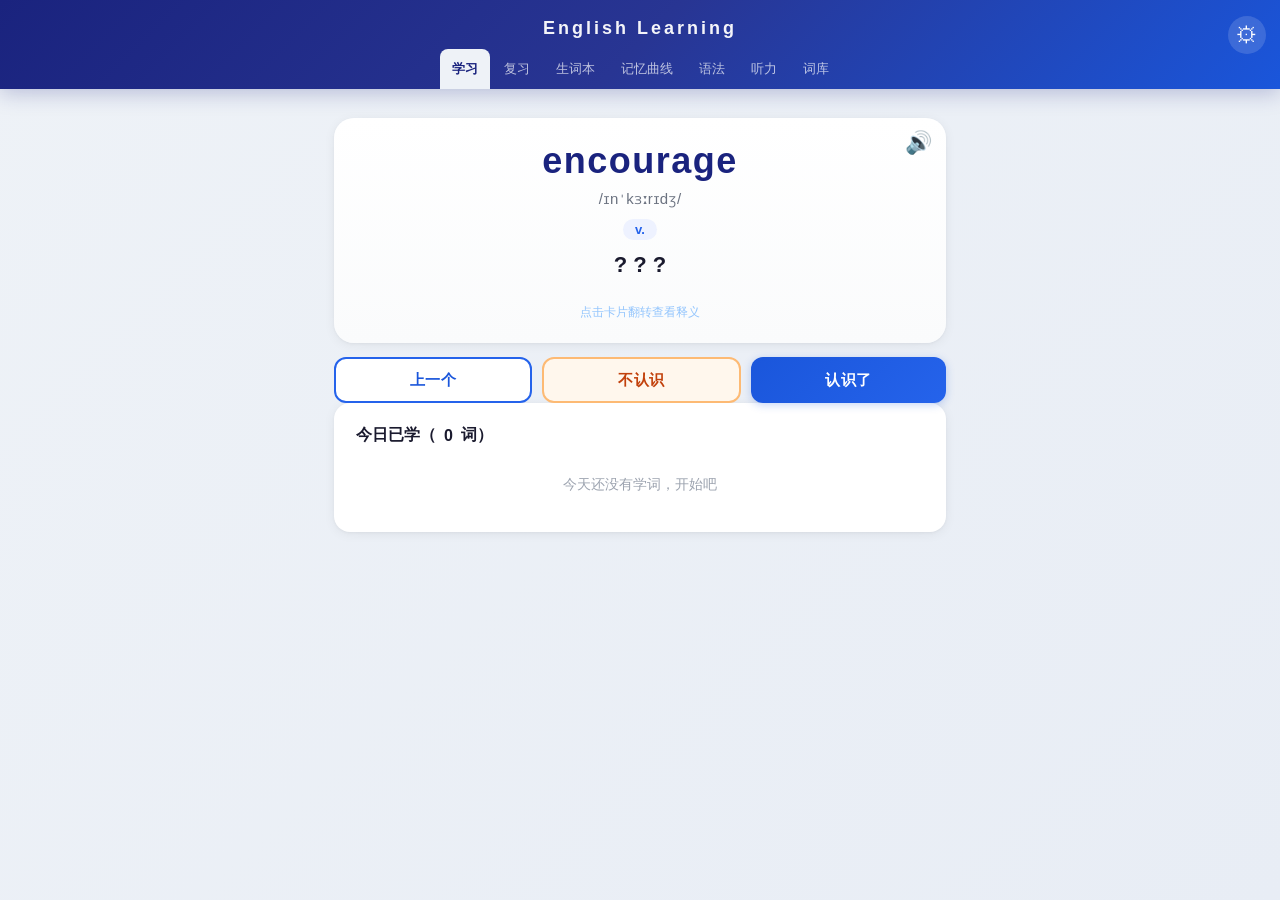
==== index.html @ 7f82bd82 "Fix mobile audio + listening bugs" ====
<!DOCTYPE html>
<html lang="zh-CN">
<head>
    <meta charset="UTF-8">
    <meta name="viewport" content="width=device-width, initial-scale=1.0, user-scalable=no, viewport-fit=cover">
    <meta name="apple-mobile-web-app-capable" content="yes">
    <meta name="apple-mobile-web-app-status-bar-style" content="black-translucent">
    <meta name="mobile-web-app-capable" content="yes">
    <meta name="theme-color" content="#1565C0">
    <link rel="manifest" href="manifest.json">
    <title>English Learning</title>
    <script>
    try {
        if ('serviceWorker' in navigator && location.protocol === 'https:') {
            navigator.serviceWorker.register('sw.js').catch(function(){});
        }
    } catch(e) {}
    </script>
    <style>
        /* ===== 基础重置 ===== */
        *, *::before, *::after { box-sizing: border-box; margin: 0; padding: 0; }
        body { font-family: "Microsoft YaHei", "PingFang SC", -apple-system, sans-serif; background: linear-gradient(135deg, #EEF2F7 0%, #E8EDF5 100%); color: #1a1a2e; min-height: 100vh; }

        /* ===== 导航栏 ===== */
        .navbar { background: linear-gradient(135deg, #1a237e 0%, #283593 50%, #1a56db 100%); color: #fff; position: fixed; top: 0; left: 0; right: 0; z-index: 100; box-shadow: 0 4px 20px rgba(26,35,126,0.25); }
        .nav-title { font-size: 18px; font-weight: 700; padding: 18px 20px 10px; text-align: center; letter-spacing: 3px; opacity: 0.95; }
        .nav-tabs { display: flex; justify-content: center; gap: 2px; padding: 0 12px 0; overflow-x: auto; -webkit-overflow-scrolling: touch; }
        .nav-tab { background: transparent; border: none; color: rgba(255,255,255,0.7); font-size: 13px; padding: 8px 12px; cursor: pointer; border-radius: 8px 8px 0 0; font-family: inherit; transition: all 0.25s; min-height: 40px; white-space: nowrap; }
        .nav-tab:hover { color: #fff; background: rgba(255,255,255,0.12); }
        .nav-tab.active { color: #1a237e; background: #EEF2F7; font-weight: 700; }

        /* ===== 主容器 ===== */
        .container { max-width: 640px; margin: 0 auto; padding: 118px 14px 40px; }

        /* ===== 面板 ===== */
        .panel { display: none; }
        .panel.active { display: block; animation: fadeIn 0.3s ease; }

        /* ===== 卡片 ===== */
        .card { background: #fff; border-radius: 16px; box-shadow: 0 2px 12px rgba(0,0,0,0.06), 0 1px 3px rgba(0,0,0,0.04); padding: 22px; margin-bottom: 14px; transition: box-shadow 0.2s; }
        .card-title { font-size: 16px; font-weight: 700; color: #1a1a2e; margin-bottom: 14px; display: flex; align-items: center; gap: 8px; }

        /* ===== 按钮 ===== */
        .btn { display: inline-flex; align-items: center; justify-content: center; border: none; border-radius: 12px; font-size: 15px; font-family: inherit; cursor: pointer; min-height: 46px; padding: 10px 22px; transition: all 0.25s; font-weight: 600; letter-spacing: 0.5px; }
        .btn-primary { background: linear-gradient(135deg, #1a56db, #2563eb); color: #fff; box-shadow: 0 2px 8px rgba(26,86,219,0.25); }
        .btn-primary:hover { background: linear-gradient(135deg, #1e40af, #1d4ed8); transform: translateY(-1px); box-shadow: 0 4px 14px rgba(26,86,219,0.35); }
        .btn-outline { background: #fff; color: #1a56db; border: 2px solid #2563eb; }
        .btn-outline:hover { background: #EEF2FF; }
        .btn-success { background: #10B981; color: #fff; }
        .btn-success:hover { background: #059669; }
        .btn-danger { background: #EF4444; color: #fff; }
        .btn-danger:hover { background: #DC2626; }
        .btn-sm { min-height: 34px; padding: 5px 12px; font-size: 12px; border-radius: 8px; }
        .btn-block { display: flex; width: 100%; }
        .btn-group { display: flex; gap: 10px; margin-top: 14px; }

        /* ===== 表单 ===== */
        .form-group { margin-bottom: 12px; }
        .form-label { display: block; font-size: 13px; color: #6B7280; margin-bottom: 4px; font-weight: 600; }
        .form-input { width: 100%; padding: 12px 16px; border: 2px solid #E5E7EB; border-radius: 12px; font-size: 15px; font-family: inherit; min-height: 46px; transition: all 0.2s; background: #F9FAFB; }
        .form-input:focus { outline: none; border-color: #2563eb; box-shadow: 0 0 0 4px rgba(37,99,235,0.1); background: #fff; }

        /* ===== 单词卡片 ===== */
        .word-card { cursor: pointer; user-select: none; min-height: 220px; display: flex; flex-direction: column; align-items: center; justify-content: center; text-align: center; transition: all 0.35s; position: relative; border-radius: 20px; background: linear-gradient(180deg, #FFFFFF 0%, #FAFBFC 100%); }
        .word-card:hover { transform: translateY(-3px); box-shadow: 0 8px 24px rgba(0,0,0,0.1); }
        .word-card.flipped { background: linear-gradient(180deg, #F8FAFF 0%, #F0F4FF 100%); }
        .word-en { font-size: 36px; font-weight: 800; color: #1a237e; letter-spacing: 1.5px; }
        .word-phonetic { font-size: 15px; color: #6B7280; margin-top: 8px; }
        .word-pos { font-size: 13px; color: #2563eb; background: #EEF2FF; padding: 3px 12px; border-radius: 20px; margin-top: 10px; font-weight: 600; }
        .word-meaning { font-size: 22px; color: #1a1a2e; margin-top: 12px; font-weight: 600; }
        .word-example { font-size: 14px; color: #6B7280; margin-top: 10px; font-style: italic; }
        .flip-hint { font-size: 12px; color: #93C5FD; margin-top: 16px; }
        .memory-tip { margin-top: 16px; padding: 14px 18px; background: #FFFBEB; border-radius: 14px; border-left: 4px solid #F59E0B; font-size: 13px; line-height: 1.7; color: #4B5563; text-align: left; width: 100%; }

        /* ===== 复习/选择题 ===== */
        .quiz-options { display: flex; flex-direction: column; gap: 10px; margin-top: 14px; }
        .quiz-option { background: #F9FAFB; border: 2px solid #E5E7EB; border-radius: 14px; padding: 14px 18px; font-size: 16px; cursor: pointer; transition: all 0.2s; min-height: 50px; font-family: inherit; text-align: left; font-weight: 500; }
        .quiz-option:hover { border-color: #2563eb; background: #EEF2FF; transform: scale(1.01); }
        .quiz-option.correct { border-color: #10B981; background: #ECFDF5; color: #065F46; }
        .quiz-option.wrong { border-color: #EF4444; background: #FEF2F2; color: #991B1B; }

        /* ===== 语法 ===== */
        .grammar-category { margin-bottom: 10px; }
        .grammar-header { background: #F9FAFB; border-radius: 12px; padding: 15px 18px; cursor: pointer; display: flex; justify-content: space-between; align-items: center; box-shadow: 0 1px 3px rgba(0,0,0,0.04); transition: all 0.2s; }
        .grammar-header:hover { background: #EEF2FF; }
        .grammar-body { background: #fff; border-radius: 0 0 12px 12px; padding: 0 18px; overflow: hidden; max-height: 0; transition: max-height 0.35s ease, padding 0.35s ease; }
        .grammar-body.open { max-height: 600px; padding: 14px 18px; }

        /* ===== 设置 ===== */
        .settings-btn { position: fixed; top: 16px; right: 14px; z-index: 101; background: rgba(255,255,255,0.15); backdrop-filter: blur(4px); border: none; color: #fff; font-size: 22px; width: 38px; height: 38px; border-radius: 50%; cursor: pointer; display: flex; align-items: center; justify-content: center; transition: all 0.2s; }
        .settings-btn:hover { background: rgba(255,255,255,0.3); }
        .modal-overlay { position: fixed; top: 0; left: 0; right: 0; bottom: 0; background: rgba(0,0,0,0.5); backdrop-filter: blur(4px); z-index: 200; display: flex; align-items: center; justify-content: center; animation: fadeIn 0.2s ease; }
        .modal-content { background: #fff; border-radius: 20px; padding: 28px; width: 92%; max-width: 420px; box-shadow: 0 20px 60px rgba(0,0,0,0.2); }
        .modal-header { display: flex; justify-content: space-between; align-items: center; margin-bottom: 18px; }
        .btn-close { background: #F3F4F6; border: none; font-size: 20px; color: #6B7280; cursor: pointer; width: 34px; height: 34px; border-radius: 50%; display: flex; align-items: center; justify-content: center; }
        .btn-close:hover { background: #E5E7EB; color: #1a1a2e; }
        @keyframes fadeIn { from { opacity: 0; } to { opacity: 1; } }

        /* ===== 空状态 ===== */
        .empty-state { text-align: center; padding: 40px 20px; color: #9CA3AF; }
        .empty-state-icon { font-size: 44px; margin-bottom: 10px; }
        .empty-state-text { font-size: 15px; }

        /* ===== 提示信息 ===== */
        .toast { position: fixed; bottom: 28px; left: 50%; transform: translateX(-50%); background: #1F2937; color: #fff; padding: 12px 28px; border-radius: 24px; font-size: 14px; z-index: 300; box-shadow: 0 8px 24px rgba(0,0,0,0.2); animation: fadeInUp 0.3s ease; }
        @keyframes fadeInUp { from { opacity: 0; transform: translateX(-50%) translateY(12px); } to { opacity: 1; transform: translateX(-50%) translateY(0); } }

        /* ===== 统计标签 ===== */
        .stat-row { display: flex; gap: 10px; margin: 12px 0; }
        .stat-item { flex: 1; background: linear-gradient(135deg, #EEF2FF, #E0E7FF); border-radius: 14px; padding: 16px; text-align: center; }
        .stat-num { font-size: 26px; font-weight: 800; color: #1e40af; }
        .stat-label { font-size: 11px; color: #6B7280; margin-top: 2px; font-weight: 600; text-transform: uppercase; letter-spacing: 1px; }

        /* ===== 生词本 ===== */
        .wordbook-item { display: flex; justify-content: space-between; align-items: center; padding: 14px 0; border-bottom: 1px solid #F3F4F6; }
        .wordbook-item:last-child { border-bottom: none; }
        .badge { font-size: 10px; background: #EEF2FF; color: #2563eb; padding: 2px 8px; border-radius: 10px; font-weight: 600; }
        .badge-learned { background: #ECFDF5; color: #065F46; }
        .badge-review { background: #FFF7ED; color: #C2410C; }

        /* ===== 不认识按钮 ===== */
        .btn-learn-unknown { background: #FFF7ED; color: #C2410C; border: 2px solid #FDBA74; }
        .btn-learn-unknown:hover { background: #FFEDD5; }

        /* ===== 词库列表 ===== */
        .vocab-item { display: flex; align-items: flex-start; padding: 12px 14px; border-bottom: 1px solid #F3F4F6; gap: 10px; transition: background 0.15s; }
        .vocab-item:hover { background: #F9FAFB; }
        .vocab-item:last-child { border-bottom: none; }
        .vocab-item-left { flex: 1; min-width: 0; }
        .vocab-word-row { display: flex; align-items: center; gap: 6px; flex-wrap: wrap; margin-bottom: 4px; }
        .vocab-word { font-size: 15px; font-weight: 700; color: #1a237e; }
        .vocab-meaning { font-size: 13px; color: #6B7280; }
        .vocab-status { font-size: 10px; padding: 2px 8px; border-radius: 10px; white-space: nowrap; font-weight: 600; }

        @media (max-width: 480px) {
            .container { padding: 108px 8px 32px; }
            .card { padding: 16px; }
            .word-en { font-size: 28px; }
            .nav-tab { font-size: 12px; padding: 8px 10px; }
        }
    </style>
</head>
<body>

    <!-- 导航栏 -->
    <nav class="navbar">
        <div class="nav-title">English Learning</div>
        <div class="nav-tabs">
            <button class="nav-tab active" data-tab="learn">学习</button>
            <button class="nav-tab" data-tab="review">复习</button>
            <button class="nav-tab" data-tab="wordbook">生词本</button>
            <button class="nav-tab" data-tab="memory">记忆曲线</button>
            <button class="nav-tab" data-tab="grammar">语法</button>
            <button class="nav-tab" data-tab="listen">听力</button>
            <button class="nav-tab" data-tab="vocab">词库</button>
        </div>
    </nav>

    <!-- 设置按钮 -->
    <button class="settings-btn" id="btnSettings" title="设置">&#9881;</button>

    <!-- 设置弹窗 -->
    <div class="modal-overlay" id="settingsModal" style="display:none;">
        <div class="modal-content">
            <div class="modal-header">
                <span class="card-title">设置</span>
                <button class="btn-close" id="btnCloseSettings">&times;</button>
            </div>
            <div class="form-group">
                <label class="form-label">每日目标（个）</label>
                <input class="form-input" type="number" id="inputDailyGoal" min="5" max="100" value="20">
            </div>
            <button class="btn btn-primary btn-block" id="btnSaveGoal" style="margin-bottom:8px;">保存目标</button>
            <hr style="border:none;border-top:1px solid #E0E0E0;margin:16px 0;">
            <div class="btn-group">
                <button class="btn btn-outline btn-block" id="btnExport">导出数据备份</button>
                <button class="btn btn-outline btn-block" id="btnImport">导入数据恢复</button>
            </div>
            <input type="file" id="importFile" accept=".json" style="display:none;">
            <hr style="border:none;border-top:1px solid #E0E0E0;margin:16px 0;">
            <button class="btn btn-outline btn-block" id="btnResetReview" style="margin-bottom:8px;">重置今日复习</button>
            <hr style="border:none;border-top:1px solid #E0E0E0;margin:16px 0;">
            <div style="font-weight:600;font-size:14px;margin-bottom:8px;">&#128260; 跨设备同步</div>
            <div style="font-size:12px;color:#6B7280;margin-bottom:8px;">在电脑生成同步码 → 手机上输入 → 数据同步</div>
            <button class="btn btn-primary btn-block" id="btnSyncExport" style="margin-bottom:8px;">生成同步码</button>
            <div style="display:flex;gap:8px;">
                <input class="form-input" id="syncCodeInput" placeholder="粘贴同步码..." style="flex:1;">
                <button class="btn btn-success" id="btnSyncImport" style="min-width:60px;">导入</button>
            </div>
            <hr style="border:none;border-top:1px solid #E0E0E0;margin:16px 0;">
            <button class="btn btn-danger btn-block" id="btnReset">重置所有数据</button>
        </div>
    </div>

    <!-- 内容区 -->
    <main class="container">

        <!-- ===== 学习面板 ===== -->
        <section id="learn-panel" class="panel active">
            <div class="card word-card" id="wordCard">
                <div style="position:absolute;top:12px;right:14px;cursor:pointer;font-size:22px;color:#1976D2;z-index:5;" id="btnSpeak" title="点击听发音">&#128266;</div>
                <div class="word-en" id="wordEn"></div>
                <div class="word-phonetic" id="wordPhonetic"></div>
                <div class="word-pos" id="wordPos"></div>
                <div class="word-meaning" id="wordMeaning"></div>
                <div style="display:flex;align-items:flex-start;gap:6px;justify-content:center;">
                    <div class="word-example" id="wordExample"></div>
                    <span id="btnSpeakExample" style="cursor:pointer;font-size:16px;color:#1976D2;display:none;line-height:1.4;" title="听例句发音">&#128266;</span>
                </div>
                <div class="flip-hint" id="flipHint">点击卡片翻转查看释义</div>
                <div class="memory-tip" id="memoryTipBox" style="display:none;">
                    <div style="font-weight:600;color:#E65100;margin-bottom:4px;">&#128161; 记忆技巧</div>
                    <div id="memoryTipContent"></div>
                </div>
            </div>
            <div class="btn-group" id="learnBtnGroup">
                <button class="btn btn-outline btn-block" id="btnPrevWord">上一个</button>
                <button class="btn btn-learn-unknown btn-block" id="btnUnknown">不认识</button>
                <button class="btn btn-primary btn-block" id="btnLearned">认识了</button>
            </div>
            <div class="card" id="completeCard" style="display:none;">
                <div class="empty-state">
                    <div class="empty-state-icon">&#127881;</div>
                    <div class="empty-state-text">今日目标已完成！继续复习巩固吧</div>
                </div>
            </div>
            <!-- 今日已学列表 -->
            <div class="card" id="todayLearnedCard">
                <div class="card-title">今日已学（<span id="todayLearnedCount">0</span> 词）</div>
                <div id="todayLearnedList" style="font-size:14px;color:#555;line-height:2;"></div>
                <div class="empty-state" id="todayLearnedEmpty" style="padding:16px;">
                    <div class="empty-state-text" style="font-size:14px;">今天还没有学词，开始吧</div>
                </div>
            </div>
        </section>

        <!-- ===== 复习面板 ===== -->
        <section id="review-panel" class="panel">
            <div class="stat-row" id="quizStats">
                <div class="stat-item"><div class="stat-num" id="quizCorrect" style="color:#4CAF50;">0</div><div class="stat-label">正确</div></div>
                <div class="stat-item"><div class="stat-num" id="quizWrong" style="color:#F44336;">0</div><div class="stat-label">错误</div></div>
                <div class="stat-item"><div class="stat-num" id="quizTotal">0</div><div class="stat-label">总题数</div></div>
            </div>
            <div class="card" id="quizCard">
                <div class="card-title">选择正确的释义</div>
                <div style="text-align:center;font-size:28px;font-weight:700;color:#1565C0;padding:16px 0;cursor:pointer;" id="quizWord" title="点击听发音">--</div>
                <div class="quiz-options" id="quizOptions"></div>
                <div id="quizFeedback" style="text-align:center;margin-top:12px;font-size:14px;"></div>
                <div class="btn-group" id="quizNavBtns" style="display:none;">
                    <button class="btn btn-outline btn-block" id="btnPrevQuiz">上一题</button>
                    <button class="btn btn-primary btn-block" id="btnNextQuiz">下一题</button>
                </div>
            </div>
            <div class="card" id="quizEmpty" style="display:none;">
                <div class="empty-state">
                    <div class="empty-state-icon">&#128218;</div>
                    <div class="empty-state-text">先去学习页认识一些单词，再来复习吧</div>
                </div>
            </div>
        </section>

        <!-- ===== 生词本面板 ===== -->
        <section id="wordbook-panel" class="panel">
            <div class="card">
                <div class="card-title">添加生词</div>
                <div class="form-group"><input class="form-input" id="inputNewWord" placeholder="输入英文单词"></div>
                <div class="form-group"><input class="form-input" id="inputNewMeaning" placeholder="输入中文释义"></div>
                <button class="btn btn-primary btn-block" id="btnAddWord">添加</button>
            </div>
            <!-- 生词测试 -->
            <div class="card" id="wordbookQuizCard">
                <div class="card-title">生词测试</div>
                <div id="wbQuizArea">
                    <button class="btn btn-primary btn-block" id="btnStartWbQuiz">开始测试生词</button>
                </div>
                <div id="wbQuizQuestion" style="display:none;">
                    <div style="text-align:center;font-size:26px;font-weight:700;color:#1565C0;padding:12px 0;cursor:pointer;" id="wbQuizWord" title="点击听发音"></div>
                    <div class="quiz-options" id="wbQuizOptions"></div>
                    <div id="wbQuizFeedback" style="text-align:center;margin-top:10px;font-size:14px;"></div>
                    <div class="btn-group" id="wbQuizNavBtns" style="display:none;">
                        <button class="btn btn-outline btn-block" id="btnWbPrev">上一题</button>
                        <button class="btn btn-primary btn-block" id="btnWbNext">下一题</button>
                    </div>
                    <div id="wbQuizResult" style="display:none;text-align:center;padding:20px;"></div>
                </div>
            </div>
            <!-- 生词列表 -->
            <div class="card">
                <div class="card-title">生词列表（<span id="wbErrorCount">0</span> 个错误词）</div>
                <div id="wordbookList"></div>
                <div class="empty-state" id="wordbookEmpty">
                    <div class="empty-state-icon">&#128214;</div>
                    <div class="empty-state-text">还没有生词，不认识或答错的词会自动收录</div>
                </div>
            </div>
        </section>

        <!-- ===== 记忆曲线面板 ===== -->
        <section id="memory-panel" class="panel">
            <div class="card">
                <div class="card-title">&#128337; 艾宾浩斯记忆曲线</div>
                <div style="font-size:13px;color:#6B7280;margin-bottom:14px;">
                    科学复习间隔：1天 → 3天 → 7天 → 15天 → 30天
                </div>
                <div class="stat-row" id="memStats">
                    <div class="stat-item"><div class="stat-num" id="memDueCount">0</div><div class="stat-label">到期复习</div></div>
                    <div class="stat-item"><div class="stat-num" id="memL1Count">0</div><div class="stat-label">L1 初学</div></div>
                    <div class="stat-item"><div class="stat-num" id="memMastered">0</div><div class="stat-label">已掌握</div></div>
                </div>
            </div>
            <!-- 记忆曲线复习题 -->
            <div class="card" id="memQuizCard">
                <div class="card-title">复习题</div>
                <div id="memQuizArea">
                    <button class="btn btn-primary btn-block" id="btnStartMemQuiz">开始复习到期词</button>
                </div>
                <div id="memQuizQuestion" style="display:none;">
                    <div style="text-align:center;font-size:26px;font-weight:800;color:#1a237e;padding:12px 0;cursor:pointer;" id="memQuizWord" title="点击听发音"></div>
                    <div class="quiz-options" id="memQuizOptions"></div>
                    <div id="memQuizFeedback" style="text-align:center;margin-top:10px;font-size:14px;"></div>
                    <div class="btn-group" id="memQuizNavBtns" style="display:none;">
                        <button class="btn btn-outline btn-block" id="btnMemPrev">上一题</button>
                        <button class="btn btn-primary btn-block" id="btnMemNext">下一题</button>
                    </div>
                    <div id="memQuizResult" style="display:none;text-align:center;padding:20px;"></div>
                </div>
            </div>
            <!-- 到期词列表 -->
            <div class="card">
                <div class="card-title">到期词列表</div>
                <div id="memDueList"></div>
                <div class="empty-state" id="memDueEmpty">
                    <div class="empty-state-icon">&#127919;</div>
                    <div class="empty-state-text">暂无到期词，先去学习页积累吧</div>
                </div>
            </div>
        </section>

        <!-- ===== 听力面板 ===== -->
        <section id="listen-panel" class="panel">
            <div class="card">
                <div class="card-title">&#127911; 四级听力真题训练</div>
                <div style="font-size:13px;color:#6B7280;margin-bottom:12px;">播放对话/短文 → 听问题 → 选择答案</div>
            </div>
            <div class="card" id="listenQuizCard">
                <button class="btn btn-primary btn-block" id="btnListenPlay" style="margin-bottom:12px;">&#9654; 播放听力</button>
                <div id="listenQuestion" style="font-size:15px;color:#1a237e;font-weight:600;margin-bottom:14px;display:none;"></div>
                <div class="quiz-options" id="listenOptions"></div>
                <div id="listenFeedback" style="text-align:center;margin-top:12px;font-size:15px;"></div>
                <button class="btn btn-primary btn-block" id="btnListenNext" style="display:none;margin-top:12px;">下一题</button>
            </div>
            <div class="card">
                <div class="card-title">听力统计</div>
                <div class="stat-row">
                    <div class="stat-item"><div class="stat-num" id="listenCorrect" style="color:#10B981;">0</div><div class="stat-label">正确</div></div>
                    <div class="stat-item"><div class="stat-num" id="listenTotal">0</div><div class="stat-label">总题数</div></div>
                </div>
            </div>
        </section>

        <!-- ===== 语法面板 ===== -->
        <section id="grammar-panel" class="panel">
            <div id="grammarContent"></div>
        </section>

        <!-- ===== 词库面板 ===== -->
        <section id="vocab-panel" class="panel">
            <div class="card">
                <input class="form-input" id="vocabSearch" placeholder="搜索单词...（输入英文或中文）">
                <div style="display:flex;gap:6px;margin-top:8px;flex-wrap:wrap;" id="vocabFilters">
                    <button class="btn btn-sm btn-outline vocab-filter active" data-cat="all">全部</button>
                    <button class="btn btn-sm btn-outline vocab-filter" data-cat="mustknow" style="color:#F44336;border-color:#F44336;">必考</button>
                    <button class="btn btn-sm btn-outline vocab-filter" data-cat="highfreq" style="color:#1976D2;border-color:#1976D2;">高频</button>
                    <button class="btn btn-sm btn-outline vocab-filter" data-cat="errorprone" style="color:#E65100;border-color:#E65100;">易错</button>
                    <button class="btn btn-sm btn-outline vocab-filter" data-cat="basic">基础</button>
                    <button class="btn btn-sm btn-outline vocab-filter" data-cat="phrase" style="color:#7C3AED;border-color:#7C3AED;">词组</button>
                </div>
            </div>
            <div class="card">
                <div class="card-title">单词列表（<span id="vocabCount">500</span> 词）</div>
                <div id="vocabList"></div>
            </div>
        </section>

    </main>

    <script>
    // ===== 兼容补丁（旧手机浏览器） =====
    if (!Array.prototype.find) {
        Array.prototype.find = function(cb) {
            for (var i = 0; i < this.length; i++) { if (cb(this[i], i, this)) return this[i]; }
        };
    }
    if (!Array.prototype.some) {
        Array.prototype.some = function(cb) {
            for (var i = 0; i < this.length; i++) { if (cb(this[i], i, this)) return true; }
            return false;
        };
    }
    if (!String.prototype.includes) {
        String.prototype.includes = function(s) { return this.indexOf(s) !== -1; };
    }
    if (!Array.prototype.includes) {
        Array.prototype.includes = function(v) { return this.indexOf(v) !== -1; };
    }
    if (!window.speechSynthesis) { window.speechSynthesis = null; }

    // ===================================================================
    // 四级词库数据
    // ===================================================================
    var WORDS = [
        { id: "w001", word: "abandon", phonetic: "/əˈbændən/", pos: "v.", meaning: "放弃；抛弃", example: "He had to abandon his plan.", memoryTip: "<b>谐音：</b>\"一笨蛋\" → 被当笨蛋<b>抛弃</b>了。a+band+on：乐队在台上演出，观众走光了。" },
        { id: "w002", word: "ability", phonetic: "/əˈbɪləti/", pos: "n.", meaning: "能力；才能", example: "She has the ability to lead." },
        { id: "w003", word: "abroad", phonetic: "/əˈbrɔːd/", pos: "adv.", meaning: "在国外；到国外", example: "He dreams of studying abroad." },
        { id: "w004", word: "absence", phonetic: "/ˈæbsəns/", pos: "n.", meaning: "缺席；不在", example: "His absence was noticed." },
        { id: "w005", word: "absolute", phonetic: "/ˈæbsəluːt/", pos: "adj.", meaning: "绝对的；完全的", example: "I have absolute trust in her." },
        { id: "w006", word: "absorb", phonetic: "/əbˈzɔːrb/", pos: "v.", meaning: "吸收；吸引", example: "Plants absorb sunlight." },
        { id: "w007", word: "abstract", phonetic: "/ˈæbstrækt/", pos: "adj.", meaning: "抽象的；摘要", example: "The idea is too abstract." },
        { id: "w008", word: "abundant", phonetic: "/əˈbʌndənt/", pos: "adj.", meaning: "丰富的；充裕的", example: "The region has abundant resources." },
        { id: "w009", word: "academic", phonetic: "/ˌækəˈdemɪk/", pos: "adj.", meaning: "学术的；学院的", example: "She has high academic achievements." },
        { id: "w010", word: "accelerate", phonetic: "/əkˈseləreɪt/", pos: "v.", meaning: "加速；加快", example: "The car accelerated quickly." },
        { id: "w011", word: "access", phonetic: "/ˈækses/", pos: "n.", meaning: "进入；通道；访问", example: "Students have access to the library.", memoryTip: "<b>词根 cess=走：</b>access=ac+cess→走过去→<b>进入</b>。同根：success=往上走→成功；process=向前走→过程。" },
        { id: "w012", word: "accompany", phonetic: "/əˈkʌmpəni/", pos: "v.", meaning: "陪伴；伴随", example: "She accompanied me to the station." },
        { id: "w013", word: "accomplish", phonetic: "/əˈkɑːmplɪʃ/", pos: "v.", meaning: "完成；实现", example: "We accomplished our mission." },
        { id: "w014", word: "account", phonetic: "/əˈkaʊnt/", pos: "n.", meaning: "账户；说明", example: "I opened a bank account." },
        { id: "w015", word: "accurate", phonetic: "/ˈækjərət/", pos: "adj.", meaning: "准确的；精确的", example: "The data is accurate." },
        { id: "w016", word: "achieve", phonetic: "/əˈtʃiːv/", pos: "v.", meaning: "达到；取得", example: "He achieved his goal." },
        { id: "w017", word: "acknowledge", phonetic: "/əkˈnɑːlɪdʒ/", pos: "v.", meaning: "承认；确认", example: "She acknowledged her mistake." },
        { id: "w018", word: "acquire", phonetic: "/əˈkwaɪər/", pos: "v.", meaning: "获得；习得", example: "It's hard to acquire a new language." },
        { id: "w019", word: "adapt", phonetic: "/əˈdæpt/", pos: "v.", meaning: "适应；改编", example: "You need to adapt to the new environment." },
        { id: "w020", word: "adequate", phonetic: "/ˈædɪkwət/", pos: "adj.", meaning: "足够的；适当的", example: "The supply is adequate for our needs." },
        { id: "w021", word: "adjust", phonetic: "/əˈdʒʌst/", pos: "v.", meaning: "调整；适应", example: "I need to adjust the volume." },
        { id: "w022", word: "administration", phonetic: "/ədˌmɪnɪˈstreɪʃn/", pos: "n.", meaning: "管理；行政", example: "The administration made new rules." },
        { id: "w023", word: "admission", phonetic: "/ədˈmɪʃn/", pos: "n.", meaning: "准入；承认", example: "He gained admission to the university." },
        { id: "w024", word: "adopt", phonetic: "/əˈdɑːpt/", pos: "v.", meaning: "采用；收养", example: "They decided to adopt the new method." },
        { id: "w025", word: "advance", phonetic: "/ədˈvæns/", pos: "v.", meaning: "前进；提前", example: "Technology continues to advance." },
        { id: "w026", word: "advantage", phonetic: "/ədˈvæntɪdʒ/", pos: "n.", meaning: "优势；有利条件", example: "Being tall is an advantage in basketball." },
        { id: "w027", word: "advertise", phonetic: "/ˈædvərtaɪz/", pos: "v.", meaning: "做广告；宣传", example: "They advertise on social media." },
        { id: "w028", word: "affair", phonetic: "/əˈfer/", pos: "n.", meaning: "事务；事件", example: "It's a private affair." },
        { id: "w029", word: "affect", phonetic: "/əˈfekt/", pos: "v.", meaning: "影响；感染", example: "The weather affects our mood.", memoryTip: "<b>affect(v.影响) vs effect(n.效果)：</b>a在前→先动作，e在后→结果。affect=动词，effect=名词。" },
        { id: "w030", word: "afford", phonetic: "/əˈfɔːrd/", pos: "v.", meaning: "负担得起；提供", example: "I can't afford a new car." },
        { id: "w031", word: "aggressive", phonetic: "/əˈɡresɪv/", pos: "adj.", meaning: "侵略的；好斗的", example: "The company has an aggressive strategy." },
        { id: "w032", word: "agreement", phonetic: "/əˈɡriːmənt/", pos: "n.", meaning: "协议；一致", example: "They reached an agreement." },
        { id: "w033", word: "aid", phonetic: "/eɪd/", pos: "n.", meaning: "援助；帮助", example: "They provided aid to the victims." },
        { id: "w034", word: "alternative", phonetic: "/ɔːlˈtɜːrnətɪv/", pos: "n.", meaning: "替代选择；备选方案", example: "Is there an alternative to this plan?" },
        { id: "w035", word: "amaze", phonetic: "/əˈmeɪz/", pos: "v.", meaning: "使惊奇；使惊愕", example: "His performance amazed everyone." },
        { id: "w036", word: "amount", phonetic: "/əˈmaʊnt/", pos: "n.", meaning: "数量；总额", example: "A large amount of money was spent." },
        { id: "w037", word: "analyze", phonetic: "/ˈænəlaɪz/", pos: "v.", meaning: "分析；解析", example: "We need to analyze the data." },
        { id: "w038", word: "annual", phonetic: "/ˈænjuəl/", pos: "adj.", meaning: "年度的；每年的", example: "The annual meeting will be held next week." },
        { id: "w039", word: "anxiety", phonetic: "/æŋˈzaɪəti/", pos: "n.", meaning: "焦虑；忧虑", example: "She felt anxiety before the exam." },
        { id: "w040", word: "apparent", phonetic: "/əˈpærənt/", pos: "adj.", meaning: "明显的；表面上的", example: "It became apparent that he was wrong." },
        { id: "w041", word: "appeal", phonetic: "/əˈpiːl/", pos: "v.", meaning: "呼吁；吸引；上诉", example: "The idea appeals to young people." },
        { id: "w042", word: "appetite", phonetic: "/ˈæpɪtaɪt/", pos: "n.", meaning: "食欲；胃口", example: "Exercise gave me a good appetite." },
        { id: "w043", word: "apply", phonetic: "/əˈplaɪ/", pos: "v.", meaning: "申请；应用", example: "I applied for a job at the company." },
        { id: "w044", word: "appreciate", phonetic: "/əˈpriːʃieɪt/", pos: "v.", meaning: "欣赏；感激；领会", example: "I appreciate your help.", memoryTip: "<b>词根 preci=价值：</b>ap+preci+ate→看重价值→<b>欣赏、感激</b>。同根：precious 珍贵的。" },
        { id: "w045", word: "approach", phonetic: "/əˈproʊtʃ/", pos: "v.", meaning: "接近；方法", example: "Winter is approaching." },
        { id: "w046", word: "appropriate", phonetic: "/əˈproʊpriət/", pos: "adj.", meaning: "适当的；合适的", example: "This isn't the appropriate time." },
        { id: "w047", word: "arise", phonetic: "/əˈraɪz/", pos: "v.", meaning: "出现；产生", example: "Problems may arise unexpectedly." },
        { id: "w048", word: "artificial", phonetic: "/ˌɑːrtɪˈfɪʃl/", pos: "adj.", meaning: "人工的；人造的", example: "Artificial intelligence is evolving rapidly." },
        { id: "w049", word: "aspect", phonetic: "/ˈæspekt/", pos: "n.", meaning: "方面；层面", example: "We considered every aspect of the problem." },
        { id: "w050", word: "assemble", phonetic: "/əˈsembl/", pos: "v.", meaning: "集合；组装", example: "The students assembled in the hall." },
        { id: "w051", word: "assess", phonetic: "/əˈses/", pos: "v.", meaning: "评估；评定", example: "The teacher assessed the students' work." },
        { id: "w052", word: "assign", phonetic: "/əˈsaɪn/", pos: "v.", meaning: "分配；指派", example: "The boss assigned me a new task." },
        { id: "w053", word: "assist", phonetic: "/əˈsɪst/", pos: "v.", meaning: "帮助；协助", example: "She assisted me with my homework." },
        { id: "w054", word: "associate", phonetic: "/əˈsoʊʃieɪt/", pos: "v.", meaning: "联系；关联", example: "People often associate red with danger." },
        { id: "w055", word: "assume", phonetic: "/əˈsuːm/", pos: "v.", meaning: "假设；承担", example: "I assume you know the answer." },
        { id: "w056", word: "atmosphere", phonetic: "/ˈætməsfɪr/", pos: "n.", meaning: "气氛；大气", example: "The restaurant has a cozy atmosphere." },
        { id: "w057", word: "attach", phonetic: "/əˈtætʃ/", pos: "v.", meaning: "附上；连接", example: "Please attach the file to the email." },
        { id: "w058", word: "attempt", phonetic: "/əˈtempt/", pos: "v.", meaning: "尝试；企图", example: "He attempted to break the record." },
        { id: "w059", word: "attend", phonetic: "/əˈtend/", pos: "v.", meaning: "参加；出席", example: "Many people attended the meeting." },
        { id: "w060", word: "attitude", phonetic: "/ˈætɪtuːd/", pos: "n.", meaning: "态度；看法", example: "A positive attitude helps a lot." },
        { id: "w061", word: "attract", phonetic: "/əˈtrækt/", pos: "v.", meaning: "吸引；引起", example: "The exhibition attracted many visitors." },
        { id: "w062", word: "authority", phonetic: "/əˈθɔːrəti/", pos: "n.", meaning: "权威；当局", example: "The authorities are investigating the case." },
        { id: "w063", word: "available", phonetic: "/əˈveɪləbl/", pos: "adj.", meaning: "可用的；有空的", example: "Is this seat available?" },
        { id: "w064", word: "average", phonetic: "/ˈævərɪdʒ/", pos: "adj.", meaning: "平均的；普通的", example: "The average temperature is 20 degrees." },
        { id: "w065", word: "avoid", phonetic: "/əˈvɔɪd/", pos: "v.", meaning: "避免；避开", example: "You should avoid making the same mistake." },
        { id: "w066", word: "award", phonetic: "/əˈwɔːrd/", pos: "n.", meaning: "奖励；奖品", example: "She won an award for her essay." },
        { id: "w067", word: "aware", phonetic: "/əˈwer/", pos: "adj.", meaning: "意识到的；知道的", example: "I'm aware of the risks." },
        { id: "w068", word: "barrier", phonetic: "/ˈbæriər/", pos: "n.", meaning: "障碍；屏障", example: "Language can be a barrier." },
        { id: "w069", word: "benefit", phonetic: "/ˈbenɪfɪt/", pos: "n.", meaning: "好处；利益", example: "Exercise has many health benefits." },
        { id: "w070", word: "budget", phonetic: "/ˈbʌdʒɪt/", pos: "n.", meaning: "预算", example: "We need to stick to our budget." },
        { id: "w071", word: "burden", phonetic: "/ˈbɜːrdn/", pos: "n.", meaning: "负担；重担", example: "The debt was a heavy burden." },
        { id: "w072", word: "campaign", phonetic: "/kæmˈpeɪn/", pos: "n.", meaning: "运动；活动；战役", example: "They launched a new marketing campaign." },
        { id: "w073", word: "capable", phonetic: "/ˈkeɪpəbl/", pos: "adj.", meaning: "有能力的；能干的", example: "She is a capable leader." },
        { id: "w074", word: "capacity", phonetic: "/kəˈpæsəti/", pos: "n.", meaning: "能力；容量", example: "The hall has a capacity of 500." },
        { id: "w075", word: "capture", phonetic: "/ˈkæptʃər/", pos: "v.", meaning: "捕获；俘获", example: "The police captured the suspect." },
        { id: "w076", word: "career", phonetic: "/kəˈrɪr/", pos: "n.", meaning: "职业；生涯", example: "She chose teaching as her career." },
        { id: "w077", word: "challenge", phonetic: "/ˈtʃælɪndʒ/", pos: "n.", meaning: "挑战；困难", example: "This project is a real challenge.", memoryTip: "<b>谐音：</b>\"查冷知\" → 查了才知道冷，真是个<b>挑战</b>。短语：face a challenge 面临挑战。" },
        { id: "w078", word: "characteristic", phonetic: "/ˌkærəktəˈrɪstɪk/", pos: "n.", meaning: "特征；特点", example: "Patience is a key characteristic of a teacher." },
        { id: "w079", word: "circumstance", phonetic: "/ˈsɜːrkəmstæns/", pos: "n.", meaning: "环境；情况", example: "Under no circumstances should you lie." },
        { id: "w080", word: "claim", phonetic: "/kleɪm/", pos: "v.", meaning: "声称；要求", example: "He claims to be innocent." },
        { id: "w081", word: "colleague", phonetic: "/ˈkɑːliːɡ/", pos: "n.", meaning: "同事；同僚", example: "I discussed the issue with my colleagues." },
        { id: "w082", word: "combine", phonetic: "/kəmˈbaɪn/", pos: "v.", meaning: "结合；联合", example: "We should combine our efforts." },
        { id: "w083", word: "communicate", phonetic: "/kəˈmjuːnɪkeɪt/", pos: "v.", meaning: "交流；沟通", example: "We communicate via email." },
        { id: "w084", word: "community", phonetic: "/kəˈmjuːnəti/", pos: "n.", meaning: "社区；团体", example: "The local community supports the project." },
        { id: "w085", word: "compare", phonetic: "/kəmˈper/", pos: "v.", meaning: "比较；对比", example: "Don't compare yourself with others." },
        { id: "w086", word: "compete", phonetic: "/kəmˈpiːt/", pos: "v.", meaning: "竞争；比赛", example: "They compete for the championship." },
        { id: "w087", word: "complaint", phonetic: "/kəmˈpleɪnt/", pos: "n.", meaning: "抱怨；投诉", example: "We received a complaint from a customer." },
        { id: "w088", word: "complex", phonetic: "/kəmˈpleks/", pos: "adj.", meaning: "复杂的；难懂的", example: "The problem is very complex.", memoryTip: "<b>词根 plex=折叠：</b>com+plex→全折一起→<b>复杂的</b>。反义：simple=sim(单一)+ple→只折一次→简单。" },
        { id: "w089", word: "concentrate", phonetic: "/ˈkɑːnsntreɪt/", pos: "v.", meaning: "集中；专注", example: "I can't concentrate with this noise." },
        { id: "w090", word: "concept", phonetic: "/ˈkɑːnsept/", pos: "n.", meaning: "概念；观念", example: "It's a difficult concept to understand." },
        { id: "w091", word: "concern", phonetic: "/kənˈsɜːrn/", pos: "n.", meaning: "关心；担忧", example: "Environmental concern is growing." },
        { id: "w092", word: "conduct", phonetic: "/kənˈdʌkt/", pos: "v.", meaning: "进行；指挥", example: "They conducted an experiment." },
        { id: "w093", word: "confidence", phonetic: "/ˈkɑːnfɪdəns/", pos: "n.", meaning: "信心；信任", example: "She has confidence in her abilities." },
        { id: "w094", word: "confirm", phonetic: "/kənˈfɜːrm/", pos: "v.", meaning: "确认；证实", example: "Can you confirm the date?" },
        { id: "w095", word: "consequence", phonetic: "/ˈkɑːnsɪkwens/", pos: "n.", meaning: "结果；后果", example: "Think about the consequences of your actions." },
        { id: "w096", word: "conserve", phonetic: "/kənˈsɜːrv/", pos: "v.", meaning: "保存；节约", example: "We should conserve energy." },
        { id: "w097", word: "consider", phonetic: "/kənˈsɪdər/", pos: "v.", meaning: "考虑；认为", example: "Please consider my suggestion." },
        { id: "w098", word: "consist", phonetic: "/kənˈsɪst/", pos: "v.", meaning: "由…组成；在于", example: "The team consists of five members." },
        { id: "w099", word: "constitution", phonetic: "/ˌkɑːnstɪˈtuːʃn/", pos: "n.", meaning: "宪法；构成", example: "It is protected by the constitution." },
        { id: "w100", word: "construct", phonetic: "/kənˈstrʌkt/", pos: "v.", meaning: "建造；构建", example: "They constructed a new bridge." },
        // ===== 第二批：生活场景词汇 =====
        { id: "w101", word: "restaurant", phonetic: "/ˈrestrɑːnt/", pos: "n.", meaning: "餐厅；餐馆", example: "Let's meet at the restaurant at 7pm.（我们晚上7点在餐厅见。）" },
        { id: "w102", word: "schedule", phonetic: "/ˈskedʒuːl/", pos: "n.", meaning: "日程；时间表", example: "I have a busy schedule today.（我今天日程很满。）" },
        { id: "w103", word: "weather", phonetic: "/ˈweðər/", pos: "n.", meaning: "天气；气候", example: "The weather is beautiful today, let's go out.（今天天气很好，我们出去吧。）" },
        { id: "w104", word: "traffic", phonetic: "/ˈtræfɪk/", pos: "n.", meaning: "交通；车流", example: "I was late because of heavy traffic.（交通拥堵所以我迟到了。）" },
        { id: "w105", word: "passenger", phonetic: "/ˈpæsɪndʒər/", pos: "n.", meaning: "乘客；旅客", example: "All passengers should fasten their seat belts.（所有乘客请系好安全带。）" },
        { id: "w106", word: "luggage", phonetic: "/ˈlʌɡɪdʒ/", pos: "n.", meaning: "行李", example: "Don't forget your luggage when you get off.（下车时别忘了行李。）" },
        { id: "w107", word: "reservation", phonetic: "/ˌrezərˈveɪʃn/", pos: "n.", meaning: "预订；预约", example: "I made a reservation for two at the hotel.（我在酒店预订了两人间。）" },
        { id: "w108", word: "menu", phonetic: "/ˈmenjuː/", pos: "n.", meaning: "菜单", example: "Can I see the menu, please?（请给我看一下菜单好吗？）" },
        { id: "w109", word: "receipt", phonetic: "/rɪˈsiːt/", pos: "n.", meaning: "收据；小票", example: "Keep the receipt in case you need to return it.（保留收据以备退货。）" },
        { id: "w110", word: "discount", phonetic: "/ˈdɪskaʊnt/", pos: "n.", meaning: "折扣；优惠", example: "Students get a 10% discount on this app.（学生使用这个应用打九折。）" },
        { id: "w111", word: "passport", phonetic: "/ˈpæspɔːrt/", pos: "n.", meaning: "护照", example: "You need a valid passport to travel abroad.（出国旅行需要有效护照。）" },
        { id: "w112", word: "destination", phonetic: "/ˌdestɪˈneɪʃn/", pos: "n.", meaning: "目的地；终点", example: "Our destination is Beijing Capital Airport.（我们的目的地是北京首都机场。）" },
        { id: "w113", word: "appointment", phonetic: "/əˈpɔɪntmənt/", pos: "n.", meaning: "约会；预约", example: "I have a dentist appointment at 3pm.（我下午3点约了牙医。）" },
        { id: "w114", word: "medicine", phonetic: "/ˈmedɪsn/", pos: "n.", meaning: "药；医学", example: "Take this medicine three times a day.（这药一天吃三次。）" },
        { id: "w115", word: "prescription", phonetic: "/prɪˈskrɪpʃn/", pos: "n.", meaning: "处方；药方", example: "You need a prescription for this medicine.（买这个药需要处方。）" },
        { id: "w116", word: "symptom", phonetic: "/ˈsɪmptəm/", pos: "n.", meaning: "症状；征兆", example: "A fever is a common symptom of the flu.（发烧是流感的常见症状。）" },
        { id: "w117", word: "emergency", phonetic: "/iˈmɜːrdʒənsi/", pos: "n.", meaning: "紧急情况；急诊", example: "Call 120 in case of an emergency.（紧急情况拨打120。）" },
        { id: "w118", word: "interview", phonetic: "/ˈɪntərvjuː/", pos: "n.", meaning: "面试；采访", example: "I have a job interview tomorrow morning.（我明天上午有工作面试。）" },
        { id: "w119", word: "resume", phonetic: "/rɪˈzuːm/", pos: "n.", meaning: "简历；摘要", example: "Please send your resume to our HR department.（请把简历发到我们人事部。）" },
        { id: "w120", word: "salary", phonetic: "/ˈsæləri/", pos: "n.", meaning: "薪水；工资", example: "The job offers a good salary and benefits.（这份工作薪水高福利好。）" },
        { id: "w121", word: "deadline", phonetic: "/ˈdedlaɪn/", pos: "n.", meaning: "截止日期；最后期限", example: "The deadline for this project is Friday.（这个项目的截止日期是周五。）" },
        { id: "w122", word: "budget", phonetic: "/ˈbʌdʒɪt/", pos: "n.", meaning: "预算", example: "We need to plan our monthly budget carefully.（我们需要仔细规划每月预算。）", memoryTip: "<b>联想：</b>bud(花苞)+get→钱像花苞没开→<b>预算</b>。每月拿到工资先做budget，别花超了。" },
        { id: "w123", word: "receipt", phonetic: "/rɪˈsiːt/", pos: "n.", meaning: "收据；发票", example: "Can I have a receipt for this purchase?（这笔消费能给我开张收据吗？）" },
        { id: "w124", word: "groceries", phonetic: "/ˈɡroʊsəriz/", pos: "n.", meaning: "食品杂货", example: "I buy groceries at the supermarket every weekend.（我每周末去超市买菜。）" },
        { id: "w125", word: "laundry", phonetic: "/ˈlɔːndri/", pos: "n.", meaning: "洗衣；要洗的衣服", example: "I need to do my laundry this afternoon.（我今天下午要洗衣服。）" },
        { id: "w126", word: "apartment", phonetic: "/əˈpɑːrtmənt/", pos: "n.", meaning: "公寓；套房", example: "She rents a small apartment near the university.（她在大学附近租了一间小公寓。）" },
        { id: "w127", word: "neighborhood", phonetic: "/ˈneɪbərhʊd/", pos: "n.", meaning: "社区；邻里", example: "This is a quiet and safe neighborhood.（这是个安静安全的社区。）" },
        { id: "w128", word: "furniture", phonetic: "/ˈfɜːrnɪtʃər/", pos: "n.", meaning: "家具", example: "We bought new furniture for the living room.（我们给客厅买了新家具。）" },
        { id: "w129", word: "electricity", phonetic: "/ɪˌlekˈtrɪsəti/", pos: "n.", meaning: "电；电力", example: "The electricity bill is due next Monday.（电费下周一到期。）" },
        { id: "w130", word: "temperature", phonetic: "/ˈtemprətʃər/", pos: "n.", meaning: "温度；体温", example: "The temperature will drop below zero tonight.（今晚温度会降到零度以下。）" },
        { id: "w131", word: "environment", phonetic: "/ɪnˈvaɪrənmənt/", pos: "n.", meaning: "环境；自然环境", example: "We should protect the environment by recycling.（我们应该通过回收来保护环境。）" },
        { id: "w132", word: "volunteer", phonetic: "/ˌvɑːlənˈtɪr/", pos: "n.", meaning: "志愿者", example: "Many students volunteer at the community center.（很多学生在社区中心做志愿者。）" },
        { id: "w133", word: "celebration", phonetic: "/ˌselɪˈbreɪʃn/", pos: "n.", meaning: "庆祝；庆典", example: "We had a big celebration for her birthday.（我们为她的生日举办了盛大庆祝。）" },
        { id: "w134", word: "festival", phonetic: "/ˈfestɪvl/", pos: "n.", meaning: "节日；音乐节", example: "The Spring Festival is the most important holiday in China.（春节是中国最重要的节日。）" },
        { id: "w135", word: "tradition", phonetic: "/trəˈdɪʃn/", pos: "n.", meaning: "传统；惯例", example: "It is a tradition to eat dumplings during the Spring Festival.（春节吃饺子是一个传统。）" },
        { id: "w136", word: "relationship", phonetic: "/rɪˈleɪʃnʃɪp/", pos: "n.", meaning: "关系；感情关系", example: "Good communication is key to any relationship.（良好沟通是任何关系的关键。）" },
        { id: "w137", word: "apologize", phonetic: "/əˈpɑːlədʒaɪz/", pos: "v.", meaning: "道歉；认错", example: "You should apologize when you make a mistake.（犯了错就应该道歉。）" },
        { id: "w138", word: "persuade", phonetic: "/pərˈsweɪd/", pos: "v.", meaning: "说服；劝说", example: "I tried to persuade him to join the club.（我试图说服他加入俱乐部。）" },
        { id: "w139", word: "complain", phonetic: "/kəmˈpleɪn/", pos: "v.", meaning: "抱怨；投诉", example: "He always complains about the food in the canteen.（他总抱怨食堂的饭菜。）" },
        { id: "w140", word: "recommend", phonetic: "/ˌrekəˈmend/", pos: "v.", meaning: "推荐；建议", example: "Can you recommend a good movie to watch?（你能推荐一部好电影吗？）" },
        { id: "w141", word: "exercise", phonetic: "/ˈeksərsaɪz/", pos: "n.", meaning: "锻炼；练习", example: "Regular exercise helps you stay healthy.（经常锻炼帮你保持健康。）" },
        { id: "w142", word: "nutrition", phonetic: "/nuːˈtrɪʃn/", pos: "n.", meaning: "营养；营养学", example: "Good nutrition is important for students.（良好营养对学生很重要。）" },
        { id: "w143", word: "ingredient", phonetic: "/ɪnˈɡriːdiənt/", pos: "n.", meaning: "食材；成分", example: "Check the ingredients before you cook.（做饭前先检查食材。）" },
        { id: "w144", word: "delicious", phonetic: "/dɪˈlɪʃəs/", pos: "adj.", meaning: "美味的；可口的", example: "The dumplings my mom makes are delicious.（我妈包的饺子很好吃。）" },
        { id: "w145", word: "comfortable", phonetic: "/ˈkʌmftəbl/", pos: "adj.", meaning: "舒服的；舒适的", example: "This sofa is very comfortable to sit on.（这张沙发坐着很舒服。）" },
        { id: "w146", word: "convenient", phonetic: "/kənˈviːniənt/", pos: "adj.", meaning: "方便的；便利的", example: "Online shopping is very convenient.（网上购物非常方便。）" },
        { id: "w147", word: "entertainment", phonetic: "/ˌentərˈteɪnmənt/", pos: "n.", meaning: "娱乐；消遣", example: "Watching movies is my favorite form of entertainment.（看电影是我最喜欢的娱乐方式。）" },
        { id: "w148", word: "hobby", phonetic: "/ˈhɑːbi/", pos: "n.", meaning: "爱好；业余爱好", example: "My hobby is playing the guitar in my free time.（我的爱好是空闲时弹吉他。）" },
        { id: "w149", word: "photography", phonetic: "/fəˈtɑːɡrəfi/", pos: "n.", meaning: "摄影；拍照", example: "He is really into photography and takes great pictures.（他很喜欢摄影，拍的照片很棒。）" },
        { id: "w150", word: "transportation", phonetic: "/ˌtrænspɔːrˈteɪʃn/", pos: "n.", meaning: "交通；运输", example: "Public transportation is very efficient in big cities.（大城市的公共交通很高效。）" },
        { id: "w151", word: "bicycle", phonetic: "/ˈbaɪsɪkl/", pos: "n.", meaning: "自行车", example: "I ride my bicycle to school every day.（我每天骑自行车上学。）" },
        { id: "w152", word: "accident", phonetic: "/ˈæksɪdənt/", pos: "n.", meaning: "事故；意外", example: "There was a car accident on the highway this morning.（今早高速上发生了一起车祸。）" },
        { id: "w153", word: "insurance", phonetic: "/ɪnˈʃʊrəns/", pos: "n.", meaning: "保险", example: "You should buy travel insurance before going abroad.（出国前你应该买旅行保险。）" },
        { id: "w154", word: "celebrate", phonetic: "/ˈselɪbreɪt/", pos: "v.", meaning: "庆祝；庆贺", example: "How do you usually celebrate New Year's Eve?（你们通常怎么庆祝除夕？）" },
        { id: "w155", word: "graduate", phonetic: "/ˈɡrædʒueɪt/", pos: "v.", meaning: "毕业；获得学位", example: "I will graduate from college next year.（我明年大学毕业。）" },
        { id: "w156", word: "major", phonetic: "/ˈmeɪdʒər/", pos: "n.", meaning: "专业；主修", example: "My major is Computer Science.（我的专业是计算机科学。）" },
        { id: "w157", word: "semester", phonetic: "/sɪˈmestər/", pos: "n.", meaning: "学期", example: "This semester I'm taking four courses.（这学期我选了四门课。）" },
        { id: "w158", word: "assignment", phonetic: "/əˈsaɪnmənt/", pos: "n.", meaning: "作业；任务", example: "I have an English assignment due tomorrow.（我有个英语作业明天要交。）" },
        { id: "w159", word: "presentation", phonetic: "/ˌpriːzenˈteɪʃn/", pos: "n.", meaning: "演讲；展示", example: "I'm nervous about my presentation next week.（我对下周的演讲很紧张。）" },
        { id: "w160", word: "certificate", phonetic: "/sərˈtɪfɪkət/", pos: "n.", meaning: "证书；证明", example: "She received a certificate for completing the training.（她拿到了培训结业证书。）" },
        { id: "w161", word: "opportunity", phonetic: "/ˌɑːpərˈtuːnəti/", pos: "n.", meaning: "机会；时机", example: "This internship is a great opportunity for you.（这个实习对你是个很好的机会。）" },
        { id: "w162", word: "experience", phonetic: "/ɪkˈspɪriəns/", pos: "n.", meaning: "经验；经历", example: "Traveling abroad was an amazing experience.（出国旅行是一段很棒的体验。）" },
        { id: "w163", word: "independent", phonetic: "/ˌɪndɪˈpendənt/", pos: "adj.", meaning: "独立的；自主的", example: "Living alone helps you become more independent.（独自生活让你变得更独立。）", memoryTip: "<b>拆：</b>in(不)+depend(依靠)+ent→不靠别人的→<b>独立的</b>。depend on 依靠，四级高频。" },
        { id: "w164", word: "responsibility", phonetic: "/rɪˌspɑːnsəˈbɪləti/", pos: "n.", meaning: "责任；职责", example: "Taking care of a pet is a big responsibility.（照顾宠物是一份很大的责任。）" },
        { id: "w165", word: "manage", phonetic: "/ˈmænɪdʒ/", pos: "v.", meaning: "管理；设法做到", example: "How do you manage your time between study and work?（你怎么管理学习和工作的时间？）" },
        { id: "w166", word: "goal", phonetic: "/ɡoʊl/", pos: "n.", meaning: "目标；进球", example: "My goal is to pass CET-4 this semester.（我的目标是这学期过四级。）" },
        { id: "w167", word: "progress", phonetic: "/ˈprɑːɡres/", pos: "n.", meaning: "进步；进展", example: "You have made great progress in English.（你的英语进步很大。）" },
        { id: "w168", word: "struggle", phonetic: "/ˈstrʌɡl/", pos: "v.", meaning: "挣扎；奋斗", example: "Many students struggle with English grammar.（很多学生在英语语法上很吃力。）" },
        { id: "w169", word: "encourage", phonetic: "/ɪnˈkɜːrɪdʒ/", pos: "v.", meaning: "鼓励；激励", example: "My parents always encourage me to do my best.（我父母总是鼓励我尽力而为。）" },
        { id: "w170", word: "confident", phonetic: "/ˈkɑːnfɪdənt/", pos: "adj.", meaning: "自信的；有信心的", example: "She feels confident about passing the exam.（她对通过考试很有信心。）" },
        { id: "w171", word: "nervous", phonetic: "/ˈnɜːrvəs/", pos: "adj.", meaning: "紧张的；焦虑的", example: "I always feel nervous before an important exam.（重要考试前我总会紧张。）" },
        { id: "w172", word: "relax", phonetic: "/rɪˈlæks/", pos: "v.", meaning: "放松；休息", example: "Listening to music helps me relax.（听音乐帮我放松。）" },
        { id: "w173", word: "patience", phonetic: "/ˈpeɪʃns/", pos: "n.", meaning: "耐心；忍耐", example: "Learning a new language takes time and patience.（学一门新语言需要时间和耐心。）" },
        { id: "w174", word: "habit", phonetic: "/ˈhæbɪt/", pos: "n.", meaning: "习惯；习性", example: "Reading before bed is a good habit.（睡前阅读是个好习惯。）" },
        { id: "w175", word: "social", phonetic: "/ˈsoʊʃl/", pos: "adj.", meaning: "社交的；社会的", example: "Social media has changed how we communicate.（社交媒体改变了我们的交流方式。）" },
        { id: "w176", word: "message", phonetic: "/ˈmesɪdʒ/", pos: "n.", meaning: "消息；信息", example: "I sent you a message on WeChat.（我在微信上给你发了条消息。）" },
        { id: "w177", word: "reply", phonetic: "/rɪˈplaɪ/", pos: "v.", meaning: "回复；答复", example: "I'm waiting for him to reply to my email.（我在等他回复我的邮件。）" },
        { id: "w178", word: "inform", phonetic: "/ɪnˈfɔːrm/", pos: "v.", meaning: "通知；告知", example: "Please inform me if there is any change.（如有变动请通知我。）" },
        { id: "w179", word: "announce", phonetic: "/əˈnaʊns/", pos: "v.", meaning: "宣布；公布", example: "The company announced a new policy today.（公司今天公布了新政策。）" },
        { id: "w180", word: "describe", phonetic: "/dɪˈskraɪb/", pos: "v.", meaning: "描述；形容", example: "Can you describe what he looks like?（你能描述一下他长什么样吗？）" },
        { id: "w181", word: "express", phonetic: "/ɪkˈspres/", pos: "v.", meaning: "表达；表示", example: "It's important to express your feelings openly.（坦诚表达感受很重要。）" },
        { id: "w182", word: "translate", phonetic: "/trænsˈleɪt/", pos: "v.", meaning: "翻译；转化", example: "Can you help me translate this sentence?（你能帮我翻译这句话吗？）" },
        { id: "w183", word: "pronounce", phonetic: "/prəˈnaʊns/", pos: "v.", meaning: "发音；发…的音", example: "How do you pronounce this word?（这个单词怎么读？）" },
        { id: "w184", word: "vocabulary", phonetic: "/vəˈkæbjəleri/", pos: "n.", meaning: "词汇；词汇量", example: "Reading helps you build your vocabulary.（阅读有助于积累词汇量。）" },
        { id: "w185", word: "grammar", phonetic: "/ˈɡræmər/", pos: "n.", meaning: "语法；文法", example: "English grammar can be tricky sometimes.（英语语法有时很棘手。）" },
        { id: "w186", word: "fluent", phonetic: "/ˈfluːənt/", pos: "adj.", meaning: "流利的；流畅的", example: "She speaks fluent English after years of practice.（多年练习后她英语说得很流利。）" },
        { id: "w187", word: "memory", phonetic: "/ˈmeməri/", pos: "n.", meaning: "记忆；记忆力", example: "Writing things down helps improve your memory.（写下来有助于提高记忆力。）" },
        { id: "w188", word: "concentrate", phonetic: "/ˈkɑːnsntreɪt/", pos: "v.", meaning: "专注；集中", example: "I can't concentrate when there's too much noise.（太吵时我无法集中注意力。）" },
        { id: "w189", word: "distract", phonetic: "/dɪˈstrækt/", pos: "v.", meaning: "分散；使分心", example: "Don't let your phone distract you from studying.（别让手机分散你学习的注意力。）" },
        { id: "w190", word: "arrange", phonetic: "/əˈreɪndʒ/", pos: "v.", meaning: "安排；布置", example: "Let's arrange a meeting time that works for everyone.（我们安排一个大家都方便的时间开会。）" },
        { id: "w191", word: "prepare", phonetic: "/prɪˈper/", pos: "v.", meaning: "准备；预备", example: "I need to prepare for tomorrow's job interview.（我需要准备明天的面试。）" },
        { id: "w192", word: "participate", phonetic: "/pɑːrˈtɪsɪpeɪt/", pos: "v.", meaning: "参加；参与", example: "Everyone is encouraged to participate in class discussions.（鼓励每个人都参与课堂讨论。）" },
        { id: "w193", word: "compete", phonetic: "/kəmˈpiːt/", pos: "v.", meaning: "竞争；比赛", example: "Thousands of students compete for the scholarship.（成千上万的学生竞争这个奖学金。）" },
        { id: "w194", word: "cooperate", phonetic: "/koʊˈɑːpəreɪt/", pos: "v.", meaning: "合作；协作", example: "We need to cooperate to finish this group project.（我们需要合作完成这个小组项目。）" },
        { id: "w195", word: "respect", phonetic: "/rɪˈspekt/", pos: "v.", meaning: "尊重；尊敬", example: "You should respect other people's opinions.（你应该尊重别人的意见。）" },
        { id: "w196", word: "patient", phonetic: "/ˈpeɪʃnt/", pos: "adj.", meaning: "有耐心的", example: "A good teacher is always patient with students.（好老师对学生总是有耐心的。）" },
        { id: "w197", word: "honest", phonetic: "/ˈɑːnɪst/", pos: "adj.", meaning: "诚实的；正直的", example: "To be honest, I don't know the answer.（老实说，我不知道答案。）" },
        { id: "w198", word: "generous", phonetic: "/ˈdʒenərəs/", pos: "adj.", meaning: "慷慨的；大方的", example: "She is very generous and often shares snacks with us.（她很大方，经常和我们分享零食。）" },
        { id: "w199", word: "grateful", phonetic: "/ˈɡreɪtfl/", pos: "adj.", meaning: "感激的；感谢的", example: "I'm grateful for all the help you've given me.（我很感激你给我的所有帮助。）" },
        { id: "w200", word: "persevere", phonetic: "/ˌpɜːrsəˈvɪr/", pos: "v.", meaning: "坚持；不屈不挠", example: "If you persevere, you will eventually succeed.（坚持下去，你终会成功。）", memoryTip: "<b>拆：</b>per(贯穿)+severe(严厉)→对自己一直严厉→<b>坚持</b>。persist in doing 坚持做某事。" },
        // ===== 第三批：中职 + 四级核心高频词（w201-w300） =====
        { id: "w201", word: "education", phonetic: "/ˌedʒuˈkeɪʃn/", pos: "n.", meaning: "教育；培养", example: "Education is the key to success.（教育是成功的关键。）" },
        { id: "w202", word: "knowledge", phonetic: "/ˈnɑːlɪdʒ/", pos: "n.", meaning: "知识；学问", example: "Knowledge is power.（知识就是力量。）", memoryTip: "<b>记：</b>know+ledge→知道的边界→<b>知识</b>。注意：k 不发音！" },
        { id: "w203", word: "important", phonetic: "/ɪmˈpɔːrtnt/", pos: "adj.", meaning: "重要的；重大的", example: "It is important to get enough sleep.（充足的睡眠很重要。）", memoryTip: "<b>拆：</b>im(进入)+port(搬运)+ant→需要搬进来的→<b>重要的</b>。词根 port=搬运：import 进口，export 出口，report 报告。" },
        { id: "w204", word: "necessary", phonetic: "/ˈnesəseri/", pos: "adj.", meaning: "必要的；必需的", example: "Water is necessary for life.（水是生命必需的。）" },
        { id: "w205", word: "possible", phonetic: "/ˈpɑːsəbl/", pos: "adj.", meaning: "可能的；可行的", example: "Is it possible to finish today?（今天能完成吗？）" },
        { id: "w206", word: "impossible", phonetic: "/ɪmˈpɑːsəbl/", pos: "adj.", meaning: "不可能的", example: "Nothing is impossible if you try.（只要尝试没什么不可能。）", memoryTip: "<b>拆：</b>im(不)+possible(可能的)→<b>不可能的</b>。im-/in-/un-/dis- 都是否定前缀，碰到就\"反着来\"。" },
        { id: "w207", word: "success", phonetic: "/səkˈses/", pos: "n.", meaning: "成功；成就", example: "Hard work leads to success.（努力带来成功。）", memoryTip: "<b>词根 cess=走：</b>suc(向上)+cess(走)→一直往上走→<b>成功</b>。同根：access 进入，process 过程。" },
        { id: "w208", word: "difficult", phonetic: "/ˈdɪfɪkəlt/", pos: "adj.", meaning: "困难的；艰难的", example: "The exam was more difficult than I expected.（考试比我想象的难。）" },
        { id: "w209", word: "different", phonetic: "/ˈdɪfrənt/", pos: "adj.", meaning: "不同的；有差异的", example: "Everyone has a different opinion.（每个人都有不同的意见。）" },
        { id: "w210", word: "popular", phonetic: "/ˈpɑːpjələr/", pos: "adj.", meaning: "流行的；受欢迎的", example: "This song is very popular among teenagers.（这首歌在青少年中很流行。）" },
        { id: "w211", word: "international", phonetic: "/ˌɪntərˈnæʃnəl/", pos: "adj.", meaning: "国际的；世界的", example: "English is an international language.（英语是国际语言。）", memoryTip: "<b>拆：</b>inter(之间)+nation(国家)+al→国家间的→<b>国际的</b>" },
        { id: "w212", word: "government", phonetic: "/ˈɡʌvərnmənt/", pos: "n.", meaning: "政府；治理", example: "The government has introduced new policies.（政府出台了新政策。）", memoryTip: "<b>拆：</b>govern(治理)+ment(名词后缀)→<b>政府</b>。-ment 是常见名词后缀：development 发展，achievement 成就。" },
        { id: "w213", word: "technology", phonetic: "/tekˈnɑːlədʒi/", pos: "n.", meaning: "技术；科技", example: "Technology is changing our lives rapidly.（科技正在迅速改变我们的生活。）", memoryTip: "<b>拆：</b>techn(技术)+ology(学科)→<b>科技</b>。-ology = 学科：biology 生物，psychology 心理。" },
        { id: "w214", word: "information", phonetic: "/ˌɪnfərˈmeɪʃn/", pos: "n.", meaning: "信息；情报", example: "You can find a lot of information online.（你可以在网上找到很多信息。）", memoryTip: "<b>拆：</b>inform(通知)+ation(名词)→通知你的东西→<b>信息</b>。-tion 是最常见名词后缀，发音 /ʃən/。" },
        { id: "w215", word: "development", phonetic: "/dɪˈveləpmənt/", pos: "n.", meaning: "发展；开发", example: "The city has seen rapid development.（这座城市发展很快。）" },
        { id: "w216", word: "economic", phonetic: "/ˌiːkəˈnɑːmɪk/", pos: "adj.", meaning: "经济的；经济学的", example: "The country is facing economic challenges.（国家正面临经济挑战。）" },
        { id: "w217", word: "political", phonetic: "/pəˈlɪtɪkl/", pos: "adj.", meaning: "政治的；政党的", example: "He has strong political views.（他有强烈的政治观点。）" },
        { id: "w218", word: "cultural", phonetic: "/ˈkʌltʃərəl/", pos: "adj.", meaning: "文化的；人文的", example: "There are many cultural differences between countries.（国家之间有很多文化差异。）" },
        { id: "w219", word: "natural", phonetic: "/ˈnætʃrəl/", pos: "adj.", meaning: "自然的；天生的", example: "She has a natural talent for music.（她有音乐天赋。）" },
        { id: "w220", word: "national", phonetic: "/ˈnæʃnəl/", pos: "adj.", meaning: "国家的；民族的", example: "It's a national holiday tomorrow.（明天是法定假日。）" },
        { id: "w221", word: "personal", phonetic: "/ˈpɜːrsənl/", pos: "adj.", meaning: "个人的；私人的", example: "This is my personal opinion.（这是我个人意见。）" },
        { id: "w222", word: "physical", phonetic: "/ˈfɪzɪkl/", pos: "adj.", meaning: "身体的；物理的", example: "Regular physical exercise keeps you healthy.（经常锻炼保持健康。）" },
        { id: "w223", word: "mental", phonetic: "/ˈmentl/", pos: "adj.", meaning: "精神的；心理的", example: "Mental health is as important as physical health.（心理健康和身体健康一样重要。）" },
        { id: "w224", word: "financial", phonetic: "/faɪˈnænʃl/", pos: "adj.", meaning: "金融的；财务的", example: "She needs financial support for her studies.（她需要学习上的经济支持。）" },
        { id: "w225", word: "traditional", phonetic: "/trəˈdɪʃənl/", pos: "adj.", meaning: "传统的；惯例的", example: "Dumplings are a traditional Chinese food.（饺子是中国传统食物。）" },
        { id: "w226", word: "modern", phonetic: "/ˈmɑːdərn/", pos: "adj.", meaning: "现代的；新式的", example: "Modern technology makes life easier.（现代科技让生活更轻松。）" },
        { id: "w227", word: "comfortable", phonetic: "/ˈkʌmftəbl/", pos: "adj.", meaning: "舒适的；舒服的", example: "Make yourself comfortable.（别拘束/请随意。）" },
        { id: "w228", word: "wonderful", phonetic: "/ˈwʌndərfl/", pos: "adj.", meaning: "极好的；精彩的", example: "We had a wonderful time at the party.（我们在派对上玩得很开心。）" },
        { id: "w229", word: "beautiful", phonetic: "/ˈbjuːtɪfl/", pos: "adj.", meaning: "美丽的；漂亮的", example: "What a beautiful sunset!（多美的日落啊！）" },
        { id: "w230", word: "expensive", phonetic: "/ɪkˈspensɪv/", pos: "adj.", meaning: "昂贵的；贵的", example: "This watch is too expensive for me.（这块表对我来说太贵了。）" },
        { id: "w231", word: "dangerous", phonetic: "/ˈdeɪndʒərəs/", pos: "adj.", meaning: "危险的；不安全的", example: "It is dangerous to swim in this river.（在这条河里游泳很危险。）" },
        { id: "w232", word: "serious", phonetic: "/ˈsɪriəs/", pos: "adj.", meaning: "严肃的；严重的", example: "We need to have a serious discussion.（我们需要认真讨论一下。）" },
        { id: "w233", word: "similar", phonetic: "/ˈsɪmələr/", pos: "adj.", meaning: "相似的；类似的", example: "Their opinions are very similar.（他们的意见很相似。）" },
        { id: "w234", word: "various", phonetic: "/ˈveriəs/", pos: "adj.", meaning: "各种各样的；不同的", example: "There are various ways to solve this problem.（解决这个问题有各种方法。）" },
        { id: "w235", word: "familiar", phonetic: "/fəˈmɪliər/", pos: "adj.", meaning: "熟悉的；常见的", example: "His face looks familiar to me.（他的脸我看着很眼熟。）", memoryTip: "<b>记：</b>跟 family(家人) 同源 → 家人最<b>熟悉</b>。be familiar with 对…熟悉。" },
        { id: "w236", word: "particular", phonetic: "/pərˈtɪkjələr/", pos: "adj.", meaning: "特别的；特定的", example: "Is there a particular reason for your decision?（你的决定有特别原因吗？）" },
        { id: "w237", word: "regular", phonetic: "/ˈreɡjələr/", pos: "adj.", meaning: "规律的；定期的", example: "Regular exercise is good for your health.（规律运动有益健康。）" },
        { id: "w238", word: "official", phonetic: "/əˈfɪʃl/", pos: "adj.", meaning: "官方的；正式的", example: "The official announcement will be made tomorrow.（官方公告明天发布。）" },
        { id: "w239", word: "effective", phonetic: "/ɪˈfektɪv/", pos: "adj.", meaning: "有效的；生效的", example: "This medicine is very effective.（这个药很有效。）" },
        { id: "w240", word: "negative", phonetic: "/ˈneɡətɪv/", pos: "adj.", meaning: "消极的；否定的", example: "Don't let negative thoughts affect you.（别让消极想法影响你。）" },
        { id: "w241", word: "positive", phonetic: "/ˈpɑːzətɪv/", pos: "adj.", meaning: "积极的；正面的", example: "Keep a positive attitude towards life.（保持对生活的积极态度。）" },
        { id: "w242", word: "support", phonetic: "/səˈpɔːrt/", pos: "v.", meaning: "支持；帮助；养活", example: "My parents always support my decisions.（我父母总是支持我的决定。）" },
        { id: "w243", word: "provide", phonetic: "/prəˈvaɪd/", pos: "v.", meaning: "提供；供应", example: "The school provides free lunch for students.（学校为学生提供免费午餐。）", memoryTip: "<b>搭配：</b>provide sb. with sth. = provide sth. for sb. 四级必考。" },
        { id: "w244", word: "include", phonetic: "/ɪnˈkluːd/", pos: "v.", meaning: "包括；包含", example: "The price includes tax and service charge.（价格含税和服务费。）" },
        { id: "w245", word: "contain", phonetic: "/kənˈteɪn/", pos: "v.", meaning: "包含；容纳", example: "This book contains a lot of useful information.（这本书有很多有用信息。）" },
        { id: "w246", word: "produce", phonetic: "/prəˈduːs/", pos: "v.", meaning: "生产；制造；产生", example: "This factory produces car parts.（这家工厂生产汽车零件。）", memoryTip: "<b>词根 duc=引导：</b>pro(向前)+duce(引导)→向前引导出来→<b>生产</b>。同根：introduce 介绍，reduce 减少，educate 教育。" },
        { id: "w247", word: "reduce", phonetic: "/rɪˈduːs/", pos: "v.", meaning: "减少；降低", example: "We should reduce our use of plastic bags.（我们应该减少塑料袋的使用。）", memoryTip: "<b>词根 duc=引导：</b>re(往回)+duce(引导)→往回引导→<b>减少</b>。reduce, reuse, recycle 环保三R。" },
        { id: "w248", word: "increase", phonetic: "/ɪnˈkriːs/", pos: "v.", meaning: "增加；增长", example: "The population has increased by 10%.（人口增长了10%。）" },
        { id: "w249", word: "improve", phonetic: "/ɪmˈpruːv/", pos: "v.", meaning: "改进；提高", example: "Reading can improve your vocabulary.（阅读能提高你的词汇量。）" },
        { id: "w250", word: "discuss", phonetic: "/dɪˈskʌs/", pos: "v.", meaning: "讨论；商议", example: "Let's discuss this problem together.（我们一起讨论一下这个问题。）" },
        { id: "w251", word: "explain", phonetic: "/ɪkˈspleɪn/", pos: "v.", meaning: "解释；说明", example: "Can you explain this word to me?（你能给我解释一下这个词吗？）" },
        { id: "w252", word: "understand", phonetic: "/ˌʌndərˈstænd/", pos: "v.", meaning: "理解；明白", example: "I don't understand what you mean.（我不明白你的意思。）" },
        { id: "w253", word: "believe", phonetic: "/bɪˈliːv/", pos: "v.", meaning: "相信；认为", example: "I believe you can do it.（我相信你能做到。）" },
        { id: "w254", word: "doubt", phonetic: "/daʊt/", pos: "v.", meaning: "怀疑；不信", example: "I doubt whether he is telling the truth.（我怀疑他是否在说真话。）" },
        { id: "w255", word: "realize", phonetic: "/ˈriːəlaɪz/", pos: "v.", meaning: "意识到；实现", example: "I didn't realize how late it was.（我没意识到已经这么晚了。）" },
        { id: "w256", word: "recognize", phonetic: "/ˈrekəɡnaɪz/", pos: "v.", meaning: "认出；识别；承认", example: "I didn't recognize you in that hat.（你戴那帽子我没认出你。）" },
        { id: "w257", word: "refuse", phonetic: "/rɪˈfjuːz/", pos: "v.", meaning: "拒绝；回绝", example: "He refused to answer the question.（他拒绝回答这个问题。）" },
        { id: "w258", word: "accept", phonetic: "/əkˈsept/", pos: "v.", meaning: "接受；同意", example: "She accepted my invitation to dinner.（她接受了我的晚餐邀请。）" },
        { id: "w259", word: "replace", phonetic: "/rɪˈpleɪs/", pos: "v.", meaning: "替换；取代", example: "Robots may replace some human jobs.（机器人可能取代一些人类工作。）" },
        { id: "w260", word: "remove", phonetic: "/rɪˈmuːv/", pos: "v.", meaning: "移除；去除", example: "Please remove your shoes before entering.（进来前请脱鞋。）" },
        { id: "w261", word: "discover", phonetic: "/dɪˈskʌvər/", pos: "v.", meaning: "发现；发觉", example: "Scientists discovered a new planet.（科学家发现了一颗新行星。）" },
        { id: "w262", word: "invent", phonetic: "/ɪnˈvent/", pos: "v.", meaning: "发明；创造", example: "Who invented the telephone?（谁发明了电话？）" },
        { id: "w263", word: "damage", phonetic: "/ˈdæmɪdʒ/", pos: "v.", meaning: "损坏；破坏", example: "The storm damaged many houses.（暴风雨损坏了很多房子。）" },
        { id: "w264", word: "destroy", phonetic: "/dɪˈstrɔɪ/", pos: "v.", meaning: "毁坏；消灭", example: "The fire destroyed the entire building.（大火摧毁了整栋建筑。）" },
        { id: "w265", word: "protect", phonetic: "/prəˈtekt/", pos: "v.", meaning: "保护；防护", example: "We must protect the environment.（我们必须保护环境。）" },
        { id: "w266", word: "prevent", phonetic: "/prɪˈvent/", pos: "v.", meaning: "阻止；防止", example: "This medicine can prevent the disease.（这种药可以预防这种病。）" },
        { id: "w267", word: "exist", phonetic: "/ɪɡˈzɪst/", pos: "v.", meaning: "存在；生存", example: "Do you believe aliens exist?（你相信外星人存在吗？）", memoryTip: "<b>词根 sist=站立：</b>ex(出来)+ist(站)→站出来→<b>存在</b>。同根：insist 坚持，assist 帮助，resist 抵抗。" },
        { id: "w268", word: "disappear", phonetic: "/ˌdɪsəˈpɪr/", pos: "v.", meaning: "消失；失踪", example: "The sun disappeared behind the clouds.（太阳消失在云后面。）", memoryTip: "<b>拆：</b>dis(否定)+appear(出现)→不出现了→<b>消失</b>。dis- 是否定前缀：dislike 不喜欢。" },
        { id: "w269", word: "survive", phonetic: "/sərˈvaɪv/", pos: "v.", meaning: "幸存；活下来", example: "Only a few people survived the accident.（只有少数人在事故中幸存。）" },
        { id: "w270", word: "suffer", phonetic: "/ˈsʌfər/", pos: "v.", meaning: "遭受；受苦", example: "Many people suffer from lack of sleep.（很多人遭受睡眠不足之苦。）" },
        { id: "w271", word: "belong", phonetic: "/bɪˈlɔːŋ/", pos: "v.", meaning: "属于；应在…位置", example: "This book belongs to the library.（这本书是图书馆的。）" },
        { id: "w272", word: "remain", phonetic: "/rɪˈmeɪn/", pos: "v.", meaning: "保持；仍然是；留下", example: "Please remain seated during the performance.（演出期间请保持坐姿。）" },
        { id: "w273", word: "continue", phonetic: "/kənˈtɪnjuː/", pos: "v.", meaning: "继续；持续", example: "Let's continue our discussion after lunch.（午饭后我们继续讨论。）" },
        { id: "w274", word: "occur", phonetic: "/əˈkɜːr/", pos: "v.", meaning: "发生；出现", example: "The accident occurred at midnight.（事故发生在午夜。）", memoryTip: "<b>坑：</b>不及物动词，无被动！不说 was occurred。sth. occurs/happens 才是对的。" },
        { id: "w275", word: "cause", phonetic: "/kɔːz/", pos: "v.", meaning: "导致；引起", example: "Smoking can cause lung cancer.（吸烟可能导致肺癌。）" },
        { id: "w276", word: "influence", phonetic: "/ˈɪnfluəns/", pos: "v.", meaning: "影响；感化", example: "His words influenced my decision greatly.（他的话深深影响了我的决定。）" },
        { id: "w277", word: "encourage", phonetic: "/ɪnˈkɜːrɪdʒ/", pos: "v.", meaning: "鼓励；激励", example: "Teachers should encourage students to ask questions.（老师应鼓励学生提问。）" },
        { id: "w278", word: "waste", phonetic: "/weɪst/", pos: "v.", meaning: "浪费；滥用", example: "Don't waste time on meaningless things.（别把时间浪费在无意义的事上。）" },
        { id: "w279", word: "value", phonetic: "/ˈvæljuː/", pos: "v.", meaning: "重视；珍视", example: "I value our friendship very much.（我很珍视我们的友谊。）" },
        { id: "w280", word: "judge", phonetic: "/dʒʌdʒ/", pos: "v.", meaning: "判断；评判；审判", example: "Don't judge a person by appearance.（不要以貌取人。）" },
        { id: "w281", word: "control", phonetic: "/kənˈtroʊl/", pos: "v.", meaning: "控制；管理", example: "You should learn to control your temper.（你应该学会控制脾气。）" },
        { id: "w282", word: "connect", phonetic: "/kəˈnekt/", pos: "v.", meaning: "连接；联系", example: "The bridge connects the two cities.（这座桥连接两座城市。）", memoryTip: "<b>词根 nect=连接：</b>con(一起)+nect→连在一起→<b>连接</b>。同根：internet 互联网，network 网络。" },
        { id: "w283", word: "separate", phonetic: "/ˈsepəreɪt/", pos: "v.", meaning: "分开；分离", example: "The teacher separated the class into four groups.（老师把全班分成四组。）" },
        { id: "w284", word: "compare", phonetic: "/kəmˈper/", pos: "v.", meaning: "比较；对比", example: "Don't compare your life with others'.（不要和别人比较生活。）", memoryTip: "<b>考点：</b>compare A to B 把A比作B（比喻）；compare A with B 把A和B作比较（对比）。四级必考。" },
        { id: "w285", word: "exchange", phonetic: "/ɪksˈtʃeɪndʒ/", pos: "v.", meaning: "交换；交流", example: "We exchanged phone numbers after the meeting.（会后我们交换了电话号码。）" },
        { id: "w286", word: "share", phonetic: "/ʃer/", pos: "v.", meaning: "分享；共用", example: "I want to share this good news with you.（我想和你分享这个好消息。）" },
        { id: "w287", word: "search", phonetic: "/sɜːrtʃ/", pos: "v.", meaning: "搜索；寻找", example: "I'm searching for a part-time job.（我在找兼职工作。）" },
        { id: "w288", word: "raise", phonetic: "/reɪz/", pos: "v.", meaning: "提高；举起；抚养", example: "They raised the price of the product.（他们提高了产品价格。）" },
        { id: "w289", word: "rise", phonetic: "/raɪz/", pos: "v.", meaning: "上升；上涨；起床", example: "The sun rises in the east every morning.（太阳每天从东方升起。）", memoryTip: "<b>区分：</b>rise 不及物（自己涨）→ Prices rise. / raise 及物（人抬高）→ We raise prices." },
        { id: "w290", word: "supply", phonetic: "/səˈplaɪ/", pos: "v.", meaning: "供应；提供", example: "The farm supplies vegetables to the local market.（农场向当地市场供应蔬菜。）" },
        { id: "w291", word: "demand", phonetic: "/dɪˈmænd/", pos: "v.", meaning: "要求；需求", example: "The teacher demands that everyone be on time.（老师要求每个人都准时。）" },
        { id: "w292", word: "trust", phonetic: "/trʌst/", pos: "v.", meaning: "信任；相信", example: "I trust him completely.（我完全信任他。）" },
        { id: "w293", word: "depend", phonetic: "/dɪˈpend/", pos: "v.", meaning: "依靠；取决于", example: "Success depends on hard work.（成功取决于努力。）" },
        { id: "w294", word: "argue", phonetic: "/ˈɑːrɡjuː/", pos: "v.", meaning: "争论；辩论", example: "They argued about where to go for dinner.（他们为去哪吃饭争论不休。）" },
        { id: "w295", word: "avoid", phonetic: "/əˈvɔɪd/", pos: "v.", meaning: "避免；避开", example: "Try to avoid making the same mistake again.（尽量避免再犯同样的错误。）" },
        { id: "w296", word: "prefer", phonetic: "/prɪˈfɜːr/", pos: "v.", meaning: "更喜欢；偏爱", example: "I prefer tea to coffee.（比起咖啡我更喜欢茶。）", memoryTip: "<b>考点：</b>prefer A to B；prefer doing to doing；prefer to do rather than do。三种搭配都要会。" },
        { id: "w297", word: "recommend", phonetic: "/ˌrekəˈmend/", pos: "v.", meaning: "推荐；介绍；建议", example: "Can you recommend a good English dictionary?（你能推荐一本好的英语词典吗？）" },
        { id: "w298", word: "regret", phonetic: "/rɪˈɡret/", pos: "v.", meaning: "后悔；遗憾", example: "I regret not studying harder in school.（我后悔上学时没有更努力学习。）", memoryTip: "<b>考点：</b>regret to do 遗憾地要做（未做）；regret doing 后悔做了（已做）。I regret to tell you... 遗憾地通知你…" },
        { id: "w299", word: "forgive", phonetic: "/fərˈɡɪv/", pos: "v.", meaning: "原谅；宽恕", example: "Please forgive me for being late.（请原谅我迟到了。）" },
        { id: "w300", word: "examine", phonetic: "/ɪɡˈzæmɪn/", pos: "v.", meaning: "检查；考试；审查", example: "The doctor examined the patient carefully.（医生仔细检查了病人。）" },
        // ===== 第四批：四级高频词（w301-w400） =====
        { id: "w301", word: "satisfy", phonetic: "/ˈsætɪsfaɪ/", pos: "v.", meaning: "满足；使满意", example: "The result didn't satisfy the teacher.（结果没让老师满意。）" },
        { id: "w302", word: "attract", phonetic: "/əˈtrækt/", pos: "v.", meaning: "吸引；引起兴趣", example: "The new park attracts many visitors.（新公园吸引了很多游客。）" },
        { id: "w303", word: "distinguish", phonetic: "/dɪˈstɪŋɡwɪʃ/", pos: "v.", meaning: "区分；辨别", example: "Can you distinguish British English from American English?（你能区分英式和美式英语吗？）" },
        { id: "w304", word: "identify", phonetic: "/aɪˈdentɪfaɪ/", pos: "v.", meaning: "识别；确认身份", example: "The witness identified the suspect.（目击者认出了嫌疑人。）" },
        { id: "w305", word: "command", phonetic: "/kəˈmænd/", pos: "v.", meaning: "命令；指挥；掌握", example: "She commands great respect from her team.（她深受团队尊敬。）" },
        { id: "w306", word: "maintain", phonetic: "/meɪnˈteɪn/", pos: "v.", meaning: "维持；保持；维修", example: "It's important to maintain good relationships.（保持良好关系很重要。）" },
        { id: "w307", word: "establish", phonetic: "/ɪˈstæblɪʃ/", pos: "v.", meaning: "建立；设立；确定", example: "The company was established in 1990.（公司成立于1990年。）" },
        { id: "w308", word: "determine", phonetic: "/dɪˈtɜːrmɪn/", pos: "v.", meaning: "决定；确定；下决心", example: "Your attitude determines your success.（你的态度决定你的成功。）" },
        { id: "w309", word: "indicate", phonetic: "/ˈɪndɪkeɪt/", pos: "v.", meaning: "表明；指示；暗示", example: "Research indicates that exercise reduces stress.（研究表明运动能减压。）" },
        { id: "w310", word: "demonstrate", phonetic: "/ˈdemənstreɪt/", pos: "v.", meaning: "展示；证明；示威", example: "Let me demonstrate how to use this app.（我来演示怎么用这个应用。）" },
        { id: "w311", word: "contribute", phonetic: "/kənˈtrɪbjuːt/", pos: "v.", meaning: "贡献；捐献；导致", example: "Everyone should contribute to the team.（每个人都应为团队做贡献。）" },
        { id: "w312", word: "distribute", phonetic: "/dɪˈstrɪbjuːt/", pos: "v.", meaning: "分配；分发；散布", example: "The teacher distributed the test papers.（老师分发了试卷。）" },
        { id: "w313", word: "calculate", phonetic: "/ˈkælkjuleɪt/", pos: "v.", meaning: "计算；估计；打算", example: "Can you calculate how much we need to pay?（你能算一下我们需要付多少钱吗？）" },
        { id: "w314", word: "estimate", phonetic: "/ˈestɪmeɪt/", pos: "v.", meaning: "估计；估算；评价", example: "We estimate the project will take two months.（我们估计项目需要两个月。）" },
        { id: "w315", word: "purchase", phonetic: "/ˈpɜːrtʃəs/", pos: "v.", meaning: "购买；采购", example: "You can purchase tickets online.（你可以在网上购票。）" },
        { id: "w316", word: "consume", phonetic: "/kənˈsuːm/", pos: "v.", meaning: "消费；消耗；吃光", example: "This car consumes a lot of fuel.（这辆车很耗油。）" },
        { id: "w317", word: "invest", phonetic: "/ɪnˈvest/", pos: "v.", meaning: "投资；投入（时间/精力）", example: "You should invest more time in learning English.（你应该在学英语上投入更多时间。）" },
        { id: "w318", word: "promote", phonetic: "/prəˈmoʊt/", pos: "v.", meaning: "促进；推广；晋升", example: "Exercise promotes good health.（运动促进健康。）" },
        { id: "w319", word: "impress", phonetic: "/ɪmˈpres/", pos: "v.", meaning: "给…留下深刻印象", example: "His presentation impressed everyone.（他的演讲给大家留下了深刻印象。）" },
        { id: "w320", word: "relieve", phonetic: "/rɪˈliːv/", pos: "v.", meaning: "减轻；缓解；解除", example: "This medicine can relieve your headache.（这个药能缓解你的头痛。）" },
        { id: "w321", word: "divide", phonetic: "/dɪˈvaɪd/", pos: "v.", meaning: "分开；除以；使分歧", example: "The river divides the city into two parts.（这条河把城市分成两部分。）" },
        { id: "w322", word: "multiply", phonetic: "/ˈmʌltɪplaɪ/", pos: "v.", meaning: "乘；成倍增加；繁殖", example: "If you multiply 6 by 7, you get 42.（6乘以7等于42。）" },
        { id: "w323", word: "expand", phonetic: "/ɪkˈspænd/", pos: "v.", meaning: "扩展；膨胀；详述", example: "The company plans to expand its business overseas.（公司计划向海外扩展业务。）" },
        { id: "w324", word: "extend", phonetic: "/ɪkˈstend/", pos: "v.", meaning: "延长；延伸；提供", example: "We decided to extend our stay by two days.（我们决定多待两天。）" },
        { id: "w325", word: "decline", phonetic: "/dɪˈklaɪn/", pos: "v.", meaning: "下降；衰退；婉拒", example: "The number of smokers is declining.（吸烟者数量在下降。）" },
        { id: "w326", word: "function", phonetic: "/ˈfʌŋkʃn/", pos: "n.", meaning: "功能；函数；职责", example: "What is the function of this button?（这个按钮是什么功能？）" },
        { id: "w327", word: "quality", phonetic: "/ˈkwɑːləti/", pos: "n.", meaning: "质量；品质；特性", example: "We guarantee the quality of our products.（我们保证产品质量。）" },
        { id: "w328", word: "quantity", phonetic: "/ˈkwɑːntəti/", pos: "n.", meaning: "数量；大量", example: "Quality is more important than quantity.（质量比数量更重要。）" },
        { id: "w329", word: "resource", phonetic: "/ˈriːsɔːrs/", pos: "n.", meaning: "资源；财力；智谋", example: "The internet is a great learning resource.（互联网是很好的学习资源。）" },
        { id: "w330", word: "source", phonetic: "/sɔːrs/", pos: "n.", meaning: "来源；出处；源头", example: "What is the source of this information?（这条信息的来源是什么？）" },
        { id: "w331", word: "factor", phonetic: "/ˈfæktər/", pos: "n.", meaning: "因素；要素；因子", example: "Hard work is a key factor in success.（努力是成功的关键因素。）" },
        { id: "w332", word: "element", phonetic: "/ˈelɪmənt/", pos: "n.", meaning: "元素；要素；成分", example: "Trust is an important element in any relationship.（信任是任何关系的重要元素。）" },
        { id: "w333", word: "principle", phonetic: "/ˈprɪnsəpl/", pos: "n.", meaning: "原则；原理；准则", example: "Honesty is my guiding principle.（诚实是我的指导原则。）" },
        { id: "w334", word: "attitude", phonetic: "/ˈætɪtuːd/", pos: "n.", meaning: "态度；看法；姿势", example: "A positive attitude can change everything.（积极的态度能改变一切。）" },
        { id: "w335", word: "behavior", phonetic: "/bɪˈheɪvjər/", pos: "n.", meaning: "行为；举止；表现", example: "Good behavior should be encouraged.（好行为应该得到鼓励。）" },
        { id: "w336", word: "personality", phonetic: "/ˌpɜːrsəˈnæləti/", pos: "n.", meaning: "个性；性格；名人", example: "She has a warm and friendly personality.（她性格温暖友善。）" },
        { id: "w337", word: "character", phonetic: "/ˈkærəktər/", pos: "n.", meaning: "性格；角色；字符；品质", example: "Sports can help build character.（运动有助于塑造品格。）" },
        { id: "w338", word: "reputation", phonetic: "/ˌrepjuˈteɪʃn/", pos: "n.", meaning: "名声；声誉；口碑", example: "This restaurant has a good reputation.（这家餐厅口碑很好。）" },
        { id: "w339", word: "profit", phonetic: "/ˈprɑːfɪt/", pos: "n.", meaning: "利润；收益；好处", example: "The company made a large profit last year.（公司去年赚了大笔利润。）" },
        { id: "w340", word: "income", phonetic: "/ˈɪnkʌm/", pos: "n.", meaning: "收入；收益", example: "She has a steady monthly income.（她有稳定的月收入。）" },
        { id: "w341", word: "expense", phonetic: "/ɪkˈspens/", pos: "n.", meaning: "花费；开销；代价", example: "Living expenses in big cities are very high.（大城市生活费很高。）" },
        { id: "w342", word: "debt", phonetic: "/det/", pos: "n.", meaning: "债务；欠款", example: "He worked hard to pay off his debts.（他努力工作还清了债务。）" },
        { id: "w343", word: "risk", phonetic: "/rɪsk/", pos: "n.", meaning: "风险；危险", example: "Investing always involves some risk.（投资总是有风险的。）" },
        { id: "w344", word: "performance", phonetic: "/pərˈfɔːrməns/", pos: "n.", meaning: "表现；表演；性能", example: "Your performance in the exam was excellent.（你这次考试表现很出色。）" },
        { id: "w345", word: "achievement", phonetic: "/əˈtʃiːvmənt/", pos: "n.", meaning: "成就；成绩；完成", example: "Getting into college is a great achievement.（考上大学是很棒的成就。）" },
        { id: "w346", word: "effort", phonetic: "/ˈefərt/", pos: "n.", meaning: "努力；尝试；力气", example: "Your efforts will pay off eventually.（你的努力最终会有回报的。）" },
        { id: "w347", word: "strength", phonetic: "/streŋθ/", pos: "n.", meaning: "力量；优点；强度", example: "What are your strengths and weaknesses?（你的优点和缺点是什么？）" },
        { id: "w348", word: "weakness", phonetic: "/ˈwiːknəs/", pos: "n.", meaning: "弱点；缺点；虚弱", example: "Everyone has their own weaknesses.（每个人都有自己的弱点。）" },
        { id: "w349", word: "emergency", phonetic: "/iˈmɜːrdʒənsi/", pos: "n.", meaning: "紧急情况；突发事件", example: "Call this number in case of an emergency.（紧急情况拨打这个号码。）" },
        { id: "w350", word: "crisis", phonetic: "/ˈkraɪsɪs/", pos: "n.", meaning: "危机；紧要关头", example: "The company is going through a financial crisis.（公司正经历财务危机。）" },
        { id: "w351", word: "conflict", phonetic: "/ˈkɑːnflɪkt/", pos: "n.", meaning: "冲突；矛盾；斗争", example: "We should try to avoid conflict at work.（工作中应尽量避免冲突。）" },
        { id: "w352", word: "solution", phonetic: "/səˈluːʃn/", pos: "n.", meaning: "解决办法；答案；溶液", example: "Let's find a solution together.（我们一起想办法解决。）" },
        { id: "w353", word: "method", phonetic: "/ˈmeθəd/", pos: "n.", meaning: "方法；方式；条理", example: "What's the best method to learn English?（学英语最好的方法是什么？）" },
        { id: "w354", word: "strategy", phonetic: "/ˈstrætədʒi/", pos: "n.", meaning: "策略；战略；规划", example: "We need a new marketing strategy.（我们需要新的营销策略。）" },
        { id: "w355", word: "theory", phonetic: "/ˈθɪri/", pos: "n.", meaning: "理论；学说；看法", example: "In theory it sounds good, but in practice it's hard.（理论上听起来不错，实践中很难。）" },
        { id: "w356", word: "evidence", phonetic: "/ˈevɪdəns/", pos: "n.", meaning: "证据；证明；迹象", example: "There is no evidence to support this claim.（没有证据支持这个说法。）" },
        { id: "w357", word: "advantage", phonetic: "/ədˈvæntɪdʒ/", pos: "n.", meaning: "优势；有利条件；好处", example: "What's the advantage of living in a big city?（住在大城市有什么好处？）" },
        { id: "w358", word: "disadvantage", phonetic: "/ˌdɪsədˈvæntɪdʒ/", pos: "n.", meaning: "劣势；不利条件；缺点", example: "The main disadvantage is the high cost.（主要缺点是成本太高。）" },
        { id: "w359", word: "opportunity", phonetic: "/ˌɑːpərˈtuːnəti/", pos: "n.", meaning: "机会；时机；机遇", example: "Don't miss this golden opportunity.（别错过这个黄金机会。）" },
        { id: "w360", word: "competition", phonetic: "/ˌkɑːmpəˈtɪʃn/", pos: "n.", meaning: "竞争；比赛；对手", example: "Competition in the job market is fierce.（就业市场竞争很激烈。）" },
        { id: "w361", word: "preparation", phonetic: "/ˌprepəˈreɪʃn/", pos: "n.", meaning: "准备；预备；安排", example: "Good preparation is the key to success.（充分准备是成功的关键。）" },
        { id: "w362", word: "generation", phonetic: "/ˌdʒenəˈreɪʃn/", pos: "n.", meaning: "一代人；产生；世代", example: "The younger generation has different values.（年轻一代有不同的价值观。）" },
        { id: "w363", word: "population", phonetic: "/ˌpɑːpjuˈleɪʃn/", pos: "n.", meaning: "人口；全体居民", example: "The world's population is still growing.（世界人口仍在增长。）" },
        { id: "w364", word: "pollution", phonetic: "/pəˈluːʃn/", pos: "n.", meaning: "污染；污染物", example: "Air pollution is a serious problem in many cities.（空气污染是很多城市的严重问题。）" },
        { id: "w365", word: "temperature", phonetic: "/ˈtemprətʃər/", pos: "n.", meaning: "温度；体温；热度", example: "The temperature can reach 40°C in summer here.（这里夏天温度可达40度。）" },
        { id: "w366", word: "atmosphere", phonetic: "/ˈætməsfɪr/", pos: "n.", meaning: "气氛；大气层；氛围", example: "The restaurant has a romantic atmosphere.（这家餐厅氛围很浪漫。）" },
        { id: "w367", word: "entertainment", phonetic: "/ˌentərˈteɪnmənt/", pos: "n.", meaning: "娱乐；款待；演出", example: "There isn't much entertainment in this small town.（这个小城镇没什么娱乐。）" },
        { id: "w368", word: "ceremony", phonetic: "/ˈserəmoʊni/", pos: "n.", meaning: "典礼；仪式；礼节", example: "The wedding ceremony was beautiful.（婚礼仪式很美。）" },
        { id: "w369", word: "custom", phonetic: "/ˈkʌstəm/", pos: "n.", meaning: "习俗；风俗；习惯", example: "It is a Chinese custom to give red envelopes during the Spring Festival.（春节发红包是中国习俗。）" },
        { id: "w370", word: "fashion", phonetic: "/ˈfæʃn/", pos: "n.", meaning: "时尚；流行款式；方式", example: "This style is back in fashion again.（这种风格又流行起来了。）" },
        { id: "w371", word: "gradually", phonetic: "/ˈɡrædʒuəli/", pos: "adv.", meaning: "逐渐地；慢慢地", example: "Your English will gradually improve if you keep practicing.（坚持练习，英语会逐渐提高。）" },
        { id: "w372", word: "frequently", phonetic: "/ˈfriːkwəntli/", pos: "adv.", meaning: "经常地；频繁地", example: "She frequently visits her grandparents.（她经常去看望祖父母。）" },
        { id: "w373", word: "eventually", phonetic: "/ɪˈventʃuəli/", pos: "adv.", meaning: "最终；终于；到头来", example: "If you work hard, you will eventually succeed.（努力工作，你终会成功。）" },
        { id: "w374", word: "absolutely", phonetic: "/ˈæbsəluːtli/", pos: "adv.", meaning: "绝对地；完全地；当然了", example: "You are absolutely right.（你说得完全正确。）" },
        { id: "w375", word: "definitely", phonetic: "/ˈdefɪnətli/", pos: "adv.", meaning: "肯定地；明确地；当然", example: "I will definitely come to your party.（我肯定会来你的派对。）" },
        { id: "w376", word: "extremely", phonetic: "/ɪkˈstriːmli/", pos: "adv.", meaning: "极其；非常；极端地", example: "The exam was extremely difficult.（考试极其困难。）" },
        { id: "w377", word: "slightly", phonetic: "/ˈslaɪtli/", pos: "adv.", meaning: "稍微；轻微地；略微", example: "The price has increased slightly.（价格略微上涨了。）" },
        { id: "w378", word: "nearly", phonetic: "/ˈnɪrli/", pos: "adv.", meaning: "几乎；差不多；将近", example: "I nearly missed the bus this morning.（今早我差点错过公交车。）" },
        { id: "w379", word: "merely", phonetic: "/ˈmɪrli/", pos: "adv.", meaning: "仅仅；只不过；只是", example: "I'm merely giving you some advice.（我只是给你一些建议。）" },
        { id: "w380", word: "rarely", phonetic: "/ˈrerli/", pos: "adv.", meaning: "很少；难得；不常", example: "She rarely eats fast food.（她很少吃快餐。）" },
        { id: "w381", word: "otherwise", phonetic: "/ˈʌðərwaɪz/", pos: "adv.", meaning: "否则；不然；在其他方面", example: "Hurry up, otherwise we'll be late.（快点，否则我们要迟到了。）" },
        { id: "w382", word: "therefore", phonetic: "/ˈðerfɔːr/", pos: "adv.", meaning: "因此；所以；因而", example: "He studied hard, therefore he passed the exam.（他努力学习，因此通过了考试。）" },
        { id: "w383", word: "however", phonetic: "/haʊˈevər/", pos: "adv.", meaning: "然而；不过；无论如何", example: "I'd like to go; however, I'm very busy.（我想去，但实在太忙了。）" },
        { id: "w384", word: "moreover", phonetic: "/mɔːrˈoʊvər/", pos: "adv.", meaning: "而且；此外；加之", example: "The plan is good; moreover, it's cheap.（计划很好，而且还很便宜。）" },
        { id: "w385", word: "nevertheless", phonetic: "/ˌnevərðəˈles/", pos: "adv.", meaning: "然而；不过；尽管如此", example: "It was raining; nevertheless, we went out.（下雨了，但我们还是出去了。）" },
        { id: "w386", word: "meanwhile", phonetic: "/ˈmiːnwaɪl/", pos: "adv.", meaning: "与此同时；在此期间", example: "I was cooking; meanwhile, he was watching TV.（我在做饭，他却在看电视。）" },
        { id: "w387", word: "nowadays", phonetic: "/ˈnaʊədeɪz/", pos: "adv.", meaning: "现今；如今；现在", example: "Nowadays many people shop online.（如今很多人网上购物。）" },
        { id: "w388", word: "current", phonetic: "/ˈkɜːrənt/", pos: "adj.", meaning: "当前的；流行的；流通的", example: "What is the current situation?（当前情况如何？）" },
        { id: "w389", word: "previous", phonetic: "/ˈpriːviəs/", pos: "adj.", meaning: "先前的；以前的；上一个", example: "Do you have any previous work experience?（你以前有工作经验吗？）" },
        { id: "w390", word: "recent", phonetic: "/ˈriːsnt/", pos: "adj.", meaning: "最近的；近来的；新近的", example: "Have you read any recent news?（你看了最近的新闻吗？）" },
        { id: "w391", word: "global", phonetic: "/ˈɡloʊbl/", pos: "adj.", meaning: "全球的；全面的；整体的", example: "Global warming concerns everyone.（全球变暖关系到每个人。）" },
        { id: "w392", word: "common", phonetic: "/ˈkɑːmən/", pos: "adj.", meaning: "常见的；普通的；共同的", example: "Heart disease is a common problem among old people.（心脏病是老年人的常见问题。）" },
        { id: "w393", word: "unique", phonetic: "/juˈniːk/", pos: "adj.", meaning: "独特的；独一无二的；特有的", example: "Everyone has a unique personality.（每个人都有独特的个性。）" },
        { id: "w394", word: "ordinary", phonetic: "/ˈɔːrdneri/", pos: "adj.", meaning: "普通的；平常的；一般的", example: "He is just an ordinary student trying his best.（他只是一个尽力而为的普通学生。）" },
        { id: "w395", word: "extraordinary", phonetic: "/ɪkˈstrɔːrdəneri/", pos: "adj.", meaning: "非凡的；特别的；惊人的", example: "She has an extraordinary memory.（她有非凡的记忆力。）" },
        { id: "w396", word: "horrible", phonetic: "/ˈhɔːrəbl/", pos: "adj.", meaning: "可怕的；令人恐惧的；糟糕的", example: "The weather was horrible yesterday.（昨天的天气糟透了。）" },
        { id: "w397", word: "terrible", phonetic: "/ˈterəbl/", pos: "adj.", meaning: "可怕的；糟糕的；严重的", example: "I had a terrible dream last night.（昨晚我做了个可怕的梦。）" },
        { id: "w398", word: "awful", phonetic: "/ˈɔːfl/", pos: "adj.", meaning: "很坏的；糟糕的；可怕的", example: "The food in the canteen is awful.（食堂的饭菜太难吃了。）" },
        { id: "w399", word: "excellent", phonetic: "/ˈeksələnt/", pos: "adj.", meaning: "优秀的；极好的；卓越的", example: "Your English pronunciation is excellent.（你的英语发音很棒。）" },
        { id: "w400", word: "brilliant", phonetic: "/ˈbrɪliənt/", pos: "adj.", meaning: "杰出的；精彩的；明亮的", example: "That's a brilliant idea!（那是个绝妙的主意！）" },
        // ===== 第五批：高级词汇（w401-w500） =====
        { id: "w401", word: "phenomenon", phonetic: "/fɪˈnɑːmɪnən/", pos: "n.", meaning: "现象；非凡的人/事", example: "Globalization is a complex phenomenon.（全球化是一个复杂的现象。）" },
        { id: "w402", word: "consequence", phonetic: "/ˈkɑːnsɪkwens/", pos: "n.", meaning: "结果；后果；重要性", example: "Think about the consequences before you act.（行动之前先想清楚后果。）" },
        { id: "w403", word: "significance", phonetic: "/sɪɡˈnɪfɪkəns/", pos: "n.", meaning: "重要性；意义；含义", example: "This discovery is of great significance.（这个发现意义重大。）" },
        { id: "w404", word: "circumstance", phonetic: "/ˈsɜːrkəmstæns/", pos: "n.", meaning: "情况；环境；境遇", example: "Under no circumstances should you give up.（任何情况下都不应该放弃。）" },
        { id: "w405", word: "perspective", phonetic: "/pərˈspektɪv/", pos: "n.", meaning: "观点；视角；透视法", example: "Try to see the problem from a different perspective.（试着从不同的角度看问题。）" },
        { id: "w406", word: "potential", phonetic: "/pəˈtenʃl/", pos: "n.", meaning: "潜力；可能性；潜能", example: "You have great potential to succeed.（你有成功的巨大潜力。）" },
        { id: "w407", word: "challenge", phonetic: "/ˈtʃælɪndʒ/", pos: "n.", meaning: "挑战；质疑；难题", example: "Learning English is both a challenge and an opportunity.（学英语既是挑战也是机遇。）" },
        { id: "w408", word: "controversy", phonetic: "/ˈkɑːntrəvɜːrsi/", pos: "n.", meaning: "争议；争论；辩论", example: "The new law has caused a lot of controversy.（新法律引起了很多争议。）" },
        { id: "w409", word: "dilemma", phonetic: "/dɪˈlemə/", pos: "n.", meaning: "困境；进退两难", example: "He faced the dilemma of choosing between family and career.（他面临家庭和事业之间的两难选择。）" },
        { id: "w410", word: "enthusiasm", phonetic: "/ɪnˈθuːziæzəm/", pos: "n.", meaning: "热情；热忱；热心", example: "She showed great enthusiasm for learning English.（她对学英语表现出极大的热情。）" },
        { id: "w411", word: "curiosity", phonetic: "/ˌkjʊriˈɑːsəti/", pos: "n.", meaning: "好奇心；求知欲；古董", example: "Curiosity drives us to learn new things.（好奇心驱使我们学习新事物。）" },
        { id: "w412", word: "creativity", phonetic: "/ˌkriːeɪˈtɪvəti/", pos: "n.", meaning: "创造力；创造性", example: "Art classes help develop children's creativity.（美术课有助于培养孩子的创造力。）" },
        { id: "w413", word: "flexibility", phonetic: "/ˌfleksəˈbɪləti/", pos: "n.", meaning: "灵活性；弹性；适应性", example: "This job offers great flexibility in working hours.（这份工作工作时间很灵活。）" },
        { id: "w414", word: "efficiency", phonetic: "/ɪˈfɪʃnsi/", pos: "n.", meaning: "效率；效能；功率", example: "Using a computer can greatly improve work efficiency.（使用电脑可以大大提高工作效率。）" },
        { id: "w415", word: "priority", phonetic: "/praɪˈɔːrəti/", pos: "n.", meaning: "优先；重点；优先事项", example: "Health should be your top priority.（健康应该是你的首要任务。）" },
        { id: "w416", word: "compromise", phonetic: "/ˈkɑːmprəmaɪz/", pos: "n.", meaning: "妥协；折中；和解", example: "A good relationship requires compromise.（好的关系需要妥协。）", memoryTip: "<b>拆：</b>com(共同)+promise(承诺)→互相承诺各退一步→<b>妥协</b>。" },
        { id: "w417", word: "sacrifice", phonetic: "/ˈsækrɪfaɪs/", pos: "n.", meaning: "牺牲；祭品；舍弃", example: "Success often requires sacrifice.（成功往往需要牺牲。）" },
        { id: "w418", word: "prejudice", phonetic: "/ˈpredʒudɪs/", pos: "n.", meaning: "偏见；歧视；成见", example: "We should treat everyone equally without prejudice.（我们应该不带偏见地平等对待每个人。）", memoryTip: "<b>拆：</b>pre(提前)+jud(判断)+ice→没了解就下判断→<b>偏见</b>。pride and prejudice 傲慢与偏见。" },
        { id: "w419", word: "sympathy", phonetic: "/ˈsɪmpəθi/", pos: "n.", meaning: "同情；慰问；赞同", example: "I have sympathy for people who lost their jobs.（我对失业的人深表同情。）" },
        { id: "w420", word: "gratitude", phonetic: "/ˈɡrætɪtuːd/", pos: "n.", meaning: "感激；感谢；感恩", example: "I want to express my gratitude for your help.（我想对你的帮助表示感谢。）" },
        { id: "w421", word: "comfort", phonetic: "/ˈkʌmfərt/", pos: "n.", meaning: "舒适；安慰；慰藉", example: "Music brings me comfort when I feel sad.（难过时音乐给我带来安慰。）" },
        { id: "w422", word: "luxury", phonetic: "/ˈlʌkʃəri/", pos: "n.", meaning: "奢侈；奢侈品；奢华", example: "For many people, free time is a luxury.（对很多人来说，空闲时间是一种奢侈。）" },
        { id: "w423", word: "convenience", phonetic: "/kənˈviːniəns/", pos: "n.", meaning: "方便；便利；便利设施", example: "Online shopping offers great convenience.（网上购物提供了极大的便利。）" },
        { id: "w424", word: "sufficient", phonetic: "/səˈfɪʃnt/", pos: "adj.", meaning: "足够的；充分的；充足的", example: "Do you have sufficient money for the trip?（你旅行的钱够吗？）" },
        { id: "w425", word: "enormous", phonetic: "/ɪˈnɔːrməs/", pos: "adj.", meaning: "巨大的；庞大的；极大的", example: "The project required an enormous amount of work.（这个项目需要大量的工作。）" },
        { id: "w426", word: "tremendous", phonetic: "/trəˈmendəs/", pos: "adj.", meaning: "极大的；巨大的；惊人的", example: "She has made tremendous progress this semester.（她这学期进步巨大。）" },
        { id: "w427", word: "inevitable", phonetic: "/ɪnˈevɪtəbl/", pos: "adj.", meaning: "不可避免的；必然发生的", example: "Change is inevitable in life.（生活中变化是不可避免的。）" },
        { id: "w428", word: "essential", phonetic: "/ɪˈsenʃl/", pos: "adj.", meaning: "必要的；本质的；基本的", example: "Water is essential for survival.（水对生存是必不可少的。）" },
        { id: "w429", word: "fundamental", phonetic: "/ˌfʌndəˈmentl/", pos: "adj.", meaning: "根本的；基础的；基本的", example: "Reading is a fundamental skill for learning.（阅读是学习的基本技能。）" },
        { id: "w430", word: "appropriate", phonetic: "/əˈproʊpriət/", pos: "adj.", meaning: "适当的；合适的；恰当的", example: "Is this appropriate to wear to a wedding?（穿这个去婚礼合适吗？）" },
        { id: "w431", word: "considerable", phonetic: "/kənˈsɪdərəbl/", pos: "adj.", meaning: "相当大的；相当多的；可观的", example: "She spent a considerable amount of time on this project.（她在这个项目上花了相当多的时间。）" },
        { id: "w432", word: "permanent", phonetic: "/ˈpɜːrmənənt/", pos: "adj.", meaning: "永久的；持久的；固定的", example: "Are you looking for a temporary or permanent job?（你在找临时工作还是长期工作？）" },
        { id: "w433", word: "temporary", phonetic: "/ˈtempəreri/", pos: "adj.", meaning: "暂时的；临时的；短暂的", example: "This is just a temporary situation.（这只是暂时的状况。）" },
        { id: "w434", word: "flexible", phonetic: "/ˈfleksəbl/", pos: "adj.", meaning: "灵活的；柔韧的；可变通的", example: "You need to be flexible in today's job market.（在今天的就业市场你需要灵活应变。）" },
        { id: "w435", word: "reasonable", phonetic: "/ˈriːznəbl/", pos: "adj.", meaning: "合理的；公道的；通情达理的", example: "The price is reasonable for such good quality.（这个质量价格很合理。）" },
        { id: "w436", word: "remarkable", phonetic: "/rɪˈmɑːrkəbl/", pos: "adj.", meaning: "显著的；非凡的；引人注目的", example: "She has made remarkable progress in a short time.（短时间内她取得了显著进步。）" },
        { id: "w437", word: "sensitive", phonetic: "/ˈsensətɪv/", pos: "adj.", meaning: "敏感的；灵敏的；易受伤的", example: "She is very sensitive to criticism.（她对批评很敏感。）" },
        { id: "w438", word: "conscious", phonetic: "/ˈkɑːnʃəs/", pos: "adj.", meaning: "有意识的；清醒的；注意到的", example: "I'm conscious of the importance of time.（我意识到时间的重要性。）" },
        { id: "w439", word: "curious", phonetic: "/ˈkjʊriəs/", pos: "adj.", meaning: "好奇的；好求知的；奇怪的", example: "Children are naturally curious about the world.（孩子天生对世界好奇。）" },
        { id: "w440", word: "desperate", phonetic: "/ˈdespərət/", pos: "adj.", meaning: "绝望的；不顾一切的；极度渴望的", example: "He was desperate for a job after being unemployed for months.（失业数月后他极度渴望一份工作。）" },
        { id: "w441", word: "optimistic", phonetic: "/ˌɑːptɪˈmɪstɪk/", pos: "adj.", meaning: "乐观的；乐观主义的", example: "She is optimistic about her future.（她对自己的未来很乐观。）" },
        { id: "w442", word: "pessimistic", phonetic: "/ˌpesɪˈmɪstɪk/", pos: "adj.", meaning: "悲观的；悲观主义的", example: "Don't be too pessimistic; things will get better.（别太悲观，事情会好起来的。）" },
        { id: "w443", word: "ambitious", phonetic: "/æmˈbɪʃəs/", pos: "adj.", meaning: "有雄心的；有抱负的；野心勃勃的", example: "She is an ambitious young woman with big dreams.（她是一个有大梦想的有志青年。）" },
        { id: "w444", word: "cautious", phonetic: "/ˈkɔːʃəs/", pos: "adj.", meaning: "谨慎的；小心的；慎重的", example: "Be cautious when driving in bad weather.（恶劣天气开车要小心。）" },
        { id: "w445", word: "enthusiastic", phonetic: "/ɪnˌθuːziˈæstɪk/", pos: "adj.", meaning: "热情的；热心的；热烈的", example: "The new teacher is very enthusiastic about teaching.（新老师对教学充满热情。）" },
        { id: "w446", word: "sympathetic", phonetic: "/ˌsɪmpəˈθetɪk/", pos: "adj.", meaning: "同情的；有同情心的；赞同的", example: "Be sympathetic to those who are suffering.（对受苦的人要有同情心。）" },
        { id: "w447", word: "aggressive", phonetic: "/əˈɡresɪv/", pos: "adj.", meaning: "好斗的；侵略的；激进的", example: "Some people become aggressive when they drink.（有些人喝酒后会变得好斗。）" },
        { id: "w448", word: "elegant", phonetic: "/ˈelɪɡənt/", pos: "adj.", meaning: "优雅的；精美的；简练的", example: "She looks very elegant in that dress.（她穿那条裙子看起来很优雅。）" },
        { id: "w449", word: "sophisticated", phonetic: "/səˈfɪstɪkeɪtɪd/", pos: "adj.", meaning: "复杂的；精密的；老练的", example: "This is a very sophisticated piece of technology.（这是一项非常精密的技术。）" },
        { id: "w450", word: "complicated", phonetic: "/ˈkɑːmplɪkeɪtɪd/", pos: "adj.", meaning: "复杂的；难懂的；麻烦的", example: "The instructions are too complicated to follow.（说明太复杂了看不懂。）" },
        { id: "w451", word: "efficient", phonetic: "/ɪˈfɪʃnt/", pos: "adj.", meaning: "高效的；有效率的；能干的", example: "She is an efficient worker who finishes tasks quickly.（她工作效率很高，完成任务很快。）" },
        { id: "w452", word: "responsible", phonetic: "/rɪˈspɑːnsəbl/", pos: "adj.", meaning: "负责的；有责任的；可靠的", example: "Who is responsible for this mess?（谁对这片混乱负责？）" },
        { id: "w453", word: "reliable", phonetic: "/rɪˈlaɪəbl/", pos: "adj.", meaning: "可靠的；可信赖的；稳定的", example: "He is a reliable friend you can always count on.（他是一个你总能依靠的可靠朋友。）" },
        { id: "w454", word: "professional", phonetic: "/prəˈfeʃənl/", pos: "adj.", meaning: "专业的；职业的；内行的", example: "She gave a very professional presentation.（她做了一场非常专业的演讲。）" },
        { id: "w455", word: "passionate", phonetic: "/ˈpæʃənət/", pos: "adj.", meaning: "热情的；充满激情的；热爱的", example: "He is passionate about teaching English.（他对教英语充满热情。）" },
        { id: "w456", word: "courageous", phonetic: "/kəˈreɪdʒəs/", pos: "adj.", meaning: "勇敢的；有胆量的；无畏的", example: "It was courageous of her to speak up for what's right.（她为正义发声，非常勇敢。）" },
        { id: "w457", word: "determined", phonetic: "/dɪˈtɜːrmɪnd/", pos: "adj.", meaning: "下定决心的；坚决的；坚定的", example: "She is determined to pass the CET-4 exam.（她下定决心要通过四级考试。）" },
        { id: "w458", word: "faithful", phonetic: "/ˈfeɪθfl/", pos: "adj.", meaning: "忠诚的；忠实的；如实的", example: "A faithful friend is hard to find.（忠实的朋友很难找。）" },
        { id: "w459", word: "generous", phonetic: "/ˈdʒenərəs/", pos: "adj.", meaning: "慷慨的；大方的；宽厚的", example: "It was generous of you to share your notes with me.（你把笔记分享给我，太大方了。）" },
        { id: "w460", word: "humble", phonetic: "/ˈhʌmbl/", pos: "adj.", meaning: "谦虚的；谦逊的；卑微的", example: "Stay humble even after you achieve success.（成功之后仍然要保持谦虚。）" },
        { id: "w461", word: "ignorant", phonetic: "/ˈɪɡnərənt/", pos: "adj.", meaning: "无知的；愚昧的；不知道的", example: "He is ignorant of the basic rules of grammar.（他对基本语法规则一无所知。）" },
        { id: "w462", word: "innocent", phonetic: "/ˈɪnəsnt/", pos: "adj.", meaning: "无辜的；天真的；清白的", example: "He was proven innocent after a long trial.（经过漫长的审判他被证明是无辜的。）" },
        { id: "w463", word: "mature", phonetic: "/məˈtʃʊr/", pos: "adj.", meaning: "成熟的；理智的；酿成的", example: "She is very mature for her age.（相对于她的年龄她很成熟。）" },
        { id: "w464", word: "mysterious", phonetic: "/mɪˈstɪriəs/", pos: "adj.", meaning: "神秘的；难以理解的；诡秘的", example: "A mysterious package arrived at my door this morning.（今天早上门口来了一个神秘包裹。）" },
        { id: "w465", word: "punctual", phonetic: "/ˈpʌŋktʃuəl/", pos: "adj.", meaning: "准时的；守时的；如期的", example: "Please be punctual for the meeting tomorrow.（明天的会议请准时到场。）" },
        { id: "w466", word: "rational", phonetic: "/ˈræʃnəl/", pos: "adj.", meaning: "理性的；合理的；理智的", example: "Let's make a rational decision based on facts.（我们根据事实做一个理性的决定吧。）" },
        { id: "w467", word: "sincere", phonetic: "/sɪnˈsɪr/", pos: "adj.", meaning: "真诚的；真挚的；诚恳的", example: "Please accept my sincere thanks for your help.（请接受我对你帮助的真诚感谢。）" },
        { id: "w468", word: "skeptical", phonetic: "/ˈskeptɪkl/", pos: "adj.", meaning: "怀疑的；持怀疑态度的", example: "Many people are skeptical about online rumors.（很多人对网络谣言持怀疑态度。）" },
        { id: "w469", word: "tolerant", phonetic: "/ˈtɑːlərənt/", pos: "adj.", meaning: "宽容的；容忍的；耐…的", example: "We should be tolerant of different opinions.（我们应该宽容不同的意见。）" },
        { id: "w470", word: "vulnerable", phonetic: "/ˈvʌlnərəbl/", pos: "adj.", meaning: "脆弱的；易受伤的；敏感的", example: "Children are the most vulnerable members of society.（儿童是社会中最脆弱的群体。）" },
        { id: "w471", word: "vivid", phonetic: "/ˈvɪvɪd/", pos: "adj.", meaning: "生动的；鲜明的；栩栩如生的", example: "The writer gave a vivid description of the scene.（作者对场景作了生动的描述。）" },
        { id: "w472", word: "widespread", phonetic: "/ˈwaɪdspred/", pos: "adj.", meaning: "广泛的；普遍的；分布广的", example: "Smartphone use is now widespread even in rural areas.（智能手机现在即使在农村也很普及。）" },
        { id: "w473", word: "worthwhile", phonetic: "/ˌwɜːrθˈwaɪl/", pos: "adj.", meaning: "值得的；有价值的；合算的", example: "Learning English is a worthwhile investment of your time.（学英语是对你时间的值得投入。）" },
        { id: "w474", word: "acknowledge", phonetic: "/əkˈnɑːlɪdʒ/", pos: "v.", meaning: "承认；确认；感谢", example: "He refused to acknowledge his mistake.（他拒绝承认错误。）" },
        { id: "w475", word: "anticipate", phonetic: "/ænˈtɪsɪpeɪt/", pos: "v.", meaning: "预期；期望；预料", example: "We anticipate that sales will increase next month.（我们预期下月销量会增长。）" },
        { id: "w476", word: "clarify", phonetic: "/ˈklærəfaɪ/", pos: "v.", meaning: "澄清；阐明；使清晰", example: "Could you clarify what you mean by that?（你能澄清一下你的意思吗？）" },
        { id: "w477", word: "compensate", phonetic: "/ˈkɑːmpenseɪt/", pos: "v.", meaning: "补偿；弥补；赔偿", example: "Nothing can compensate for the loss of health.（没有什么能弥补健康的损失。）" },
        { id: "w478", word: "complicate", phonetic: "/ˈkɑːmplɪkeɪt/", pos: "v.", meaning: "使复杂化；使难懂", example: "Don't complicate a simple problem.（别把简单问题复杂化。）" },
        { id: "w479", word: "confront", phonetic: "/kənˈfrʌnt/", pos: "v.", meaning: "面对；对抗；正视", example: "You have to confront your fears to overcome them.（你要直面恐惧才能克服它。）" },
        { id: "w480", word: "convey", phonetic: "/kənˈveɪ/", pos: "v.", meaning: "表达；传达；传递", example: "Words can't convey how grateful I am.（言语无法表达我有多感激。）" },
        { id: "w481", word: "cultivate", phonetic: "/ˈkʌltɪveɪt/", pos: "v.", meaning: "培养；耕作；建立", example: "It's important to cultivate good habits from a young age.（从小培养好习惯很重要。）" },
        { id: "w482", word: "deteriorate", phonetic: "/dɪˈtɪriəreɪt/", pos: "v.", meaning: "恶化；变坏；退化", example: "His health has deteriorated since the accident.（事故后他的健康状况恶化了。）" },
        { id: "w483", word: "dominate", phonetic: "/ˈdɑːmɪneɪt/", pos: "v.", meaning: "支配；主导；统治", example: "She dominates every conversation.（每次谈话都是她主导。）" },
        { id: "w484", word: "eliminate", phonetic: "/ɪˈlɪmɪneɪt/", pos: "v.", meaning: "消除；淘汰；排除", example: "We should try to eliminate waste from our daily routine.（我们应该努力消除日常生活中的浪费。）" },
        { id: "w485", word: "enhance", phonetic: "/ɪnˈhæns/", pos: "v.", meaning: "增强；提高；改善", example: "Reading can enhance your understanding of the world.（阅读能增强你对世界的理解。）" },
        { id: "w486", word: "evaluate", phonetic: "/ɪˈvæljueɪt/", pos: "v.", meaning: "评价；评估；估价", example: "Teachers should evaluate students fairly.（老师应该公平地评价学生。）" },
        { id: "w487", word: "exploit", phonetic: "/ɪkˈsplɔɪt/", pos: "v.", meaning: "利用；开发；剥削", example: "We should better exploit natural resources without harming nature.（我们应该更好地利用自然资源而不伤害自然。）" },
        { id: "w488", word: "facilitate", phonetic: "/fəˈsɪlɪteɪt/", pos: "v.", meaning: "促进；使便利；帮助", example: "This app facilitates communication between teachers and students.（这个应用促进了师生间的沟通。）" },
        { id: "w489", word: "guarantee", phonetic: "/ˌɡærənˈtiː/", pos: "v.", meaning: "保证；担保；确保", example: "I can't guarantee that everything will go smoothly.（我不能保证一切顺利。）" },
        { id: "w490", word: "illustrate", phonetic: "/ˈɪləstreɪt/", pos: "v.", meaning: "说明；阐明；加插图", example: "Let me give you an example to illustrate my point.（我举个例子来说明我的观点。）" },
        { id: "w491", word: "implement", phonetic: "/ˈɪmplɪment/", pos: "v.", meaning: "实施；执行；落实", example: "How do we implement this plan in practice?（实践中我们如何实施这个计划？）" },
        { id: "w492", word: "motivate", phonetic: "/ˈmoʊtɪveɪt/", pos: "v.", meaning: "激励；激发；促动", example: "A good teacher can motivate students to learn.（好的老师能激励学生去学习。）" },
        { id: "w493", word: "negotiate", phonetic: "/nɪˈɡoʊʃieɪt/", pos: "v.", meaning: "谈判；协商；商定", example: "They are negotiating with the company about the contract.（他们正在和公司就合同进行谈判。）" },
        { id: "w494", word: "overcome", phonetic: "/ˌoʊvərˈkʌm/", pos: "v.", meaning: "克服；战胜；解决", example: "You can overcome any difficulty if you don't give up.（只要不放弃，你能克服任何困难。）" },
        { id: "w495", word: "participate", phonetic: "/pɑːrˈtɪsɪpeɪt/", pos: "v.", meaning: "参加；参与；分享", example: "I encourage everyone to participate in class discussions.（我鼓励每个人都参与课堂讨论。）" },
        { id: "w496", word: "preserve", phonetic: "/prɪˈzɜːrv/", pos: "v.", meaning: "保护；保存；保持", example: "We should preserve our cultural heritage.（我们应该保护文化遗产。）" },
        { id: "w497", word: "prohibit", phonetic: "/prəˈhɪbɪt/", pos: "v.", meaning: "禁止；阻止；不允许", example: "Smoking is prohibited in public places.（公共场所禁止吸烟。）" },
        { id: "w498", word: "pursue", phonetic: "/pərˈsuː/", pos: "v.", meaning: "追求；继续；追赶", example: "She decided to pursue her dream of becoming a doctor.（她决定追求当医生的梦想。）" },
        { id: "w499", word: "restore", phonetic: "/rɪˈstɔːr/", pos: "v.", meaning: "恢复；修复；归还", example: "The government is trying to restore public confidence.（政府正在努力恢复公众信心。）" },
        { id: "w500", word: "transform", phonetic: "/trænsˈfɔːrm/", pos: "v.", meaning: "改变；转变；改造", example: "Education can transform a person's life.（教育可以改变一个人的一生。）", memoryTip: "<b>拆：</b>trans(跨越)+form(形态)→改头换面→<b>彻底转变</b>。比change程度深。transformer 变形金刚。" },
        // ===== 第六批：六级进阶词汇（w501-w600） =====
        { id: "w501", word: "abnormal", phonetic: "/æbˈnɔːrml/", pos: "adj.", meaning: "反常的；异常的", example: "The weather has been abnormal this year.", memoryTip: "<b>拆：</b>ab(不)+normal(正常) → <b>反常的</b>。同根：abuse(滥用)=ab(不)+use(用)。" },
        { id: "w502", word: "abolish", phonetic: "/əˈbɑːlɪʃ/", pos: "v.", meaning: "废除；取消", example: "Many people want to abolish the old law." },
        { id: "w503", word: "absurd", phonetic: "/əbˈsɜːrd/", pos: "adj.", meaning: "荒谬的；可笑的", example: "It is absurd to believe such rumors." },
        { id: "w504", word: "abuse", phonetic: "/əˈbjuːs/", pos: "v.", meaning: "滥用；虐待", example: "He abused his power as a manager." },
        { id: "w505", word: "acquaint", phonetic: "/əˈkweɪnt/", pos: "v.", meaning: "使认识；使熟悉", example: "I need to acquaint myself with the new system." },
        { id: "w506", word: "adhere", phonetic: "/ədˈhɪr/", pos: "v.", meaning: "坚持；遵守；粘附", example: "We must adhere to the rules." },
        { id: "w507", word: "adjacent", phonetic: "/əˈdʒeɪsnt/", pos: "adj.", meaning: "邻近的；毗连的", example: "The hotel is adjacent to the train station." },
        { id: "w508", word: "adolescent", phonetic: "/ˌædəˈlesnt/", pos: "n.", meaning: "青少年", example: "Many adolescents struggle with self-confidence." },
        { id: "w509", word: "adverse", phonetic: "/ˈædvɜːrs/", pos: "adj.", meaning: "不利的；相反的", example: "The drug may have adverse effects." },
        { id: "w510", word: "aesthetic", phonetic: "/esˈθetɪk/", pos: "adj.", meaning: "美学的；审美的", example: "The design has great aesthetic value." },
        { id: "w511", word: "aggravate", phonetic: "/ˈæɡrəveɪt/", pos: "v.", meaning: "加重；使恶化", example: "Stress can aggravate health problems." },
        { id: "w512", word: "allege", phonetic: "/əˈledʒ/", pos: "v.", meaning: "声称；指控", example: "He alleged that he was innocent." },
        { id: "w513", word: "alleviate", phonetic: "/əˈliːvieɪt/", pos: "v.", meaning: "减轻；缓解", example: "This medicine can alleviate your pain." },
        { id: "w514", word: "ambiguous", phonetic: "/æmˈbɪɡjuəs/", pos: "adj.", meaning: "模糊的；有歧义的", example: "His answer was ambiguous and confusing." },
        { id: "w515", word: "amend", phonetic: "/əˈmend/", pos: "v.", meaning: "修改；修订", example: "The contract needs to be amended." },
        { id: "w516", word: "anonymous", phonetic: "/əˈnɑːnɪməs/", pos: "adj.", meaning: "匿名的；无名的", example: "The letter was sent by an anonymous person." },
        { id: "w517", word: "apparatus", phonetic: "/ˌæpəˈrætəs/", pos: "n.", meaning: "设备；仪器；机构", example: "The lab is equipped with modern apparatus." },
        { id: "w518", word: "ascend", phonetic: "/əˈsend/", pos: "v.", meaning: "上升；攀登", example: "The plane ascended into the clouds." },
        { id: "w519", word: "assert", phonetic: "/əˈsɜːrt/", pos: "v.", meaning: "断言；主张；维护", example: "She asserted that she was right." },
        { id: "w520", word: "assimilate", phonetic: "/əˈsɪməleɪt/", pos: "v.", meaning: "吸收；同化", example: "It takes time to assimilate new knowledge." },
        { id: "w521", word: "barren", phonetic: "/ˈbærən/", pos: "adj.", meaning: "贫瘠的；不结果实的", example: "Nothing grows on this barren land." },
        { id: "w522", word: "betray", phonetic: "/bɪˈtreɪ/", pos: "v.", meaning: "背叛；出卖；泄露", example: "He would never betray his friends." },
        { id: "w523", word: "bizarre", phonetic: "/bɪˈzɑːr/", pos: "adj.", meaning: "奇怪的；古怪的", example: "She wore a bizarre hat to the party." },
        { id: "w524", word: "blunder", phonetic: "/ˈblʌndər/", pos: "n.", meaning: "大错；失误", example: "I made a terrible blunder in the exam." },
        { id: "w525", word: "boycott", phonetic: "/ˈbɔɪkɑːt/", pos: "v.", meaning: "抵制；拒绝参加", example: "They decided to boycott the product." },
        { id: "w526", word: "bribe", phonetic: "/braɪb/", pos: "v.", meaning: "贿赂；行贿", example: "He tried to bribe the official." },
        { id: "w527", word: "bruise", phonetic: "/bruːz/", pos: "n.", meaning: "瘀伤；青肿", example: "He had a bruise on his arm after the fall." },
        { id: "w528", word: "catastrophe", phonetic: "/kəˈtæstrəfi/", pos: "n.", meaning: "大灾难；大祸", example: "The flood was a national catastrophe." },
        { id: "w529", word: "chronic", phonetic: "/ˈkrɑːnɪk/", pos: "adj.", meaning: "慢性的；长期的", example: "He suffers from chronic back pain." },
        { id: "w530", word: "coincide", phonetic: "/ˌkoʊɪnˈsaɪd/", pos: "v.", meaning: "同时发生；巧合；一致", example: "My birthday coincides with the holiday." },
        { id: "w531", word: "commence", phonetic: "/kəˈmens/", pos: "v.", meaning: "开始；着手", example: "The ceremony will commence at noon." },
        { id: "w532", word: "commodity", phonetic: "/kəˈmɑːdəti/", pos: "n.", meaning: "商品；日用品", example: "Oil is an important global commodity." },
        { id: "w533", word: "compatible", phonetic: "/kəmˈpætəbl/", pos: "adj.", meaning: "兼容的；合得来的", example: "Is this app compatible with your phone?" },
        { id: "w534", word: "compulsory", phonetic: "/kəmˈpʌlsəri/", pos: "adj.", meaning: "强制的；必修的", example: "English is a compulsory subject in school." },
        { id: "w535", word: "conceive", phonetic: "/kənˈsiːv/", pos: "v.", meaning: "构想；怀孕；认为", example: "I can't conceive why he did that." },
        { id: "w536", word: "conscientious", phonetic: "/ˌkɑːnʃiˈenʃəs/", pos: "adj.", meaning: "认真的；尽责的", example: "She is a conscientious student." },
        { id: "w537", word: "consolidate", phonetic: "/kənˈsɑːlɪdeɪt/", pos: "v.", meaning: "巩固；合并；加强", example: "We need to consolidate what we have learned." },
        { id: "w538", word: "contaminate", phonetic: "/kənˈtæmɪneɪt/", pos: "v.", meaning: "污染；弄脏", example: "The river was contaminated by waste." },
        { id: "w539", word: "contradict", phonetic: "/ˌkɑːntrəˈdɪkt/", pos: "v.", meaning: "反驳；与…矛盾", example: "Your actions contradict your words." },
        { id: "w540", word: "corrode", phonetic: "/kəˈroʊd/", pos: "v.", meaning: "腐蚀；侵蚀", example: "Salt water can corrode metal." },
        { id: "w541", word: "deceive", phonetic: "/dɪˈsiːv/", pos: "v.", meaning: "欺骗；蒙蔽", example: "Don't let his appearance deceive you.", memoryTip: "<b>记：</b>de(向下)+ceive(拿) → 把别人往下带 → <b>欺骗</b>。同根：receive(收到), perceive(感知)。" },
        { id: "w542", word: "deficiency", phonetic: "/dɪˈfɪʃnsi/", pos: "n.", meaning: "不足；缺陷；缺乏", example: "Vitamin deficiency can cause health issues.", memoryTip: "<b>拆：</b>de(不)+fic(做)+iency → 做得不够 → <b>不足</b>。反义词：sufficiency(充足)。" },
        { id: "w543", word: "degenerate", phonetic: "/dɪˈdʒenəreɪt/", pos: "v.", meaning: "退化；恶化；堕落", example: "His health has degenerated over the years.", memoryTip: "<b>拆：</b>de(向下)+generate(产生) → 向坏的方向发展 → <b>退化、恶化</b>。反义：regenerate(再生)。" },
        { id: "w544", word: "denounce", phonetic: "/dɪˈnaʊns/", pos: "v.", meaning: "谴责；指责；告发", example: "The government denounced the violence.", memoryTip: "<b>拆：</b>de(向下)+nounce(说) → 往下说 → <b>谴责</b>。同根：announce(宣布), pronounce(发音)。" },
        { id: "w545", word: "deprive", phonetic: "/dɪˈpraɪv/", pos: "v.", meaning: "剥夺；使丧失", example: "No one should be deprived of education.", memoryTip: "<b>搭配：</b>deprive sb. of sth. 剥夺某人的某物。= strip sb. of sth." },
        { id: "w546", word: "designate", phonetic: "/ˈdezɪɡneɪt/", pos: "v.", meaning: "指定；指派；标明", example: "He was designated as the team leader.", memoryTip: "<b>拆：</b>de(向下)+sign(标记)+ate → 做标记 → <b>指定</b>。和 assign(分配) 近义。" },
        { id: "w547", word: "dilemma", phonetic: "/dɪˈlemə/", pos: "n.", meaning: "困境；两难境地", example: "She faced a dilemma between career and family.", memoryTip: "<b>记：</b>di(两个)+lemma(命题) → 两个选择都很难 → <b>两难困境</b>。六级高频作文词。" },
        { id: "w548", word: "diminish", phonetic: "/dɪˈmɪnɪʃ/", pos: "v.", meaning: "减少；缩小；减弱", example: "The pain will gradually diminish.", memoryTip: "<b>拆：</b>di(分开)+min(小)+ish → 变小 → <b>减少</b>。和 decrease 近义，但更正式。" },
        { id: "w549", word: "discriminate", phonetic: "/dɪˈskrɪmɪneɪt/", pos: "v.", meaning: "歧视；区别对待", example: "It is wrong to discriminate against others.", memoryTip: "<b>搭配：</b>discriminate against 歧视。discriminate between A and B 区分A和B。六级常考。" },
        { id: "w550", word: "disperse", phonetic: "/dɪˈspɜːrs/", pos: "v.", meaning: "驱散；分散；消散", example: "The crowd dispersed after the show." },
        { id: "w551", word: "distort", phonetic: "/dɪˈstɔːrt/", pos: "v.", meaning: "扭曲；歪曲；使失真", example: "The mirror distorted my reflection." },
        { id: "w552", word: "diversion", phonetic: "/daɪˈvɜːrʒn/", pos: "n.", meaning: "转向；转移；消遣", example: "Watching movies is just a diversion." },
        { id: "w553", word: "drastic", phonetic: "/ˈdræstɪk/", pos: "adj.", meaning: "激烈的；猛烈的；极端的", example: "Drastic measures are needed to solve this." },
        { id: "w554", word: "drawback", phonetic: "/ˈdrɔːbæk/", pos: "n.", meaning: "缺点；不利条件", example: "The main drawback is the high cost." },
        { id: "w555", word: "duplicate", phonetic: "/ˈduːplɪkeɪt/", pos: "v.", meaning: "复制；重复", example: "Please duplicate this document for me." },
        { id: "w556", word: "eccentric", phonetic: "/ɪkˈsentrɪk/", pos: "adj.", meaning: "古怪的；反常的", example: "The old man had some eccentric habits." },
        { id: "w557", word: "elaborate", phonetic: "/ɪˈlæbərət/", pos: "adj.", meaning: "精细的；详尽的", example: "She gave an elaborate explanation." },
        { id: "w558", word: "eloquent", phonetic: "/ˈeləkwənt/", pos: "adj.", meaning: "雄辩的；有口才的", example: "She gave an eloquent speech at the ceremony." },
        { id: "w559", word: "embark", phonetic: "/ɪmˈbɑːrk/", pos: "v.", meaning: "上船/飞机；着手", example: "We embarked on a new project." },
        { id: "w560", word: "embody", phonetic: "/ɪmˈbɑːdi/", pos: "v.", meaning: "体现；包含；代表", example: "This painting embodies the spirit of the era." },
        { id: "w561", word: "endeavor", phonetic: "/ɪnˈdevər/", pos: "v.", meaning: "努力；尽力；试图", example: "We should endeavor to improve ourselves." },
        { id: "w562", word: "endow", phonetic: "/ɪnˈdaʊ/", pos: "v.", meaning: "赋予；捐赠；天生具有", example: "She is endowed with great musical talent." },
        { id: "w563", word: "enlighten", phonetic: "/ɪnˈlaɪtn/", pos: "v.", meaning: "启发；开导；教导", example: "Good teachers enlighten their students." },
        { id: "w564", word: "eternal", phonetic: "/ɪˈtɜːrnl/", pos: "adj.", meaning: "永恒的；不朽的", example: "They swore eternal friendship." },
        { id: "w565", word: "evoke", phonetic: "/ɪˈvoʊk/", pos: "v.", meaning: "唤起；引起；使想起", example: "The photo evoked memories of my childhood." },
        { id: "w566", word: "exempt", phonetic: "/ɪɡˈzempt/", pos: "v.", meaning: "免除；豁免", example: "Students are exempted from this tax." },
        { id: "w567", word: "extravagant", phonetic: "/ɪkˈstrævəɡənt/", pos: "adj.", meaning: "奢侈的；浪费的", example: "He lives an extravagant lifestyle." },
        { id: "w568", word: "fabricate", phonetic: "/ˈfæbrɪkeɪt/", pos: "v.", meaning: "捏造；制造；伪造", example: "He fabricated the whole story." },
        { id: "w569", word: "feasible", phonetic: "/ˈfiːzəbl/", pos: "adj.", meaning: "可行的；可能的", example: "Is this plan financially feasible?" },
        { id: "w570", word: "fluctuate", phonetic: "/ˈflʌktʃueɪt/", pos: "v.", meaning: "波动；起伏；变动", example: "Stock prices fluctuate every day." },
        { id: "w571", word: "fragile", phonetic: "/ˈfrædʒl/", pos: "adj.", meaning: "脆弱的；易碎的", example: "These glasses are very fragile." },
        { id: "w572", word: "friction", phonetic: "/ˈfrɪkʃn/", pos: "n.", meaning: "摩擦；冲突；摩擦力", example: "There is some friction between the two teams." },
        { id: "w573", word: "furious", phonetic: "/ˈfjʊriəs/", pos: "adj.", meaning: "狂怒的；猛烈的", example: "He was furious when he found out the truth." },
        { id: "w574", word: "gigantic", phonetic: "/dʒaɪˈɡæntɪk/", pos: "adj.", meaning: "巨大的；庞大的", example: "They built a gigantic statue in the square." },
        { id: "w575", word: "gloomy", phonetic: "/ˈɡluːmi/", pos: "adj.", meaning: "阴暗的；沮丧的", example: "The weather has been gloomy all week." },
        { id: "w576", word: "gracious", phonetic: "/ˈɡreɪʃəs/", pos: "adj.", meaning: "亲切的；仁慈的；优雅的", example: "She was very gracious to all the guests." },
        { id: "w577", word: "hamper", phonetic: "/ˈhæmpər/", pos: "v.", meaning: "妨碍；阻碍；束缚", example: "Bad weather hampered the rescue efforts." },
        { id: "w578", word: "handicap", phonetic: "/ˈhændikæp/", pos: "n.", meaning: "障碍；残疾；不利条件", example: "His lack of experience is a handicap." },
        { id: "w579", word: "hatred", phonetic: "/ˈheɪtrɪd/", pos: "n.", meaning: "憎恨；仇恨", example: "She looked at him with hatred in her eyes." },
        { id: "w580", word: "hospitality", phonetic: "/ˌhɑːspɪˈtæləti/", pos: "n.", meaning: "好客；殷勤；款待", example: "Thank you for your warm hospitality." },
        { id: "w581", word: "hostile", phonetic: "/ˈhɑːstl/", pos: "adj.", meaning: "敌对的；不友善的", example: "The crowd was hostile towards the speaker." },
        { id: "w582", word: "identical", phonetic: "/aɪˈdentɪkl/", pos: "adj.", meaning: "完全相同的；同一的", example: "The two samples are almost identical." },
        { id: "w583", word: "illuminate", phonetic: "/ɪˈluːmɪneɪt/", pos: "v.", meaning: "照亮；阐明；启发", example: "Street lights illuminate the road at night." },
        { id: "w584", word: "immerse", phonetic: "/ɪˈmɜːrs/", pos: "v.", meaning: "沉浸；使浸入；使专心", example: "She immersed herself in the novel." },
        { id: "w585", word: "impulse", phonetic: "/ˈɪmpʌls/", pos: "n.", meaning: "冲动；推动力；脉冲", example: "He bought the car on a sudden impulse." },
        { id: "w586", word: "incidentally", phonetic: "/ˌɪnsɪˈdentli/", pos: "adv.", meaning: "顺便提一句；偶然地", example: "Incidentally, have you heard the news?" },
        { id: "w587", word: "inferior", phonetic: "/ɪnˈfɪriər/", pos: "adj.", meaning: "下级的；劣等的；次的", example: "This product is inferior in quality." },
        { id: "w588", word: "inherent", phonetic: "/ɪnˈhɪrənt/", pos: "adj.", meaning: "固有的；内在的；天生的", example: "Every job has its inherent risks." },
        { id: "w589", word: "integrity", phonetic: "/ɪnˈteɡrəti/", pos: "n.", meaning: "正直；诚信；完整", example: "He is a man of great integrity." },
        { id: "w590", word: "intervene", phonetic: "/ˌɪntərˈviːn/", pos: "v.", meaning: "干预；介入；干涉", example: "The teacher intervened to stop the fight." },
        { id: "w591", word: "intricate", phonetic: "/ˈɪntrɪkət/", pos: "adj.", meaning: "复杂的；错综的；难懂的", example: "The watch has an intricate mechanism." },
        { id: "w592", word: "irritate", phonetic: "/ˈɪrɪteɪt/", pos: "v.", meaning: "激怒；使烦躁；刺激", example: "His constant complaining irritates me." },
        { id: "w593", word: "jeopardize", phonetic: "/ˈdʒepərdaɪz/", pos: "v.", meaning: "危害；使陷入危险", example: "Carelessness could jeopardize the whole project." },
        { id: "w594", word: "legitimate", phonetic: "/lɪˈdʒɪtɪmət/", pos: "adj.", meaning: "合法的；正当的；合理的", example: "That is a perfectly legitimate question." },
        { id: "w595", word: "magnify", phonetic: "/ˈmæɡnɪfaɪ/", pos: "v.", meaning: "放大；扩大；夸大", example: "The microscope magnifies objects 100 times." },
        { id: "w596", word: "manifest", phonetic: "/ˈmænɪfest/", pos: "v.", meaning: "显示；表明；显现", example: "Her anxiety manifested in physical symptoms." },
        { id: "w597", word: "migrate", phonetic: "/ˈmaɪɡreɪt/", pos: "v.", meaning: "迁移；迁徙；移居", example: "Many birds migrate south in winter." },
        { id: "w598", word: "obscure", phonetic: "/əbˈskjʊr/", pos: "adj.", meaning: "模糊的；晦涩的；不出名的", example: "The meaning of this poem is obscure." },
        { id: "w599", word: "paradox", phonetic: "/ˈpærədɑːks/", pos: "n.", meaning: "悖论；矛盾的人/事", example: "It's a paradox that less is often more." },
        { id: "w600", word: "reconcile", phonetic: "/ˈrekənsaɪl/", pos: "v.", meaning: "调和；使和解；使一致", example: "It's hard to reconcile work and family life." },
        // ===== 第七批（w601-w900）=====
        { id: "w601", word: "abrupt", phonetic: "/əˈbrʌpt/", pos: "adj.", meaning: "突然的；唐突的", example: "The meeting came to an abrupt end." },
        { id: "w602", word: "absorb", phonetic: "/əbˈzɔːrb/", pos: "v.", meaning: "吸收；吸引注意力", example: "Plants absorb nutrients from the soil." },
        { id: "w603", word: "abstain", phonetic: "/əbˈsteɪn/", pos: "v.", meaning: "戒绝；弃权", example: "He decided to abstain from alcohol." },
        { id: "w604", word: "acclaim", phonetic: "/əˈkleɪm/", pos: "v.", meaning: "欢呼；称赞；喝彩", example: "The novel was acclaimed by critics." },
        { id: "w605", word: "accommodate", phonetic: "/əˈkɑːmədeɪt/", pos: "v.", meaning: "容纳；提供住宿；适应", example: "The hotel can accommodate 200 guests." },
        { id: "w606", word: "accountability", phonetic: "/əˌkaʊntəˈbɪləti/", pos: "n.", meaning: "责任；问责制", example: "Leaders must take accountability for their actions." },
        { id: "w607", word: "accustom", phonetic: "/əˈkʌstəm/", pos: "v.", meaning: "使习惯于", example: "It took time to accustom himself to the new job." },
        { id: "w608", word: "activist", phonetic: "/ˈæktɪvɪst/", pos: "n.", meaning: "积极分子；活动家", example: "She is a well-known environmental activist." },
        { id: "w609", word: "acute", phonetic: "/əˈkjuːt/", pos: "adj.", meaning: "严重的；急性的；敏锐的", example: "He suffered from acute back pain." },
        { id: "w610", word: "addictive", phonetic: "/əˈdɪktɪv/", pos: "adj.", meaning: "上瘾的；使人入迷的", example: "Video games can be highly addictive." },
        { id: "w611", word: "administer", phonetic: "/ədˈmɪnɪstər/", pos: "v.", meaning: "管理；执行；给予", example: "The nurse administered the medicine." },
        { id: "w612", word: "affection", phonetic: "/əˈfekʃn/", pos: "n.", meaning: "喜爱；感情；爱情", example: "She showed great affection for her students." },
        { id: "w613", word: "agenda", phonetic: "/əˈdʒendə/", pos: "n.", meaning: "议程；议事日程", example: "What's on the agenda for today's meeting?" },
        { id: "w614", word: "aisle", phonetic: "/aɪl/", pos: "n.", meaning: "过道；走廊", example: "She walked down the aisle at her wedding." },
        { id: "w615", word: "alienate", phonetic: "/ˈeɪliəneɪt/", pos: "v.", meaning: "疏远；离间", example: "His behavior alienated his friends." },
        { id: "w616", word: "allocate", phonetic: "/ˈæləkeɪt/", pos: "v.", meaning: "分配；拨出", example: "The government allocated funds for education." },
        { id: "w617", word: "amateur", phonetic: "/ˈæmətər/", pos: "n.", meaning: "业余爱好者；外行", example: "He started as an amateur photographer." },
        { id: "w618", word: "amid", phonetic: "/əˈmɪd/", pos: "prep.", meaning: "在…中间；在…过程中", example: "Amid the chaos, she remained calm." },
        { id: "w619", word: "ancestor", phonetic: "/ˈænsestər/", pos: "n.", meaning: "祖先；祖宗", example: "Our ancestors came from different lands." },
        { id: "w620", word: "anchor", phonetic: "/ˈæŋkər/", pos: "n.", meaning: "锚；主持人；精神支柱", example: "Family is the anchor of my life." },
        { id: "w621", word: "anniversary", phonetic: "/ˌænɪˈvɜːrsəri/", pos: "n.", meaning: "周年纪念日", example: "Today is our 5th wedding anniversary." },
        { id: "w622", word: "antagonize", phonetic: "/ænˈtæɡənaɪz/", pos: "v.", meaning: "使敌对；引起…反感", example: "Don't antagonize your colleagues." },
        { id: "w623", word: "antibiotic", phonetic: "/ˌæntibaɪˈɑːtɪk/", pos: "n.", meaning: "抗生素", example: "The doctor prescribed antibiotics." },
        { id: "w624", word: "aptitude", phonetic: "/ˈæptɪtuːd/", pos: "n.", meaning: "天资；才能；倾向", example: "She has a natural aptitude for languages." },
        { id: "w625", word: "archives", phonetic: "/ˈɑːrkaɪvz/", pos: "n.", meaning: "档案；档案馆", example: "The documents are kept in the national archives." },
        { id: "w626", word: "arena", phonetic: "/əˈriːnə/", pos: "n.", meaning: "竞技场；舞台；领域", example: "The company entered the global arena." },
        { id: "w627", word: "articulate", phonetic: "/ɑːrˈtɪkjuleɪt/", pos: "v.", meaning: "清楚表达；口齿伶俐", example: "She articulated her ideas clearly." },
        { id: "w628", word: "aspiration", phonetic: "/ˌæspəˈreɪʃn/", pos: "n.", meaning: "抱负；志向；渴望", example: "Young people should have high aspirations." },
        { id: "w629", word: "asset", phonetic: "/ˈæset/", pos: "n.", meaning: "资产；优点；有价值的人", example: "Knowledge is your most valuable asset." },
        { id: "w630", word: "athletic", phonetic: "/æθˈletɪk/", pos: "adj.", meaning: "运动的；健壮的", example: "She has an athletic build." },
        { id: "w631", word: "auction", phonetic: "/ˈɔːkʃn/", pos: "n.", meaning: "拍卖", example: "The painting was sold at auction." },
        { id: "w632", word: "auditorium", phonetic: "/ˌɔːdɪˈtɔːriəm/", pos: "n.", meaning: "礼堂；听众席", example: "The auditorium was packed with students." },
        { id: "w633", word: "authentic", phonetic: "/ɔːˈθentɪk/", pos: "adj.", meaning: "真实的；正宗的；可靠的", example: "This restaurant serves authentic Italian food." },
        { id: "w634", word: "autonomous", phonetic: "/ɔːˈtɑːnəməs/", pos: "adj.", meaning: "自治的；自主的", example: "Each department operates autonomously." },
        { id: "w635", word: "aviation", phonetic: "/ˌeɪviˈeɪʃn/", pos: "n.", meaning: "航空；飞行", example: "The aviation industry was hit hard by the pandemic." },
        { id: "w636", word: "backup", phonetic: "/ˈbækʌp/", pos: "n.", meaning: "备份；后援；替补", example: "Always make a backup of your important files." },
        { id: "w637", word: "bankruptcy", phonetic: "/ˈbæŋkrʌptsi/", pos: "n.", meaning: "破产；倒闭", example: "The company filed for bankruptcy." },
        { id: "w638", word: "beam", phonetic: "/biːm/", pos: "v.", meaning: "微笑；发光；发射", example: "She beamed with pride at her son's success." },
        { id: "w639", word: "beloved", phonetic: "/bɪˈlʌvd/", pos: "adj.", meaning: "心爱的；深爱的", example: "She returned to her beloved hometown." },
        { id: "w640", word: "besiege", phonetic: "/bɪˈsiːdʒ/", pos: "v.", meaning: "包围；围困；不断提问", example: "Reporters besieged the celebrity for comments." },
        { id: "w641", word: "bilingual", phonetic: "/ˌbaɪˈlɪŋɡwəl/", pos: "adj.", meaning: "双语的；会说两种语言的", example: "Being bilingual is a great advantage." },
        { id: "w642", word: "biography", phonetic: "/baɪˈɑːɡrəfi/", pos: "n.", meaning: "传记；生平", example: "I'm reading a biography of Steve Jobs." },
        { id: "w643", word: "blaze", phonetic: "/bleɪz/", pos: "n.", meaning: "火焰；大火；闪耀", example: "Firefighters battled the blaze for hours." },
        { id: "w644", word: "bloom", phonetic: "/bluːm/", pos: "v.", meaning: "开花；繁荣；绽放", example: "The cherry trees bloom in spring." },
        { id: "w645", word: "blueprint", phonetic: "/ˈbluːprɪnt/", pos: "n.", meaning: "蓝图；计划；方案", example: "This document is a blueprint for reform." },
        { id: "w646", word: "boast", phonetic: "/boʊst/", pos: "v.", meaning: "吹嘘；自夸；以…为荣", example: "The city boasts a rich cultural heritage." },
        { id: "w647", word: "bonus", phonetic: "/ˈboʊnəs/", pos: "n.", meaning: "奖金；额外的好处", example: "Employees received a year-end bonus." },
        { id: "w648", word: "breakthrough", phonetic: "/ˈbreɪkθruː/", pos: "n.", meaning: "突破；重大进展", example: "Scientists made a major breakthrough in cancer research." },
        { id: "w649", word: "browse", phonetic: "/braʊz/", pos: "v.", meaning: "浏览；随便看看；吃草", example: "I like to browse bookstores on weekends." },
        { id: "w650", word: "brutal", phonetic: "/ˈbruːtl/", pos: "adj.", meaning: "残忍的；野蛮的；严酷的", example: "The murder was a brutal crime." },
        { id: "w651", word: "bulk", phonetic: "/bʌlk/", pos: "n.", meaning: "大量；大部分；体积", example: "We buy food in bulk to save money." },
        { id: "w652", word: "bureaucracy", phonetic: "/bjʊˈrɑːkrəsi/", pos: "n.", meaning: "官僚主义；官僚机构", example: "Too much bureaucracy slows things down." },
        { id: "w653", word: "buzz", phonetic: "/bʌz/", pos: "n.", meaning: "嗡嗡声；兴奋；热议", example: "There's a lot of buzz about the new movie." },
        { id: "w654", word: "cafeteria", phonetic: "/ˌkæfəˈtɪriə/", pos: "n.", meaning: "自助餐厅；食堂", example: "Let's meet in the cafeteria for lunch." },
        { id: "w655", word: "candidate", phonetic: "/ˈkændɪdət/", pos: "n.", meaning: "候选人；应试者", example: "She is a strong candidate for the position." },
        { id: "w656", word: "carve", phonetic: "/kɑːrv/", pos: "v.", meaning: "雕刻；切开；开创", example: "He carved his name into the tree." },
        { id: "w657", word: "casualty", phonetic: "/ˈkæʒuəlti/", pos: "n.", meaning: "伤亡人员；受害者", example: "There were no casualties in the accident." },
        { id: "w658", word: "cater", phonetic: "/ˈkeɪtər/", pos: "v.", meaning: "提供饮食；迎合；满足需求", example: "The hotel caters for weddings and parties." },
        { id: "w659", word: "caution", phonetic: "/ˈkɔːʃn/", pos: "n.", meaning: "谨慎；小心；警告", example: "Drive with caution in bad weather." },
        { id: "w660", word: "censor", phonetic: "/ˈsensər/", pos: "v.", meaning: "审查；删改", example: "The government censored the news report." },
        { id: "w661", word: "cherish", phonetic: "/ˈtʃerɪʃ/", pos: "v.", meaning: "珍爱；珍惜；怀有", example: "I cherish the memories of my childhood." },
        { id: "w662", word: "chunk", phonetic: "/tʃʌŋk/", pos: "n.", meaning: "大块；相当大的量", example: "Break the task into smaller chunks." },
        { id: "w663", word: "circulate", phonetic: "/ˈsɜːrkjəleɪt/", pos: "v.", meaning: "循环；流通；传播", example: "Rumors began to circulate about the merger." },
        { id: "w664", word: "cite", phonetic: "/saɪt/", pos: "v.", meaning: "引用；引证；传讯", example: "She cited several studies to support her argument." },
        { id: "w665", word: "clash", phonetic: "/klæʃ/", pos: "n.", meaning: "冲突；碰撞；不协调", example: "There was a clash between protesters and police." },
        { id: "w666", word: "classify", phonetic: "/ˈklæsɪfaɪ/", pos: "v.", meaning: "分类；归类；保密", example: "The documents were classified as top secret." },
        { id: "w667", word: "cling", phonetic: "/klɪŋ/", pos: "v.", meaning: "紧贴；坚持；依附", example: "The child clung to his mother's hand." },
        { id: "w668", word: "clinical", phonetic: "/ˈklɪnɪkl/", pos: "adj.", meaning: "临床的；冷静客观的", example: "She took a clinical approach to the problem." },
        { id: "w669", word: "cluster", phonetic: "/ˈklʌstər/", pos: "n.", meaning: "群；簇；组", example: "A cluster of stars shone brightly in the sky." },
        { id: "w670", word: "cognitive", phonetic: "/ˈkɑːɡnətɪv/", pos: "adj.", meaning: "认知的；认识的", example: "Reading helps develop cognitive skills." },
        { id: "w671", word: "collapse", phonetic: "/kəˈlæps/", pos: "v.", meaning: "倒塌；崩溃；瓦解", example: "The bridge collapsed during the earthquake." },
        { id: "w672", word: "commemorate", phonetic: "/kəˈmeməreɪt/", pos: "v.", meaning: "纪念；庆祝", example: "A statue was built to commemorate the hero." },
        { id: "w673", word: "commission", phonetic: "/kəˈmɪʃn/", pos: "n.", meaning: "委员会；佣金；委托", example: "The artist received a commission for the mural." },
        { id: "w674", word: "compact", phonetic: "/kəmˈpækt/", pos: "adj.", meaning: "紧凑的；小巧的；简洁的", example: "This car is compact but spacious inside." },
        { id: "w675", word: "companion", phonetic: "/kəmˈpæniən/", pos: "n.", meaning: "同伴；伙伴；伴侣", example: "Dogs make wonderful companions." },
        { id: "w676", word: "compel", phonetic: "/kəmˈpel/", pos: "v.", meaning: "强迫；迫使；驱使", example: "Circumstances compelled him to resign." },
        { id: "w677", word: "compile", phonetic: "/kəmˈpaɪl/", pos: "v.", meaning: "编写；编译；汇编", example: "We compiled a list of recommended books." },
        { id: "w678", word: "composition", phonetic: "/ˌkɑːmpəˈzɪʃn/", pos: "n.", meaning: "作文；作曲；构成；成分", example: "She wrote an excellent composition." },
        { id: "w679", word: "concede", phonetic: "/kənˈsiːd/", pos: "v.", meaning: "承认；让步；认输", example: "He finally conceded that he was wrong." },
        { id: "w680", word: "confess", phonetic: "/kənˈfes/", pos: "v.", meaning: "坦白；承认；忏悔", example: "He confessed to stealing the money." },
        { id: "w681", word: "configuration", phonetic: "/kənˌfɪɡjəˈreɪʃn/", pos: "n.", meaning: "配置；布局；结构", example: "Check the network configuration settings." },
        { id: "w682", word: "conscience", phonetic: "/ˈkɑːnʃəns/", pos: "n.", meaning: "良心；良知", example: "Let your conscience be your guide." },
        { id: "w683", word: "consecutive", phonetic: "/kənˈsekjətɪv/", pos: "adj.", meaning: "连续的；连贯的", example: "It rained for five consecutive days." },
        { id: "w684", word: "consensus", phonetic: "/kənˈsensəs/", pos: "n.", meaning: "共识；一致意见", example: "There is a growing consensus on climate change." },
        { id: "w685", word: "conspiracy", phonetic: "/kənˈspɪrəsi/", pos: "n.", meaning: "阴谋；密谋", example: "They uncovered a conspiracy to steal data." },
        { id: "w686", word: "constitution", phonetic: "/ˌkɑːnstɪˈtuːʃn/", pos: "n.", meaning: "宪法；章程；体质", example: "Freedom of speech is protected by the constitution." },
        { id: "w687", word: "contemplate", phonetic: "/ˈkɑːntəmpleɪt/", pos: "v.", meaning: "沉思；考虑；凝视", example: "She contemplated her future career options." },
        { id: "w688", word: "contend", phonetic: "/kənˈtend/", pos: "v.", meaning: "竞争；主张；争辩", example: "Several teams are contending for the title." },
        { id: "w689", word: "converge", phonetic: "/kənˈvɜːrdʒ/", pos: "v.", meaning: "汇聚；集中；趋同", example: "Thousands of fans converged on the stadium." },
        { id: "w690", word: "convict", phonetic: "/kənˈvɪkt/", pos: "v.", meaning: "定罪；宣判有罪", example: "He was convicted of fraud." },
        { id: "w691", word: "coordinate", phonetic: "/koʊˈɔːrdɪneɪt/", pos: "v.", meaning: "协调；配合；搭配", example: "We need to coordinate our efforts." },
        { id: "w692", word: "copyright", phonetic: "/ˈkɑːpiraɪt/", pos: "n.", meaning: "版权；著作权", example: "The song is protected by copyright." },
        { id: "w693", word: "corpse", phonetic: "/kɔːrps/", pos: "n.", meaning: "尸体", example: "Police found a corpse in the river." },
        { id: "w694", word: "corridor", phonetic: "/ˈkɔːrɪdɔːr/", pos: "n.", meaning: "走廊；通道", example: "The classroom is at the end of the corridor." },
        { id: "w695", word: "counsel", phonetic: "/ˈkaʊnsl/", pos: "v.", meaning: "建议；劝告；辅导", example: "She counseled him to be patient." },
        { id: "w696", word: "counterpart", phonetic: "/ˈkaʊntərpɑːrt/", pos: "n.", meaning: "对应的人/物；同行", example: "The CEO met with his Chinese counterpart." },
        { id: "w697", word: "coward", phonetic: "/ˈkaʊərd/", pos: "n.", meaning: "懦夫；胆小鬼", example: "He called me a coward for giving up." },
        { id: "w698", word: "crackdown", phonetic: "/ˈkrækdaʊn/", pos: "n.", meaning: "镇压；严厉打击", example: "The government launched a crackdown on corruption." },
        { id: "w699", word: "craft", phonetic: "/kræft/", pos: "n.", meaning: "手艺；工艺；技巧", example: "She learned the craft of pottery making." },
        { id: "w700", word: "crawl", phonetic: "/krɔːl/", pos: "v.", meaning: "爬行；缓慢前进", example: "Traffic was crawling along the highway." },
        { id: "w701", word: "crucial", phonetic: "/ˈkruːʃl/", pos: "adj.", meaning: "关键的；至关重要的", example: "Education is crucial to a country's development." },
        { id: "w702", word: "crude", phonetic: "/kruːd/", pos: "adj.", meaning: "粗糙的；粗鲁的；原油的", example: "His jokes were crude and offensive." },
        { id: "w703", word: "crush", phonetic: "/krʌʃ/", pos: "v.", meaning: "压碎；压垮；迷恋", example: "Don't crush the flowers." },
        { id: "w704", word: "cue", phonetic: "/kjuː/", pos: "n.", meaning: "提示；暗示；信号", example: "That's my cue to leave." },
        { id: "w705", word: "curb", phonetic: "/kɜːrb/", pos: "v.", meaning: "控制；抑制；约束", example: "We need to curb carbon emissions." },
        { id: "w706", word: "curriculum", phonetic: "/kəˈrɪkjələm/", pos: "n.", meaning: "全部课程；教学大纲", example: "English is part of the core curriculum." },
        { id: "w707", word: "dazzle", phonetic: "/ˈdæzl/", pos: "v.", meaning: "使眼花；使赞叹", example: "The stage lights dazzled the audience." },
        { id: "w708", word: "debris", phonetic: "/dəˈbriː/", pos: "n.", meaning: "碎片；残骸；废墟", example: "Emergency workers searched through the debris." },
        { id: "w709", word: "deceased", phonetic: "/dɪˈsiːst/", pos: "adj.", meaning: "已故的；去世的", example: "The deceased left a will." },
        { id: "w710", word: "decree", phonetic: "/dɪˈkriː/", pos: "n.", meaning: "法令；判决；天命", example: "The king issued a royal decree." },
        { id: "w711", word: "dedicate", phonetic: "/ˈdedɪkeɪt/", pos: "v.", meaning: "奉献；致力于；题献", example: "She dedicated her life to helping others." },
        { id: "w712", word: "defect", phonetic: "/ˈdiːfekt/", pos: "n.", meaning: "缺点；缺陷；瑕疵", example: "The product was recalled due to a defect." },
        { id: "w713", word: "delegate", phonetic: "/ˈdelɪɡət/", pos: "v.", meaning: "委派；授权；委托", example: "Learn to delegate tasks to your team." },
        { id: "w714", word: "depict", phonetic: "/dɪˈpɪkt/", pos: "v.", meaning: "描绘；描述；刻画", example: "The movie depicts life in rural China." },
        { id: "w715", word: "deposit", phonetic: "/dɪˈpɑːzɪt/", pos: "v.", meaning: "存放；存入；沉淀", example: "I need to deposit some money in the bank." },
        { id: "w716", word: "descend", phonetic: "/dɪˈsend/", pos: "v.", meaning: "下降；下来；降临", example: "The plane began to descend for landing." },
        { id: "w717", word: "detach", phonetic: "/dɪˈtætʃ/", pos: "v.", meaning: "分开；拆卸；脱离", example: "You can detach the hood from the jacket." },
        { id: "w718", word: "detain", phonetic: "/dɪˈteɪn/", pos: "v.", meaning: "拘留；扣留；耽搁", example: "Police detained him for questioning." },
        { id: "w719", word: "devastate", phonetic: "/ˈdevəsteɪt/", pos: "v.", meaning: "毁坏；使震惊；压倒", example: "The flood devastated the entire village." },
        { id: "w720", word: "devise", phonetic: "/dɪˈvaɪz/", pos: "v.", meaning: "设计；发明；想出", example: "We need to devise a new strategy." },
        { id: "w721", word: "diagnose", phonetic: "/ˌdaɪəɡˈnoʊs/", pos: "v.", meaning: "诊断；判断", example: "The doctor diagnosed her with the flu." },
        { id: "w722", word: "digest", phonetic: "/daɪˈdʒest/", pos: "v.", meaning: "消化；领会；文摘", example: "It takes time to digest complex information." },
        { id: "w723", word: "dignity", phonetic: "/ˈdɪɡnəti/", pos: "n.", meaning: "尊严；尊贵；体面", example: "Everyone deserves to be treated with dignity." },
        { id: "w724", word: "discharge", phonetic: "/dɪsˈtʃɑːrdʒ/", pos: "v.", meaning: "释放；排出；解雇", example: "He was discharged from the hospital yesterday." },
        { id: "w725", word: "disclose", phonetic: "/dɪsˈkloʊz/", pos: "v.", meaning: "公开；透露；揭露", example: "The company refused to disclose the details." },
        { id: "w726", word: "discourse", phonetic: "/ˈdɪskɔːrs/", pos: "n.", meaning: "话语；演讲；论述", example: "The professor gave a discourse on philosophy." },
        { id: "w727", word: "discreet", phonetic: "/dɪˈskriːt/", pos: "adj.", meaning: "谨慎的；慎重的", example: "Can you be discreet about this matter?" },
        { id: "w728", word: "dispatch", phonetic: "/dɪˈspætʃ/", pos: "v.", meaning: "派遣；发送；迅速处理", example: "They dispatched a team to the scene." },
        { id: "w729", word: "displace", phonetic: "/dɪsˈpleɪs/", pos: "v.", meaning: "取代；迫使离开；移位", example: "Technology may displace some jobs." },
        { id: "w730", word: "dispose", phonetic: "/dɪˈspoʊz/", pos: "v.", meaning: "处理；处置；安排", example: "Please dispose of waste properly." },
        { id: "w731", word: "disrupt", phonetic: "/dɪsˈrʌpt/", pos: "v.", meaning: "扰乱；中断；使混乱", example: "The storm disrupted air travel across the country." },
        { id: "w732", word: "dissolve", phonetic: "/dɪˈzɑːlv/", pos: "v.", meaning: "溶解；解散；消失", example: "The sugar dissolved in the hot tea." },
        { id: "w733", word: "distress", phonetic: "/dɪˈstres/", pos: "n.", meaning: "痛苦；悲伤；困境", example: "The child was in obvious distress." },
        { id: "w734", word: "diverse", phonetic: "/daɪˈvɜːrs/", pos: "adj.", meaning: "多样的；不同的；多元的", example: "Our team has members from diverse backgrounds." },
        { id: "w735", word: "donation", phonetic: "/doʊˈneɪʃn/", pos: "n.", meaning: "捐赠；捐款；捐献", example: "Thank you for your generous donation." },
        { id: "w736", word: "dose", phonetic: "/doʊs/", pos: "n.", meaning: "剂量；一剂；一份", example: "Take one dose of medicine every eight hours." },
        { id: "w737", word: "draft", phonetic: "/dræft/", pos: "n.", meaning: "草稿；草案；汇票；气流", example: "This is just a rough draft of the essay." },
        { id: "w738", word: "drain", phonetic: "/dreɪn/", pos: "v.", meaning: "流干；耗尽；排水", example: "Long hours of work drained his energy." },
        { id: "w739", word: "drift", phonetic: "/drɪft/", pos: "v.", meaning: "漂流；漂移；渐渐变化", example: "The boat drifted out to sea." },
        { id: "w740", word: "drought", phonetic: "/draʊt/", pos: "n.", meaning: "干旱；旱灾", example: "The drought destroyed the crops." },
        { id: "w741", word: "drown", phonetic: "/draʊn/", pos: "v.", meaning: "淹死；淹没；盖过", example: "The music drowned out our conversation." },
        { id: "w742", word: "dub", phonetic: "/dʌb/", pos: "v.", meaning: "给…起绰号；配音；译制", example: "They dubbed him \"The King of Pop\"." },
        { id: "w743", word: "dwell", phonetic: "/dwel/", pos: "v.", meaning: "居住；生活；详述", example: "Don't dwell on past mistakes." },
        { id: "w744", word: "dynamic", phonetic: "/daɪˈnæmɪk/", pos: "adj.", meaning: "动态的；充满活力的", example: "She's a dynamic young entrepreneur." },
        { id: "w745", word: "embrace", phonetic: "/ɪmˈbreɪs/", pos: "v.", meaning: "拥抱；欣然接受；包含", example: "We should embrace change rather than fear it." },
        { id: "w746", word: "emission", phonetic: "/iˈmɪʃn/", pos: "n.", meaning: "排放；散发；发出", example: "The government set limits on carbon emissions." },
        { id: "w747", word: "empathy", phonetic: "/ˈempəθi/", pos: "n.", meaning: "同理心；共情；共鸣", example: "A good doctor needs empathy for patients." },
        { id: "w748", word: "empower", phonetic: "/ɪmˈpaʊər/", pos: "v.", meaning: "授权；赋予力量；使能够", example: "Education empowers people to change their lives." },
        { id: "w749", word: "enforce", phonetic: "/ɪnˈfɔːrs/", pos: "v.", meaning: "强制执行；实施；加强", example: "Police are there to enforce the law." },
        { id: "w750", word: "engage", phonetic: "/ɪnˈɡeɪdʒ/", pos: "v.", meaning: "参与；从事；吸引；订婚", example: "Students should engage more in class discussions." },
        { id: "w751", word: "enormous", phonetic: "/ɪˈnɔːrməs/", pos: "adj.", meaning: "巨大的；庞大的", example: "The project required an enormous effort." },
        { id: "w752", word: "entail", phonetic: "/ɪnˈteɪl/", pos: "v.", meaning: "需要；必然导致；牵涉", example: "The job entails a lot of travel." },
        { id: "w753", word: "epidemic", phonetic: "/ˌepɪˈdemɪk/", pos: "n.", meaning: "流行病；泛滥；蔓延", example: "The city was hit by a flu epidemic." },
        { id: "w754", word: "equity", phonetic: "/ˈekwəti/", pos: "n.", meaning: "公平；公正；股权", example: "We strive for equity in education." },
        { id: "w755", word: "erode", phonetic: "/ɪˈroʊd/", pos: "v.", meaning: "侵蚀；腐蚀；逐渐损害", example: "Constant criticism can erode self-confidence." },
        { id: "w756", word: "erupt", phonetic: "/ɪˈrʌpt/", pos: "v.", meaning: "爆发；喷发；突然发生", example: "Violence erupted after the match." },
        { id: "w757", word: "escalate", phonetic: "/ˈeskəleɪt/", pos: "v.", meaning: "逐步升级；加剧；恶化", example: "The conflict escalated into a full-scale war." },
        { id: "w758", word: "essence", phonetic: "/ˈesns/", pos: "n.", meaning: "本质；精髓；香精", example: "The essence of education is learning how to think." },
        { id: "w759", word: "evacuate", phonetic: "/ɪˈvækjueɪt/", pos: "v.", meaning: "疏散；撤离；排空", example: "Residents were evacuated before the hurricane." },
        { id: "w760", word: "evolution", phonetic: "/ˌevəˈluːʃn/", pos: "n.", meaning: "进化；演变；发展", example: "The evolution of technology is accelerating." },
        { id: "w761", word: "exceed", phonetic: "/ɪkˈsiːd/", pos: "v.", meaning: "超过；超出；超越", example: "The result exceeded our expectations." },
        { id: "w762", word: "exile", phonetic: "/ˈeksaɪl/", pos: "n.", meaning: "流放；放逐；流亡", example: "He spent years in exile from his homeland." },
        { id: "w763", word: "exposure", phonetic: "/ɪkˈspoʊʒər/", pos: "n.", meaning: "暴露；曝光；接触", example: "Sun exposure can damage your skin." },
        { id: "w764", word: "famine", phonetic: "/ˈfæmɪn/", pos: "n.", meaning: "饥荒；严重短缺", example: "Millions suffered during the famine." },
        { id: "w765", word: "fantasy", phonetic: "/ˈfæntəsi/", pos: "n.", meaning: "幻想；想象；奇幻作品", example: "Reading fantasy novels is her favorite hobby." },
        { id: "w766", word: "fascinate", phonetic: "/ˈfæsɪneɪt/", pos: "v.", meaning: "使着迷；迷住；吸引", example: "Dinosaurs fascinate many children." },
        { id: "w767", word: "feast", phonetic: "/fiːst/", pos: "n.", meaning: "盛宴；节日；大餐", example: "The wedding feast lasted for hours." },
        { id: "w768", word: "flaw", phonetic: "/flɔː/", pos: "n.", meaning: "缺陷；瑕疵；漏洞", example: "Every person has their flaws." },
        { id: "w769", word: "flee", phonetic: "/fliː/", pos: "v.", meaning: "逃跑；逃走；逃离", example: "People fled the burning building." },
        { id: "w770", word: "flourish", phonetic: "/ˈflɜːrɪʃ/", pos: "v.", meaning: "繁荣；兴旺；茁壮成长", example: "The business flourished under her leadership." },
        { id: "w771", word: "forge", phonetic: "/fɔːrdʒ/", pos: "v.", meaning: "锻造；打造；建立；伪造", example: "They forged a strong partnership." },
        { id: "w772", word: "format", phonetic: "/ˈfɔːrmæt/", pos: "n.", meaning: "格式；版式；形式", example: "Please submit your essay in PDF format." },
        { id: "w773", word: "fossil", phonetic: "/ˈfɑːsl/", pos: "n.", meaning: "化石；老顽固", example: "Fossil fuels cause pollution." },
        { id: "w774", word: "foster", phonetic: "/ˈfɔːstər/", pos: "v.", meaning: "培养；促进；寄养", example: "Teachers foster a love of learning." },
        { id: "w775", word: "fraud", phonetic: "/frɔːd/", pos: "n.", meaning: "欺诈；诈骗；骗子", example: "He was arrested for credit card fraud." },
        { id: "w776", word: "frown", phonetic: "/fraʊn/", pos: "v.", meaning: "皱眉；表示不悦", example: "She frowned when she saw the mess." },
        { id: "w777", word: "frustrate", phonetic: "/ˈfrʌstreɪt/", pos: "v.", meaning: "使沮丧；挫败；阻挠", example: "Constant delays frustrated the passengers." },
        { id: "w778", word: "fulfill", phonetic: "/fʊlˈfɪl/", pos: "v.", meaning: "实现；履行；满足", example: "She fulfilled her dream of becoming a doctor." },
        { id: "w779", word: "gamble", phonetic: "/ˈɡæmbl/", pos: "v.", meaning: "赌博；冒险；投机", example: "He gambled away all his savings." },
        { id: "w780", word: "gaze", phonetic: "/ɡeɪz/", pos: "v.", meaning: "凝视；注视；盯着看", example: "She gazed at the stars in wonder." },
        { id: "w781", word: "gender", phonetic: "/ˈdʒendər/", pos: "n.", meaning: "性别；性", example: "Gender equality is a global goal." },
        { id: "w782", word: "genuine", phonetic: "/ˈdʒenjuɪn/", pos: "adj.", meaning: "真正的；真诚的；真实的", example: "Her smile was warm and genuine." },
        { id: "w783", word: "gesture", phonetic: "/ˈdʒestʃər/", pos: "n.", meaning: "手势；姿态；表示", example: "A simple gesture of kindness means a lot." },
        { id: "w784", word: "glare", phonetic: "/ɡler/", pos: "v.", meaning: "怒视；发出强光；耀眼", example: "He glared at me angrily." },
        { id: "w785", word: "glimpse", phonetic: "/ɡlɪmps/", pos: "n.", meaning: "一瞥；短暂的看见", example: "I caught a glimpse of her at the station." },
        { id: "w786", word: "grace", phonetic: "/ɡreɪs/", pos: "n.", meaning: "优雅；恩典；宽限", example: "She danced with natural grace." },
        { id: "w787", word: "grant", phonetic: "/ɡrænt/", pos: "v.", meaning: "授予；给予；准予；承认", example: "The university granted her a scholarship." },
        { id: "w788", word: "grasp", phonetic: "/ɡræsp/", pos: "v.", meaning: "抓住；理解；掌握", example: "It took me a while to grasp the concept." },
        { id: "w789", word: "grief", phonetic: "/ɡriːf/", pos: "n.", meaning: "悲伤；悲痛；伤心事", example: "She was overwhelmed with grief after the loss." },
        { id: "w790", word: "grin", phonetic: "/ɡrɪn/", pos: "v.", meaning: "咧嘴笑；露齿而笑", example: "He grinned from ear to ear at the good news." },
        { id: "w791", word: "gross", phonetic: "/ɡroʊs/", pos: "adj.", meaning: "总的；毛的；恶心的", example: "The company's gross profit increased by 20%." },
        { id: "w792", word: "guideline", phonetic: "/ˈɡaɪdlaɪn/", pos: "n.", meaning: "指导方针；准则；指南", example: "Follow the safety guidelines carefully." },
        { id: "w793", word: "hail", phonetic: "/heɪl/", pos: "v.", meaning: "欢呼；赞扬；招呼", example: "Critics hailed the film as a masterpiece." },
        { id: "w794", word: "harass", phonetic: "/həˈræs/", pos: "v.", meaning: "骚扰；烦扰；困扰", example: "It's illegal to harass someone online." },
        { id: "w795", word: "harsh", phonetic: "/hɑːrʃ/", pos: "adj.", meaning: "严酷的；刺耳的；严厉的", example: "The punishment seemed too harsh." },
        { id: "w796", word: "hazard", phonetic: "/ˈhæzərd/", pos: "n.", meaning: "危险；危害；风险", example: "Smoking is a health hazard." },
        { id: "w797", word: "heal", phonetic: "/hiːl/", pos: "v.", meaning: "治愈；愈合；和解", example: "Time heals all wounds." },
        { id: "w798", word: "heritage", phonetic: "/ˈherɪtɪdʒ/", pos: "n.", meaning: "遗产；传统；文化遗产", example: "The Great Wall is a world heritage site." },
        { id: "w799", word: "hesitate", phonetic: "/ˈhezɪteɪt/", pos: "v.", meaning: "犹豫；迟疑；不情愿", example: "Don't hesitate to ask for help." },
        { id: "w800", word: "hint", phonetic: "/hɪnt/", pos: "n.", meaning: "提示；暗示；迹象", example: "Can you give me a hint?" },
        { id: "w801", word: "hollow", phonetic: "/ˈhɑːloʊ/", pos: "adj.", meaning: "空的；中空的；空洞的", example: "The tree trunk was hollow inside." },
        { id: "w802", word: "hook", phonetic: "/hʊk/", pos: "v.", meaning: "钩住；吸引；连接", example: "The movie hooked me from the start." },
        { id: "w803", word: "horizon", phonetic: "/həˈraɪzn/", pos: "n.", meaning: "地平线；视野；眼界", example: "Travel broadens your horizon." },
        { id: "w804", word: "huddle", phonetic: "/ˈhʌdl/", pos: "v.", meaning: "挤在一起；蜷缩；商议", example: "They huddled together for warmth." },
        { id: "w805", word: "hypothesis", phonetic: "/haɪˈpɑːθəsɪs/", pos: "n.", meaning: "假说；假设；猜想", example: "Scientists test their hypothesis through experiments." },
        { id: "w806", word: "idiom", phonetic: "/ˈɪdiəm/", pos: "n.", meaning: "习语；成语；方言", example: "\"Break a leg\" is an English idiom meaning good luck." },
        { id: "w807", word: "idle", phonetic: "/ˈaɪdl/", pos: "adj.", meaning: "闲置的；懒惰的；空闲的", example: "Don't sit idle while others are working." },
        { id: "w808", word: "impose", phonetic: "/ɪmˈpoʊz/", pos: "v.", meaning: "强加；推行；征收", example: "Don't impose your views on others." },
        { id: "w809", word: "incentive", phonetic: "/ɪnˈsentɪv/", pos: "n.", meaning: "激励；奖励；动机", example: "Tax incentives encourage investment." },
        { id: "w810", word: "indulge", phonetic: "/ɪnˈdʌldʒ/", pos: "v.", meaning: "放纵；沉溺于；满足", example: "I indulge in chocolate once in a while." },
        { id: "w811", word: "infant", phonetic: "/ˈɪnfənt/", pos: "n.", meaning: "婴儿；幼儿", example: "The infant slept peacefully in the crib." },
        { id: "w812", word: "infect", phonetic: "/ɪnˈfekt/", pos: "v.", meaning: "感染；传染；影响", example: "His enthusiasm infected the whole team." },
        { id: "w813", word: "infrastructure", phonetic: "/ˈɪnfrəstrʌktʃər/", pos: "n.", meaning: "基础设施；基础建设", example: "The city invested heavily in infrastructure." },
        { id: "w814", word: "inherit", phonetic: "/ɪnˈherɪt/", pos: "v.", meaning: "继承；遗传；接手", example: "She inherited her father's business." },
        { id: "w815", word: "innovation", phonetic: "/ˌɪnəˈveɪʃn/", pos: "n.", meaning: "创新；革新；新方法", example: "Technological innovation drives economic growth." },
        { id: "w816", word: "inspire", phonetic: "/ɪnˈspaɪər/", pos: "v.", meaning: "激励；鼓舞；启发", example: "Her story inspired millions of people." },
        { id: "w817", word: "institution", phonetic: "/ˌɪnstɪˈtuːʃn/", pos: "n.", meaning: "机构；制度；建立", example: "Marriage is a fundamental social institution." },
        { id: "w818", word: "intact", phonetic: "/ɪnˈtækt/", pos: "adj.", meaning: "完整的；未受损的；原封不动的", example: "The ancient temple remained intact for centuries." },
        { id: "w819", word: "intellectual", phonetic: "/ˌɪntəˈlektʃuəl/", pos: "adj.", meaning: "智力的；知识的；知识分子", example: "Chess is an intellectual game." },
        { id: "w820", word: "intense", phonetic: "/ɪnˈtens/", pos: "adj.", meaning: "强烈的；紧张的；激烈的", example: "She felt intense pressure before the exam." },
        { id: "w821", word: "interpret", phonetic: "/ɪnˈtɜːrprɪt/", pos: "v.", meaning: "解释；口译；解读", example: "How do you interpret this poem?" },
        { id: "w822", word: "invade", phonetic: "/ɪnˈveɪd/", pos: "v.", meaning: "入侵；侵犯；大量涌入", example: "Tourists invade the beach every summer." },
        { id: "w823", word: "isolate", phonetic: "/ˈaɪsəleɪt/", pos: "v.", meaning: "孤立；隔离；分离", example: "The patient was isolated to prevent infection." },
        { id: "w824", word: "jury", phonetic: "/ˈdʒʊri/", pos: "n.", meaning: "陪审团；评委会", example: "The jury found him not guilty." },
        { id: "w825", word: "keen", phonetic: "/kiːn/", pos: "adj.", meaning: "热切的；敏锐的；渴望的", example: "She is keen to learn new skills." },
        { id: "w826", word: "kit", phonetic: "/kɪt/", pos: "n.", meaning: "工具箱；成套工具；装备", example: "Make sure you have a first-aid kit." },
        { id: "w827", word: "label", phonetic: "/ˈleɪbl/", pos: "n.", meaning: "标签；标记；品牌", example: "Check the label for ingredients." },
        { id: "w828", word: "landscape", phonetic: "/ˈlændskeɪp/", pos: "n.", meaning: "风景；景观；形势", example: "The landscape after the rain was breathtaking." },
        { id: "w829", word: "legislation", phonetic: "/ˌledʒɪsˈleɪʃn/", pos: "n.", meaning: "法规；法律；立法", example: "New legislation protects workers' rights." },
        { id: "w830", word: "leisure", phonetic: "/ˈliːʒər/", pos: "n.", meaning: "闲暇；空闲；休闲", example: "How do you spend your leisure time?" },
        { id: "w831", word: "liberal", phonetic: "/ˈlɪbərəl/", pos: "adj.", meaning: "开明的；自由的；慷慨的", example: "She has a liberal attitude towards life." },
        { id: "w832", word: "literal", phonetic: "/ˈlɪtərəl/", pos: "adj.", meaning: "字面的；逐字的；确实的", example: "Don't take everything he says in a literal sense." },
        { id: "w833", word: "lobby", phonetic: "/ˈlɑːbi/", pos: "n.", meaning: "大厅；游说团体", example: "Wait for me in the hotel lobby." },
        { id: "w834", word: "log", phonetic: "/lɔːɡ/", pos: "n.", meaning: "日志；原木；记录", example: "The captain keeps a daily log of the voyage." },
        { id: "w835", word: "loyalty", phonetic: "/ˈlɔɪəlti/", pos: "n.", meaning: "忠诚；忠心；忠实", example: "Dogs are known for their loyalty to owners." },
        { id: "w836", word: "lunar", phonetic: "/ˈluːnər/", pos: "adj.", meaning: "月亮的；农历的", example: "China celebrates the Lunar New Year." },
        { id: "w837", word: "machinery", phonetic: "/məˈʃiːnəri/", pos: "n.", meaning: "机械；机器；机构", example: "The factory imported new machinery." },
        { id: "w838", word: "malicious", phonetic: "/məˈlɪʃəs/", pos: "adj.", meaning: "恶意的；恶毒的", example: "Spreading malicious rumors is wrong." },
        { id: "w839", word: "manuscript", phonetic: "/ˈmænjuskrɪpt/", pos: "n.", meaning: "手稿；原稿；手抄本", example: "The author submitted her manuscript to the publisher." },
        { id: "w840", word: "march", phonetic: "/mɑːrtʃ/", pos: "v.", meaning: "行进；游行；前进", example: "Protesters marched through the streets." },
        { id: "w841", word: "massive", phonetic: "/ˈmæsɪv/", pos: "adj.", meaning: "巨大的；大规模的；厚重的", example: "The project was a massive success." },
        { id: "w842", word: "mechanism", phonetic: "/ˈmekənɪzəm/", pos: "n.", meaning: "机制；机械装置；方法", example: "The body has a natural defense mechanism." },
        { id: "w843", word: "media", phonetic: "/ˈmiːdiə/", pos: "n.", meaning: "媒体；媒介", example: "Social media plays a big role in our lives." },
        { id: "w844", word: "mentor", phonetic: "/ˈmentɔːr/", pos: "n.", meaning: "导师；指导者", example: "A good mentor can guide your career." },
        { id: "w845", word: "mercy", phonetic: "/ˈmɜːrsi/", pos: "n.", meaning: "仁慈；怜悯；宽恕", example: "The judge showed mercy on the young offender." },
        { id: "w846", word: "mild", phonetic: "/maɪld/", pos: "adj.", meaning: "温和的；轻微的；淡味的", example: "We had a mild winter this year." },
        { id: "w847", word: "mill", phonetic: "/mɪl/", pos: "n.", meaning: "磨坊；工厂；研磨机", example: "The old water mill still works." },
        { id: "w848", word: "mineral", phonetic: "/ˈmɪnərəl/", pos: "n.", meaning: "矿物；矿物质", example: "This water is rich in minerals." },
        { id: "w849", word: "miracle", phonetic: "/ˈmɪrəkl/", pos: "n.", meaning: "奇迹；不可思议的事", example: "It's a miracle that nobody was hurt." },
        { id: "w850", word: "misery", phonetic: "/ˈmɪzəri/", pos: "n.", meaning: "痛苦；苦难；悲惨", example: "The war brought misery to millions." },
        { id: "w851", word: "momentum", phonetic: "/moʊˈmentəm/", pos: "n.", meaning: "势头；动力；动量", example: "The reform movement gained momentum." },
        { id: "w852", word: "monitor", phonetic: "/ˈmɑːnɪtər/", pos: "v.", meaning: "监控；监视；监测", example: "Doctors monitored his condition closely." },
        { id: "w853", word: "mortal", phonetic: "/ˈmɔːrtl/", pos: "adj.", meaning: "终有一死的；致命的", example: "All human beings are mortal." },
        { id: "w854", word: "motion", phonetic: "/ˈmoʊʃn/", pos: "n.", meaning: "运动；动作；动议", example: "The car was in constant motion." },
        { id: "w855", word: "mount", phonetic: "/maʊnt/", pos: "v.", meaning: "增加；爬上；安装", example: "Pressure is mounting on the government to act." },
        { id: "w856", word: "narrative", phonetic: "/ˈnærətɪv/", pos: "n.", meaning: "叙事；故事；叙述", example: "The book presents a compelling narrative." },
        { id: "w857", word: "neglect", phonetic: "/nɪˈɡlekt/", pos: "v.", meaning: "忽视；疏忽；忽略", example: "Don't neglect your health while studying." },
        { id: "w858", word: "neutral", phonetic: "/ˈnuːtrəl/", pos: "adj.", meaning: "中立的；中性的", example: "Switzerland remained neutral during the war." },
        { id: "w859", word: "notify", phonetic: "/ˈnoʊtɪfaɪ/", pos: "v.", meaning: "通知；告知；报告", example: "Please notify us of any changes." },
        { id: "w860", word: "nourish", phonetic: "/ˈnɜːrɪʃ/", pos: "v.", meaning: "滋养；养育；培养", example: "Good books nourish the mind." },
        { id: "w861", word: "oblige", phonetic: "/əˈblaɪdʒ/", pos: "v.", meaning: "迫使；使感激；帮忙", example: "I'm much obliged to you for your help." },
        { id: "w862", word: "offense", phonetic: "/əˈfens/", pos: "n.", meaning: "冒犯；犯罪；进攻", example: "I meant no offense by my comment." },
        { id: "w863", word: "orbit", phonetic: "/ˈɔːrbɪt/", pos: "n.", meaning: "轨道；范围", example: "The satellite was launched into orbit." },
        { id: "w864", word: "outbreak", phonetic: "/ˈaʊtbreɪk/", pos: "n.", meaning: "爆发；突然发生", example: "An outbreak of flu closed the school." },
        { id: "w865", word: "overlook", phonetic: "/ˌoʊvərˈlʊk/", pos: "v.", meaning: "忽略；俯瞰；宽容", example: "Don't overlook the importance of sleep." },
        { id: "w866", word: "overwhelm", phonetic: "/ˌoʊvərˈwelm/", pos: "v.", meaning: "压倒；淹没；使不知所措", example: "She was overwhelmed by the support she received." },
        { id: "w867", word: "panel", phonetic: "/ˈpænl/", pos: "n.", meaning: "面板；专家组；讨论小组", example: "A panel of experts discussed the issue." },
        { id: "w868", word: "patrol", phonetic: "/pəˈtroʊl/", pos: "v.", meaning: "巡逻；巡查", example: "Police patrol the streets at night." },
        { id: "w869", word: "peak", phonetic: "/piːk/", pos: "n.", meaning: "顶峰；最高点；山峰", example: "Traffic reaches its peak during rush hour." },
        { id: "w870", word: "penalty", phonetic: "/ˈpenəlti/", pos: "n.", meaning: "惩罚；处罚；罚球", example: "The penalty for cheating is severe." },
        { id: "w871", word: "perceive", phonetic: "/pərˈsiːv/", pos: "v.", meaning: "感知；察觉；理解", example: "How do you perceive the situation?" },
        { id: "w872", word: "pledge", phonetic: "/pledʒ/", pos: "v.", meaning: "承诺；保证；宣誓", example: "He pledged to support the charity." },
        { id: "w873", word: "plot", phonetic: "/plɑːt/", pos: "n.", meaning: "情节；阴谋；小块土地", example: "The movie has a complex plot." },
        { id: "w874", word: "poke", phonetic: "/poʊk/", pos: "v.", meaning: "戳；捅；伸出", example: "Don't poke your finger into the socket." },
        { id: "w875", word: "portray", phonetic: "/pɔːrˈtreɪ/", pos: "v.", meaning: "描绘；扮演；刻画", example: "The novel portrays life in the 19th century." },
        { id: "w876", word: "postpone", phonetic: "/poʊˈspoʊn/", pos: "v.", meaning: "推迟；延期", example: "The meeting was postponed until next week." },
        { id: "w877", word: "predecessor", phonetic: "/ˈpredəsesər/", pos: "n.", meaning: "前任；前辈；前身", example: "The new president reversed his predecessor's policies." },
        { id: "w878", word: "preliminary", phonetic: "/prɪˈlɪmɪneri/", pos: "adj.", meaning: "初步的；预备的", example: "The preliminary results look promising." },
        { id: "w879", word: "prescribe", phonetic: "/prɪˈskraɪb/", pos: "v.", meaning: "开药方；规定；指定", example: "The doctor prescribed antibiotics." },
        { id: "w880", word: "privilege", phonetic: "/ˈprɪvəlɪdʒ/", pos: "n.", meaning: "特权；荣幸；优待", example: "It's a privilege to speak here today." },
        { id: "w881", word: "prompt", phonetic: "/prɑːmpt/", pos: "v.", meaning: "促使；提示；迅速的", example: "What prompted you to change your mind?" },
        { id: "w882", word: "prosecute", phonetic: "/ˈprɑːsɪkjuːt/", pos: "v.", meaning: "起诉；检举；公诉", example: "He was prosecuted for fraud." },
        { id: "w883", word: "provoke", phonetic: "/prəˈvoʊk/", pos: "v.", meaning: "激怒；引发；激起", example: "His remarks provoked an angry response." },
        { id: "w884", word: "pulse", phonetic: "/pʌls/", pos: "n.", meaning: "脉搏；脉冲；节奏", example: "The nurse checked his pulse." },
        { id: "w885", word: "quote", phonetic: "/kwoʊt/", pos: "v.", meaning: "引用；报价；开价", example: "She likes to quote famous philosophers." },
        { id: "w886", word: "rebel", phonetic: "/rɪˈbel/", pos: "v.", meaning: "反抗；造反；叛逆", example: "Teenagers often rebel against their parents." },
        { id: "w887", word: "recession", phonetic: "/rɪˈseʃn/", pos: "n.", meaning: "衰退；萧条；退后", example: "The economy went into a deep recession." },
        { id: "w888", word: "reckon", phonetic: "/ˈrekən/", pos: "v.", meaning: "认为；估计；计算", example: "I reckon it'll take about two hours." },
        { id: "w889", word: "recruit", phonetic: "/rɪˈkruːt/", pos: "v.", meaning: "招募；招聘；征募", example: "The company is recruiting new graduates." },
        { id: "w890", word: "refugee", phonetic: "/ˌrefjuˈdʒiː/", pos: "n.", meaning: "难民；避难者", example: "The country accepted thousands of refugees." },
        { id: "w891", word: "reign", phonetic: "/reɪn/", pos: "n.", meaning: "统治；在位；盛行", example: "The king's reign lasted 50 years." },
        { id: "w892", word: "reluctant", phonetic: "/rɪˈlʌktənt/", pos: "adj.", meaning: "不情愿的；勉强的", example: "She was reluctant to leave her hometown." },
        { id: "w893", word: "remedy", phonetic: "/ˈremədi/", pos: "n.", meaning: "补救；治疗；药品", example: "Is there a remedy for this problem?" },
        { id: "w894", word: "renowned", phonetic: "/rɪˈnaʊnd/", pos: "adj.", meaning: "著名的；有声望的", example: "She is a renowned expert in her field." },
        { id: "w895", word: "reproduce", phonetic: "/ˌriːprəˈduːs/", pos: "v.", meaning: "复制；繁殖；再现", example: "This printer can reproduce high-quality images." },
        { id: "w896", word: "resemble", phonetic: "/rɪˈzembl/", pos: "v.", meaning: "相似；像；类似于", example: "She resembles her mother a lot." },
        { id: "w897", word: "resign", phonetic: "/rɪˈzaɪn/", pos: "v.", meaning: "辞职；放弃；听任", example: "He resigned from his position as manager." },
        { id: "w898", word: "resolve", phonetic: "/rɪˈzɑːlv/", pos: "v.", meaning: "解决；决心；决定", example: "We need to resolve this conflict peacefully." },
        { id: "w899", word: "retain", phonetic: "/rɪˈteɪn/", pos: "v.", meaning: "保持；保留；记住", example: "It's important to retain your best employees." },
        { id: "w900", word: "revenue", phonetic: "/ˈrevənuː/", pos: "n.", meaning: "收入；税收；收益", example: "The company's revenue doubled last year." },
        // ===== 第八批（w901-w1050）词组 + 词汇 =====
        { id: "w901", word: "take care of", pos: "phr.", meaning: "照顾；处理；负责", example: "Who will take care of the children?" },
        { id: "w902", word: "look forward to", pos: "phr.", meaning: "期待；盼望", example: "I look forward to hearing from you." },
        { id: "w903", word: "give up", pos: "phr.", meaning: "放弃；投降；戒掉", example: "Never give up on your dreams." },
        { id: "w904", word: "come up with", pos: "phr.", meaning: "想出；提出；赶上", example: "She came up with a brilliant idea." },
        { id: "w905", word: "put off", pos: "phr.", meaning: "推迟；拖延；使反感", example: "Don't put off your homework until tomorrow." },
        { id: "w906", word: "carry out", pos: "phr.", meaning: "执行；实施；完成", example: "We need to carry out the plan immediately." },
        { id: "w907", word: "figure out", pos: "phr.", meaning: "弄清楚；搞明白；算出", example: "I can't figure out how this works." },
        { id: "w908", word: "break down", pos: "phr.", meaning: "分解；崩溃；出故障", example: "The car broke down on the highway." },
        { id: "w909", word: "bring up", pos: "phr.", meaning: "抚养；提出；养育", example: "She brought up three children alone." },
        { id: "w910", word: "call off", pos: "phr.", meaning: "取消；叫停", example: "The game was called off due to rain." },
        { id: "w911", word: "drop out", pos: "phr.", meaning: "辍学；退出；掉落", example: "He dropped out of college to start a business." },
        { id: "w912", word: "end up", pos: "phr.", meaning: "最终成为；到头来；结束", example: "We ended up staying home and watching a movie." },
        { id: "w913", word: "get along with", pos: "phr.", meaning: "与…相处；进展", example: "Do you get along with your coworkers?" },
        { id: "w914", word: "go through", pos: "phr.", meaning: "经历；经受；仔细检查", example: "She went through a difficult time last year." },
        { id: "w915", word: "hold on", pos: "phr.", meaning: "坚持；等一下；抓住", example: "Hold on, I'll be right back." },
        { id: "w916", word: "keep up with", pos: "phr.", meaning: "跟上；保持联系；了解", example: "It's hard to keep up with all the latest news." },
        { id: "w917", word: "let down", pos: "phr.", meaning: "使失望；放下；辜负", example: "I won't let you down this time." },
        { id: "w918", word: "look up", pos: "phr.", meaning: "查阅；向上看；好转", example: "If you don't know the word, look it up in the dictionary." },
        { id: "w919", word: "make up", pos: "phr.", meaning: "弥补；编造；化妆；组成", example: "They made up after their argument." },
        { id: "w920", word: "pass away", pos: "phr.", meaning: "去世；消失；消逝", example: "Her grandfather passed away peacefully." },
        { id: "w921", word: "pick up", pos: "phr.", meaning: "捡起；接人；学会；好转", example: "Can you pick me up at the station?" },
        { id: "w922", word: "point out", pos: "phr.", meaning: "指出；指明", example: "She pointed out several mistakes in the report." },
        { id: "w923", word: "put up with", pos: "phr.", meaning: "忍受；容忍", example: "I can't put up with this noise anymore." },
        { id: "w924", word: "run into", pos: "phr.", meaning: "偶然遇到；遭遇；撞上", example: "I ran into an old friend at the mall." },
        { id: "w925", word: "set up", pos: "phr.", meaning: "建立；设立；安装；陷害", example: "They set up a new company last year." },
        { id: "w926", word: "show off", pos: "phr.", meaning: "炫耀；卖弄；展示", example: "He likes to show off his new car." },
        { id: "w927", word: "take off", pos: "phr.", meaning: "起飞；脱下；成功；离开", example: "The plane took off on time." },
        { id: "w928", word: "turn down", pos: "phr.", meaning: "拒绝；调低；关小", example: "She turned down the job offer." },
        { id: "w929", word: "work out", pos: "phr.", meaning: "锻炼；解决；制定；结果是", example: "I work out at the gym three times a week." },
        { id: "w930", word: "in charge of", pos: "phr.", meaning: "负责；掌管", example: "Who is in charge of this project?" },
        { id: "w931", word: "on behalf of", pos: "phr.", meaning: "代表；为了", example: "I'm speaking on behalf of the entire team." },
        { id: "w932", word: "by means of", pos: "phr.", meaning: "通过；借助；用…方法", example: "We communicate by means of email." },
        { id: "w933", word: "in terms of", pos: "phr.", meaning: "就…而言；在…方面", example: "In terms of quality, this product is excellent." },
        { id: "w934", word: "for the sake of", pos: "phr.", meaning: "为了…起见；看在…份上", example: "For the sake of your health, quit smoking." },
        { id: "w935", word: "as a result", pos: "phr.", meaning: "结果；因此", example: "As a result, the project was delayed." },
        { id: "w936", word: "in addition to", pos: "phr.", meaning: "除…之外（还）", example: "In addition to English, she speaks French." },
        { id: "w937", word: "due to", pos: "phr.", meaning: "由于；因为", example: "The flight was canceled due to bad weather." },
        { id: "w938", word: "instead of", pos: "phr.", meaning: "代替；而不是", example: "Let's walk instead of taking the bus." },
        { id: "w939", word: "in spite of", pos: "phr.", meaning: "尽管；不管", example: "In spite of the rain, we had a great time." },
        { id: "w940", word: "according to", pos: "phr.", meaning: "根据；按照；取决于", example: "According to the news, it will rain tomorrow." },
        { id: "w941", word: "regarding", pos: "prep.", meaning: "关于；至于", example: "I have some questions regarding the contract." },
        { id: "w942", word: "whereas", pos: "conj.", meaning: "然而；但是；鉴于", example: "He likes coffee, whereas I prefer tea." },
        { id: "w943", word: "nevertheless", pos: "adv.", meaning: "尽管如此；不过；然而", example: "It was difficult; nevertheless, we succeeded." },
        { id: "w944", word: "furthermore", pos: "adv.", meaning: "此外；而且；再者", example: "The plan is good; furthermore, it's cheap." },
        { id: "w945", word: "meanwhile", pos: "adv.", meaning: "同时；在此期间", example: "I was cooking; meanwhile, the kids were playing." },
        { id: "w946", word: "subsequently", pos: "adv.", meaning: "随后；后来；接着", example: "He was arrested and subsequently convicted." },
        { id: "w947", word: "virtually", pos: "adv.", meaning: "几乎；实际上；虚拟地", example: "Virtually everyone has a smartphone now." },
        { id: "w948", word: "immigrant", pos: "n.", meaning: "移民；侨民", example: "Many immigrants came to this country for a better life." },
        { id: "w949", word: "implement", pos: "v.", meaning: "实施；执行；落实", example: "The new policy will be implemented next month." },
        { id: "w950", word: "initial", pos: "adj.", meaning: "最初的；开始的；首字母的", example: "My initial impression was wrong." },
        { id: "w951", word: "initiate", pos: "v.", meaning: "开始；发起；创始", example: "The government initiated a new welfare program." },
        { id: "w952", word: "insight", pos: "n.", meaning: "洞察力；深刻见解；领悟", example: "The book gave me a new insight into Chinese history." },
        { id: "w953", word: "integrate", pos: "v.", meaning: "整合；融入；使一体化", example: "It's important to integrate theory with practice." },
        { id: "w954", word: "interfere", pos: "v.", meaning: "干涉；干扰；妨碍", example: "Don't interfere in other people's business." },
        { id: "w955", word: "internal", pos: "adj.", meaning: "内部的；国内的；内心的", example: "The company is conducting an internal investigation." },
        { id: "w956", word: "invariably", pos: "adv.", meaning: "总是；不变地；始终如一地", example: "He invariably arrives late to meetings." },
        { id: "w957", word: "justify", pos: "v.", meaning: "证明…正当；为…辩护", example: "How can you justify such behavior?" },
        { id: "w958", word: "likewise", pos: "adv.", meaning: "同样地；也；类似地", example: "She was late, and I likewise missed the bus." },
        { id: "w959", word: "mainstream", pos: "n.", meaning: "主流；主要趋势", example: "Electric cars are now entering the mainstream." },
        { id: "w960", word: "manipulate", pos: "v.", meaning: "操纵；控制；巧妙处理", example: "She knows how to manipulate public opinion." },
        { id: "w961", word: "margin", pos: "n.", meaning: "边缘；余地；利润", example: "We won by a narrow margin." },
        { id: "w962", word: "medieval", pos: "adj.", meaning: "中世纪的；古老的", example: "The castle dates back to medieval times." },
        { id: "w963", word: "merit", pos: "n.", meaning: "优点；价值；功绩", example: "Each case should be judged on its own merits." },
        { id: "w964", word: "methodology", pos: "n.", meaning: "方法论；方法学；一套方法", example: "The research methodology was carefully designed." },
        { id: "w965", word: "moderate", pos: "adj.", meaning: "适度的；温和的；中等的", example: "Moderate exercise is good for your health." },
        { id: "w966", word: "modest", pos: "adj.", meaning: "谦虚的；适度的；朴素的", example: "Despite his wealth, he lives a modest life." },
        { id: "w967", word: "monopoly", pos: "n.", meaning: "垄断；独占；专卖", example: "The company has a monopoly on the market." },
        { id: "w968", word: "morality", pos: "n.", meaning: "道德；道德观；品行", example: "Is there a universal standard of morality?" },
        { id: "w969", word: "mutual", pos: "adj.", meaning: "相互的；共同的；彼此的", example: "Their relationship is based on mutual respect." },
        { id: "w970", word: "namely", pos: "adv.", meaning: "即；也就是", example: "Two students, namely Tom and Jack, were absent." },
        { id: "w971", word: "nonetheless", pos: "adv.", meaning: "尽管如此；仍然", example: "The task was hard; nonetheless, she finished it." },
        { id: "w972", word: "notion", pos: "n.", meaning: "概念；想法；观念", example: "I have a vague notion of what you mean." },
        { id: "w973", word: "nuclear", pos: "adj.", meaning: "核的；核心的；原子核的", example: "Nuclear energy is a controversial topic." },
        { id: "w974", word: "objective", pos: "n.", meaning: "目标；目的；客观的", example: "What is the main objective of this project?" },
        { id: "w975", word: "obstacle", pos: "n.", meaning: "障碍；阻碍；绊脚石", example: "Lack of money is the biggest obstacle." },
        { id: "w976", word: "occupy", pos: "v.", meaning: "占据；占领；使忙碌", example: "Reading occupies most of my free time." },
        { id: "w977", word: "opponent", pos: "n.", meaning: "对手；反对者；敌手", example: "He defeated his opponent in the election." },
        { id: "w978", word: "outlook", pos: "n.", meaning: "展望；观点；前景", example: "She has a positive outlook on life." },
        { id: "w979", word: "oval", pos: "adj.", meaning: "椭圆的；卵形的", example: "The table was oval in shape." },
        { id: "w980", word: "overall", pos: "adj.", meaning: "总体的；全面的；综合的", example: "What's your overall impression of the city?" },
        { id: "w981", word: "overlap", pos: "v.", meaning: "重叠；部分相同；交叉", example: "The two subjects overlap in some areas." },
        { id: "w982", word: "overseas", pos: "adv.", meaning: "在海外；在国外", example: "Many students choose to study overseas." },
        { id: "w983", word: "parallel", pos: "adj.", meaning: "平行的；类似的；同时的", example: "The two roads run parallel to each other." },
        { id: "w984", word: "partial", pos: "adj.", meaning: "部分的；偏袒的；不完全的", example: "This is only a partial list of the issues." },
        { id: "w985", word: "passive", pos: "adj.", meaning: "被动的；消极的；顺从的", example: "Don't be a passive learner; ask questions!" },
        { id: "w986", word: "peer", pos: "n.", meaning: "同龄人；同辈；同等的人", example: "Peer pressure can influence teenagers a lot." },
        { id: "w987", word: "philosophy", pos: "n.", meaning: "哲学；人生观；理念", example: "My philosophy is to live in the present." },
        { id: "w988", word: "pillar", pos: "n.", meaning: "柱子；支柱；栋梁", example: "Education is a pillar of modern society." },
        { id: "w989", word: "plague", pos: "n.", meaning: "瘟疫；灾害；困扰", example: "The plague killed millions in the Middle Ages." },
        { id: "w990", word: "platform", pos: "n.", meaning: "平台；站台；讲台", example: "Social media platforms connect people worldwide." },
        { id: "w991", word: "plausible", pos: "adj.", meaning: "看似合理的；貌似可信的", example: "His explanation sounds plausible." },
        { id: "w992", word: "portion", pos: "n.", meaning: "部分；一份；份额", example: "A large portion of the budget goes to education." },
        { id: "w993", word: "poverty", pos: "n.", meaning: "贫穷；贫困；匮乏", example: "Millions of people still live in poverty." },
        { id: "w994", word: "practitioner", pos: "n.", meaning: "从业者；执业者；实践者", example: "She is a licensed medical practitioner." },
        { id: "w995", word: "precaution", pos: "n.", meaning: "预防；预防措施；警惕", example: "Take precautions against catching a cold." },
        { id: "w996", word: "predominant", pos: "adj.", meaning: "主要的；占主导地位的；盛行的", example: "English is the predominant language in business." },
        { id: "w997", word: "premium", pos: "n.", meaning: "保险费；溢价；高级的", example: "Consumers are willing to pay a premium for quality." },
        { id: "w998", word: "prestige", pos: "n.", meaning: "声望；威望；声誉", example: "Harvard has great international prestige." },
        { id: "w999", word: "prevail", pos: "v.", meaning: "盛行；占优势；战胜", example: "Justice will prevail in the end." },
        { id: "w1000", word: "probe", pos: "v.", meaning: "探查；调查；探究", example: "The journalist probed into the scandal." },
        { id: "w1001", word: "profile", pos: "n.", meaning: "轮廓；侧面；人物简介", example: "Update your profile on the job website." },
        { id: "w1002", word: "prominent", pos: "adj.", meaning: "突出的；著名的；显著的", example: "He is a prominent figure in politics." },
        { id: "w1003", word: "prospect", pos: "n.", meaning: "前景；可能性；展望", example: "There is little prospect of finding them alive." },
        { id: "w1004", word: "radical", pos: "adj.", meaning: "根本的；彻底的；激进的", example: "The plan requires radical changes." },
        { id: "w1005", word: "ratio", pos: "n.", meaning: "比率；比例", example: "The ratio of men to women in the class is 2:1." },
        { id: "w1006", word: "realm", pos: "n.", meaning: "领域；范围；王国", example: "This belongs to the realm of science fiction." },
        { id: "w1007", word: "refine", pos: "v.", meaning: "精炼；改进；使优雅", example: "We need to refine our marketing strategy." },
        { id: "w1008", word: "regulate", pos: "v.", meaning: "调节；管理；控制", example: "The government should regulate the industry." },
        { id: "w1009", word: "render", pos: "v.", meaning: "使成为；给予；翻译", example: "His injury rendered him unable to walk." },
        { id: "w1010", word: "reputation", pos: "n.", meaning: "名声；声誉；口碑", example: "The school has an excellent reputation." },
        { id: "w1011", word: "reserve", pos: "v.", meaning: "保留；预订；储备", example: "I'd like to reserve a table for two." },
        { id: "w1012", word: "resistant", pos: "adj.", meaning: "抵抗的；抗…的；耐…的", example: "These bacteria are resistant to antibiotics." },
        { id: "w1013", word: "reveal", pos: "v.", meaning: "揭示；透露；展现", example: "The investigation revealed serious problems." },
        { id: "w1014", word: "rigid", pos: "adj.", meaning: "严格的；僵硬的；死板的", example: "The rules are too rigid and need to be flexible." },
        { id: "w1015", word: "ritual", pos: "n.", meaning: "仪式；惯例；习惯", example: "Morning coffee has become a daily ritual." },
        { id: "w1016", word: "routine", pos: "n.", meaning: "常规；惯例；例行公事", example: "Exercise should be part of your daily routine." },
        { id: "w1017", word: "rural", pos: "adj.", meaning: "农村的；乡村的；田园的", example: "Rural areas often lack medical facilities." },
        { id: "w1018", word: "scope", pos: "n.", meaning: "范围；机会；眼界", example: "This job gives you plenty of scope to be creative." },
        { id: "w1019", word: "sector", pos: "n.", meaning: "部门；行业；区域", example: "The technology sector is growing rapidly." },
        { id: "w1020", word: "seminar", pos: "n.", meaning: "研讨会；研讨班；讲座", example: "I attended a seminar on career planning." },
        { id: "w1021", word: "senior", pos: "adj.", meaning: "高级的；年长的；大四的", example: "She is a senior manager at the company." },
        { id: "w1022", word: "sensation", pos: "n.", meaning: "感觉；轰动；知觉", example: "The news caused a sensation worldwide." },
        { id: "w1023", word: "shield", pos: "v.", meaning: "保护；遮挡；防护", example: "The ozone layer shields us from UV rays." },
        { id: "w1024", word: "signal", pos: "n.", meaning: "信号；暗号；标志", example: "The phone has no signal in this area." },
        { id: "w1025", word: "slogan", pos: "n.", meaning: "口号；标语；广告语", example: "\"Just do it\" is Nike's famous slogan." },
        { id: "w1026", word: "span", pos: "n.", meaning: "跨度；一段时间；范围", example: "His career spanned over 40 years." },
        { id: "w1027", word: "specimen", pos: "n.", meaning: "标本；样本；样品", example: "The museum has a specimen of a rare butterfly." },
        { id: "w1028", word: "sphere", pos: "n.", meaning: "球体；范围；领域", example: "She is well-known in the academic sphere." },
        { id: "w1029", word: "spill", pos: "v.", meaning: "溢出；洒出；涌出", example: "Be careful not to spill the coffee." },
        { id: "w1030", word: "stake", pos: "n.", meaning: "利害关系；股份；赌注", example: "Everyone has a stake in protecting the environment." },
        { id: "w1031", word: "statistics", pos: "n.", meaning: "统计；统计学；数据", example: "According to statistics, life expectancy is rising." },
        { id: "w1032", word: "stem", pos: "v.", meaning: "起源于；阻止；遏制", example: "Many social problems stem from poverty." },
        { id: "w1033", word: "stimulate", pos: "v.", meaning: "刺激；激励；促进", example: "Music can stimulate brain development in children." },
        { id: "w1034", word: "strain", pos: "n.", meaning: "压力；紧张；劳损", example: "The job put too much strain on his health." },
        { id: "w1035", word: "submit", pos: "v.", meaning: "提交；递交；顺从", example: "Please submit your application by Friday." },
        { id: "w1036", word: "subsidy", pos: "n.", meaning: "补贴；津贴；补助金", example: "The government provides subsidies for farmers." },
        { id: "w1037", word: "substantial", pos: "adj.", meaning: "大量的；实质的；重大的", example: "There has been a substantial increase in sales." },
        { id: "w1038", word: "sue", pos: "v.", meaning: "起诉；控告；提出诉讼", example: "They threatened to sue the company." },
        { id: "w1039", word: "supreme", pos: "adj.", meaning: "最高的；至高无上的；极度的", example: "The Supreme Court made a landmark decision." },
        { id: "w1040", word: "suspend", pos: "v.", meaning: "暂停；悬吊；中止", example: "The student was suspended for cheating." },
        { id: "w1041", word: "sustain", pos: "v.", meaning: "维持；支撑；承受", example: "This food is enough to sustain us for a week." },
        { id: "w1042", word: "swing", pos: "v.", meaning: "摇摆；摆动；改变", example: "Public opinion has swung in favor of the reform." },
        { id: "w1043", word: "tackle", pos: "v.", meaning: "处理；解决；对付；抢球", example: "We need to tackle this problem head-on." },
        { id: "w1044", word: "target", pos: "n.", meaning: "目标；靶子；对象", example: "We have set a target of 20% growth this year." },
        { id: "w1045", word: "territory", pos: "n.", meaning: "领土；领域；地盘", example: "This is uncharted territory for the company." },
        { id: "w1046", word: "testify", pos: "v.", meaning: "作证；证明；证实", example: "She was asked to testify in court." },
        { id: "w1047", word: "therapy", pos: "n.", meaning: "治疗；疗法；理疗", example: "Music therapy can help reduce stress." },
        { id: "w1048", word: "thereby", pos: "adv.", meaning: "因此；从而；由此", example: "He saved a lot of money, thereby enabling him to travel." },
        { id: "w1049", word: "tissue", pos: "n.", meaning: "组织；纸巾；薄纸", example: "The doctor examined the tissue sample." },
        { id: "w1050", word: "trait", pos: "n.", meaning: "特征；特点；特质", example: "Patience is a valuable trait for a teacher." },
        // ===== 第九批（w1051-w1200）=====
        { id: "w1051", word: "transaction", pos: "n.", meaning: "交易；业务；事务", example: "Online transactions have become very common." },
        { id: "w1052", word: "transition", pos: "n.", meaning: "过渡；转变；转型", example: "The country is in transition to a market economy." },
        { id: "w1053", word: "trigger", pos: "v.", meaning: "引发；触发；扣扳机", example: "Stress can trigger headaches." },
        { id: "w1054", word: "ultimately", pos: "adv.", meaning: "最终；根本上；归根到底", example: "Ultimately, the decision is yours." },
        { id: "w1055", word: "undergo", pos: "v.", meaning: "经历；经受；接受", example: "She will undergo surgery next week." },
        { id: "w1056", word: "underline", pos: "v.", meaning: "强调；在…下划线", example: "The report underlines the need for reform." },
        { id: "w1057", word: "undermine", pos: "v.", meaning: "逐渐削弱；暗中破坏", example: "Constant criticism can undermine confidence." },
        { id: "w1058", word: "undertake", pos: "v.", meaning: "承担；从事；承诺", example: "She undertook the responsibility of leading the team." },
        { id: "w1059", word: "unemployment", pos: "n.", meaning: "失业；失业率；失业人数", example: "Unemployment rose during the recession." },
        { id: "w1060", word: "unfold", pos: "v.", meaning: "展开；展现；发展", example: "A beautiful scene unfolded before our eyes." },
        { id: "w1061", word: "unprecedented", pos: "adj.", meaning: "史无前例的；空前的", example: "The pandemic caused unprecedented disruption." },
        { id: "w1062", word: "update", pos: "v.", meaning: "更新；升级；向…报告", example: "Please update your software regularly." },
        { id: "w1063", word: "urban", pos: "adj.", meaning: "城市的；都市的", example: "Urban life is fast-paced and exciting." },
        { id: "w1064", word: "utilize", pos: "v.", meaning: "利用；使用；应用", example: "We should utilize our resources more efficiently." },
        { id: "w1065", word: "valid", pos: "adj.", meaning: "有效的；合理的；正当的", example: "Your passport must be valid for at least six months." },
        { id: "w1066", word: "variable", pos: "n.", meaning: "变量；可变因素", example: "There are too many variables to predict the outcome." },
        { id: "w1067", word: "verdict", pos: "n.", meaning: "裁决；判决；结论", example: "The jury returned a verdict of not guilty." },
        { id: "w1068", word: "vertical", pos: "adj.", meaning: "垂直的；直立的；纵向的", example: "The cliff was almost vertical." },
        { id: "w1069", word: "vessel", pos: "n.", meaning: "船只；容器；血管", example: "The fishing vessel returned to port." },
        { id: "w1070", word: "violate", pos: "v.", meaning: "违反；侵犯；亵渎", example: "You violated the terms of the agreement." },
        { id: "w1071", word: "virtual", pos: "adj.", meaning: "虚拟的；实际上的；几乎的", example: "Many students attend virtual classes online." },
        { id: "w1072", word: "warranty", pos: "n.", meaning: "保修单；保证；担保", example: "The phone comes with a one-year warranty." },
        { id: "w1073", word: "welfare", pos: "n.", meaning: "福利；幸福；社会保障", example: "The government should care for social welfare." },
        { id: "w1074", word: "withdraw", pos: "v.", meaning: "撤回；退出；取款；退缩", example: "She withdrew her application at the last minute." },
        { id: "w1075", word: "witness", pos: "n.", meaning: "目击者；证人；见证人", example: "Police are looking for witnesses to the accident." },
        { id: "w1076", word: "yield", pos: "v.", meaning: "产出；屈服；让路", example: "The investigation yielded some surprising results." },
        { id: "w1077", word: "zone", pos: "n.", meaning: "区域；地带；范围", example: "This is a no-parking zone." },
        { id: "w1078", word: "adequate", pos: "adj.", meaning: "足够的；适当的；胜任的", example: "Ensure you get adequate sleep each night." },
        { id: "w1079", word: "ambiguous", pos: "adj.", meaning: "模糊的；不明确的；有歧义的", example: "The contract contains some ambiguous terms." },
        { id: "w1080", word: "analogy", pos: "n.", meaning: "类比；相似；比喻", example: "He drew an analogy between the brain and a computer." },
        { id: "w1081", word: "bargain", pos: "n.", meaning: "交易；便宜货；协议", example: "I got this jacket at a bargain price." },
        { id: "w1082", word: "client", pos: "n.", meaning: "客户；顾客；委托人", example: "Our company has clients all over the world." },
        { id: "w1083", word: "column", pos: "n.", meaning: "栏；列；柱；专栏", example: "She writes a weekly column for the newspaper." },
        { id: "w1084", word: "commerce", pos: "n.", meaning: "商业；贸易；商务", example: "E-commerce is booming in China." },
        { id: "w1085", word: "constrain", pos: "v.", meaning: "限制；约束；强迫", example: "Financial problems constrained their choice." },
        { id: "w1086", word: "context", pos: "n.", meaning: "背景；上下文；语境", example: "You need to understand the word in its context." },
        { id: "w1087", word: "convention", pos: "n.", meaning: "惯例；公约；大会", example: "By convention, people shake hands when they meet." },
        { id: "w1088", word: "cope", pos: "v.", meaning: "应对；处理；对付", example: "She learned to cope with stress at work." },
        { id: "w1089", word: "core", pos: "n.", meaning: "核心；要点；中心", example: "Communication is at the core of any relationship." },
        { id: "w1090", word: "counselor", pos: "n.", meaning: "顾问；辅导员；律师", example: "The school counselor helped me choose a major." },
        { id: "w1091", word: "craftsman", pos: "n.", meaning: "工匠；手艺人；技工", example: "The furniture was made by a skilled craftsman." },
        { id: "w1092", word: "critic", pos: "n.", meaning: "批评家；评论员；评论家", example: "Movie critics gave the film high praise." },
        { id: "w1093", word: "decay", pos: "v.", meaning: "腐烂；衰退；腐朽", example: "Too much sugar can cause tooth decay." },
        { id: "w1094", word: "dialogue", pos: "n.", meaning: "对话；交流；对白", example: "We need more dialogue between teachers and parents." },
        { id: "w1095", word: "discipline", pos: "n.", meaning: "纪律；学科；自律", example: "Learning a language requires discipline." },
        { id: "w1096", word: "domain", pos: "n.", meaning: "领域；范围；域名", example: "This problem is outside my domain of expertise." },
        { id: "w1097", word: "echo", pos: "v.", meaning: "回响；重复；附和", example: "His words echoed in my mind." },
        { id: "w1098", word: "elite", pos: "n.", meaning: "精英；上层人士；精锐", example: "Only the elite can afford such luxuries." },
        { id: "w1099", word: "encounter", pos: "v.", meaning: "遇到；遭遇；邂逅", example: "I encountered many difficulties along the way." },
        { id: "w1100", word: "expertise", pos: "n.", meaning: "专业知识；专长；专门技能", example: "She has considerable expertise in finance." },
        { id: "w1101", word: "fate", pos: "n.", meaning: "命运；宿命；命中注定", example: "He left his fate in the hands of the jury." },
        { id: "w1102", word: "fiery", pos: "adj.", meaning: "火热的；暴躁的；激烈的", example: "She gave a fiery speech about injustice." },
        { id: "w1103", word: "foundation", pos: "n.", meaning: "基础；基金会；地基", example: "A good education lays the foundation for success." },
        { id: "w1104", word: "framework", pos: "n.", meaning: "框架；结构；体系", example: "The agreement provides a framework for cooperation." },
        { id: "w1105", word: "fungus", pos: "n.", meaning: "真菌；霉菌；菌类", example: "Mushrooms are a type of fungus." },
        { id: "w1106", word: "fundamental", pos: "adj.", meaning: "根本的；基础的；基本的", example: "Freedom of speech is a fundamental right." },
        { id: "w1107", word: "genre", pos: "n.", meaning: "类型；流派；风格", example: "Science fiction is my favorite movie genre." },
        { id: "w1108", word: "globe", pos: "n.", meaning: "地球；世界；球体", example: "News travels fast across the globe." },
        { id: "w1109", word: "highlight", pos: "v.", meaning: "强调；突出；高亮", example: "The report highlights the need for action." },
        { id: "w1110", word: "humanity", pos: "n.", meaning: "人类；人性；人道", example: "Climate change threatens all of humanity." },
        { id: "w1111", word: "infrastructure", pos: "n.", meaning: "基础设施；基础建设", example: "Investment in infrastructure creates jobs." },
        { id: "w1112", word: "isolation", pos: "n.", meaning: "隔离；孤立；孤独", example: "Social isolation can lead to depression." },
        { id: "w1113", word: "justice", pos: "n.", meaning: "正义；公正；司法", example: "Everyone deserves access to justice." },
        { id: "w1114", word: "kidnap", pos: "v.", meaning: "绑架；劫持；诱拐", example: "The businessman was kidnapped for ransom." },
        { id: "w1115", word: "launch", pos: "v.", meaning: "发射；启动；推出", example: "The company launched a new product line." },
        { id: "w1116", word: "massacre", pos: "n.", meaning: "大屠杀；惨败", example: "The massacre shocked the entire world." },
        { id: "w1117", word: "metaphor", pos: "n.", meaning: "隐喻；暗喻；象征", example: "The author uses food as a metaphor for life." },
        { id: "w1118", word: "migration", pos: "n.", meaning: "迁移；迁徙；移民", example: "Bird migration is a fascinating phenomenon." },
        { id: "w1119", word: "myth", pos: "n.", meaning: "神话；虚构的事；误解", example: "It's a common myth that we only use 10% of our brain." },
        { id: "w1120", word: "nuisance", pos: "n.", meaning: "讨厌的人/事；麻烦", example: "The noise from the construction site is a nuisance." },
        { id: "w1121", word: "origin", pos: "n.", meaning: "起源；来源；出身", example: "What is the origin of this tradition?" },
        { id: "w1122", word: "outlet", pos: "n.", meaning: "出口；发泄途径；电源插座", example: "Exercise is a good outlet for stress." },
        { id: "w1123", word: "pact", pos: "n.", meaning: "条约；协议；契约", example: "The two countries signed a peace pact." },
        { id: "w1124", word: "parcel", pos: "n.", meaning: "包裹；小包；一块地", example: "I received a parcel from my friend overseas." },
        { id: "w1125", word: "pastime", pos: "n.", meaning: "消遣；娱乐；业余爱好", example: "Reading is my favorite pastime." },
        { id: "w1126", word: "purchase", pos: "v.", meaning: "购买；采购；获得", example: "You can purchase tickets online." },
        { id: "w1127", word: "pursuit", pos: "n.", meaning: "追求；追赶；事业", example: "He traveled the world in pursuit of adventure." },
        { id: "w1128", word: "ridiculous", pos: "adj.", meaning: "荒谬的；可笑的；荒唐的", example: "That's a ridiculous suggestion!" },
        { id: "w1129", word: "sanction", pos: "n.", meaning: "制裁；批准；处罚", example: "The UN imposed economic sanctions on the country." },
        { id: "w1130", word: "scenario", pos: "n.", meaning: "情景；方案；设想", example: "Let's consider a worst-case scenario." },
        { id: "w1131", word: "segment", pos: "n.", meaning: "部分；片段；环节", example: "The program was divided into several segments." },
        { id: "w1132", word: "simulate", pos: "v.", meaning: "模拟；模仿；假装", example: "Pilots train using machines that simulate flying." },
        { id: "w1133", word: "soar", pos: "v.", meaning: "猛增；高飞；翱翔", example: "Housing prices have soared in recent years." },
        { id: "w1134", word: "sturdy", pos: "adj.", meaning: "坚固的；结实的；健壮的", example: "This chair is sturdy enough to hold 100kg." },
        { id: "w1135", word: "subtle", pos: "adj.", meaning: "微妙的；细微的；含蓄的", example: "There is a subtle difference between the two words." },
        { id: "w1136", word: "survey", pos: "n.", meaning: "调查；测量；概述", example: "A recent survey shows most people support the change." },
        { id: "w1137", word: "tempt", pos: "v.", meaning: "诱惑；吸引；使想要", example: "The smell of fresh bread tempted me to stop." },
        { id: "w1138", word: "undergraduate", pos: "n.", meaning: "本科生；大学生", example: "She is an undergraduate at Peking University." },
        { id: "w1139", word: "venture", pos: "n.", meaning: "冒险；企业；风险项目", example: "Starting a business is a risky venture." },
        { id: "w1140", word: "via", pos: "prep.", meaning: "通过；经由；经过", example: "I sent the file via email." },
        { id: "w1141", word: "visible", pos: "adj.", meaning: "可见的；明显的；看得见的", example: "The stars are clearly visible tonight." },
        { id: "w1142", word: "voluntary", pos: "adj.", meaning: "自愿的；志愿的；主动的", example: "She does voluntary work at the hospital." },
        { id: "w1143", word: "whisper", pos: "v.", meaning: "低语；耳语；悄悄说", example: "She whispered something in his ear." },
        { id: "w1144", word: "worship", pos: "v.", meaning: "崇拜；敬仰；做礼拜", example: "Many people worship the singer like a god." },
        { id: "w1145", word: "wrap", pos: "v.", meaning: "包裹；缠绕；包起来", example: "Could you wrap this gift for me?" },
        { id: "w1146", word: "adapt", pos: "v.", meaning: "适应；改编；改写", example: "It takes time to adapt to a new culture." },
        { id: "w1147", word: "bless", pos: "v.", meaning: "祝福；保佑；赐福", example: "May God bless you and your family." },
        { id: "w1148", word: "capture", pos: "v.", meaning: "捕获；俘获；引起注意", example: "The photograph captured a beautiful moment." },
        { id: "w1149", word: "coincidence", pos: "n.", meaning: "巧合；同时发生；一致", example: "Meeting her here was a complete coincidence." },
        { id: "w1150", word: "compassion", pos: "n.", meaning: "同情；怜悯；慈悲", example: "She showed great compassion for the homeless." },
        { id: "w1151", word: "concrete", pos: "adj.", meaning: "具体的；确实的；混凝土的", example: "We need concrete evidence, not speculation." },
        { id: "w1152", word: "consciousness", pos: "n.", meaning: "意识；知觉；自觉", example: "She lost consciousness after the accident." },
        { id: "w1153", word: "conviction", pos: "n.", meaning: "信念；定罪；坚信", example: "He spoke with great conviction about his beliefs." },
        { id: "w1154", word: "decode", pos: "v.", meaning: "解码；破译；解读", example: "Computers decode information at incredible speed." },
        { id: "w1155", word: "dense", pos: "adj.", meaning: "密集的；稠密的；浓密的", example: "The forest was too dense to walk through." },
        { id: "w1156", word: "depress", pos: "v.", meaning: "使沮丧；使抑郁；压低", example: "The bad news depressed everyone." },
        { id: "w1157", word: "derive", pos: "v.", meaning: "源于；获得；导出", example: "Many English words derive from Latin." },
        { id: "w1158", word: "dimension", pos: "n.", meaning: "维度；尺寸；方面", example: "We should consider all dimensions of the problem." },
        { id: "w1159", word: "donor", pos: "n.", meaning: "捐赠者；捐献者；供体", example: "The charity relies on donations from generous donors." },
        { id: "w1160", word: "earnest", pos: "adj.", meaning: "认真的；诚挚的；热切的", example: "He made an earnest effort to improve." },
        { id: "w1161", word: "envision", pos: "v.", meaning: "展望；想象；设想", example: "What do you envision for your future?" },
        { id: "w1162", word: "epidemic", pos: "n.", meaning: "流行病；泛滥；蔓延", example: "Obesity has become a global epidemic." },
        { id: "w1163", word: "found", pos: "v.", meaning: "创立；建立；创办", example: "The university was founded in 1898." },
        { id: "w1164", word: "generalize", pos: "v.", meaning: "概括；归纳；推广", example: "It's unfair to generalize about an entire group." },
        { id: "w1165", word: "grab", pos: "v.", meaning: "抓住；抢夺；匆忙拿", example: "Let me grab my coat before we leave." },
        { id: "w1166", word: "haunt", pos: "v.", meaning: "萦绕；缠身；闹鬼", example: "Memories of the accident still haunt her." },
        { id: "w1167", word: "hinder", pos: "v.", meaning: "阻碍；妨碍；阻止", example: "Bad weather hindered the rescue operation." },
        { id: "w1168", word: "imitate", pos: "v.", meaning: "模仿；仿效；效法", example: "Children often imitate their parents' behavior." },
        { id: "w1169", word: "induce", pos: "v.", meaning: "引起；诱导；导致", example: "The drug can induce drowsiness." },
        { id: "w1170", word: "insert", pos: "v.", meaning: "插入；嵌入；放入", example: "Insert the card into the slot." },
        { id: "w1171", word: "inspect", pos: "v.", meaning: "检查；审视；视察", example: "Officials will inspect the factory next week." },
        { id: "w1172", word: "intersection", pos: "n.", meaning: "交叉口；十字路口；交集", example: "Turn left at the next intersection." },
        { id: "w1173", word: "limb", pos: "n.", meaning: "肢体；四肢；树枝", example: "He lost a limb in the accident." },
        { id: "w1174", word: "magnificent", pos: "adj.", meaning: "壮丽的；宏伟的；极好的", example: "The view from the top was magnificent." },
        { id: "w1175", word: "meditate", pos: "v.", meaning: "冥想；沉思；考虑", example: "She meditates for 20 minutes each morning." },
        { id: "w1176", word: "negligence", pos: "n.", meaning: "疏忽；过失；粗心", example: "The accident was caused by negligence." },
        { id: "w1177", word: "oath", pos: "n.", meaning: "誓言；宣誓；诅咒", example: "Witnesses take an oath to tell the truth." },
        { id: "w1178", word: "patent", pos: "n.", meaning: "专利；专利权；执照", example: "The company holds the patent for this technology." },
        { id: "w1179", word: "permit", pos: "v.", meaning: "允许；许可；准许", example: "Smoking is not permitted in this building." },
        { id: "w1180", word: "profound", pos: "adj.", meaning: "深刻的；深远的；渊博的", example: "The book had a profound impact on me." },
        { id: "w1181", word: "republic", pos: "n.", meaning: "共和国；共和政体", example: "China is a socialist republic." },
        { id: "w1182", word: "scarcely", pos: "adv.", meaning: "几乎不；简直没有；刚刚", example: "I could scarcely believe my eyes." },
        { id: "w1183", word: "scheme", pos: "n.", meaning: "计划；方案；阴谋", example: "They devised a scheme to reduce costs." },
        { id: "w1184", word: "spectrum", pos: "n.", meaning: "光谱；范围；系列", example: "The course covers a wide spectrum of topics." },
        { id: "w1185", word: "stun", pos: "v.", meaning: "使震惊；使目瞪口呆", example: "The news stunned everyone in the room." },
        { id: "w1186", word: "symbolize", pos: "v.", meaning: "象征；代表；用符号表示", example: "The dove symbolizes peace." },
        { id: "w1187", word: "tame", pos: "v.", meaning: "驯服；制服；使温顺", example: "It's hard to tame a wild animal." },
        { id: "w1188", word: "temptation", pos: "n.", meaning: "诱惑；引诱；诱惑物", example: "Resist the temptation to check your phone constantly." },
        { id: "w1189", word: "torture", pos: "n.", meaning: "酷刑；折磨；痛苦", example: "The prisoners were subjected to torture." },
        { id: "w1190", word: "treaty", pos: "n.", meaning: "条约；协议；协定", example: "The two countries signed a peace treaty." },
        { id: "w1191", word: "trivial", pos: "adj.", meaning: "琐碎的；不重要的；微不足道的", example: "Don't waste time on trivial matters." },
        { id: "w1192", word: "turbulent", pos: "adj.", meaning: "动荡的；混乱的；汹涌的", example: "We live in turbulent times." },
        { id: "w1193", word: "underestimate", pos: "v.", meaning: "低估；轻视；看轻", example: "Never underestimate the power of kindness." },
        { id: "w1194", word: "vague", pos: "adj.", meaning: "模糊的；含糊的；不明确的", example: "He gave a vague answer to my question." },
        { id: "w1195", word: "verbal", pos: "adj.", meaning: "口头的；言语的；动词的", example: "We made a verbal agreement." },
        { id: "w1196", word: "veteran", pos: "n.", meaning: "老手；老兵；经验丰富的人", example: "He's a veteran of the software industry." },
        { id: "w1197", word: "vibrant", pos: "adj.", meaning: "充满活力的；鲜艳的；生机勃勃的", example: "The city has a vibrant nightlife." },
        { id: "w1198", word: "victimize", pos: "v.", meaning: "使受害；迫害；欺骗", example: "The scam victimized elderly people." },
        { id: "w1199", word: "vigorous", pos: "adj.", meaning: "有力的；精力充沛的；剧烈的", example: "She takes vigorous exercise every morning." },
        { id: "w1200", word: "volume", pos: "n.", meaning: "音量；体积；卷；量", example: "Please turn down the volume of the TV." },
        // ===== 第十批（w1201-w1350）=====
        { id: "w1201", word: "absolute", pos: "adj.", meaning: "绝对的；完全的；无条件的", example: "I have absolute trust in you." },
        { id: "w1202", word: "allege", pos: "v.", meaning: "声称；指控；断言", example: "The prosecutor alleged that he stole the money." },
        { id: "w1203", word: "ally", pos: "n.", meaning: "盟友；同盟国；伙伴", example: "France was a key ally during the war." },
        { id: "w1204", word: "assault", pos: "n.", meaning: "攻击；袭击；侵犯", example: "He was arrested for physical assault." },
        { id: "w1205", word: "bankrupt", pos: "adj.", meaning: "破产的；彻底失败的", example: "The firm went bankrupt last year." },
        { id: "w1206", word: "battle", pos: "n.", meaning: "战斗；斗争；较量", example: "He lost his leg in battle." },
        { id: "w1207", word: "betray", pos: "v.", meaning: "背叛；出卖；泄露", example: "He would never betray a friend." },
        { id: "w1208", word: "bitter", pos: "adj.", meaning: "苦的；痛苦的；激烈的", example: "The medicine has a bitter taste." },
        { id: "w1209", word: "blame", pos: "v.", meaning: "责怪；责备；归咎于", example: "Don't blame others for your own mistakes." },
        { id: "w1210", word: "bond", pos: "n.", meaning: "纽带；债券；联系；结合", example: "There is a strong bond between mother and child." },
        { id: "w1211", word: "breed", pos: "v.", meaning: "繁殖；饲养；滋生", example: "Dirty water can breed mosquitoes." },
        { id: "w1212", word: "cease", pos: "v.", meaning: "停止；终止；结束", example: "The fighting ceased at midnight." },
        { id: "w1213", word: "charity", pos: "n.", meaning: "慈善；慈善机构；施舍", example: "She donates to several charities every year." },
        { id: "w1214", word: "chase", pos: "v.", meaning: "追逐；追捕；追赶", example: "The dog chased the cat up a tree." },
        { id: "w1215", word: "cliff", pos: "n.", meaning: "悬崖；峭壁", example: "The car almost went over the cliff." },
        { id: "w1216", word: "cognitive", pos: "adj.", meaning: "认知的；认识的", example: "Chess helps develop cognitive abilities." },
        { id: "w1217", word: "commit", pos: "v.", meaning: "承诺；犯（罪）；投入", example: "He committed a serious crime." },
        { id: "w1218", word: "compensate", pos: "v.", meaning: "补偿；弥补；赔偿", example: "Nothing can compensate for lost time." },
        { id: "w1219", word: "conclude", pos: "v.", meaning: "得出结论；结束；推断", example: "What can we conclude from the evidence?" },
        { id: "w1220", word: "condemn", pos: "v.", meaning: "谴责；判刑；定罪", example: "The international community condemned the attack." },
        { id: "w1221", word: "confine", pos: "v.", meaning: "限制；局限于；关押", example: "Don't confine yourself to one perspective." },
        { id: "w1222", word: "confront", pos: "v.", meaning: "面对；对抗；正视", example: "You must confront your fears to overcome them." },
        { id: "w1223", word: "conquer", pos: "v.", meaning: "征服；战胜；克服", example: "She finally conquered her fear of heights." },
        { id: "w1224", word: "convert", pos: "v.", meaning: "转换；转变；改变信仰", example: "The hotel was converted into an office building." },
        { id: "w1225", word: "crack", pos: "v.", meaning: "裂开；破解；崩溃", example: "The glass cracked when hot water was poured in." },
        { id: "w1226", word: "dawn", pos: "n.", meaning: "黎明；曙光；开端", example: "We set out at dawn to avoid the heat." },
        { id: "w1227", word: "deadly", pos: "adj.", meaning: "致命的；极度的；死一般的", example: "The snake's bite is deadly." },
        { id: "w1228", word: "deceive", pos: "v.", meaning: "欺骗；蒙蔽；误导", example: "Appearances can deceive." },
        { id: "w1229", word: "declare", pos: "v.", meaning: "宣布；声明；申报", example: "The country declared independence in 1947." },
        { id: "w1230", word: "defend", pos: "v.", meaning: "防御；辩护；保护", example: "Everyone has the right to defend themselves." },
        { id: "w1231", word: "desperate", pos: "adj.", meaning: "绝望的；拼命的；极度的", example: "She was desperate to find a job." },
        { id: "w1232", word: "dignity", pos: "n.", meaning: "尊严；尊贵；体面", example: "He faced death with great dignity." },
        { id: "w1233", word: "disaster", pos: "n.", meaning: "灾难；灾害；彻底失败", example: "The earthquake was the worst disaster in decades." },
        { id: "w1234", word: "disguise", pos: "v.", meaning: "伪装；掩饰；假扮", example: "She disguised herself as a man to join the army." },
        { id: "w1235", word: "dismiss", pos: "v.", meaning: "解雇；驳回；不予考虑", example: "He was dismissed for stealing from the company." },
        { id: "w1236", word: "distinct", pos: "adj.", meaning: "明显的；不同的；独特的", example: "There are two distinct types of the disease." },
        { id: "w1237", word: "distribute", pos: "v.", meaning: "分配；分发；散布", example: "Food was distributed to the earthquake victims." },
        { id: "w1238", word: "domestic", pos: "adj.", meaning: "国内的；家庭的；驯养的", example: "He prefers domestic travel to international." },
        { id: "w1239", word: "dominant", pos: "adj.", meaning: "占优势的；主导的；支配的", example: "English is the dominant language of the internet." },
        { id: "w1240", word: "donate", pos: "v.", meaning: "捐赠；捐献；赠送", example: "He donated a large sum to the hospital." },
        { id: "w1241", word: "drama", pos: "n.", meaning: "戏剧；戏剧性事件；剧本", example: "Her life is full of drama." },
        { id: "w1242", word: "dynasty", pos: "n.", meaning: "朝代；王朝；家族", example: "The Ming Dynasty lasted almost 300 years." },
        { id: "w1243", word: "economy", pos: "n.", meaning: "经济；节约；经济体", example: "Tourism is vital to the local economy." },
        { id: "w1244", word: "electronic", pos: "adj.", meaning: "电子的；电子设备的", example: "Electronic waste is a growing problem." },
        { id: "w1245", word: "embrace", pos: "v.", meaning: "拥抱；欣然接受；包含", example: "She embraced her long-lost brother." },
        { id: "w1246", word: "emerge", pos: "v.", meaning: "出现；浮现；显露", example: "The truth finally emerged after years of investigation." },
        { id: "w1247", word: "emotion", pos: "n.", meaning: "情感；情绪；激动", example: "Music can express deep emotions." },
        { id: "w1248", word: "empire", pos: "n.", meaning: "帝国；大企业；统治", example: "The Roman Empire fell centuries ago." },
        { id: "w1249", word: "enable", pos: "v.", meaning: "使能够；使可能；激活", example: "This app enables you to learn anytime, anywhere." },
        { id: "w1250", word: "enormous", pos: "adj.", meaning: "巨大的；庞大的；极大的", example: "The damage was enormous." },
        { id: "w1251", word: "ensure", pos: "v.", meaning: "确保；保证；担保", example: "Please ensure all doors are locked before leaving." },
        { id: "w1252", word: "enterprise", pos: "n.", meaning: "企业；事业；进取心", example: "Small enterprises create most new jobs." },
        { id: "w1253", word: "envelope", pos: "n.", meaning: "信封；封套；包裹", example: "Put the letter in an envelope and mail it." },
        { id: "w1254", word: "episode", pos: "n.", meaning: "插曲；一集；一段经历", example: "That was my favorite episode of the show." },
        { id: "w1255", word: "era", pos: "n.", meaning: "时代；纪元；年代", example: "We are living in the digital era." },
        { id: "w1256", word: "exceed", pos: "v.", meaning: "超过；超出；超越", example: "The party did not exceed our budget." },
        { id: "w1257", word: "executive", pos: "n.", meaning: "主管；高管；行政人员", example: "She is a senior executive at a tech company." },
        { id: "w1258", word: "exit", pos: "n.", meaning: "出口；退出；离去", example: "The exit is at the rear of the building." },
        { id: "w1259", word: "external", pos: "adj.", meaning: "外部的；外来的；表面的", example: "External factors affected the outcome." },
        { id: "w1260", word: "extreme", pos: "adj.", meaning: "极端的；极度的；极限的", example: "Extreme weather events are becoming more common." },
        { id: "w1261", word: "faculty", pos: "n.", meaning: "能力；全体教师；学院", example: "She is on the faculty of law at Harvard." },
        { id: "w1262", word: "formula", pos: "n.", meaning: "公式；配方；方案", example: "There is no magic formula for success." },
        { id: "w1263", word: "frontier", pos: "n.", meaning: "边境；前沿；新领域", example: "AI is the new frontier of technology." },
        { id: "w1264", word: "fuel", pos: "n.", meaning: "燃料；刺激因素", example: "Oil is the world's most important fuel." },
        { id: "w1265", word: "gene", pos: "n.", meaning: "基因；遗传因子", example: "The gene that causes the disease was identified." },
        { id: "w1266", word: "gesture", pos: "n.", meaning: "手势；姿态；表示", example: "He made a gesture of apology." },
        { id: "w1267", word: "globe", pos: "n.", meaning: "地球；世界；球体", example: "The virus spread rapidly across the globe." },
        { id: "w1268", word: "grasp", pos: "v.", meaning: "抓住；理解；掌握", example: "She quickly grasped the key concepts." },
        { id: "w1269", word: "guarantee", pos: "v.", meaning: "保证；担保；承诺", example: "Hard work does not guarantee success." },
        { id: "w1270", word: "heritage", pos: "n.", meaning: "遗产；传统；继承物", example: "We must preserve our cultural heritage." },
        { id: "w1271", word: "ideal", pos: "adj.", meaning: "理想的；完美的；最合适的", example: "This location is ideal for a new school." },
        { id: "w1272", word: "immense", pos: "adj.", meaning: "巨大的；广大的；无边的", example: "The universe is of immense size." },
        { id: "w1273", word: "incredible", pos: "adj.", meaning: "难以置信的；惊人的；极好的", example: "The view from the mountain was incredible." },
        { id: "w1274", word: "inevitable", pos: "adj.", meaning: "不可避免的；必然的", example: "Change is an inevitable part of life." },
        { id: "w1275", word: "inflation", pos: "n.", meaning: "通货膨胀；膨胀；自负", example: "The government is trying to control inflation." },
        { id: "w1276", word: "innocent", pos: "adj.", meaning: "无辜的；天真的；无罪的", example: "He was proven innocent after years in prison." },
        { id: "w1277", word: "instrument", pos: "n.", meaning: "仪器；工具；乐器", example: "What musical instrument do you play?" },
        { id: "w1278", word: "intense", pos: "adj.", meaning: "强烈的；紧张的；激烈的", example: "The heat was intense at midday." },
        { id: "w1279", word: "invasion", pos: "n.", meaning: "入侵；侵犯；涌入", example: "The invasion of privacy is a serious issue." },
        { id: "w1280", word: "journal", pos: "n.", meaning: "期刊；日记；杂志", example: "The study was published in a scientific journal." },
        { id: "w1281", word: "jungle", pos: "n.", meaning: "丛林；密林；混乱的地方", example: "They got lost in the jungle for days." },
        { id: "w1282", word: "kingdom", pos: "n.", meaning: "王国；领域；界", example: "The United Kingdom consists of four countries." },
        { id: "w1283", word: "layer", pos: "n.", meaning: "层；层次；层面", example: "The cake has three layers of chocolate." },
        { id: "w1284", word: "leader", pos: "n.", meaning: "领导者；领袖；带头人", example: "A good leader listens to their team." },
        { id: "w1285", word: "liberty", pos: "n.", meaning: "自由；自由权；许可", example: "The statue is a symbol of liberty." },
        { id: "w1286", word: "manufacture", pos: "v.", meaning: "制造；生产；捏造", example: "This factory manufactures car parts." },
        { id: "w1287", word: "maximum", pos: "n.", meaning: "最大量；最大限度；极值", example: "The maximum capacity is 500 people." },
        { id: "w1288", word: "minister", pos: "n.", meaning: "部长；大臣；牧师", example: "She was appointed as the Minister of Education." },
        { id: "w1289", word: "minimum", pos: "n.", meaning: "最小量；最低限度；极小值", example: "We need a minimum of three people to start." },
        { id: "w1290", word: "ministry", pos: "n.", meaning: "部；政府部门；牧师职位", example: "The Ministry of Health issued a warning." },
        { id: "w1291", word: "mixture", pos: "n.", meaning: "混合物；混合体；结合", example: "The city is a mixture of old and new." },
        { id: "w1292", word: "mode", pos: "n.", meaning: "模式；方式；状态", example: "Switch your phone to silent mode." },
        { id: "w1293", word: "molecule", pos: "n.", meaning: "分子；微小颗粒", example: "A water molecule consists of two hydrogen atoms." },
        { id: "w1294", word: "monarch", pos: "n.", meaning: "君主；帝王；国王", example: "The monarch ruled for over 60 years." },
        { id: "w1295", word: "motive", pos: "n.", meaning: "动机；目的；原因", example: "What was his motive for committing the crime?" },
        { id: "w1296", word: "mystery", pos: "n.", meaning: "神秘；谜；悬疑", example: "The disappearance remains a mystery." },
        { id: "w1297", word: "negotiate", pos: "v.", meaning: "谈判；协商；商定", example: "The union is negotiating with the management." },
        { id: "w1298", word: "nerve", pos: "n.", meaning: "神经；勇气；胆量", example: "It takes nerve to speak in front of 1000 people." },
        { id: "w1299", word: "norm", pos: "n.", meaning: "规范；标准；常态", example: "Working from home has become the new norm." },
        { id: "w1300", word: "observation", pos: "n.", meaning: "观察；观测；评论", example: "He was admitted to hospital for observation." },
        { id: "w1301", word: "oppose", pos: "v.", meaning: "反对；对抗；抵制", example: "Most residents opposed the new development plan." },
        { id: "w1302", word: "organ", pos: "n.", meaning: "器官；机构；风琴", example: "The heart is a vital organ." },
        { id: "w1303", word: "outcome", pos: "n.", meaning: "结果；结局；成果", example: "We are waiting for the outcome of the election." },
        { id: "w1304", word: "overwhelm", pos: "v.", meaning: "压倒；淹没；使不知所措", example: "Don't let the workload overwhelm you." },
        { id: "w1305", word: "parliament", pos: "n.", meaning: "议会；国会", example: "Parliament passed the new law yesterday." },
        { id: "w1306", word: "phase", pos: "n.", meaning: "阶段；时期；相", example: "The project is entering its final phase." },
        { id: "w1307", word: "pioneer", pos: "n.", meaning: "先驱；先锋；开拓者", example: "She was a pioneer in computer science." },
        { id: "w1308", word: "plain", pos: "adj.", meaning: "简单的；清楚的；朴素的", example: "The instructions were written in plain English." },
        { id: "w1309", word: "poison", pos: "n.", meaning: "毒药；毒物；有害的东西", example: "The snake injects poison through its fangs." },
        { id: "w1310", word: "politician", pos: "n.", meaning: "政治家；政客", example: "The politician promised to cut taxes." },
        { id: "w1311", word: "portrait", pos: "n.", meaning: "肖像；画像；描写", example: "The museum has a portrait of the queen." },
        { id: "w1312", word: "pose", pos: "v.", meaning: "造成；提出；摆姿势", example: "Pollution poses a threat to human health." },
        { id: "w1313", word: "pray", pos: "v.", meaning: "祈祷；恳求；祈求", example: "They prayed for the safe return of the sailors." },
        { id: "w1314", word: "precision", pos: "n.", meaning: "精确；准确；精密", example: "The surgery requires great precision." },
        { id: "w1315", word: "principal", pos: "adj.", meaning: "主要的；最重要的；校长的", example: "My principal reason for leaving is the low salary." },
        { id: "w1316", word: "procedure", pos: "n.", meaning: "程序；步骤；手续", example: "Please follow the standard procedure for safety." },
        { id: "w1317", word: "productive", pos: "adj.", meaning: "有生产力的；富有成效的", example: "It was a very productive meeting." },
        { id: "w1318", word: "prosperity", pos: "n.", meaning: "繁荣；兴旺；成功", example: "The country enjoyed years of economic prosperity." },
        { id: "w1319", word: "protein", pos: "n.", meaning: "蛋白质；蛋白", example: "Meat, fish, and eggs are rich in protein." },
        { id: "w1320", word: "protest", pos: "n.", meaning: "抗议；反对；示威", example: "Students held a protest against tuition increases." },
        { id: "w1321", word: "puzzle", pos: "n.", meaning: "谜题；难题；困惑", example: "Solving crossword puzzles keeps your mind sharp." },
        { id: "w1322", word: "qualify", pos: "v.", meaning: "取得资格；使合格；限定", example: "She qualified as a doctor last year." },
        { id: "w1323", word: "racial", pos: "adj.", meaning: "种族的；人种的", example: "Racial discrimination is illegal." },
        { id: "w1324", word: "random", pos: "adj.", meaning: "随机的；任意的；偶然的", example: "The survey interviewed a random sample of people." },
        { id: "w1325", word: "range", pos: "n.", meaning: "范围；山脉；一系列", example: "The store offers a wide range of products." },
        { id: "w1326", word: "rank", pos: "n.", meaning: "等级；排名；军衔", example: "The university has a high international rank." },
        { id: "w1327", word: "react", pos: "v.", meaning: "反应；回应；起作用", example: "How did she react to the news?" },
        { id: "w1328", word: "rebel", pos: "n.", meaning: "反叛者；叛逆者；反抗者", example: "He was a rebel who challenged authority." },
        { id: "w1329", word: "reform", pos: "n.", meaning: "改革；改良；改造", example: "The education system needs major reform." },
        { id: "w1330", word: "register", pos: "v.", meaning: "登记；注册；挂号", example: "You need to register for the course online." },
        { id: "w1331", word: "release", pos: "v.", meaning: "释放；发布；解除", example: "The prisoner was released after 10 years." },
        { id: "w1332", word: "religious", pos: "adj.", meaning: "宗教的；虔诚的；认真的", example: "The festival has religious significance." },
        { id: "w1333", word: "remark", pos: "n.", meaning: "评论；言论；注意", example: "He made an offensive remark about her weight." },
        { id: "w1334", word: "remote", pos: "adj.", meaning: "遥远的；偏远的；远程的", example: "They live in a remote mountain village." },
        { id: "w1335", word: "renew", pos: "v.", meaning: "更新；续期；重新开始", example: "I need to renew my passport before it expires." },
        { id: "w1336", word: "rescue", pos: "v.", meaning: "救援；拯救；营救", example: "The firefighter rescued a child from the building." },
        { id: "w1337", word: "retire", pos: "v.", meaning: "退休；退役；退出", example: "My father plans to retire next year." },
        { id: "w1338", word: "revolution", pos: "n.", meaning: "革命；革命性巨变；旋转", example: "The internet has caused a revolution in communication." },
        { id: "w1339", word: "reward", pos: "n.", meaning: "奖励；回报；酬金", example: "Hard work brings its own reward." },
        { id: "w1340", word: "riot", pos: "n.", meaning: "暴乱；骚乱；丰富多彩", example: "The protest turned into a riot." },
        { id: "w1341", word: "satellite", pos: "n.", meaning: "卫星；人造卫星；附庸国", example: "The satellite provides weather data." },
        { id: "w1342", word: "saving", pos: "n.", meaning: "存款；储蓄；节约", example: "She spent all her life savings on the house." },
        { id: "w1343", word: "sculpture", pos: "n.", meaning: "雕塑；雕刻；雕像", example: "The park has a beautiful bronze sculpture." },
        { id: "w1344", word: "senior", pos: "adj.", meaning: "高级的；年长的；大四", example: "He is the senior partner at the law firm." },
        { id: "w1345", word: "shelter", pos: "n.", meaning: "避难所；庇护所；掩蔽处", example: "The homeless sought shelter from the rain." },
        { id: "w1346", word: "shrink", pos: "v.", meaning: "收缩；缩小；退缩", example: "The sweater shrank in the wash." },
        { id: "w1347", word: "sight", pos: "n.", meaning: "视力；看见；景象", example: "She lost her sight in an accident." },
        { id: "w1348", word: "sketch", pos: "n.", meaning: "素描；速写；草图", example: "The architect drew a rough sketch of the building." },
        { id: "w1349", word: "socialism", pos: "n.", meaning: "社会主义", example: "Socialism emphasizes public ownership." },
        { id: "w1350", word: "span", pos: "v.", meaning: "跨越；持续；涵盖", example: "His career spanned five decades." },
        { id: "w1351", word: "species", pos: "n.", meaning: "物种；种类；类型", example: "Many species are threatened with extinction." },
        { id: "w1352", word: "spiritual", pos: "adj.", meaning: "精神的；心灵的；宗教的", example: "Meditation is part of her spiritual practice." },
        { id: "w1353", word: "split", pos: "v.", meaning: "分裂；分开；分担", example: "Let's split the bill between us." },
        { id: "w1354", word: "stream", pos: "n.", meaning: "溪流；水流；一串", example: "A stream of customers entered the shop." },
        { id: "w1355", word: "strike", pos: "v.", meaning: "打击；罢工；突然想到", example: "A brilliant idea struck me in the shower." },
        { id: "w1356", word: "structure", pos: "n.", meaning: "结构；构造；建筑", example: "The essay lacks a clear structure." },
        { id: "w1357", word: "summit", pos: "n.", meaning: "峰会；顶点；最高点", example: "Leaders met at the climate summit." },
        { id: "w1358", word: "surrender", pos: "v.", meaning: "投降；屈服；放弃", example: "The army refused to surrender." },
        { id: "w1359", word: "surroundings", pos: "n.", meaning: "环境；周围的事物", example: "The hotel blends with its natural surroundings." },
        { id: "w1360", word: "tender", pos: "adj.", meaning: "温柔的；嫩的；柔软的", example: "She gave him a tender kiss." },
        { id: "w1361", word: "theme", pos: "n.", meaning: "主题；题目；主旋律", example: "The theme of this year's conference is innovation." },
        { id: "w1362", word: "thorough", pos: "adj.", meaning: "彻底的；全面的；仔细的", example: "The doctor gave me a thorough examination." },
        { id: "w1363", word: "threaten", pos: "v.", meaning: "威胁；恐吓；预示危险", example: "Climate change threatens our future." },
        { id: "w1364", word: "tolerance", pos: "n.", meaning: "容忍；宽容；忍耐力", example: "We should teach children tolerance and respect." },
        { id: "w1365", word: "trace", pos: "v.", meaning: "追踪；追溯；查出", example: "Police traced the phone call to a local number." },
        { id: "w1366", word: "tradition", pos: "n.", meaning: "传统；惯例；传说", example: "It's a family tradition to have dinner together on Sundays." },
        { id: "w1367", word: "tragedy", pos: "n.", meaning: "悲剧；灾难；惨案", example: "The plane crash was a terrible tragedy." },
        { id: "w1368", word: "transfer", pos: "v.", meaning: "转移；转让；转学；调动", example: "I'd like to transfer some money to my savings account." },
        { id: "w1369", word: "treasure", pos: "n.", meaning: "财宝；珍宝；珍品", example: "Knowledge is the greatest treasure." },
        { id: "w1370", word: "trial", pos: "n.", meaning: "审判；试验；考验", example: "The new drug is undergoing clinical trials." },
        { id: "w1371", word: "triumph", pos: "n.", meaning: "胜利；成功；凯旋", example: "The election was a triumph for democracy." },
        { id: "w1372", word: "troop", pos: "n.", meaning: "军队；部队；一群", example: "Troops were sent to the border." },
        { id: "w1373", word: "tune", pos: "n.", meaning: "曲调；调子；协调", example: "I can't get that tune out of my head." },
        { id: "w1374", word: "universe", pos: "n.", meaning: "宇宙；天地万物；领域", example: "How big is the universe?" },
        { id: "w1375", word: "urge", pos: "v.", meaning: "催促；力劝；强烈要求", example: "I urge you to reconsider your decision." },
        { id: "w1376", word: "vaccine", pos: "n.", meaning: "疫苗；防疫针", example: "The vaccine protects against the virus." },
        { id: "w1377", word: "vary", pos: "v.", meaning: "变化；不同；改变", example: "Prices vary depending on the season." },
        { id: "w1378", word: "vast", pos: "adj.", meaning: "广阔的；巨大的；大量的", example: "The Sahara is a vast desert." },
        { id: "w1379", word: "virtue", pos: "n.", meaning: "美德；优点；品德", example: "Patience is a virtue." },
        { id: "w1380", word: "vision", pos: "n.", meaning: "视力；愿景；远见", example: "She has a clear vision for the company's future." },
        { id: "w1381", word: "wealthy", pos: "adj.", meaning: "富有的；丰富的；富裕的", example: "She comes from a wealthy family." },
        { id: "w1382", word: "weapon", pos: "n.", meaning: "武器；兵器；手段", example: "Nuclear weapons pose a threat to humanity." },
        { id: "w1383", word: "weed", pos: "n.", meaning: "杂草；野草；大麻", example: "The garden is full of weeds." },
        { id: "w1384", word: "willing", pos: "adj.", meaning: "愿意的；心甘情愿的；乐意的", example: "I'm willing to help if you need me." },
        { id: "w1385", word: "wisdom", pos: "n.", meaning: "智慧；才智；明智", example: "He shared his wisdom with the younger generation." },
        { id: "w1386", word: "wound", pos: "n.", meaning: "伤口；创伤；伤害", example: "The wound took weeks to heal." },
        { id: "w1387", word: "wreck", pos: "n.", meaning: "残骸；失事；破坏", example: "The storm left the ship a total wreck." },
        { id: "w1388", word: "agony", pos: "n.", meaning: "极大的痛苦；苦恼", example: "She was in agony after the surgery." },
        { id: "w1389", word: "alert", pos: "adj.", meaning: "警觉的；警惕的；机敏的", example: "Stay alert while walking alone at night." },
        { id: "w1390", word: "blend", pos: "v.", meaning: "混合；融合；调和", example: "Blend the ingredients until smooth." },
        { id: "w1391", word: "brand", pos: "n.", meaning: "品牌；商标；烙印", example: "What brand of phone do you use?" },
        { id: "w1392", word: "cereal", pos: "n.", meaning: "谷物；谷类食品；麦片", example: "I have cereal for breakfast every morning." },
        { id: "w1393", word: "chop", pos: "v.", meaning: "砍；剁；切碎", example: "Chop the onions into small pieces." },
        { id: "w1394", word: "coal", pos: "n.", meaning: "煤；煤炭；木炭", example: "Many power plants still burn coal." },
        { id: "w1395", word: "colonial", pos: "adj.", meaning: "殖民地的；殖民的", example: "The country gained independence from colonial rule." },
        { id: "w1396", word: "colony", pos: "n.", meaning: "殖民地；聚居地；群体", example: "America was once a British colony." },
        { id: "w1397", word: "conservation", pos: "n.", meaning: "保护；保存；节约", example: "Wildlife conservation is a global priority." },
        { id: "w1398", word: "crust", pos: "n.", meaning: "面包皮；外壳；地壳", example: "The Earth's crust is about 30 kilometers thick." },
        { id: "w1399", word: "dairy", pos: "n.", meaning: "奶制品；乳品；牛奶场", example: "I can't eat dairy products because of my allergy." },
        { id: "w1400", word: "data", pos: "n.", meaning: "数据；资料；信息", example: "The data shows a clear trend." },
        { id: "w1401", word: "decorate", pos: "v.", meaning: "装饰；装潢；布置", example: "We decorated the room with balloons for the party." },
        { id: "w1402", word: "delicate", pos: "adj.", meaning: "精美的；易碎的；微妙的", example: "This is a delicate situation that needs careful handling." },
        { id: "w1403", word: "depart", pos: "v.", meaning: "离开；出发；启程", example: "The train departs from Platform 3 at 9am." },
        { id: "w1404", word: "dialect", pos: "n.", meaning: "方言；土语；地方话", example: "She speaks the local dialect fluently." },
        { id: "w1405", word: "digital", pos: "adj.", meaning: "数字的；数码的；手指的", example: "Digital technology is transforming education." },
        { id: "w1406", word: "ecology", pos: "n.", meaning: "生态；生态学；环境", example: "The oil spill caused serious damage to the local ecology." },
        { id: "w1407", word: "elevate", pos: "v.", meaning: "提升；提高；举起", example: "Reading good books can elevate your mind." },
        { id: "w1408", word: "embassy", pos: "n.", meaning: "大使馆；大使官邸", example: "Contact the embassy if you lose your passport." },
        { id: "w1409", word: "exploration", pos: "n.", meaning: "探索；勘探；考察", example: "Space exploration has led to many discoveries." },
        { id: "w1410", word: "fabric", pos: "n.", meaning: "织物；布料；结构", example: "This fabric is soft and comfortable to wear." },
        { id: "w1411", word: "fare", pos: "n.", meaning: "车费；票价；乘客", example: "Bus fares went up by 10% this month." },
        { id: "w1412", word: "favorable", pos: "adj.", meaning: "有利的；赞同的；美好的", example: "The reviews for the new restaurant were very favorable." },
        { id: "w1413", word: "filter", pos: "v.", meaning: "过滤；筛选；滤除", example: "This app filters out spam messages automatically." },
        { id: "w1414", word: "fleet", pos: "n.", meaning: "舰队；车队；机群", example: "The company has a fleet of delivery trucks." },
        { id: "w1415", word: "foam", pos: "n.", meaning: "泡沫；水沫；气泡", example: "The waves left white foam on the beach." },
        { id: "w1416", word: "fountain", pos: "n.", meaning: "喷泉；源泉；泉水", example: "The park has a beautiful fountain in the center." },
        { id: "w1417", word: "fraction", pos: "n.", meaning: "分数；小部分；碎片", example: "Only a fraction of the population is affected." },
        { id: "w1418", word: "freedom", pos: "n.", meaning: "自由；自主；自由权", example: "Freedom of speech is a basic human right." },
        { id: "w1419", word: "frequency", pos: "n.", meaning: "频率；频繁；发生次数", example: "The frequency of extreme weather events is increasing." },
        { id: "w1420", word: "friction", pos: "n.", meaning: "摩擦；冲突；不和", example: "Friction between the tires and the road helps cars stop." },
        { id: "w1421", word: "gear", pos: "n.", meaning: "齿轮；装备；排挡", example: "You need special gear for mountain climbing." },
        { id: "w1422", word: "generous", pos: "adj.", meaning: "慷慨的；大方的；宽厚的", example: "Thank you for your generous donation." },
        { id: "w1423", word: "geology", pos: "n.", meaning: "地质学；地质特征", example: "He studied geology at university." },
        { id: "w1424", word: "harvest", pos: "n.", meaning: "收获；收割；收成", example: "Farmers are busy during the harvest season." },
        { id: "w1425", word: "headquarters", pos: "n.", meaning: "总部；司令部；总公司", example: "The company's headquarters are in Shanghai." },
        { id: "w1426", word: "hydrogen", pos: "n.", meaning: "氢；氢气", example: "Hydrogen is the lightest element." },
        { id: "w1427", word: "illustrate", pos: "v.", meaning: "说明；阐明；举例说明", example: "Let me illustrate my point with a story." },
        { id: "w1428", word: "imaginary", pos: "adj.", meaning: "想象的；虚构的；幻想的", example: "Dragons are imaginary creatures." },
        { id: "w1429", word: "indirect", pos: "adj.", meaning: "间接的；迂回的；不直接的", example: "Smoking has indirect effects on family members too." },
        { id: "w1430", word: "installation", pos: "n.", meaning: "安装；装置；设施", example: "The installation of the software takes about 10 minutes." },
        { id: "w1431", word: "jewel", pos: "n.", meaning: "宝石；珠宝；珍品", example: "The crown was decorated with precious jewels." },
        { id: "w1432", word: "judicial", pos: "adj.", meaning: "司法的；法官的；审判的", example: "The judicial system should be fair and independent." },
        { id: "w1433", word: "kilometer", pos: "n.", meaning: "公里；千米", example: "The nearest town is about 20 kilometers away." },
        { id: "w1434", word: "laser", pos: "n.", meaning: "激光；雷射", example: "The surgeon used a laser to perform the operation." },
        { id: "w1435", word: "liver", pos: "n.", meaning: "肝脏；肝", example: "Too much alcohol can damage your liver." },
        { id: "w1436", word: "magic", pos: "n.", meaning: "魔法；魔术；魔力", example: "The sunset over the ocean was pure magic." },
        { id: "w1437", word: "melt", pos: "v.", meaning: "融化；熔化；溶解", example: "The snow began to melt as spring arrived." },
        { id: "w1438", word: "merchant", pos: "n.", meaning: "商人；批发商；零售商", example: "His father was a wealthy merchant." },
        { id: "w1439", word: "microscope", pos: "n.", meaning: "显微镜", example: "Bacteria can only be seen under a microscope." },
        { id: "w1440", word: "military", pos: "adj.", meaning: "军事的；军用的；军队的", example: "He spent 20 years in military service." },
        { id: "w1441", word: "moisture", pos: "n.", meaning: "水分；湿气；潮湿", example: "The moisture in the air made it feel hotter." },
        { id: "w1442", word: "motive", pos: "n.", meaning: "动机；原因；目的", example: "What was his motive for the crime?" },
        { id: "w1443", word: "naval", pos: "adj.", meaning: "海军的；军舰的", example: "The naval base is located near the harbor." },
        { id: "w1444", word: "novel", pos: "n.", meaning: "小说；长篇故事", example: "She has written three bestselling novels." },
        { id: "w1445", word: "occupy", pos: "v.", meaning: "占据；占领；使用", example: "How do you occupy your free time?" },
        { id: "w1446", word: "offspring", pos: "n.", meaning: "子女；后代；产物", example: "Elephants care for their offspring for many years." },
        { id: "w1447", word: "optical", pos: "adj.", meaning: "光学的；视觉的；眼睛的", example: "Optical illusions can trick your brain." },
        { id: "w1448", word: "orchestra", pos: "n.", meaning: "管弦乐队；乐团", example: "She plays the violin in a symphony orchestra." },
        { id: "w1449", word: "oxygen", pos: "n.", meaning: "氧气；氧", example: "Plants produce oxygen through photosynthesis." },
        { id: "w1450", word: "paragraph", pos: "n.", meaning: "段落；节；短评", example: "Each paragraph should have one main idea." },
        { id: "w1451", word: "permit", pos: "n.", meaning: "许可证；执照；许可", example: "You need a permit to fish in this river." },
        { id: "w1452", word: "petroleum", pos: "n.", meaning: "石油；原油", example: "Petroleum is a non-renewable resource." },
        { id: "w1453", word: "physician", pos: "n.", meaning: "医生；内科医生", example: "You should consult a physician about your symptoms." },
        { id: "w1454", word: "plateau", pos: "n.", meaning: "高原；平稳期；停滞", example: "The Tibetan Plateau is the highest in the world." },
        { id: "w1455", word: "poetry", pos: "n.", meaning: "诗歌；诗意；诗集", example: "She has been writing poetry since childhood." },
        { id: "w1456", word: "poll", pos: "n.", meaning: "民意调查；投票；选举", example: "A recent poll shows the candidate is leading." },
        { id: "w1457", word: "preserve", pos: "v.", meaning: "保存；保护；维持", example: "We must preserve our natural resources." },
        { id: "w1458", word: "procedure", pos: "n.", meaning: "程序；步骤；手续", example: "What's the procedure for getting a refund?" },
        { id: "w1459", word: "province", pos: "n.", meaning: "省；省份；领域", example: "Guangdong is a province in southern China." },
        { id: "w1460", word: "racial", pos: "adj.", meaning: "种族的；人种的", example: "Racial equality is a fundamental principle." },
        { id: "w1461", word: "radiation", pos: "n.", meaning: "辐射；放射；射线", example: "The sun emits ultraviolet radiation." },
        { id: "w1462", word: "raw", pos: "adj.", meaning: "生的；未加工的；原始的", example: "Sushi is made from raw fish." },
        { id: "w1463", word: "rear", pos: "n.", meaning: "后面；后方；背部", example: "The entrance is at the rear of the building." },
        { id: "w1464", word: "revolution", pos: "n.", meaning: "革命；大变革；旋转", example: "The French Revolution changed the course of history." },
        { id: "w1465", word: "ripen", pos: "v.", meaning: "使成熟；成熟；长成", example: "The tomatoes will ripen in the sun." },
        { id: "w1466", word: "scholarship", pos: "n.", meaning: "奖学金；学识；学问", example: "She won a scholarship to study abroad." },
        { id: "w1467", word: "selection", pos: "n.", meaning: "选择；挑选；选集", example: "The store has a wide selection of books." },
        { id: "w1468", word: "session", pos: "n.", meaning: "会议；学期；一段时间", example: "The training session lasted three hours." },
        { id: "w1469", word: "snap", pos: "v.", meaning: "折断；啪地关上；快照", example: "The branch snapped under the weight of the snow." },
        { id: "w1470", word: "solar", pos: "adj.", meaning: "太阳的；日光的；太阳能的", example: "Solar panels convert sunlight into electricity." },
        { id: "w1471", word: "stain", pos: "n.", meaning: "污渍；污点；染色", example: "I spilled coffee and left a stain on my shirt." },
        { id: "w1472", word: "statue", pos: "n.", meaning: "雕像；塑像；雕塑", example: "The Statue of Liberty is a symbol of freedom." },
        { id: "w1473", word: "surgery", pos: "n.", meaning: "外科手术；诊所；外科", example: "She needs surgery to repair the damage." },
        { id: "w1474", word: "symptom", pos: "n.", meaning: "症状；征兆；表现", example: "Fever and cough are common symptoms of the flu." },
        { id: "w1475", word: "telescope", pos: "n.", meaning: "望远镜", example: "He observed the stars through his telescope." },
        { id: "w1476", word: "thrift", pos: "n.", meaning: "节俭；节约；储蓄", example: "She learned the value of thrift from her parents." },
        { id: "w1477", word: "tremble", pos: "v.", meaning: "颤抖；发抖；震动", example: "Her hands trembled with fear." },
        { id: "w1478", word: "tropical", pos: "adj.", meaning: "热带的；热带气候的；炎热的", example: "Thailand has a tropical climate." },
        { id: "w1479", word: "typhoon", pos: "n.", meaning: "台风；飓风", example: "The typhoon caused widespread flooding." },
        { id: "w1480", word: "vacancy", pos: "n.", meaning: "空位；空缺；空房", example: "The hotel has no vacancies this weekend." },
        { id: "w1481", word: "vapor", pos: "n.", meaning: "水蒸气；蒸气；雾气", example: "Water vapor rises from the boiling pot." },
        { id: "w1482", word: "wagon", pos: "n.", meaning: "货车；四轮马车；手推车", example: "They loaded the wagon with hay." },
        { id: "w1483", word: "withstand", pos: "v.", meaning: "承受；经受；顶住", example: "This bridge can withstand strong earthquakes." },
        { id: "w1484", word: "beloved", pos: "adj.", meaning: "深爱的；心爱的；亲爱的", example: "She never forgot her beloved grandmother." },
        { id: "w1485", word: "bubble", pos: "n.", meaning: "气泡；泡沫；泡沫经济", example: "The child blew soap bubbles in the park." },
        { id: "w1486", word: "catalog", pos: "n.", meaning: "目录；一览表；编目", example: "You can browse the online catalog for products." },
        { id: "w1487", word: "dispose", pos: "v.", meaning: "处理；处置；安排", example: "Please dispose of your trash properly." },
        { id: "w1488", word: "empower", pos: "v.", meaning: "授权；赋予力量；使能够", example: "Education empowers people to change their lives." },
        { id: "w1489", word: "evolve", pos: "v.", meaning: "进化；发展；逐步形成", example: "The company has evolved into a global brand." },
        { id: "w1490", word: "fiber", pos: "n.", meaning: "纤维；光纤；质地", example: "Foods rich in fiber help digestion." },
        { id: "w1491", word: "fulfill", pos: "v.", meaning: "完成；实现；满足", example: "I finally fulfilled my dream of traveling to Japan." },
        { id: "w1492", word: "humble", pos: "adj.", meaning: "谦虚的；谦逊的；卑微的", example: "Despite his success, he remains humble." },
        { id: "w1493", word: "indulge", pos: "v.", meaning: "放纵；沉溺；纵容", example: "I occasionally indulge in a piece of chocolate cake." },
        { id: "w1494", word: "notion", pos: "n.", meaning: "概念；想法；观点", example: "I reject the notion that money equals happiness." },
        { id: "w1495", word: "patron", pos: "n.", meaning: "赞助人；老顾客；庇护人", example: "He is a generous patron of the arts." },
        { id: "w1496", word: "resemble", pos: "v.", meaning: "相似；类似；像", example: "The twins resemble each other closely." },
        { id: "w1497", word: "stride", pos: "n.", meaning: "大步；步伐；进展", example: "She walked with a confident stride." },
        { id: "w1498", word: "strive", pos: "v.", meaning: "努力；奋斗；力争", example: "We must strive for excellence in everything we do." },
        { id: "w1499", word: "symphony", pos: "n.", meaning: "交响乐；交响曲；和谐", example: "Beethoven's fifth symphony is world-famous." },
        { id: "w1500", word: "synthesis", pos: "n.", meaning: "综合；合成；综合体", example: "The report is a synthesis of various research findings." },
        // ===== 词组补充（w1501-w1540）=====
        { id: "w1501", word: "account for", pos: "phr.", meaning: "解释；说明；占据（比例）", example: "How do you account for the missing money?" },
        { id: "w1502", word: "apply for", pos: "phr.", meaning: "申请；请求", example: "I'm going to apply for that job." },
        { id: "w1503", word: "approve of", pos: "phr.", meaning: "赞成；认可；同意", example: "My parents don't approve of my decision." },
        { id: "w1504", word: "attach to", pos: "phr.", meaning: "附属于；依恋；重视", example: "No blame attaches to him for the accident." },
        { id: "w1505", word: "belong to", pos: "phr.", meaning: "属于；是…的成员", example: "This book belongs to the library." },
        { id: "w1506", word: "benefit from", pos: "phr.", meaning: "从…中受益；得益于", example: "Students benefit greatly from small class sizes." },
        { id: "w1507", word: "break out", pos: "phr.", meaning: "爆发；突然发生；逃脱", example: "A fire broke out in the building last night." },
        { id: "w1508", word: "bring about", pos: "phr.", meaning: "引起；导致；带来", example: "Technology has brought about huge changes." },
        { id: "w1509", word: "bring forward", pos: "phr.", meaning: "提出；提前；建议", example: "Can you bring forward any evidence to support your claim?" },
        { id: "w1510", word: "call for", pos: "phr.", meaning: "需要；要求；呼吁", example: "This situation calls for immediate action." },
        { id: "w1511", word: "carry on", pos: "phr.", meaning: "继续；进行；坚持", example: "Carry on with your work while I'm away." },
        { id: "w1512", word: "catch up with", pos: "phr.", meaning: "赶上；追上；叙旧", example: "I need to catch up with my homework this weekend." },
        { id: "w1513", word: "check in", pos: "phr.", meaning: "登记入住；办理登机；报到", example: "We need to check in at the airport two hours early." },
        { id: "w1514", word: "come across", pos: "phr.", meaning: "偶然发现；遇到；给人印象", example: "I came across an interesting article online." },
        { id: "w1515", word: "consist of", pos: "phr.", meaning: "由…组成；包括", example: "The team consists of five members." },
        { id: "w1516", word: "contribute to", pos: "phr.", meaning: "贡献；促成；导致", example: "Smoking contributes to many health problems." },
        { id: "w1517", word: "cope with", pos: "phr.", meaning: "应对；处理；对付", example: "How do you cope with stress at work?" },
        { id: "w1518", word: "cut down", pos: "phr.", meaning: "削减；减少；砍倒", example: "We need to cut down our expenses this month." },
        { id: "w1519", word: "deal with", pos: "phr.", meaning: "处理；应对；涉及", example: "This chapter deals with environmental issues." },
        { id: "w1520", word: "depend on", pos: "phr.", meaning: "依赖；取决于；信任", example: "Your success depends on how hard you work." },
        { id: "w1521", word: "devote to", pos: "phr.", meaning: "致力于；奉献于；专注于", example: "She devoted her life to helping the poor." },
        { id: "w1522", word: "differ from", pos: "phr.", meaning: "与…不同；区别于", example: "How does this method differ from the old one?" },
        { id: "w1523", word: "engage in", pos: "phr.", meaning: "参与；从事；忙于", example: "Students are encouraged to engage in class discussions." },
        { id: "w1524", word: "expose to", pos: "phr.", meaning: "暴露于；接触；使体验", example: "Children should be exposed to different cultures." },
        { id: "w1525", word: "fall behind", pos: "phr.", meaning: "落后；跟不上；拖欠", example: "Don't fall behind with your studies." },
        { id: "w1526", word: "focus on", pos: "phr.", meaning: "集中精力于；聚焦于", example: "Let's focus on the main issues." },
        { id: "w1527", word: "get over", pos: "phr.", meaning: "克服；恢复；忘怀", example: "It took her months to get over the illness." },
        { id: "w1528", word: "give rise to", pos: "phr.", meaning: "引起；导致；使发生", example: "The new policy gave rise to widespread protests." },
        { id: "w1529", word: "hand in", pos: "phr.", meaning: "上交；提交；交来", example: "Please hand in your essays by Friday." },
        { id: "w1530", word: "hold back", pos: "phr.", meaning: "克制；阻止；隐瞒", example: "She couldn't hold back her tears." },
        { id: "w1531", word: "insist on", pos: "phr.", meaning: "坚持；坚决要求；强调", example: "He insisted on paying for the meal." },
        { id: "w1532", word: "interfere with", pos: "phr.", meaning: "干扰；妨碍；干涉", example: "Noise can interfere with your concentration." },
        { id: "w1533", word: "keep on", pos: "phr.", meaning: "继续；坚持；反复做", example: "Keep on trying and you'll succeed." },
        { id: "w1534", word: "lead to", pos: "phr.", meaning: "导致；通向；引起", example: "Hard work leads to success." },
        { id: "w1535", word: "look into", pos: "phr.", meaning: "调查；研究；查看", example: "The police are looking into the matter." },
        { id: "w1536", word: "make sense", pos: "phr.", meaning: "有意义；讲得通；合情理", example: "Your suggestion makes a lot of sense." },
        { id: "w1537", word: "participate in", pos: "phr.", meaning: "参加；参与；分享", example: "Everyone is welcome to participate in the discussion." },
        { id: "w1538", word: "rely on", pos: "phr.", meaning: "依靠；依赖；信任", example: "You can always rely on me for help." },
        { id: "w1539", word: "result in", pos: "phr.", meaning: "导致；结果是；造成", example: "The accident resulted in three deaths." },
        { id: "w1540", word: "take advantage of", pos: "phr.", meaning: "利用；占…的便宜", example: "Take advantage of this opportunity while you can." }
    ];

    // ===== 单词分类映射 =====
    var WORD_CATS = {
        // 必考词 (mustknow) — 四级历年高频必考
        w003:1, w011:1, w015:1, w016:1, w029:1, w044:1, w063:1, w065:1, w069:1, w073:1,
        w077:1, w084:1, w088:1, w091:1, w093:1, w097:1, w207:1, w211:1, w216:1, w246:1,
        w247:1, w249:1, w284:1, w289:1, w296:1, w298:1, w304:1, w308:1, w311:1, w331:1,
        w334:1, w345:1, w346:1, w352:1, w357:1, w359:1, w382:1, w391:1, w406:1, w407:1,
        w428:1, w429:1, w457:1, w473:1, w485:1, w494:1, w495:1, w500:1,
        // 易错词 (errorprone) — 容易混淆、拼写易错
        w017:2, w029:2, w040:2, w054:2, w065:2, w088:2, w089:2, w095:2, w233:2, w256:2,
        w274:2, w275:2, w284:2, w289:2, w296:2, w298:2, w303:2, w325:2, w333:2, w337:2,
        w396:2, w397:2, w398:2, w427:2, w430:2, w437:2, w447:2, w450:2, w468:2, w474:2,
        w477:2, w497:2,
        // 高频词 (highfreq) — 真题出现频率最高
        w001:3, w002:3, w006:3, w010:3, w014:3, w018:3, w019:3, w024:3, w025:3, w030:3,
        w031:3, w034:3, w037:3, w045:3, w048:3, w049:3, w051:3, w053:3, w055:3, w058:3,
        w060:3, w061:3, w062:3, w064:3, w066:3, w068:3, w070:3, w072:3, w074:3, w075:3,
        w076:3, w078:3, w079:3, w081:3, w082:3, w083:3, w085:3, w086:3, w090:3, w092:3,
        w094:3, w096:3, w098:3, w100:3, w201:3, w202:3, w203:3, w204:3, w208:3, w210:3,
        w213:3, w214:3, w215:3, w217:3, w219:3, w222:3, w223:3, w224:3, w225:3, w242:3,
        w243:3, w244:3, w248:3, w250:3, w252:3, w253:3, w255:3, w257:3, w258:3, w261:3,
        w265:3, w266:3, w267:3, w269:3, w270:3, w272:3, w273:3, w276:3, w277:3, w279:3,
        w280:3, w281:3, w282:3, w285:3, w286:3, w287:3, w291:3, w292:3, w293:3, w295:3,
        w301:3, w302:3, w305:3, w306:3, w307:3, w309:3, w310:3, w312:3, w315:3, w316:3,
        w317:3, w318:3, w319:3, w320:3, w321:3, w323:3, w326:3, w327:3, w329:3, w330:3,
        w332:3, w336:3, w340:3, w343:3, w344:3, w347:3, w348:3, w351:3, w353:3, w354:3,
        w356:3, w358:3, w361:3, w363:3, w364:3, w366:3, w367:3, w371:3, w372:3, w373:3,
        w375:3, w376:3, w378:3, w381:3, w383:3, w385:3, w388:3, w389:3, w392:3, w393:3,
        w395:3, w399:3, w401:3, w402:3, w403:3, w404:3, w405:3, w408:3, w410:3, w411:3,
        w412:3, w414:3, w416:3, w419:3, w420:3, w424:3, w425:3, w426:3, w431:3, w432:3,
        w433:3, w434:3, w435:3, w436:3, w438:3, w439:3, w440:3, w441:3, w443:3, w444:3,
        w448:3, w449:3, w451:3, w452:3, w453:3, w454:3, w455:3, w460:3, w463:3, w465:3,
        w466:3, w467:3, w469:3, w471:3, w472:3, w475:3, w476:3, w478:3, w479:3, w480:3,
        w481:3, w482:3, w483:3, w484:3, w486:3, w487:3, w488:3, w489:3, w490:3, w491:3,
        w492:3, w493:3, w496:3, w498:3, w499:3
    };
    var CAT_NAMES = { 1: '必考', 2: '易错', 3: '高频', 0: '基础' };
    var CAT_CLASS = { 1: 'mustknow', 2: 'errorprone', 3: 'highfreq', 0: 'basic' };

    function getWordCategory(w) {
        var c = WORD_CATS[w.id] || 0;
        return { code: CAT_CLASS[c], name: CAT_NAMES[c], num: c };
    }

    var GRAMMAR = [
        // ===== 时态 =====
        { id: "g01", category: "时态", title: "一般现在时",
            content: "表示经常性、习惯性的动作，或客观事实与普遍真理。第三人称单数（he/she/it）作主语时，动词要加 -s 或 -es。<br><br><b>变三单规则：</b>一般加 -s；以 s/x/sh/ch/o 结尾加 -es；辅音+y 结尾改 y 为 i 加 -es。",
            example: "Water boils at 100°C.（水在100度沸腾——客观真理。）",
            examPoint: "四级常考：在时间/条件状语从句中，用一般现在时代替一般将来时。<br>例：If it <b>rains</b> tomorrow, I <b>will stay</b> home.（从句用一般现在时，主句用将来时。）",
            pitfall: "易错：第三人称单数忘记加 -s，是四级写作最常见的扣分点。<br>错误：He go to school every day.<br>正确：He <b>goes</b> to school every day." },
        { id: "g02", category: "时态", title: "一般过去时",
            content: "表示过去某个时间发生的动作或存在的状态。谓语动词用过去式，常与 yesterday, last week, ...ago, in 2020 等表示过去的时间状语连用。<br><br><b>过去式规则：</b>一般加 -ed；以 e 结尾加 -d；重读闭音节双写末尾辅音加 -ed；辅音+y 结尾改 y 为 i 加 -ed。",
            example: "She <b>graduated</b> from college in 2023.（她2023年大学毕业。）",
            examPoint: "四级常考：used to do（过去常常做）与 be used to doing（习惯于做）的区分。<br>例：I <b>used to</b> live in Beijing.（我过去住在北京。）<br>I <b>am used to</b> getting up early.（我习惯了早起。）",
            pitfall: "易错：不规则动词过去式记错。四级高频不规则词：go→went, come→came, see→saw, take→took, give→gave, buy→bought, think→thought, teach→taught。" },
        { id: "g03", category: "时态", title: "现在完成时",
            content: "结构：<b>have/has + 过去分词</b>。<br>表示过去发生的动作与现在有联系：①动作已完成但影响持续到现在；②动作从过去持续到现在；③经历（曾经做过某事）。<br><br><b>关键标志词：</b>already, yet, just, ever, never, since, for, so far, in recent years, up to now。",
            example: "I <b>have studied</b> English for six years.（我从六年前开始学英语，至今还在学。）",
            examPoint: "<b>四级高频考点：</b>since + 过去时间点，for + 时间段。It is/has been + 时间段 + since 从句（自从…以来已经…）。<br>例：It <b>has been</b> three years since I <b>graduated</b>.",
            pitfall: "易错：have gone to（去了还没回）vs have been to（去过已经回来了）。<br>He <b>has gone to</b> Shanghai.（他去上海了，人还在那边。）<br>He <b>has been to</b> Shanghai three times.（他去过上海三次，现在不在那。）" },
        { id: "g04", category: "时态", title: "过去完成时",
            content: "结构：<b>had + 过去分词</b>。表示在过去某一时间或动作之前已经完成的动作，即\"过去的过去\"。<br><br><b>常搭配：</b>by the time + 过去时, before + 过去时, after + 过去完成时。",
            example: "The movie <b>had already started</b> when we arrived at the cinema.（我们到电影院时，电影已经开始了。）",
            examPoint: "四级常考：hardly/scarcely...when, no sooner...than（一…就…），主句用过去完成时。结构：Hardly had + 主语 + 过去分词 + when + 一般过去时。<br>例：<b>Hardly had</b> I sat down <b>when</b> the phone rang.",
            pitfall: "易错：两个过去的动作，先发生的用过去完成时，后发生的用一般过去时。不能看到过去时间就用过去完成时。" },
        { id: "g05", category: "时态", title: "将来时",
            content: "<b>will do：</b>临时决定、预测、承诺。<br><b>be going to do：</b>事先计划好、有迹象要发生。<br><b>be to do：</b>按计划/安排/义务要做（正式）。<br><b>be about to do：</b>马上要做（不与具体时间状语连用）。",
            example: "The sky is dark. It <b>is going to</b> rain.（看迹象要下雨了。）<br>I <b>will</b> answer the phone.（临时决定接电话。）",
            examPoint: "四级高频：be about to...when...（正要做…这时…）是经典句型。<br>例：I <b>was about to</b> leave <b>when</b> it started raining.",
            pitfall: "易错：there be 句型的将来时是 there will be 或 there is/are going to be。<br>错误：There will have a meeting.<br>正确：There <b>will be</b> a meeting." },

        // ===== 被动语态 =====
        { id: "g06", category: "语态", title: "被动语态",
            content: "结构：<b>be + 过去分词</b>。当动作的承受者是句子的主语时使用。be 动词随时态变化：一般现在时 am/is/are done，一般过去时 was/were done，现在完成时 have/has been done，将来时 will be done。<br><br><b>使用场景：</b>①不知道动作执行者；②动作执行者不重要；③强调动作承受者。",
            example: "English <b>is spoken</b> all over the world.（世界各地都说英语。）<br>The bridge <b>was built</b> in 2000.（这座桥建于2000年。）",
            examPoint: "四级常考：不及物动词无被动语态（happen, occur, appear, disappear, belong to, take place）。<br>错误：The accident was happened yesterday.<br>正确：The accident <b>happened</b> yesterday.",
            pitfall: "易错：感官动词（look, sound, smell, taste, feel）用主动表被动。<br>The flower <b>smells</b> good.（花闻起来香——不用 is smelled。）" },

        // ===== 从句 =====
        { id: "g07", category: "从句", title: "定语从句",
            content: "修饰名词或代词的从句。关系词：<br><b>who</b>（指人，作主语/宾语）<br><b>whom</b>（指人，作宾语）<br><b>which</b>（指物）<br><b>that</b>（人物均可，最通用）<br><b>whose</b>（表所属，人物均可）<br><b>when/where/why</b>（关系副词，在从句中作状语）<br><br><b>that 必须用的情况：</b>先行词有最高级/序数词/all/only/very 修饰时；先行词是人和物并列时。",
            example: "This is the best book <b>that</b> I have ever read.（这是我读过的最好的书——先行词有最高级，必须用 that。）<br>The man <b>whose</b> car was stolen reported to the police.（车被偷的那个人报了警。）",
            examPoint: "四级常考：介词 + which/whom 结构。<br>例：This is the house <b>in which</b> I grew up. = This is the house <b>where</b> I grew up.",
            pitfall: "易错：定语从句中关系代词作宾语时可省略，但作主语时不能省。<br>The book (that) I bought is interesting.（that 作 bought 的宾语，可省。）<br>The man who lives next door is a teacher.（who 作 lives 的主语，不能省。）" },
        { id: "g08", category: "从句", title: "名词性从句",
            content: "在句中充当主语、宾语、表语或同位语的从句。引导词：<b>that</b>（陈述事实，无词义）、<b>whether/if</b>（是否）、<b>what/who/which/when/where/why/how</b>（疑问含义）。<br><br><b>主语从句</b>用 it 作形式主语：It is + 形容词/名词 + that...<br><b>宾语从句</b>注意语序用陈述语序。",
            example: "<b>What you said</b> is not true.（你说的不是真的——主语从句。）<br>I don't know <b>where he lives</b>.（我不知道他住哪——宾语从句，陈述语序。）",
            examPoint: "四级常考：it 作形式宾语的句型。make/find/think/consider + it + 形容词 + that...<br>例：I <b>find it</b> amazing <b>that</b> he can speak three languages.",
            pitfall: "易错：if 和 whether 引导宾语从句大多可互换，但在介词后、不定式前、主语从句中只能用 whether。<br>It depends on <b>whether</b> it will rain.（介词后不能用 if。）" },
        { id: "g09", category: "从句", title: "状语从句",
            content: "修饰主句的动词、形容词或副词，表达时间、原因、条件、让步、目的、结果、比较等关系。引导词：<br><b>时间：</b>when, while, as, before, after, since, until, as soon as<br><b>原因：</b>because, since, as, now that<br><b>条件：</b>if, unless, as long as, on condition that<br><b>让步：</b>although, though, even though, while, no matter wh-<br><b>目的：</b>so that, in order that<br><b>结果：</b>so...that, such...that",
            example: "<b>Although</b> he is young, he knows a lot.（虽然年轻，但他懂得很多。）<br>He ran <b>so</b> fast <b>that</b> nobody could catch him.（他跑得太快，没人追得上。）",
            examPoint: "四级必考：so...that vs such...that。<br>so + 形容词/副词 + that<br>such + (形容词) + 名词 + that<br>例：It was <b>such</b> a difficult exam <b>that</b> few passed. = The exam was <b>so</b> difficult <b>that</b> few passed.",
            pitfall: "易错：although/though 不能与 but 连用（英汉差异）。because 不能与 so 连用。<br>错误：Although he is poor, but he is happy.<br>正确：Although he is poor, he is happy. / He is poor, but he is happy." },

        // ===== 虚拟语气（重点难点） =====
        { id: "g10", category: "虚拟语气", title: "if 条件虚拟（重难点）",
            content: "虚拟语气表示与事实相反的假设或愿望，是四级高频考点。<br><br><b>与现在事实相反：</b>If + 主语 + 过去式/were, 主语 + would/could/might + 动词原形<br><b>与过去事实相反：</b>If + 主语 + had + 过去分词, 主语 + would/could/might + have + 过去分词<br><b>与将来事实相反：</b>If + 主语 + should/were to + 动词原形, 主语 + would + 动词原形<br><br><b>be 动词</b>在虚拟语气中全部用 were，不用 was。",
            example: "与现在：If I <b>were</b> you, I <b>would accept</b> the offer.（如果我是你，我会接受——我不是你。）<br>与过去：If I <b>had studied</b> harder, I <b>would have passed</b> the exam.（如果我当时更努力——实际没努力，考试没过。）",
            examPoint: "<b>四级高频考点：</b>省略 if 的倒装（were/had/should 提到句首）。<br>Were I you → If I were you<br>Had I known → If I had known<br>Should it rain → If it should rain<br>例：<b>Had</b> I arrived earlier, I would have seen her.",
            pitfall: "易错：错综时间虚拟——从句和主句时间不一致时要分别处理。<br>If I <b>had studied</b> harder last year（过去）, I <b>would be</b> a college student now（现在）." },
        { id: "g11", category: "虚拟语气", title: "名词性从句中的虚拟",
            content: "在表示<b>建议、命令、要求、坚持</b>的动词后的 that 从句中，谓语用 <b>(should) + 动词原形</b>（should 常省略）。<br><br><b>常见这类动词：</b>suggest, propose, recommend, advise, insist, demand, require, request, order, command。<br><br><b>对应形容词/名词后同样用虚拟：</b>It is necessary/important/essential that... ; my suggestion/advice/order that...",
            example: "The doctor <b>suggested</b> that he <b>(should) stop</b> smoking.（医生建议他戒烟。）<br>It is <b>necessary</b> that everyone <b>(should) be</b> on time.（每个人准时到场是必要的。）",
            examPoint: "四级必考：insist 表\"坚持认为\"时不用虚拟，表\"坚持要求\"时才用。<br>He insisted that he <b>was</b> right.（坚持认为——不用虚拟。）<br>He insisted that she <b>(should) come</b>.（坚持要求——用虚拟。）<br>同样，suggest 表\"暗示\"时不用虚拟：Her expression suggested that she <b>was</b> angry.",
            pitfall: "易错：suggest 后直接跟 doing（建议做），不能跟 to do。<br>错误：He suggested to go there.<br>正确：He suggested <b>going</b> there." },
        { id: "g12", category: "虚拟语气", title: "wish / would rather / as if",
            content: "<b>wish + that 从句：</b>希望某事与事实相反。<br>与现在相反：wish + 过去式<br>与过去相反：wish + had + 过去分词<br>与将来相反：wish + would/could + 动词原形<br><br><b>would rather + that 从句：</b>宁愿…（用过去式表现在/将来，用 had done 表过去）。<br><br><b>as if / as though：</b>好像…（用过去式表现在，had done 表过去）。",
            example: "I <b>wish</b> I <b>knew</b> the answer.（我希望我知道答案——现在不知道。）<br>I <b>wish</b> I <b>had attended</b> the lecture.（我后悔没去听那个讲座——过去没去。）<br>He talks <b>as if</b> he <b>knew</b> everything.（他说得好像什么都懂——其实不懂。）",
            examPoint: "四级常考：wish 后 would 表示对将来的愿望，常带有不满/抱怨语气。<br>I wish you <b>would stop</b> complaining.（我希望你别再抱怨了。）",
            pitfall: "易错：wish 和 hope 的区别。wish 表不可能实现的愿望（虚拟）；hope 表可能实现的希望（陈述）。<br>I <b>hope</b> you <b>will come</b> to my party.（我希望你来——可能来。）<br>I <b>wish</b> you <b>could come</b> to my party.（真希望你能来——但来不了。）" },

        // ===== 非谓语动词（重难点） =====
        { id: "g13", category: "非谓语动词", title: "不定式 vs 动名词",
            content: "这是四级考试最大的重难点之一。某些动词后只能用不定式，某些只能用动名词，记混必丢分。<br><br><b>只能跟 to do 的动词（常考）：</b>afford, agree, decide, expect, hope, manage, offer, plan, pretend, promise, refuse, want, would like<br><br><b>只能跟 doing 的动词（常考）：</b>admit, avoid, consider, deny, enjoy, finish, imagine, mind, miss, practice, risk, suggest<br><br><b>两者意思不同的词（重点）：</b>remember/forget/regret + to do（未做）/+ doing（已做）；try + to do（努力）/+ doing（尝试）；stop + to do（停下来去做）/+ doing（停止做）。",
            example: "Remember <b>to bring</b> your textbook tomorrow.（记得明天带课本——还没带。）<br>I remember <b>meeting</b> her before.（我记得以前见过她——已经见过了。）<br>He stopped <b>to smoke</b>.（他停下来去抽烟。）vs He stopped <b>smoking</b>.（他戒烟了。）",
            examPoint: "四级必考：need/want/require + doing = need/want/require + to be done（主动形式表被动含义）。<br>The room needs <b>cleaning</b>. = The room needs <b>to be cleaned</b>.",
            pitfall: "易错：allow/advise/forbid/permit + doing（泛指）；+ sb. + to do（特指某人）。<br>We don't allow <b>smoking</b> here. 但 We don't allow students <b>to smoke</b> here." },
        { id: "g14", category: "非谓语动词", title: "分词作状语",
            content: "分词（现在分词 -ing / 过去分词 -ed）在句中作状语，表示时间、原因、条件、伴随等。这是四级阅读长难句的核心分析工具。<br><br><b>核心原则：分词与主句主语的关系——</b><br>主动关系（主语做这个动作）→ 现在分词 (-ing)<br>被动关系（主语承受这个动作）→ 过去分词 (-ed)<br>先于谓语发生 → having + 过去分词 (完成式)<br><br><b>独立主格结构：</b>分词有自己的逻辑主语，与主句主语不同。",
            example: "<b>Walking</b> along the street, I met an old friend.（走在街上时我遇到了老朋友——我走，主动，用 -ing。）<br><b>Seen</b> from the top of the hill, the city looks beautiful.（从山顶看，城市很美——城市被看，被动，用 -ed。）<br><b>Having finished</b> his homework, he went out to play.（先做完作业再出去玩——先于谓语，用 having done。）",
            examPoint: "四级常考：当分词逻辑主语与主句主语不一致时，形成\"悬垂分词\"，这是错误用法。<br>错误：Waiting for the bus, a car hit him.（等公交车的是人，但主语是 car，逻辑不通。）<br>正确：While he was waiting for the bus, a car hit him.",
            pitfall: "易错：judging from / generally speaking / considering / regarding 等固定表达不受逻辑主语限制。<br><b>Judging from</b> his accent, he is from the south.（从他的口音判断他是南方人——正确，这是固定用法。）" },

        // ===== 情态动词 =====
        { id: "g16", category: "情态动词", title: "must / can / may 表推测",
            content: "情态动词可表示推测，把握程度从高到低：<br><b>must do</b>（肯定/一定，把握最大，只用于肯定句）<br><b>may/might do</b>（可能，maybe）<br><b>could do</b>（有可能）<br><b>can't do</b>（不可能，否定推测用 can't，不用 mustn't）<br><br><b>对过去的推测：</b>must/may/might/could + have + 过去分词",
            example: "He <b>must be</b> at home now. The light is on.（他现在肯定在家，灯亮着。）<br>She <b>can't have received</b> my message. She hasn't replied.（她不可能收到我的消息，她还没回复。）<br>He <b>may have missed</b> the bus.（他可能错过了公交车。）",
            examPoint: "四级常考：should have done（本应该做而没做）；shouldn't have done（本不该做却做了）；needn't have done（本不必做却做了）。<br>You <b>should have told</b> me earlier.（你本应该早点告诉我。）<br>You <b>needn't have bought</b> the gift.（你本不必买礼物的。）",
            pitfall: "易错：mustn't 表示\"禁止/不准\"，不是\"不必\"。<br>You <b>mustn't</b> smoke here.（这里不准抽烟。）<br>你不必来 → You <b>needn't</b> come. / You <b>don't have to</b> come." },

        // ===== 倒装 =====
        { id: "g15", category: "倒装", title: "倒装句（重难点）",
            content: "<b>全部倒装：</b>整个谓语提到主语前。常用于 here/there/now/then 开头的句子，以及表示方位的介词短语位于句首（如 On the wall hangs a picture）。<br><br><b>部分倒装：</b>只把助动词/情态动词提到主语前。这是四级考查重点：<br>①否定词/半否定词置于句首：never, hardly, scarcely, rarely, seldom, little, nowhere, by no means, in no case, at no time, under no circumstances<br>②only + 状语（副词/介词短语/状语从句）位于句首<br>③not only...but also 连接句子时 not only 部分倒装<br>④so/neither/nor 表\"也\"",
            example: "<b>Never</b> have I seen such a beautiful sunset.（我从没见过这么美的日落。）<br><b>Only</b> by working hard can you achieve success.（只有努力工作你才能成功。）<br><b>Not only</b> did he pass the exam, but he also got the highest score.（他不仅通过了考试，还拿了最高分。）<br><b>So</b> beautiful was the view that we stopped to take photos.（风景太美了，我们停下来拍照。）",
            examPoint: "四级必考：hardly/scarcely...when, no sooner...than（一…就…），主句过去完成时倒装。<br><b>Hardly had</b> I entered the room <b>when</b> the phone rang.<br><b>No sooner had</b> we sat down <b>than</b> the show began.",
            pitfall: "易错：only 修饰状语才倒装，修饰主语不倒装。<br>Only by this way can you solve the problem.（only + 状语，倒装——正确。）<br>Only he knows the truth.（only + 主语，不倒装——正确。）" },

        // ===== 主谓一致 =====
        { id: "g17", category: "主谓一致", title: "主谓一致",
            content: "谓语动词的单复数必须与主语一致，这是四级写作的基础分。<br><br><b>核心规则：</b><br>①不定式/动名词/从句作主语 → 单数<br>②each/every/either/neither + 名词 → 单数<br>③a number of + 复数名词 → 复数谓语；the number of → 单数谓语<br>④the + 形容词（表一类人）→ 复数<br>⑤就近原则：either...or, neither...nor, not only...but also 谓语与最近的主语一致<br>⑥就远原则：together with, along with, as well as, rather than, besides, except 谓语与前面的主语一致",
            example: "<b>A number of</b> students <b>are</b> in the library.（许多学生在图书馆。）<br><b>The number of</b> students <b>is</b> 500.（学生数量是500。）<br>Neither he nor I <b>am</b> wrong.（他和我都没错——就近，与 I 一致。）<br>The teacher together with his students <b>is</b> going on a trip.（老师和学生们一起去旅行——就远，与 teacher 一致。）",
            examPoint: "四级常考：分数/百分数 + of + 名词，谓语与名词一致。<br>Two-thirds of the water <b>is</b> polluted.（water 不可数 → 单数。）<br>Two-thirds of the students <b>are</b> from China.（students 可数 → 复数。）",
            pitfall: "易错：the number of 和 a number of 的区分是每年必考的坑。<br>the number of + 复数名词 + 单数动词（…的数量）<br>a number of + 复数名词 + 复数动词（许多…）" },

        // ===== 比较结构 =====
        { id: "g18", category: "比较结构", title: "比较级与最高级",
            content: "<b>比较级：</b>两者相比。单音节词 +er，多音节词用 more + 原级。常见标志词：than。<br><b>最高级：</b>三者及以上。单音节词 +est，多音节词用 most + 原级。常加 the。<br><br><b>重要句型：</b><br>as + 原级 + as（和…一样）<br>not as/so + 原级 + as（不如…）<br>比较级 + and + 比较级（越来越…）<br>the + 比较级, the + 比较级（越…就越…）",
            example: "She is <b>taller than</b> her sister.（她比姐姐高。）<br>This is <b>the most interesting</b> movie I've ever seen.（这是我看过最有趣的电影。）<br><b>The more</b> you practice, <b>the better</b> you become.（练习越多，你就变得越好。）",
            examPoint: "四级常考：比较级前可用 much, far, a lot, a little, a bit, even, still 等修饰表示程度。<br>This problem is <b>much more</b> difficult than that one.（这道题比那道难得多。）",
            pitfall: "易错：比较对象要一致，不能把一个人的身高和另一个人比。<br>错误：The weather in Beijing is colder than Shanghai.<br>正确：The weather in Beijing is colder than <b>that in</b> Shanghai.（that 代替前面的 the weather。）" }
    ];

    // ===================================================================
    // localStorage 存储
    // ===================================================================
    var Storage = {
        get: function(key, fallback) {
            try { var raw = localStorage.getItem(key); return raw ? JSON.parse(raw) : fallback; }
            catch(e) { return fallback; }
        },
        set: function(key, value) {
            try { localStorage.setItem(key, JSON.stringify(value)); return true; }
            catch(e) { return false; }
        },
        getWordsProgress: function() { return this.get('cet4_progress', {}); },
        saveWordsProgress: function(p) { return this.set('cet4_progress', p); },
        getWordStatus: function(id) {
            var p = this.getWordsProgress();
            return p[id] || { status: 'new', correct: 0, wrong: 0, lastReview: null };
        },
        updateWordStatus: function(id, updates) {
            var p = this.getWordsProgress();
            var cur = p[id] || { status: 'new', correct: 0, wrong: 0, lastReview: null };
            for (var k in updates) { cur[k] = updates[k]; }
            p[id] = cur;
            return this.saveWordsProgress(p);
        },
        getLearnedWordIds: function() {
            var p = this.getWordsProgress();
            return Object.keys(p).filter(function(id) { return p[id].status === 'learned'; });
        },
        getNeedReviewIds: function() {
            var p = this.getWordsProgress();
            return Object.keys(p).filter(function(id) { return p[id].status === 'need_review'; });
        },
        getReviewableIds: function() {
            var today = new Date().toISOString().slice(0, 10);
            var p = this.getWordsProgress();
            return Object.keys(p).filter(function(id) {
                var s = p[id];
                return (s.status === 'learned' || s.status === 'need_review') && s.lastReview === today;
            });
        },
        getDailyStats: function() { return this.get('cet4_daily', {}); },
        getTodayStats: function() {
            var today = new Date().toISOString().slice(0, 10);
            var s = this.getDailyStats();
            return s[today] || { learned: 0, reviewed: 0 };
        },
        incTodayLearned: function(wordId, countIt) {
            var today = new Date().toISOString().slice(0, 10);
            var s = this.getDailyStats();
            if (!s[today]) s[today] = { learned: 0, reviewed: 0, learnedIds: [] };
            if (!s[today].learnedIds) s[today].learnedIds = [];
            if (countIt !== false) s[today].learned++;
            if (s[today].learnedIds.indexOf(wordId) === -1) s[today].learnedIds.push(wordId);
            return this.set('cet4_daily', s);
        },
        getTodayLearnedIds: function() {
            var today = new Date().toISOString().slice(0, 10);
            var s = this.getDailyStats();
            return (s[today] && s[today].learnedIds) ? s[today].learnedIds : [];
        },
        // 艾宾浩斯：计算下次复习日期
        getEbbinghausNextDate: function(level) {
            var intervals = [0, 1, 3, 7, 15, 30];
            var days = intervals[Math.min(level, 5)] || 0;
            var d = new Date();
            d.setDate(d.getDate() + days);
            return d.toISOString().slice(0, 10);
        },
        // 获取到期需复习的词
        getDueReviewIds: function() {
            var today = new Date().toISOString().slice(0, 10);
            var p = this.getWordsProgress();
            return Object.keys(p).filter(function(id) {
                var s = p[id];
                return s.nextReviewDate && s.nextReviewDate <= today && s.ebLevel >= 1;
            });
        },
        saveDailyQueue: function(words, pos) {
            var today = new Date().toISOString().slice(0, 10);
            return this.set('cet4_queue', { date: today, words: words, position: pos });
        },
        getDailyQueue: function() {
            var today = new Date().toISOString().slice(0, 10);
            var q = this.get('cet4_queue', null);
            return (q && q.date === today) ? q : null;
        },
        incTodayReviewed: function() {
            var today = new Date().toISOString().slice(0, 10);
            var s = this.getDailyStats();
            if (!s[today]) s[today] = { learned: 0, reviewed: 0 };
            s[today].reviewed++;
            return this.set('cet4_daily', s);
        },
        getCustomWords: function() { return this.get('cet4_custom', []); },
        addCustomWord: function(word, meaning) {
            var words = this.getCustomWords();
            var item = { id: 'c' + Date.now(), word: word.trim(), meaning: meaning.trim(), added: new Date().toISOString().slice(0, 10) };
            words.unshift(item);
            this.set('cet4_custom', words);
            return item;
        },
        removeCustomWord: function(id) {
            var words = this.getCustomWords().filter(function(w) { return w.id !== id; });
            return this.set('cet4_custom', words);
        },
        getBookmarked: function() { return this.get('cet4_bookmarks', []); },
        addBookmark: function(id) {
            var list = this.getBookmarked();
            if (list.indexOf(id) === -1) { list.push(id); this.set('cet4_bookmarks', list); }
        },
        removeBookmark: function(id) {
            var list = this.getBookmarked().filter(function(x) { return x !== id; });
            return this.set('cet4_bookmarks', list);
        },
        isBookmarked: function(id) { return this.getBookmarked().indexOf(id) !== -1; },
        getSettings: function() { return this.get('cet4_settings', { dailyGoal: 20 }); },
        saveSettings: function(s) { return this.set('cet4_settings', s); },
        exportAll: function() {
            return {
                wordsProgress: this.getWordsProgress(), dailyStats: this.getDailyStats(),
                customWords: this.getCustomWords(), bookmarked: this.getBookmarked(),
                settings: this.getSettings(), exportedAt: new Date().toISOString()
            };
        },
        importAll: function(data) {
            if (!data || typeof data !== 'object') return false;
            if (data.wordsProgress) this.set('cet4_progress', data.wordsProgress);
            if (data.dailyStats) this.set('cet4_daily', data.dailyStats);
            if (data.customWords) this.set('cet4_custom', data.customWords);
            if (data.bookmarked) this.set('cet4_bookmarks', data.bookmarked);
            if (data.settings) this.set('cet4_settings', data.settings);
            return true;
        },
        resetAll: function() {
            ['cet4_progress','cet4_daily','cet4_custom','cet4_bookmarks','cet4_settings','cet4_queue','cet4_quiz_state'].forEach(function(k) {
                localStorage.removeItem(k);
            });
        }
    };

    // ===================================================================
    // 主逻辑
    // ===================================================================
    (function() {
        try {
        // -- 状态 --
        var currentWord = null;
        var isFlipped = false;

        // -- 学词 --
        var wordCard = document.getElementById('wordCard');
        var elWordEn = document.getElementById('wordEn');
        var elPhonetic = document.getElementById('wordPhonetic');
        var elPos = document.getElementById('wordPos');
        var elMeaning = document.getElementById('wordMeaning');
        var elExample = document.getElementById('wordExample');
        var elFlipHint = document.getElementById('flipHint');
        var btnLearned = document.getElementById('btnLearned');
        var btnPrevWord = document.getElementById('btnPrevWord');
        var completeCard = document.getElementById('completeCard');
        var learnBtnGroup = document.getElementById('learnBtnGroup');

        var dailyQueue = null;
        var dailyPos = 0;

        function getNextWord() {
            var today = new Date().toISOString().slice(0, 10);
            var progress = Storage.getWordsProgress();

            // 恢复当天队列（刷新不丢失）
            if (!dailyQueue) {
                var saved = Storage.getDailyQueue();
                if (saved && saved.words && saved.words.length > 0) {
                    dailyQueue = saved.words;
                    dailyPos = saved.position || 0;
                } else {
                    // 首次生成
                    var learnedIds = Storage.getLearnedWordIds();
                    var remaining = WORDS.filter(function(w) {
                        return learnedIds.indexOf(w.id) === -1;
                    });
                    shuffle(remaining);
                    dailyQueue = remaining.map(function(w) { return w.id; });
                    dailyPos = 0;
                    Storage.saveDailyQueue(dailyQueue, dailyPos);
                }
            }

            // 从队列取下一个
            while (dailyPos < dailyQueue.length) {
                var wid = dailyQueue[dailyPos];
                var w = WORDS.find(function(x) { return x.id === wid; });
                if (!w) { dailyPos++; continue; }
                var s = progress[wid];
                if (s && s.status === 'learned') { dailyPos++; continue; }
                if (s && s.status === 'need_review' && s.lastReview === today) { dailyPos++; continue; }
                // 找到，推进位置并保存
                var word = w;
                dailyPos++;
                Storage.saveDailyQueue(dailyQueue, dailyPos);
                // 也保存当前词，刷新可恢复
                Storage.set('cet4_current_word', { id: word.id, pos: dailyPos - 1 });
                return word;
            }
            return null;
        }

        function renderWordCard(word) {
            currentWord = word;
            isFlipped = false;
            elWordEn.textContent = word.word;
            elPhonetic.textContent = word.phonetic;
            elPos.textContent = word.pos;
            elMeaning.textContent = '? ? ?';
            elExample.textContent = '';
            elFlipHint.textContent = '点击卡片翻转查看释义';
            elFlipHint.style.display = 'block';
            wordCard.classList.remove('flipped');
            document.getElementById('memoryTipBox').style.display = 'none';
            document.getElementById('btnSpeakExample').style.display = 'none';
        }

        function showMemoryTip(word) {
            var tipBox = document.getElementById('memoryTipBox');
            var tipContent = document.getElementById('memoryTipContent');
            if (word.memoryTip) {
                tipContent.innerHTML = word.memoryTip;
                tipBox.style.display = 'block';
            } else {
                tipBox.style.display = 'none';
            }
        }

        function flipCard() {
            if (!currentWord) return;
            isFlipped = true;
            elMeaning.textContent = currentWord.meaning;
            elExample.textContent = currentWord.example;
            elFlipHint.style.display = 'none';
            wordCard.classList.add('flipped');
            showMemoryTip(currentWord);
            document.getElementById('btnSpeakExample').style.display = 'inline';
        }

        wordCard.addEventListener('click', function() {
            if (currentWord && !isFlipped) flipCard();
        });

        // 不认识按钮 → 标记 need_review + 自动收入生词本 + 跳过
        var btnUnknown = document.getElementById('btnUnknown');
        btnUnknown.addEventListener('click', function() {
            if (!currentWord) return;
            var today = new Date().toISOString().slice(0, 10);
            Storage.updateWordStatus(currentWord.id, {
                status: 'need_review', lastReview: today,
                ebLevel: 0, nextReviewDate: today
            });
            if (!Storage.isBookmarked(currentWord.id)) {
                Storage.addBookmark(currentWord.id);
            }
            // 也加入今日记录（但不计入进度数字）
            Storage.incTodayLearned(currentWord.id, false);
            Storage.set('cet4_quiz_done', null);
            updateProgress();
            showNextOrComplete();
        });

        btnLearned.addEventListener('click', function() {
            if (!currentWord) return;
            var today = new Date().toISOString().slice(0, 10);
            Storage.updateWordStatus(currentWord.id, {
                status: 'learned', lastReview: today,
                ebLevel: 1, nextReviewDate: Storage.getEbbinghausNextDate(1)
            });
            Storage.incTodayLearned(currentWord.id, true);
            Storage.set('cet4_quiz_done', null); // 学了新词，复习可刷新
            updateProgress();
            showNextOrComplete();
        });

        // 例句发音
        document.getElementById('btnSpeakExample').addEventListener('click', function(e) {
            e.stopPropagation();
            if (currentWord) {
                // 去掉中文部分只读英文
                var enOnly = currentWord.example.replace(/（[^）]*）/g, '').replace(/\([^)]*\)/g, '').trim();
                speakSentence(enOnly);
            }
        });

        // 点击单词发音（英式英语）
        wordCard.addEventListener('dblclick', function(e) {
            if (!currentWord) return;
            e.stopPropagation();
            speakWord(currentWord.word);
        });
        // 也可以点击卡片上的喇叭图标
        var elSpeak = document.getElementById('btnSpeak');
        if (elSpeak) {
            elSpeak.addEventListener('click', function(e) {
                e.stopPropagation();
                if (currentWord) speakWord(currentWord.word);
            });
        }

        // 语音引擎（兼容手机）
        var cachedGBVoice = null, voicesLoaded = false;
        function loadVoices() {
            if (voicesLoaded || !window.speechSynthesis) return;
            var voices = speechSynthesis.getVoices();
            if (voices && voices.length > 0) {
                cachedGBVoice = voices.find(function(v) { return v.lang === 'en-GB'; }) || voices.find(function(v) { return v.lang.startsWith('en'); }) || null;
                voicesLoaded = true;
            }
        }
        try {
            if (window.speechSynthesis) {
                speechSynthesis.onvoiceschanged = loadVoices;
                loadVoices();
                // 手机可能需要延迟加载
                setTimeout(loadVoices, 500);
            }
        } catch(e) {}

        function speakWord(text) {
            if (!window.speechSynthesis) { showToast('不支持发音'); return; }
            loadVoices();
            window.speechSynthesis.cancel();
            var utterance = new SpeechSynthesisUtterance(text);
            utterance.lang = 'en-GB';
            utterance.rate = 0.9;
            utterance.volume = 1;
            if (cachedGBVoice) utterance.voice = cachedGBVoice;
            // 手机需要小延迟
            setTimeout(function() { speechSynthesis.speak(utterance); }, 50);
        }
        function speakSentence(text) {
            if (!window.speechSynthesis) return;
            loadVoices();
            window.speechSynthesis.cancel();
            var utterance = new SpeechSynthesisUtterance(text);
            utterance.lang = 'en-GB';
            utterance.rate = 0.8;
            utterance.volume = 1;
            if (cachedGBVoice) utterance.voice = cachedGBVoice;
            setTimeout(function() { speechSynthesis.speak(utterance); }, 50);
        }
        window._speak = speakWord;

        // 上一个单词
        var wordHistory = [];
        btnPrevWord.addEventListener('click', function() {
            if (wordHistory.length === 0) { showToast('没有上一个单词了'); return; }
            var prev = wordHistory.pop();
            // 把当前单词放回去（如果存在）
            if (currentWord && currentWord !== prev) {
                wordHistory.push(currentWord);
            }
            renderWordCard(prev);
        });

        function clearWordHistory() {
            wordHistory = [];
        }

        function showNextOrComplete() {
            // 把当前单词推入历史
            if (currentWord) {
                wordHistory.push(currentWord);
                if (wordHistory.length > 50) wordHistory.shift(); // 最多保留50个
            }
            var next = getNextWord();
            if (!next) {
                wordCard.style.display = 'none';
                learnBtnGroup.style.display = 'none';
                completeCard.style.display = 'block';
            } else {
                wordCard.style.display = 'flex';
                learnBtnGroup.style.display = 'flex';
                completeCard.style.display = 'none';
                renderWordCard(next);
            }
        }

        function updateProgress() {
            renderTodayLearned();
        }

        function renderTodayLearned() {
            var ids = Storage.getTodayLearnedIds();
            document.getElementById('todayLearnedCount').textContent = ids.length;
            var list = document.getElementById('todayLearnedList');
            var empty = document.getElementById('todayLearnedEmpty');
            if (ids.length === 0) {
                list.innerHTML = '';
                empty.style.display = 'block';
            } else {
                empty.style.display = 'none';
                var html = '';
                var progress = Storage.getWordsProgress();
                ids.forEach(function(id) {
                    var w = WORDS.find(function(x) { return x.id === id; });
                    if (!w) return;
                    var s = progress[id];
                    var bg = (s && s.status === 'need_review') ? '#FFF3E0' : '#E8F5E9';
                    var tag = (s && s.status === 'need_review') ? '<span style="color:#E65100;font-size:10px;"> 不认识</span>' : '<span style="color:#2E7D32;font-size:10px;"> 认识</span>';
                    html += '<span style="display:inline-block;margin:3px 6px;padding:3px 12px;background:' + bg + ';border-radius:14px;font-size:13px;">' + w.word + ' <span style="color:#757575;">' + w.meaning + '</span>' + tag + '</span>';
                });
                list.innerHTML = html;
            }
        }

        // -- 复习 --
        var quizWord = document.getElementById('quizWord');
        // 点击题目单词发音
        quizWord.addEventListener('click', function() {
            if (quizState.currentQuestion) speakWord(quizState.currentQuestion.word);
        });
        var quizOptions = document.getElementById('quizOptions');
        var quizFeedback = document.getElementById('quizFeedback');
        var btnNextQuiz = document.getElementById('btnNextQuiz');
        var btnPrevQuiz = document.getElementById('btnPrevQuiz');
        var quizNavBtns = document.getElementById('quizNavBtns');
        var quizCorrect = document.getElementById('quizCorrect');
        var quizWrong = document.getElementById('quizWrong');
        var quizTotal = document.getElementById('quizTotal');
        var quizCard = document.getElementById('quizCard');
        var quizEmpty = document.getElementById('quizEmpty');
        var quizStats = document.getElementById('quizStats');
        var quizState = { correctCount: 0, totalCount: 0, currentQuestion: null, answered: false };
        var quizQuestions = [];   // 预生成题目列表
        var quizIndex = -1;       // 当前题目位置

        function initQuiz() {
            var todayIds = Storage.getTodayLearnedIds();
            // 检查是否已完成且无新词
            var done = Storage.get('cet4_quiz_done', null);
            if (done && done.date === new Date().toISOString().slice(0, 10)) {
                var doneIds = done.wordIds || [];
                var newWordIds = todayIds.filter(function(id) { return doneIds.indexOf(id) === -1; });
                if (newWordIds.length === 0) {
                    // 无新词，直接显示完成
                    quizCard.style.display = 'block';
                    quizStats.style.display = 'none';
                    quizEmpty.style.display = 'none';
                    quizWord.textContent = '';
                    quizOptions.innerHTML = '';
                    quizNavBtns.style.display = 'none';
                    var cachedHtml = '<div style="padding:20px;color:#4CAF50;font-size:18px;">&#127881; 今天的词复习完毕！</div>';
                    var wrongCount = done.wrongCount || 0;
                    if (wrongCount > 0) {
                        cachedHtml += '<div style="color:#F44336;margin:8px 0;">答错 ' + wrongCount + ' 题</div>';
                        cachedHtml += '<button class="btn btn-danger btn-block" id="btnRetryWrong" style="margin-top:10px;">错题重练 (' + wrongCount + ')</button>';
                    }
                    document.getElementById('quizFeedback').innerHTML = cachedHtml;
                    if (wrongCount > 0) {
                        var retryBtn2 = document.getElementById('btnRetryWrong');
                        if (retryBtn2) {
                            retryBtn2.addEventListener('click', function() {
                                var wrongWordIds = done.wrongWordIds || [];
                                var wrongWs = wrongWordIds.map(function(wid) {
                                    var w = WORDS.find(function(x) { return x.id === wid; });
                                    return w;
                                }).filter(Boolean);
                                quizQuestions = wrongWs.map(function(w) {
                                    var others = WORDS.filter(function(x) { return x.id !== w.id; });
                                    shuffle(others);
                                    return { word: w, distractors: others.slice(0, 3), answered: false, isCorrect: undefined };
                                });
                                quizState = { correctCount: 0, totalCount: 0, currentQuestion: null, answered: false };
                                quizIndex = -1;
                                quizStats.style.display = 'flex';
                                updateQuizStats();
                                goNextQuestion();
                                retryBtn2.style.display = 'none';
                            });
                        }
                    }
                    return;
                }
                // 有新词，只复习新词
                var doneWordIds = done.wordIds || [];
                Storage.set('cet4_quiz_done', null);
                Storage.set('cet4_quiz_state', null);
                quizState = { correctCount: 0, totalCount: 0, currentQuestion: null, answered: false };
                buildQuestionPool(doneWordIds);
                quizIndex = -1;
                quizStats.style.display = 'flex';
                updateQuizStats();
                quizEmpty.style.display = 'none';
                quizCard.style.display = 'block';
                goNextQuestion();
                return;
            }
            if (todayIds.length === 0) {
                quizCard.style.display = 'none';
                quizStats.style.display = 'none';
                quizEmpty.style.display = 'block';
                return;
            }
            quizCard.style.display = 'block';
            quizStats.style.display = 'flex';
            quizEmpty.style.display = 'none';

            // 尝试恢复上次复习进度，过滤掉今天已答过的
            var saved = Storage.get('cet4_quiz_state', null);
            if (saved && saved.questions && saved.questions.length > 0) {
                var unanswered = saved.questions.filter(function(q) { return !q.answered; });
                if (unanswered.length === 0) {
                    // 全部答完，重新生成
                    saved = null;
                }
            }
            if (saved && saved.questions && saved.questions.length > 0) {
                quizState.correctCount = saved.correctCount || 0;
                quizState.totalCount = saved.totalCount || 0;
                quizQuestions = saved.questions.map(function(q) {
                    var word = WORDS.find(function(w) { return w.id === q.wordId; });
                    var others = WORDS.filter(function(w) { return w.id !== q.wordId; });
                    shuffle(others);
                    return { word: word, distractors: others.slice(0, 3), answered: q.answered, isCorrect: q.isCorrect };
                });
                quizIndex = saved.quizIndex >= 0 ? saved.quizIndex : 0;
                renderQuizQuestion();
            } else {
                buildQuestionPool([]);
                quizIndex = -1;
                goNextQuestion();
            }
            updateQuizStats();
        }

        function buildQuestionPool(excludeIds) {
            var todayIds = Storage.getTodayLearnedIds();
            if (excludeIds && excludeIds.length > 0) {
                todayIds = todayIds.filter(function(id) { return excludeIds.indexOf(id) === -1; });
            }
            quizQuestions = [];
            for (var i = 0; i < todayIds.length; i++) {
                var word = WORDS.find(function(w) { return w.id === todayIds[i]; });
                if (!word) continue;
                var others = WORDS.filter(function(w) { return w.id !== word.id; });
                shuffle(others);
                quizQuestions.push({ word: word, distractors: others.slice(0, 3) });
            }
        }

        function goNextQuestion() {
            // 跳过已答过的题
            var nextIdx = quizIndex + 1;
            while (nextIdx < quizQuestions.length && quizQuestions[nextIdx].answered) {
                nextIdx++;
            }
            if (nextIdx < quizQuestions.length) {
                quizIndex = nextIdx;
                renderQuizQuestion();
            } else {
                // 全部答完
                quizWord.textContent = '';
                quizOptions.innerHTML = '';
                quizNavBtns.style.display = 'none';
                // 检查有没有答错的
                var wrongQs = quizQuestions.filter(function(q) { return q.answered && !q.isCorrect; });
                var completeHtml = '<div style="padding:20px;color:#4CAF50;font-size:18px;">&#127881; 今天的词复习完毕！</div>';
                if (wrongQs.length > 0) {
                    completeHtml += '<div style="color:#F44336;margin:8px 0;">答错 ' + wrongQs.length + ' 题</div>';
                    completeHtml += '<button class="btn btn-danger btn-block" id="btnRetryWrong" style="margin-top:10px;">错题重练 (' + wrongQs.length + ')</button>';
                }
                document.getElementById('quizFeedback').innerHTML = completeHtml;
                // 保存已完成状态，刷新不重置
                var wrongCount = wrongQs.length;
                var wrongWordIds = wrongQs.map(function(q) { return q.word.id; });
                Storage.set('cet4_quiz_done', { date: new Date().toISOString().slice(0, 10), wordIds: quizQuestions.map(function(q) { return q.word.id; }), wrongCount: wrongCount, wrongWordIds: wrongWordIds });
                // 错题重练按钮
                var retryBtn = document.getElementById('btnRetryWrong');
                if (retryBtn) {
                    retryBtn.addEventListener('click', function() {
                        quizQuestions = wrongQs.map(function(q) {
                            var others = WORDS.filter(function(w) { return w.id !== q.word.id; });
                            shuffle(others);
                            return { word: q.word, distractors: others.slice(0, 3), answered: false, isCorrect: undefined };
                        });
                        quizState = { correctCount: 0, totalCount: 0, currentQuestion: null, answered: false };
                        quizIndex = -1;
                        updateQuizStats();
                        goNextQuestion();
                        retryBtn.style.display = 'none';
                    });
                }
            }
        }

        function goPrevQuestion() {
            if (quizIndex > 0) {
                quizIndex--;
                renderQuizQuestion();
            } else {
                showToast('已经是第一题了');
            }
        }

        function renderQuizQuestion() {
            var q = quizQuestions[quizIndex];
            var correctWord = q.word;
            var wasAnswered = q.answered || false;
            quizState.currentQuestion = correctWord;
            quizState.answered = wasAnswered;
            quizWord.textContent = correctWord.word;
            quizNavBtns.style.display = 'flex';

            var options = [correctWord].concat(q.distractors);
            shuffle(options);

            quizOptions.innerHTML = '';
            options.forEach(function(opt) {
                var btn = document.createElement('button');
                btn.className = 'quiz-option';
                btn.textContent = opt.meaning;
                if (wasAnswered) {
                    btn.style.pointerEvents = 'none';
                    if (opt.id === correctWord.id) btn.classList.add('correct');
                } else {
                    btn.addEventListener('click', function() {
                        if (quizState.answered) return;
                        handleAnswer(opt.id === correctWord.id, correctWord.meaning, btn);
                    });
                }
                quizOptions.appendChild(btn);
            });

            if (wasAnswered) {
                var wasCorrect = q.isCorrect;
                if (wasCorrect) {
                    quizFeedback.innerHTML = '<span style="color:#4CAF50;">&#10004; 已答对</span>';
                } else {
                    quizFeedback.innerHTML = '<span style="color:#F44336;font-weight:600;">&#10008; 答错了</span>&nbsp;&nbsp;<span style="color:#757575;">正确答案：</span><b style="color:#4CAF50;">' + correctWord.meaning + '</b>';
                }
            } else {
                quizFeedback.textContent = '';
            }
        }

        function handleAnswer(isCorrect, correctMeaning, clickedBtn) {
            quizState.answered = true;
            quizState.totalCount++;
            // 标记当前题作答结果
            if (quizQuestions[quizIndex]) {
                quizQuestions[quizIndex].answered = true;
                quizQuestions[quizIndex].isCorrect = isCorrect;
            }
            var allOpts = quizOptions.querySelectorAll('.quiz-option');
            allOpts.forEach(function(btn) {
                if (btn.textContent === correctMeaning) btn.classList.add('correct');
            });
            if (isCorrect) {
                quizState.correctCount++;
                quizFeedback.innerHTML = '<span style="font-size:16px;color:#4CAF50;">&#10004; 正确</span>';
                var cur = Storage.getWordStatus(quizState.currentQuestion.id);
                var newLevel = Math.min((cur.ebLevel || 0) + 1, 5);
                Storage.updateWordStatus(quizState.currentQuestion.id, {
                    correct: (cur.correct || 0) + 1,
                    ebLevel: newLevel,
                    nextReviewDate: Storage.getEbbinghausNextDate(newLevel)
                });
            } else {
                clickedBtn.classList.add('wrong');
                quizFeedback.innerHTML = '<div style="color:#F44336;font-size:16px;margin-bottom:4px;">&#10008; 错误</div><div style="font-size:15px;">正确答案：<b style="color:#4CAF50;">' + correctMeaning + '</b></div>';
                var cur2 = Storage.getWordStatus(quizState.currentQuestion.id);
                Storage.updateWordStatus(quizState.currentQuestion.id, {
                    wrong: (cur2.wrong || 0) + 1,
                    ebLevel: 0,
                    nextReviewDate: Storage.getEbbinghausNextDate(0)
                });
                // 错题自动收录
                if (!Storage.isBookmarked(quizState.currentQuestion.id)) {
                    Storage.addBookmark(quizState.currentQuestion.id);
                }
            }
            Storage.incTodayReviewed();
            updateQuizStats();
            quizNavBtns.style.display = 'flex';
        }

        function updateQuizStats() {
            quizCorrect.textContent = quizState.correctCount;
            quizWrong.textContent = quizState.totalCount - quizState.correctCount;
            quizTotal.textContent = quizState.totalCount;
            // 持久化复习进度
            Storage.set('cet4_quiz_state', {
                correctCount: quizState.correctCount,
                totalCount: quizState.totalCount,
                quizIndex: quizIndex,
                questions: quizQuestions.map(function(q) { return { wordId: q.word.id, answered: q.answered, isCorrect: q.isCorrect }; })
            });
        }

        btnNextQuiz.addEventListener('click', goNextQuestion);
        btnPrevQuiz.addEventListener('click', goPrevQuestion);

        function shuffle(arr) {
            for (var i = arr.length - 1; i > 0; i--) {
                var j = Math.floor(Math.random() * (i + 1));
                var tmp = arr[i]; arr[i] = arr[j]; arr[j] = tmp;
            }
        }

        // -- 生词本 --
        var wordbookList = document.getElementById('wordbookList');
        var wordbookEmpty = document.getElementById('wordbookEmpty');

        function renderWordbook() {
            var customWords = Storage.getCustomWords();
            var bookmarkedIds = Storage.getBookmarked();
            var bookmarkedWords = WORDS.filter(function(w) { return bookmarkedIds.indexOf(w.id) !== -1; });
            var progress = Storage.getWordsProgress();
            var total = customWords.length + bookmarkedWords.length;
            wordbookEmpty.style.display = total === 0 ? 'block' : 'none';

            // 统计错误词
            var errCount = 0;
            bookmarkedWords.forEach(function(w) { var s = progress[w.id]; if (s && s.wrong > 0) errCount++; });
            document.getElementById('wbErrorCount').textContent = errCount;

            var html = '';
            bookmarkedWords.forEach(function(w) {
                var s = progress[w.id];
                var wrongInfo = (s && s.wrong > 0) ? ' <span style="color:#F44336;font-size:11px;">错' + s.wrong + '次</span>' : '';
                html += makeItem(w.id, w.word, w.meaning + wrongInfo, true);
            });
            customWords.forEach(function(w) {
                html += makeItem(w.id, w.word, w.meaning, false);
            });
            wordbookList.innerHTML = html;

            wordbookList.querySelectorAll('.btn-delete-word').forEach(function(btn) {
                btn.addEventListener('click', function() {
                    var id = this.getAttribute('data-id');
                    var builtin = this.getAttribute('data-builtin') === 'true';
                    if (builtin) { Storage.removeBookmark(id); showToast('已从生词本移除'); }
                    else { Storage.removeCustomWord(id); showToast('已删除'); }
                    renderWordbook();
                });
            });
        }

        function makeItem(id, word, meaning, builtin) {
            var tag = builtin ? '<span class="badge">词库</span>' : '';
            return '<div class="wordbook-item"><div style="flex:1;"><div style="font-size:16px;font-weight:600;">' + word + ' <span style="cursor:pointer;font-size:18px;" onclick="event.stopPropagation();window._speak(\'' + word + '\')">&#128266;</span> ' + tag + '</div><div style="font-size:14px;color:#757575;margin-top:2px;">' + meaning + '</div></div><button class="btn btn-danger btn-sm btn-delete-word" data-id="' + id + '" data-builtin="' + builtin + '">删除</button></div>';
        }

        document.getElementById('btnAddWord').addEventListener('click', function() {
            var w = document.getElementById('inputNewWord').value.trim();
            var m = document.getElementById('inputNewMeaning').value.trim();
            if (!w) { showToast('请输入英文单词'); return; }
            if (!m) { showToast('请输入中文释义'); return; }
            Storage.addCustomWord(w, m);
            document.getElementById('inputNewWord').value = '';
            document.getElementById('inputNewMeaning').value = '';
            showToast('已添加生词');
            renderWordbook();
        });

        // -- 生词测试 --
        var wbQuizState = { correctCount: 0, totalCount: 0, currentWord: null, answered: false };
        var wbQuizWords = [];
        var wbQuizIndex = -1;

        document.getElementById('btnStartWbQuiz').addEventListener('click', function() {
            var bookmarkedIds = Storage.getBookmarked();
            var customWords = Storage.getCustomWords();
            var allWords = [];
            // 内置词库收藏
            WORDS.filter(function(w) { return bookmarkedIds.indexOf(w.id) !== -1; }).forEach(function(w) {
                allWords.push({ word: w.word, meaning: w.meaning, id: w.id });
            });
            // 手动添加
            customWords.forEach(function(w) {
                allWords.push({ word: w.word, meaning: w.meaning, id: w.id });
            });
            if (allWords.length === 0) { showToast('生词本还没有单词'); return; }
            if (allWords.length < 2) { showToast('至少需要2个生词才能测试'); return; }

            wbQuizWords = allWords.slice();
            shuffle(wbQuizWords);
            wbQuizState = { correctCount: 0, totalCount: 0, currentWord: null, answered: false };
            wbQuizIndex = -1;
            document.getElementById('wbQuizArea').style.display = 'none';
            document.getElementById('wbQuizQuestion').style.display = 'block';
            document.getElementById('wbQuizResult').style.display = 'none';
            wbGoNext();
        });

        function wbGoNext() {
            if (wbQuizIndex < wbQuizWords.length - 1) {
                wbQuizIndex++;
                wbRenderQuestion();
            } else {
                wbShowResult();
            }
        }

        function wbGoPrev() {
            if (wbQuizIndex > 0) {
                wbQuizIndex--;
                wbRenderQuestion();
            } else {
                showToast('已经是第一题了');
            }
        }

        function wbRenderQuestion() {
            var q = wbQuizWords[wbQuizIndex];
            wbQuizState.currentWord = q;
            wbQuizState.answered = q.answered || false;
            document.getElementById('wbQuizWord').textContent = q.word;
            document.getElementById('wbQuizFeedback').textContent = '';
            document.getElementById('wbQuizNavBtns').style.display = 'flex';

            // 生成干扰项
            var others = wbQuizWords.filter(function(w) { return w.id !== q.id; });
            if (others.length < 3) {
                // 补充词库中的随机词
                var extra = WORDS.filter(function(w) { return w.id !== q.id && !wbQuizWords.some(function(x) { return x.id === w.id; }); });
                shuffle(extra);
                while (others.length < 3 && extra.length > 0) {
                    var e = extra.shift();
                    others.push({ word: e.word, meaning: e.meaning, id: e.id });
                }
            }
            shuffle(others);
            var options = [q].concat(others.slice(0, 3));
            shuffle(options);

            var html = '';
            var self = this;
            options.forEach(function(opt) {
                var cls = 'quiz-option';
                if (wbQuizState.answered) {
                    cls += (opt.id === q.id) ? ' correct' : '';
                }
                html += '<button class="' + cls + '" style="' + (wbQuizState.answered ? 'pointer-events:none;' : '') + '" data-id="' + opt.id + '">' + opt.meaning + '</button>';
            });
            document.getElementById('wbQuizOptions').innerHTML = html;

            if (!wbQuizState.answered) {
                document.querySelectorAll('#wbQuizOptions .quiz-option').forEach(function(btn) {
                    btn.addEventListener('click', function() {
                        if (wbQuizState.answered) return;
                        var isCorrect = this.getAttribute('data-id') === q.id;
                        wbQuizState.answered = true;
                        wbQuizState.totalCount++;
                        wbQuizWords[wbQuizIndex].answered = true;
                        wbQuizWords[wbQuizIndex].isCorrect = isCorrect;
                        document.querySelectorAll('#wbQuizOptions .quiz-option').forEach(function(b) {
                            if (b.getAttribute('data-id') === q.id) b.classList.add('correct');
                            b.style.pointerEvents = 'none';
                        });
                        if (!isCorrect) this.classList.add('wrong');
                        if (isCorrect) {
                            wbQuizState.correctCount++;
                            document.getElementById('wbQuizFeedback').innerHTML = '<span style="color:#4CAF50;">&#10004; 正确</span>';
                        } else {
                            document.getElementById('wbQuizFeedback').innerHTML = '<div style="color:#F44336;">&#10008; 错误</div><div style="font-size:14px;">正确答案：<b style="color:#4CAF50;">' + q.meaning + '</b></div>';
                        }
                    });
                });
            } else {
                if (q.isCorrect) {
                    document.getElementById('wbQuizFeedback').innerHTML = '<span style="color:#4CAF50;">&#10004; 已答对</span>';
                } else {
                    document.getElementById('wbQuizFeedback').innerHTML = '<span style="color:#F44336;font-weight:600;">&#10008; 答错了</span>&nbsp;&nbsp;正确答案：<b style="color:#4CAF50;">' + q.meaning + '</b>';
                }
            }

            // 发音
            document.getElementById('wbQuizWord').onclick = function() { speakWord(q.word); };
        }

        function wbShowResult() {
            document.getElementById('wbQuizQuestion').style.display = 'none';
            var res = document.getElementById('wbQuizResult');
            res.style.display = 'block';
            var wrongList = wbQuizWords.filter(function(w) { return w.answered && !w.isCorrect; });
            var html = '<div style="font-size:18px;font-weight:600;margin-bottom:12px;">测试完成</div>';
            html += '<div style="margin-bottom:8px;">正确：<b style="color:#4CAF50;">' + wbQuizState.correctCount + '</b> / 共 ' + wbQuizState.totalCount + ' 题</div>';
            if (wrongList.length > 0) {
                html += '<div style="margin-top:12px;text-align:left;"><b style="color:#F44336;">需要加强的词：</b></div>';
                wrongList.forEach(function(w) {
                    html += '<div style="padding:6px 0;border-bottom:1px solid #F5F5F5;">' + w.word + ' → ' + w.meaning + '</div>';
                });
            } else {
                html += '<div style="color:#4CAF50;margin-top:8px;">&#127881; 全部正确！生词都掌握了！</div>';
            }
            html += '<button class="btn btn-primary btn-block" id="btnRetryWbQuiz" style="margin-top:14px;">重新测试</button>';
            res.innerHTML = html;
            document.getElementById('btnRetryWbQuiz').addEventListener('click', function() {
                document.getElementById('wbQuizArea').style.display = 'block';
                document.getElementById('wbQuizQuestion').style.display = 'none';
            });
        }

        document.getElementById('btnWbNext').addEventListener('click', wbGoNext);
        document.getElementById('btnWbPrev').addEventListener('click', wbGoPrev);

        // -- 记忆曲线 --
        function renderMemoryPanel() {
            var dueIds = Storage.getDueReviewIds();
            document.getElementById('memDueCount').textContent = dueIds.length;

            // 统计各级别数量
            var progress = Storage.getWordsProgress();
            var l1Count = 0, masteredCount = 0;
            Object.keys(progress).forEach(function(id) {
                var s = progress[id];
                if (s.ebLevel === 1) l1Count++;
                if (s.ebLevel >= 4) masteredCount++;
            });
            document.getElementById('memL1Count').textContent = l1Count;
            document.getElementById('memMastered').textContent = masteredCount;

            // 到期词列表
            var dueList = document.getElementById('memDueList');
            var dueEmpty = document.getElementById('memDueEmpty');
            if (dueIds.length === 0) {
                dueEmpty.style.display = 'block';
                dueList.innerHTML = '';
            } else {
                dueEmpty.style.display = 'none';
                var EB_NAMES = ['','初学','巩固','强化','稳定','掌握'];
                var html = '';
                dueIds.forEach(function(id) {
                    var w = WORDS.find(function(x) { return x.id === id; });
                    if (!w) return;
                    var s = progress[id];
                    var lv = s ? (s.ebLevel || 1) : 1;
                    html += '<div class="vocab-item"><div class="vocab-item-left"><div class="vocab-word-row"><span class="vocab-word">' + w.word + '</span><span class="vocab-status" style="background:#EFF6FF;color:#1d4ed8;">L' + lv + ' ' + EB_NAMES[lv] + '</span></div><div class="vocab-meaning">' + w.meaning + '</div></div></div>';
                });
                dueList.innerHTML = html;
            }

            // 重置记忆题状态
            memQuizState = { correctCount: 0, totalCount: 0, currentWord: null, answered: false };
            memQuizWords = [];
            memQuizIndex = -1;
            document.getElementById('memQuizArea').style.display = 'block';
            document.getElementById('memQuizQuestion').style.display = 'none';
        }

        // 记忆曲线题
        var memQuizState = { correctCount: 0, totalCount: 0, currentWord: null, answered: false };
        var memQuizWords = [];
        var memQuizIndex = -1;

        document.getElementById('btnStartMemQuiz').addEventListener('click', function() {
            var dueIds = Storage.getDueReviewIds();
            if (dueIds.length === 0) { showToast('没有到期需要复习的词'); return; }
            dueIds.forEach(function(id) {
                var w = WORDS.find(function(x) { return x.id === id; });
                if (!w) return;
                var others = WORDS.filter(function(x) { return x.id !== w.id; });
                shuffle(others);
                memQuizWords.push({ word: w, distractors: others.slice(0, 3), answered: false, isCorrect: undefined });
            });
            memQuizIndex = -1;
            memQuizState = { correctCount: 0, totalCount: 0, currentWord: null, answered: false };
            document.getElementById('memQuizArea').style.display = 'none';
            document.getElementById('memQuizQuestion').style.display = 'block';
            document.getElementById('memQuizResult').style.display = 'none';
            memGoNext();
        });

        function memGoNext() {
            if (memQuizIndex < memQuizWords.length - 1) {
                memQuizIndex++;
                memRenderQuestion();
            } else {
                memShowResult();
            }
        }
        function memGoPrev() {
            if (memQuizIndex > 0) { memQuizIndex--; memRenderQuestion(); }
            else showToast('已经是第一题了');
        }

        function memRenderQuestion() {
            var q = memQuizWords[memQuizIndex];
            memQuizState.currentWord = q.word;
            memQuizState.answered = q.answered || false;
            document.getElementById('memQuizWord').textContent = q.word.word;
            document.getElementById('memQuizFeedback').textContent = '';
            document.getElementById('memQuizNavBtns').style.display = 'flex';
            var options = [q.word].concat(q.distractors);
            shuffle(options);
            var html = '';
            options.forEach(function(opt) {
                var cls = 'quiz-option';
                if (q.answered) { cls += (opt.id === q.word.id) ? ' correct' : ''; }
                html += '<button class="' + cls + '" style="' + (q.answered ? 'pointer-events:none;' : '') + '" data-id="' + opt.id + '">' + opt.meaning + '</button>';
            });
            document.getElementById('memQuizOptions').innerHTML = html;
            if (!q.answered) {
                document.querySelectorAll('#memQuizOptions .quiz-option').forEach(function(btn) {
                    btn.addEventListener('click', function() {
                        if (q.answered) return;
                        var isCorrect = this.getAttribute('data-id') === q.word.id;
                        q.answered = true;
                        memQuizState.totalCount++;
                        if (isCorrect) memQuizState.correctCount++;
                        document.querySelectorAll('#memQuizOptions .quiz-option').forEach(function(b) { b.style.pointerEvents = 'none'; if (b.getAttribute('data-id') === q.word.id) b.classList.add('correct'); });
                        if (!isCorrect) this.classList.add('wrong');
                        var cur = Storage.getWordStatus(q.word.id);
                        if (isCorrect) {
                            var nl = Math.min((cur.ebLevel || 1) + 1, 5);
                            Storage.updateWordStatus(q.word.id, { ebLevel: nl, nextReviewDate: Storage.getEbbinghausNextDate(nl), correct: (cur.correct||0)+1 });
                            document.getElementById('memQuizFeedback').innerHTML = '<span style="color:#10B981;">&#10004; 正确 → 升级 L' + nl + '</span>';
                        } else {
                            Storage.updateWordStatus(q.word.id, { ebLevel: 0, nextReviewDate: Storage.getEbbinghausNextDate(0), wrong: (cur.wrong||0)+1 });
                            document.getElementById('memQuizFeedback').innerHTML = '<div style="color:#EF4444;">&#10008; 错误 → 重置</div><div style="font-size:14px;">正确答案：<b style="color:#10B981;">' + q.word.meaning + '</b></div>';
                        }
                        document.getElementById('memQuizNavBtns').style.display = 'flex';
                    });
                });
            }
            if (q.answered) {
                document.getElementById('memQuizFeedback').innerHTML = q.isCorrect ? '<span style="color:#10B981;">&#10004; 已答对</span>' : '<span style="color:#EF4444;">&#10008; 答错</span> 正确答案：<b style="color:#10B981;">' + q.word.meaning + '</b>';
            }
            document.getElementById('memQuizWord').onclick = function() { speakWord(q.word.word); };
        }

        function memShowResult() {
            document.getElementById('memQuizQuestion').style.display = 'none';
            var res = document.getElementById('memQuizResult');
            res.style.display = 'block';
            var total = memQuizState.totalCount;
            var correct = memQuizState.correctCount;
            var html = '<div style="font-size:18px;font-weight:700;">复习完成</div>';
            html += '<div style="margin:8px 0;">正确 ' + correct + ' / ' + total + '</div>';
            if (total > 0) html += '<div style="font-size:13px;color:#6B7280;">艾宾浩斯级别已更新</div>';
            html += '<button class="btn btn-primary btn-block" style="margin-top:14px;" id="btnMemRetry">重新复习</button>';
            res.innerHTML = html;
            document.getElementById('btnMemRetry').addEventListener('click', function() {
                memQuizWords = [];
                memQuizIndex = -1;
                renderMemoryPanel();
            });
            // 刷新到期词列表
            Storage.set('cet4_quiz_done', null);
            renderMemoryPanel();
        }

        document.getElementById('btnMemNext').addEventListener('click', memGoNext);
        document.getElementById('btnMemPrev').addEventListener('click', memGoPrev);

        // -- 听力 --
        var LISTEN_QUIZZES = [
            { passage: "W: Excuse me, could you tell me where the nearest bank is? M: Sure. Go straight ahead for two blocks and you'll see it on your left, next to the post office.", question: "Where is the bank?", options: ["Next to the post office", "Behind the supermarket", "Opposite the park", "Inside the shopping mall"], answer: 0 },
            { passage: "M: I'd like to book a room for two nights, please. W: Certainly. A single room or a double room? M: A single room with a view of the sea, if possible.", question: "What kind of room does the man want?", options: ["A double room", "A single room with a sea view", "A room on the ground floor", "A suite with a balcony"], answer: 1 },
            { passage: "W: The final exam is next Monday. Have you started preparing yet? M: Not really. I've been so busy with the part-time job. I'll start this weekend.", question: "What does the man mean?", options: ["He has already prepared well", "He will start preparing this weekend", "He doesn't need to take the exam", "He will quit his part-time job"], answer: 1 },
            { passage: "M: Excuse me, what time does the library close today? W: It closes at nine on weekdays, but on weekends it closes at five.", question: "When does the library close on weekends?", options: ["At 9:00", "At 10:00", "At 5:00", "At 6:00"], answer: 2 },
            { passage: "W: I heard you got a new job. Congratulations! M: Thank you! I'll be working as a software engineer at a tech company. W: That sounds exciting. When do you start?", question: "What will the man work as?", options: ["A teacher", "A doctor", "A software engineer", "A lawyer"], answer: 2 },
            { passage: "M: Did you enjoy the movie last night? W: To be honest, I found it rather boring. The plot was predictable and the acting was just average.", question: "How did the woman feel about the movie?", options: ["She loved it", "She found it boring", "She thought the acting was great", "She didn't watch it"], answer: 1 },
            { passage: "W: I'm thinking of learning a second foreign language. Do you have any suggestions? M: Spanish might be a good choice. It's widely spoken and relatively easy for English speakers.", question: "What does the man recommend?", options: ["French", "German", "Japanese", "Spanish"], answer: 3 },
            { passage: "M: The weather has been terrible lately. W: I know. It's been raining for three days straight. The forecast says it will clear up tomorrow though.", question: "What does the forecast say about tomorrow?", options: ["It will rain heavily", "It will snow", "It will clear up", "It will be windy"], answer: 2 },
            { passage: "W: Have you finished your application for the exchange program? M: Not yet. The deadline is next Friday, so I still have a few days. I need to write a personal statement and get two recommendation letters.", question: "When is the deadline for the application?", options: ["This Friday", "Next Friday", "Next Monday", "This Monday"], answer: 1 },
            { passage: "M: I've been feeling really stressed lately with all the assignments. W: Maybe you should try exercising. Even a short walk can help reduce stress. M: You're right. I'll give it a try.", question: "What does the woman suggest the man do?", options: ["Get more sleep", "Try exercising", "Drop some courses", "Talk to a teacher"], answer: 1 },
            { passage: "W: Excuse me, is this the right platform for the 8:30 train to Beijing? M: No, the 8:30 train departs from Platform 5. This is Platform 3.", question: "Which platform does the 8:30 train depart from?", options: ["Platform 3", "Platform 5", "Platform 8", "Platform 10"], answer: 1 },
            { passage: "M: I'm planning a trip to Yunnan this summer vacation. W: That's a great choice! The scenery there is breathtaking. Make sure you visit Lijiang and Dali.", question: "What does the woman recommend visiting?", options: ["Beijing and Shanghai", "Lijiang and Dali", "Guilin and Yangshuo", "Xi'an and Chengdu"], answer: 1 },
            { passage: "W: The professor extended the deadline for the research paper. M: Really? That's a relief! I was worried I wouldn't finish on time.", question: "How does the man feel about the extension?", options: ["Angry", "Disappointed", "Relieved", "Confused"], answer: 2 },
            { passage: "M: I prefer studying in the morning when my mind is fresh. W: I'm the opposite. I can't focus until late at night. I do my best work after 10 pm.", question: "When does the woman prefer to study?", options: ["Early in the morning", "In the afternoon", "Late at night", "At noon"], answer: 2 },
            { passage: "W: Did you hear about the new campus policy? M: No, what is it? W: They're banning cars from the central campus area starting next month to reduce pollution.", question: "What is the new campus policy about?", options: ["Building new parking lots", "Banning cars from central campus", "Increasing parking fees", "Encouraging students to buy cars"], answer: 1 }
        ];

        var listenQuizIdx = -1, listenCorrect = 0, listenTotal = 0, currentListenQuiz = null, listenAnswered = false;

        function initListen() {
            document.getElementById('listenFeedback').textContent = '';
            document.getElementById('listenQuestion').style.display = 'none';
            document.getElementById('listenOptions').innerHTML = '';
            document.getElementById('btnListenNext').style.display = 'none';
            document.getElementById('btnListenPlay').style.display = 'block';
            listenQuizIdx = -1; listenAnswered = false;
        }

        document.getElementById('btnListenPlay').addEventListener('click', function() {
            var pool = LISTEN_QUIZZES.slice(); shuffle(pool); listenQuizIdx = -1;
            goNextListenQuiz();
        });

        function goNextListenQuiz() {
            listenQuizIdx++;
            if (listenQuizIdx >= LISTEN_QUIZZES.length) { listenQuizIdx = 0; shuffle(LISTEN_QUIZZES); }
            currentListenQuiz = LISTEN_QUIZZES[listenQuizIdx];
            listenAnswered = false;
            document.getElementById('btnListenPlay').style.display = 'none';
            document.getElementById('btnListenNext').style.display = 'none';
            document.getElementById('listenQuestion').style.display = 'none';
            document.getElementById('listenOptions').innerHTML = '';
            document.getElementById('listenFeedback').textContent = '';

            // 播放对话和问题
            speakSentence(currentListenQuiz.passage);
            var wordCount = currentListenQuiz.passage.split(' ').length;
            var totalDelay = Math.max(wordCount * 500 + 2000, 5000);
            setTimeout(function() {
                document.getElementById('listenQuestion').textContent = 'Question: ' + currentListenQuiz.question;
                document.getElementById('listenQuestion').style.display = 'block';
                speakSentence(currentListenQuiz.question);
                // 显示选项
                var html = '';
                currentListenQuiz.options.forEach(function(opt, i) {
                    html += '<button class="quiz-option listen-opt" data-idx="' + i + '">' + String.fromCharCode(65+i) + '. ' + opt + '</button>';
                });
                document.getElementById('listenOptions').innerHTML = html;
                document.querySelectorAll('.listen-opt').forEach(function(btn) {
                    btn.addEventListener('click', function() {
                        if (listenAnswered) return;
                        listenAnswered = true;
                        var idx = parseInt(this.getAttribute('data-idx'));
                        listenTotal++;
                        document.getElementById('listenTotal').textContent = listenTotal;
                        document.querySelectorAll('.listen-opt').forEach(function(b) {
                            if (parseInt(b.getAttribute('data-idx')) === currentListenQuiz.answer) b.classList.add('correct');
                            b.style.pointerEvents = 'none';
                        });
                        if (idx === currentListenQuiz.answer) {
                            listenCorrect++;
                            document.getElementById('listenCorrect').textContent = listenCorrect;
                            document.getElementById('listenFeedback').innerHTML = '<span style="color:#10B981;">&#10004; 正确！</span>';
                        } else {
                            this.classList.add('wrong');
                            document.getElementById('listenFeedback').innerHTML = '<span style="color:#EF4444;">&#10008; 错误</span> 正确答案：' + String.fromCharCode(65+currentListenQuiz.answer) + '. ' + currentListenQuiz.options[currentListenQuiz.answer];
                        }
                        document.getElementById('btnListenNext').style.display = 'flex';
                    });
                });
            }, totalDelay);
        }

        document.getElementById('btnListenNext').addEventListener('click', goNextListenQuiz);

        // -- 语法 --
        var grammarContent = document.getElementById('grammarContent');

        function renderGrammar() {
            if (grammarContent.children.length > 0) return;
            var cats = {};
            GRAMMAR.forEach(function(g) {
                if (!cats[g.category]) cats[g.category] = [];
                cats[g.category].push(g);
            });
            var html = '';
            for (var cat in cats) {
                html += '<div class="card"><div class="card-title">' + cat + '</div>';
                cats[cat].forEach(function(item) {
                    var examHtml = item.examPoint ? '<div style="margin-top:12px;padding:10px 14px;background:#FFF8E1;border-radius:8px;font-size:13px;line-height:1.7;"><b>&#127891; 四级考点：</b>' + item.examPoint + '</div>' : '';
                var pitfallHtml = item.pitfall ? '<div style="margin-top:8px;padding:10px 14px;background:#FFEBEE;border-radius:8px;font-size:13px;line-height:1.7;"><b>&#9888; 常见误区：</b>' + item.pitfall + '</div>' : '';
                html += '<div class="grammar-category"><div class="grammar-header" data-gid="' + item.id + '"><span style="font-weight:600;">' + item.title + '</span><span style="color:#757575;font-size:12px;">&#9660;</span></div><div class="grammar-body" id="grammar-' + item.id + '"><p style="line-height:1.9;">' + item.content + '</p><p style="color:#1976D2;margin-top:8px;font-style:italic;">' + item.example.replace(/\n/g, '<br>') + '</p>' + examHtml + pitfallHtml + '</div></div>';
                });
                html += '</div>';
            }
            grammarContent.innerHTML = html;
            grammarContent.querySelectorAll('.grammar-header').forEach(function(h) {
                h.addEventListener('click', function() {
                    var body = document.getElementById('grammar-' + this.getAttribute('data-gid'));
                    body.classList.toggle('open');
                    this.querySelector('span:last-child').textContent = body.classList.contains('open') ? '▲' : '▼';
                });
            });
        }

        // -- 词库 --
        var vocabSearch = document.getElementById('vocabSearch');
        var vocabList = document.getElementById('vocabList');
        var vocabCount = document.getElementById('vocabCount');
        var vocabCatFilter = 'all';

        function renderVocab() {
            var query = (vocabSearch.value || '').trim().toLowerCase();
            var filtered = WORDS;
            // 分类筛选
            if (vocabCatFilter === 'phrase') {
                filtered = filtered.filter(function(w) { return w.word.indexOf(' ') !== -1; });
            } else if (vocabCatFilter !== 'all') {
                filtered = filtered.filter(function(w) {
                    return getWordCategory(w).code === vocabCatFilter;
                });
            }
            // 搜索
            if (query) {
                filtered = filtered.filter(function(w) {
                    return w.word.toLowerCase().indexOf(query) !== -1 || w.meaning.indexOf(query) !== -1;
                });
            }
            vocabCount.textContent = filtered.length;

            var progress = Storage.getWordsProgress();
            var EB_NAMES = ['新词','初学','巩固','强化','稳定','掌握'];
            var EB_COLORS = ['#9E9E9E','#FF9800','#FFC107','#4CAF50','#2196F3','#1565C0'];
            var html = '';
            filtered.forEach(function(w) {
                var s = progress[w.id];
                var isPhrase = w.word.indexOf(' ') !== -1;
                var cat = isPhrase ? { num: 4, name: '词组' } : getWordCategory(w);
                var ebHtml = '';
                if (s && s.ebLevel >= 1) {
                    ebHtml = '<span style="font-size:10px;color:' + EB_COLORS[s.ebLevel] + ';margin-left:4px;">L' + s.ebLevel + '</span>';
                }
                html += '<div class="vocab-item"><div class="vocab-item-left"><div class="vocab-word-row"><span class="vocab-word">' + w.word + '</span> <span style="cursor:pointer;font-size:16px;line-height:1;" onclick="event.stopPropagation();window._speak(\'' + w.word + '\')">&#128266;</span>' + ebHtml + ' <span class="vocab-status" style="background:' + (cat.num === 1 ? '#FFEBEE' : cat.num === 2 ? '#FFF3E0' : cat.num === 3 ? '#E3F2FD' : cat.num === 4 ? '#F3E8FF' : '#F5F5F5') + ';color:' + (cat.num === 1 ? '#C62828' : cat.num === 2 ? '#E65100' : cat.num === 3 ? '#1565C0' : cat.num === 4 ? '#7C3AED' : '#757575') + ';">' + cat.name + '</span></div><div class="vocab-meaning">' + w.meaning + '</div></div></div>';
            });

            if (filtered.length === 0) {
                html = '<div class="empty-state"><div class="empty-state-text">没有匹配的单词</div></div>';
            }
            vocabList.innerHTML = html;
        }

        vocabSearch.addEventListener('input', renderVocab);

        // 分类筛选按钮
        document.querySelectorAll('.vocab-filter').forEach(function(btn) {
            btn.addEventListener('click', function() {
                document.querySelectorAll('.vocab-filter').forEach(function(b) { b.classList.remove('active'); });
                this.classList.add('active');
                vocabCatFilter = this.getAttribute('data-cat');
                renderVocab();
            });
        });

        // -- 设置 --
        var settingsModal = document.getElementById('settingsModal');
        document.getElementById('btnSettings').addEventListener('click', function() {
            document.getElementById('inputDailyGoal').value = Storage.getSettings().dailyGoal;
            settingsModal.style.display = 'flex';
        });
        document.getElementById('btnCloseSettings').addEventListener('click', function() { settingsModal.style.display = 'none'; });
        settingsModal.addEventListener('click', function(e) { if (e.target === settingsModal) settingsModal.style.display = 'none'; });
        document.getElementById('btnSaveGoal').addEventListener('click', function() {
            var g = parseInt(document.getElementById('inputDailyGoal').value) || 20;
            g = Math.max(5, Math.min(100, g));
            Storage.saveSettings({ dailyGoal: g });
            updateProgress();
            settingsModal.style.display = 'none';
            showToast('每日目标已更新为 ' + g + ' 个');
        });
        document.getElementById('btnExport').addEventListener('click', function() {
            var data = Storage.exportAll();
            var blob = new Blob([JSON.stringify(data, null, 2)], { type: 'application/json' });
            var a = document.createElement('a');
            a.href = URL.createObjectURL(blob);
            a.download = 'cet4_backup_' + new Date().toISOString().slice(0,10) + '.json';
            a.click();
            showToast('数据已导出');
        });
        document.getElementById('btnImport').addEventListener('click', function() { document.getElementById('importFile').click(); });
        document.getElementById('importFile').addEventListener('change', function() {
            var file = this.files[0];
            if (!file) return;
            var reader = new FileReader();
            reader.onload = function(e) {
                try {
                    var data = JSON.parse(e.target.result);
                    if (confirm('确定要导入数据吗？当前数据将被覆盖。')) {
                        Storage.importAll(data);
                        showToast('数据已导入，页面将刷新');
                        setTimeout(function() { location.reload(); }, 1500);
                    }
                } catch(err) { showToast('文件格式不正确'); }
            };
            reader.readAsText(file);
            this.value = '';
        });
        // 同步码导出（精简版：只导进度数据）
        document.getElementById('btnSyncExport').addEventListener('click', function() {
            var data = {
                p: Storage.getWordsProgress(),
                d: Storage.getDailyStats(),
                b: Storage.getBookmarked(),
                c: Storage.getCustomWords(),
                s: Storage.getSettings()
            };
            var json = JSON.stringify(data);
            var code = btoa(unescape(encodeURIComponent(json)));
            document.getElementById('syncCodeInput').value = code;
            showToast('同步码已生成，长度：' + code.length + ' 字符');
        });
        // 同步码导入
        document.getElementById('btnSyncImport').addEventListener('click', function() {
            var code = document.getElementById('syncCodeInput').value.trim();
            if (!code) { showToast('请先粘贴同步码'); return; }
            try {
                var json = decodeURIComponent(escape(atob(code)));
                var data = JSON.parse(json);
                if (confirm('确定导入同步数据吗？当前数据将被覆盖。')) {
                    Storage.importAll(data);
                    showToast('同步成功！数据已恢复，请刷新页面');
                    setTimeout(function() { location.reload(); }, 1500);
                }
            } catch(e) { showToast('同步码无效，请检查'); }
        });

        document.getElementById('btnResetReview').addEventListener('click', function() {
            Storage.set('cet4_quiz_state', null);
            Storage.set('cet4_quiz_done', null);
            quizState = { correctCount: 0, totalCount: 0, currentQuestion: null, answered: false };
            quizQuestions = [];
            quizIndex = -1;
            settingsModal.style.display = 'none';
            showToast('今日复习已重置');
        });
        document.getElementById('btnReset').addEventListener('click', function() {
            if (confirm('确定要删除所有学习数据吗？此操作不可恢复！\n\n建议先导出备份。')) {
                Storage.resetAll();
                showToast('数据已重置，页面将刷新');
                setTimeout(function() { location.reload(); }, 1500);
            }
        });

        // -- 标签切换 --
        var tabs = document.querySelectorAll('.nav-tab');
        var panels = document.querySelectorAll('.panel');
        function switchTab(name) {
            tabs.forEach(function(t) { t.classList.toggle('active', t.getAttribute('data-tab') === name); });
            panels.forEach(function(p) { p.classList.toggle('active', p.id === name + '-panel'); });
            if (name === 'learn') updateProgress();
            if (name === 'review') initQuiz();
            if (name === 'wordbook') renderWordbook();
            if (name === 'grammar') renderGrammar();
            if (name === 'vocab') renderVocab();
            if (name === 'memory') renderMemoryPanel();
            if (name === 'listen') initListen();
        }
        tabs.forEach(function(t) {
            t.addEventListener('click', function() { switchTab(this.getAttribute('data-tab')); });
        });

        // -- Toast --
        function showToast(msg) {
            var old = document.querySelector('.toast');
            if (old) old.remove();
            var t = document.createElement('div');
            t.className = 'toast';
            t.textContent = msg;
            document.body.appendChild(t);
            setTimeout(function() { t.remove(); }, 2000);
        }

        // -- 初始化 --
        function init() {
            switchTab('learn');
            var word = getNextWord();
            if (word) {
                renderWordCard(word);
            } else {
                wordCard.style.display = 'none';
                learnBtnGroup.style.display = 'none';
                completeCard.style.display = 'block';
            }
            updateProgress();
        }

        init();
        console.log('English Learning 已就绪 — ' + WORDS.length + ' 个内置单词');
        } catch(e) {
            document.body.innerHTML = '<div style="text-align:center;padding:100px 20px;font-size:18px;color:#F44336;"><b>加载失败</b><p style="color:#757575;font-size:14px;">请用Chrome浏览器打开此文件</p></div>';
            console.error(e);
        }
    })();
    </script>
</body>
</html>
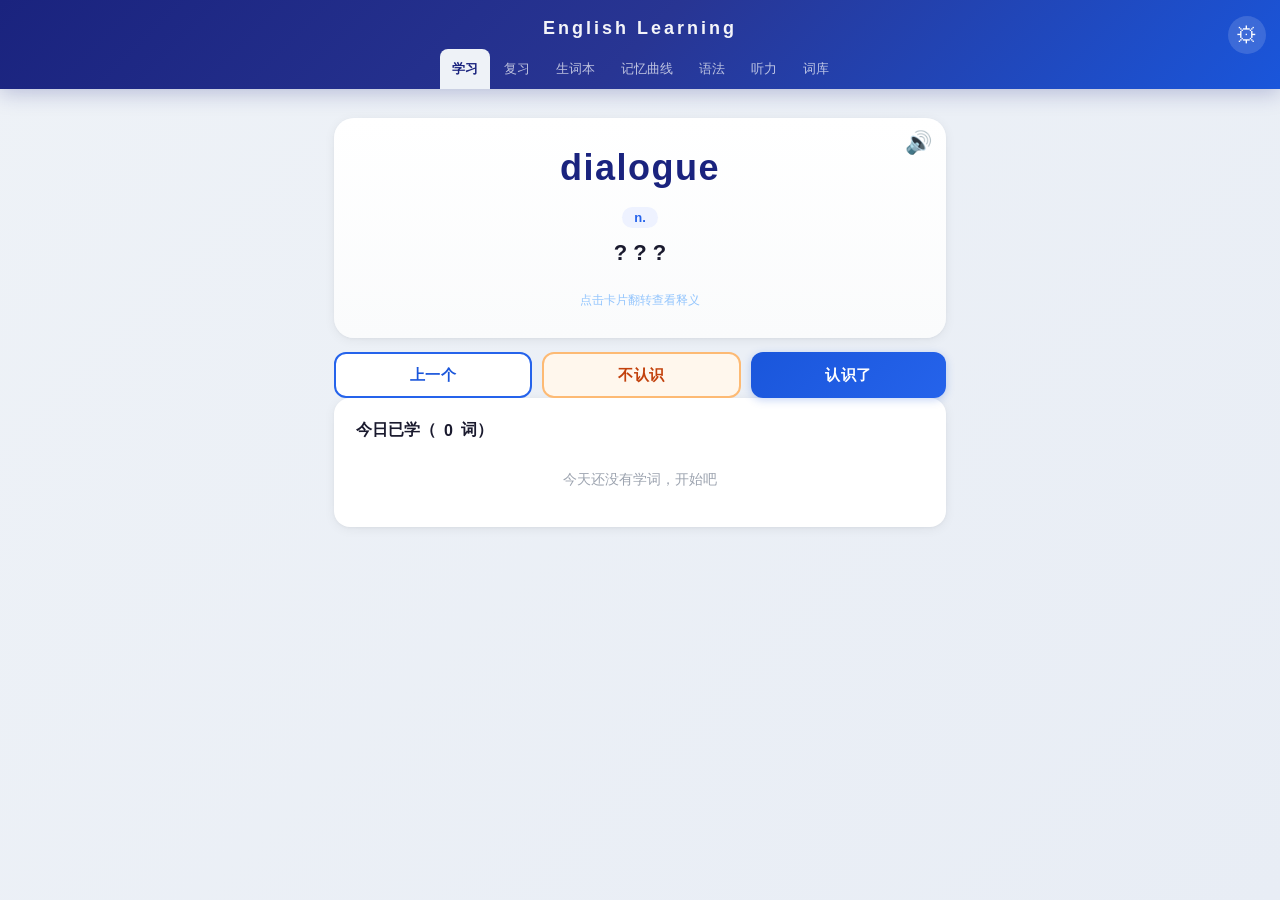
==== commit 2ccab313: "Fix speech synthesis: remove setTimeout, improve voice loading, add listening explanations" ====
--- a/index.html
+++ b/index.html
@@ -2421,47 +2421,53 @@
             });
         }
 
-        // 语音引擎（兼容手机）
-        var cachedGBVoice = null, voicesLoaded = false;
+        // 语音引擎（兼容所有设备）
+        var cachedGBVoice = null;
         function loadVoices() {
-            if (voicesLoaded || !window.speechSynthesis) return;
+            if (!window.speechSynthesis) return;
             var voices = speechSynthesis.getVoices();
             if (voices && voices.length > 0) {
-                cachedGBVoice = voices.find(function(v) { return v.lang === 'en-GB'; }) || voices.find(function(v) { return v.lang.startsWith('en'); }) || null;
-                voicesLoaded = true;
+                for (var i = 0; i < voices.length; i++) {
+                    if (voices[i].lang === 'en-GB') { cachedGBVoice = voices[i]; return; }
+                }
+                // 兜底：找任意英语语音
+                for (var j = 0; j < voices.length; j++) {
+                    if (voices[j].lang.indexOf('en') === 0) { cachedGBVoice = voices[j]; return; }
+                }
             }
         }
         try {
             if (window.speechSynthesis) {
                 speechSynthesis.onvoiceschanged = loadVoices;
                 loadVoices();
-                // 手机可能需要延迟加载
-                setTimeout(loadVoices, 500);
             }
         } catch(e) {}
 
         function speakWord(text) {
-            if (!window.speechSynthesis) { showToast('不支持发音'); return; }
+            if (!window.speechSynthesis) { showToast('浏览器不支持发音'); return; }
             loadVoices();
-            window.speechSynthesis.cancel();
-            var utterance = new SpeechSynthesisUtterance(text);
-            utterance.lang = 'en-GB';
-            utterance.rate = 0.9;
-            utterance.volume = 1;
-            if (cachedGBVoice) utterance.voice = cachedGBVoice;
-            // 手机需要小延迟
-            setTimeout(function() { speechSynthesis.speak(utterance); }, 50);
+            try {
+                window.speechSynthesis.cancel();
+                var utterance = new SpeechSynthesisUtterance(text);
+                utterance.lang = 'en-GB';
+                utterance.rate = 0.9;
+                utterance.volume = 1;
+                if (cachedGBVoice) utterance.voice = cachedGBVoice;
+                speechSynthesis.speak(utterance);
+            } catch(e) { showToast('发音失败，请检查系统语音设置'); }
         }
         function speakSentence(text) {
             if (!window.speechSynthesis) return;
             loadVoices();
-            window.speechSynthesis.cancel();
-            var utterance = new SpeechSynthesisUtterance(text);
-            utterance.lang = 'en-GB';
-            utterance.rate = 0.8;
-            utterance.volume = 1;
-            if (cachedGBVoice) utterance.voice = cachedGBVoice;
-            setTimeout(function() { speechSynthesis.speak(utterance); }, 50);
+            try {
+                window.speechSynthesis.cancel();
+                var utterance = new SpeechSynthesisUtterance(text);
+                utterance.lang = 'en-GB';
+                utterance.rate = 0.8;
+                utterance.volume = 1;
+                if (cachedGBVoice) utterance.voice = cachedGBVoice;
+                speechSynthesis.speak(utterance);
+            } catch(e) {}
         }
         window._speak = speakWord;
 
@@ -3189,6 +3195,7 @@
         ];
 
         var listenQuizIdx = -1, listenCorrect = 0, listenTotal = 0, currentListenQuiz = null, listenAnswered = false;
+        var listenBatch = []; // 当前轮 4 道题
 
         function initListen() {
             document.getElementById('listenFeedback').textContent = '';
@@ -3196,34 +3203,45 @@
             document.getElementById('listenOptions').innerHTML = '';
             document.getElementById('btnListenNext').style.display = 'none';
             document.getElementById('btnListenPlay').style.display = 'block';
-            listenQuizIdx = -1; listenAnswered = false;
+            listenBatch = []; listenQuizIdx = -1; listenAnswered = false;
         }
 
         document.getElementById('btnListenPlay').addEventListener('click', function() {
-            var pool = LISTEN_QUIZZES.slice(); shuffle(pool); listenQuizIdx = -1;
+            // 随机抽 4 题
+            var pool = LISTEN_QUIZZES.slice(); shuffle(pool);
+            listenBatch = pool.slice(0, 4);
+            listenQuizIdx = -1; listenCorrect = 0; listenTotal = 0;
+            document.getElementById('listenCorrect').textContent = '0';
+            document.getElementById('listenTotal').textContent = '0';
+            document.getElementById('btnListenPlay').style.display = 'none';
             goNextListenQuiz();
         });
 
         function goNextListenQuiz() {
             listenQuizIdx++;
-            if (listenQuizIdx >= LISTEN_QUIZZES.length) { listenQuizIdx = 0; shuffle(LISTEN_QUIZZES); }
-            currentListenQuiz = LISTEN_QUIZZES[listenQuizIdx];
+            if (listenQuizIdx >= listenBatch.length) {
+                // 全部完成
+                document.getElementById('listenQuestion').style.display = 'none';
+                document.getElementById('listenOptions').innerHTML = '';
+                document.getElementById('btnListenNext').style.display = 'none';
+                var acc = listenTotal > 0 ? Math.round(listenCorrect/listenTotal*100) : 0;
+                document.getElementById('listenFeedback').innerHTML = '<div style="padding:16px;color:#10B981;font-size:18px;">本组完成！</div><div>正确 ' + listenCorrect + ' / ' + listenTotal + '（' + acc + '%）</div><button class="btn btn-primary btn-block" style="margin-top:12px;" onclick="document.getElementById(\'btnListenPlay\').style.display=\'block\';document.getElementById(\'listenFeedback\').textContent=\'\';">再来一组</button>';
+                return;
+            }
+            currentListenQuiz = listenBatch[listenQuizIdx];
             listenAnswered = false;
-            document.getElementById('btnListenPlay').style.display = 'none';
             document.getElementById('btnListenNext').style.display = 'none';
             document.getElementById('listenQuestion').style.display = 'none';
             document.getElementById('listenOptions').innerHTML = '';
-            document.getElementById('listenFeedback').textContent = '';
-
-            // 播放对话和问题
+            document.getElementById('listenFeedback').textContent = '<span style="color:#6B7280;">第 ' + (listenQuizIdx+1) + ' / ' + listenBatch.length + ' 题</span>';
+
             speakSentence(currentListenQuiz.passage);
             var wordCount = currentListenQuiz.passage.split(' ').length;
-            var totalDelay = Math.max(wordCount * 500 + 2000, 5000);
+            var totalDelay = Math.max(wordCount * 500 + 2500, 6000);
             setTimeout(function() {
-                document.getElementById('listenQuestion').textContent = 'Question: ' + currentListenQuiz.question;
+                document.getElementById('listenQuestion').textContent = 'Q: ' + currentListenQuiz.question;
                 document.getElementById('listenQuestion').style.display = 'block';
                 speakSentence(currentListenQuiz.question);
-                // 显示选项
                 var html = '';
                 currentListenQuiz.options.forEach(function(opt, i) {
                     html += '<button class="quiz-option listen-opt" data-idx="' + i + '">' + String.fromCharCode(65+i) + '. ' + opt + '</button>';
@@ -3243,15 +3261,41 @@
                         if (idx === currentListenQuiz.answer) {
                             listenCorrect++;
                             document.getElementById('listenCorrect').textContent = listenCorrect;
-                            document.getElementById('listenFeedback').innerHTML = '<span style="color:#10B981;">&#10004; 正确！</span>';
+                            document.getElementById('listenFeedback').innerHTML = '<span style="color:#10B981;font-size:16px;">&#10004; 正确！</span>';
                         } else {
                             this.classList.add('wrong');
-                            document.getElementById('listenFeedback').innerHTML = '<span style="color:#EF4444;">&#10008; 错误</span> 正确答案：' + String.fromCharCode(65+currentListenQuiz.answer) + '. ' + currentListenQuiz.options[currentListenQuiz.answer];
+                            var correctAns = String.fromCharCode(65+currentListenQuiz.answer) + '. ' + currentListenQuiz.options[currentListenQuiz.answer];
+                            document.getElementById('listenFeedback').innerHTML = '<div style="color:#EF4444;font-size:16px;">&#10008; 错误</div><div style="text-align:left;margin-top:8px;padding:10px;background:#F9FAFB;border-radius:10px;font-size:13px;line-height:1.7;">正确答案：<b style="color:#10B981;">' + correctAns + '</b><br><br><b>原文翻译：</b><br>' + getPassageTranslation(currentListenQuiz) + '<br><br><b>解析：</b>' + getListenExplanation(currentListenQuiz) + '</div>';
                         }
                         document.getElementById('btnListenNext').style.display = 'flex';
                     });
                 });
             }, totalDelay);
+        }
+
+        function getPassageTranslation(q) {
+            var trans = {
+                "W: Excuse me, could you tell me where the nearest bank is? M: Sure. Go straight ahead for two blocks and you'll see it on your left, next to the post office.": "女：请问最近的银行在哪？男：直走两个街区，左手边，邮局旁边。",
+                "M: I'd like to book a room for two nights, please. W: Certainly. A single room or a double room? M: A single room with a view of the sea, if possible.": "男：我想订两晚房间。女：单人间还是双人间？男：如果可以的话，想要海景单人间。",
+                "W: The final exam is next Monday. Have you started preparing yet? M: Not really. I've been so busy with the part-time job. I'll start this weekend.": "女：下周一期末考，你开始准备了吗？男：还没，兼职太忙了，这周末开始。",
+                "M: Excuse me, what time does the library close today? W: It closes at nine on weekdays, but on weekends it closes at five.": "男：请问图书馆今天几点关门？女：工作日九点，周末五点关门。",
+                "W: I heard you got a new job. Congratulations! M: Thank you! I'll be working as a software engineer at a tech company. W: That sounds exciting. When do you start?": "女：听说你找到新工作了，恭喜！男：谢谢！在一家科技公司做软件工程师。女：听起来很棒，什么时候开始？",
+                "M: Did you enjoy the movie last night? W: To be honest, I found it rather boring. The plot was predictable and the acting was just average.": "男：昨晚电影好看吗？女：说实话挺无聊的，剧情能猜到，演技一般。",
+                "W: I'm thinking of learning a second foreign language. Do you have any suggestions? M: Spanish might be a good choice. It's widely spoken and relatively easy for English speakers.": "女：我想学第二外语，有建议吗？男：西班牙语不错，使用广泛且对英语母语者相对容易。",
+                "M: The weather has been terrible lately. W: I know. It's been raining for three days straight. The forecast says it will clear up tomorrow though.": "男：最近天气太差了。女：是啊，下了三天雨了，预报说明天转晴。",
+                "W: Have you finished your application for the exchange program? M: Not yet. The deadline is next Friday, so I still have a few days.": "女：交换项目申请写完了吗？男：还没，下周五截止，还有几天。",
+                "M: I've been feeling really stressed lately with all the assignments. W: Maybe you should try exercising. Even a short walk can help reduce stress.": "男：最近作业多压力大。女：试试运动吧，散步都能减压。",
+                "W: Excuse me, is this the right platform for the 8:30 train to Beijing? M: No, the 8:30 train departs from Platform 5. This is Platform 3.": "女：请问8:30去北京的火车是这个站台吗？男：不，8:30的在5号站台，这里是3号。",
+                "M: I'm planning a trip to Yunnan this summer vacation. W: That's a great choice! The scenery there is breathtaking. Make sure you visit Lijiang and Dali.": "男：暑假打算去云南。女：好选择！风景美极了，一定去丽江和大理。",
+                "W: The professor extended the deadline for the research paper. M: Really? That's a relief! I was worried I wouldn't finish on time.": "女：教授把论文截止日期延后了。男：真的吗？松了一口气！我还担心写不完。",
+                "M: I prefer studying in the morning when my mind is fresh. W: I'm the opposite. I can't focus until late at night.": "男：我喜欢早上学，头脑清醒。女：我相反，不到深夜无法集中注意力。",
+                "W: Did you hear about the new campus policy? M: No, what is it? W: They're banning cars from the central campus area starting next month.": "女：听说新校规了吗？男：没有，什么内容？女：下月起中心校区禁止车辆通行。"
+            };
+            return trans[q.passage] || '（对话翻译暂未收录）';
+        }
+
+        function getListenExplanation(q) {
+            return '本题是四级听力典型场景题。注意抓关键词：' + q.question.split(' ').slice(0,3).join(' ') + '...' + ' 听力技巧：①预览选项预测问题方向 ②注意转折词(but/however) ③数字和时间是必考点 ④对话人的态度和语气也很关键。';
         }
 
         document.getElementById('btnListenNext').addEventListener('click', goNextListenQuiz);
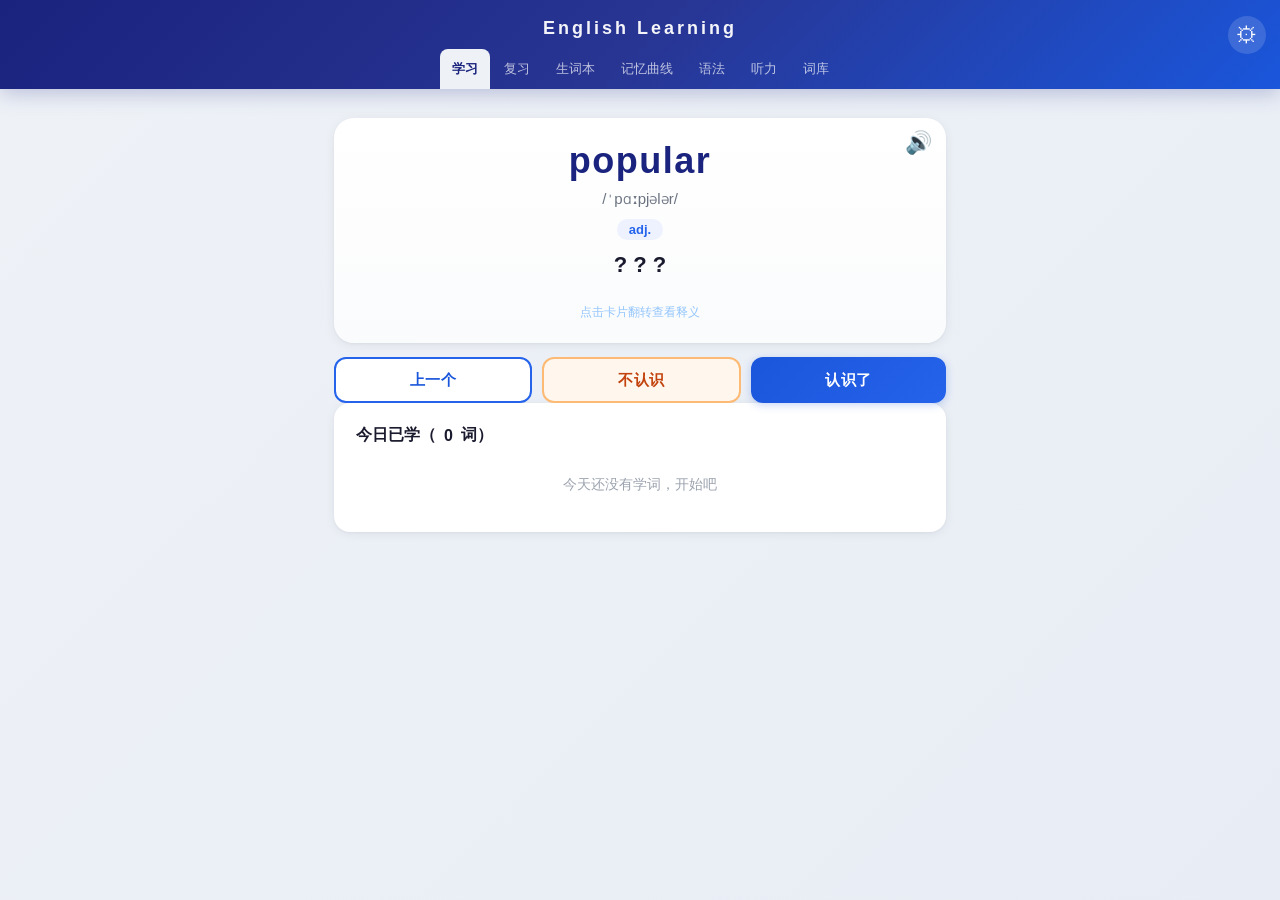
==== commit a46becab: "Fix speech: use en-US fallback, better error handling" ====
--- a/index.html
+++ b/index.html
@@ -2444,28 +2444,28 @@
         } catch(e) {}
 
         function speakWord(text) {
-            if (!window.speechSynthesis) { showToast('浏览器不支持发音'); return; }
-            loadVoices();
+            if (!window.speechSynthesis) { showToast('浏览器不支持发音，请换Chrome'); return; }
             try {
-                window.speechSynthesis.cancel();
                 var utterance = new SpeechSynthesisUtterance(text);
-                utterance.lang = 'en-GB';
+                utterance.lang = 'en-US';
                 utterance.rate = 0.9;
                 utterance.volume = 1;
+                loadVoices();
                 if (cachedGBVoice) utterance.voice = cachedGBVoice;
+                speechSynthesis.cancel();
                 speechSynthesis.speak(utterance);
-            } catch(e) { showToast('发音失败，请检查系统语音设置'); }
+            } catch(e) { showToast('发音失败，请换Chrome浏览器'); }
         }
         function speakSentence(text) {
             if (!window.speechSynthesis) return;
-            loadVoices();
             try {
-                window.speechSynthesis.cancel();
                 var utterance = new SpeechSynthesisUtterance(text);
-                utterance.lang = 'en-GB';
+                utterance.lang = 'en-US';
                 utterance.rate = 0.8;
                 utterance.volume = 1;
+                loadVoices();
                 if (cachedGBVoice) utterance.voice = cachedGBVoice;
+                speechSynthesis.cancel();
                 speechSynthesis.speak(utterance);
             } catch(e) {}
         }
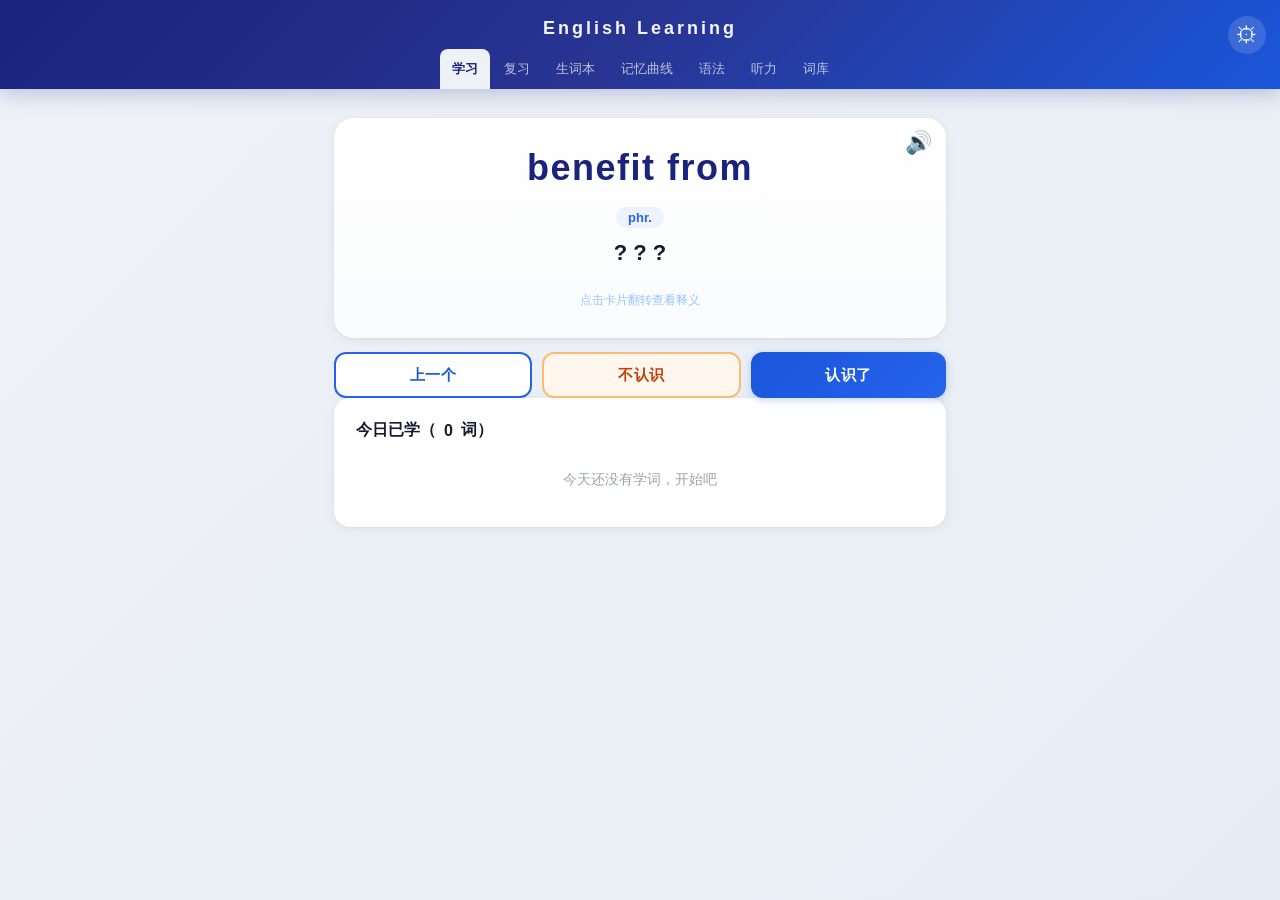
==== commit e63df1b3: "Dual audio: TTS + online Google TTS fallback" ====
--- a/index.html
+++ b/index.html
@@ -2443,30 +2443,41 @@
             }
         } catch(e) {}
 
+        // 发音：先试 TTS，失败用在线音频
         function speakWord(text) {
-            if (!window.speechSynthesis) { showToast('浏览器不支持发音，请换Chrome'); return; }
+            if (tryTTS(text)) return;
+            playOnlineAudio(text, 0.9);
+        }
+        function speakSentence(text) {
+            if (tryTTS(text)) return;
+            playOnlineAudio(text, 0.8);
+        }
+        function tryTTS(text) {
+            if (!window.speechSynthesis) return false;
             try {
-                var utterance = new SpeechSynthesisUtterance(text);
-                utterance.lang = 'en-US';
-                utterance.rate = 0.9;
-                utterance.volume = 1;
-                loadVoices();
-                if (cachedGBVoice) utterance.voice = cachedGBVoice;
+                var voices = speechSynthesis.getVoices();
+                if (voices.length === 0) return false;
+                var u = new SpeechSynthesisUtterance(text);
+                u.lang = 'en-US'; u.rate = 0.9; u.volume = 1;
                 speechSynthesis.cancel();
-                speechSynthesis.speak(utterance);
-            } catch(e) { showToast('发音失败，请换Chrome浏览器'); }
-        }
-        function speakSentence(text) {
-            if (!window.speechSynthesis) return;
+                speechSynthesis.speak(u);
+                return true;
+            } catch(e) { return false; }
+        }
+        function playOnlineAudio(text, rate) {
             try {
-                var utterance = new SpeechSynthesisUtterance(text);
-                utterance.lang = 'en-US';
-                utterance.rate = 0.8;
-                utterance.volume = 1;
-                loadVoices();
-                if (cachedGBVoice) utterance.voice = cachedGBVoice;
-                speechSynthesis.cancel();
-                speechSynthesis.speak(utterance);
+                var url = 'https://translate.google.com/translate_tts?ie=UTF-8&client=tw-ob&tl=en&q=' + encodeURIComponent(text);
+                var audio = new Audio(url);
+                audio.playbackRate = rate;
+                audio.play().catch(function() {
+                    // 在线也失败，降级到本地 TTS 再试
+                    if (window.speechSynthesis) {
+                        var u2 = new SpeechSynthesisUtterance(text);
+                        u2.lang = 'en-US'; u2.rate = rate;
+                        speechSynthesis.cancel();
+                        speechSynthesis.speak(u2);
+                    }
+                });
             } catch(e) {}
         }
         window._speak = speakWord;
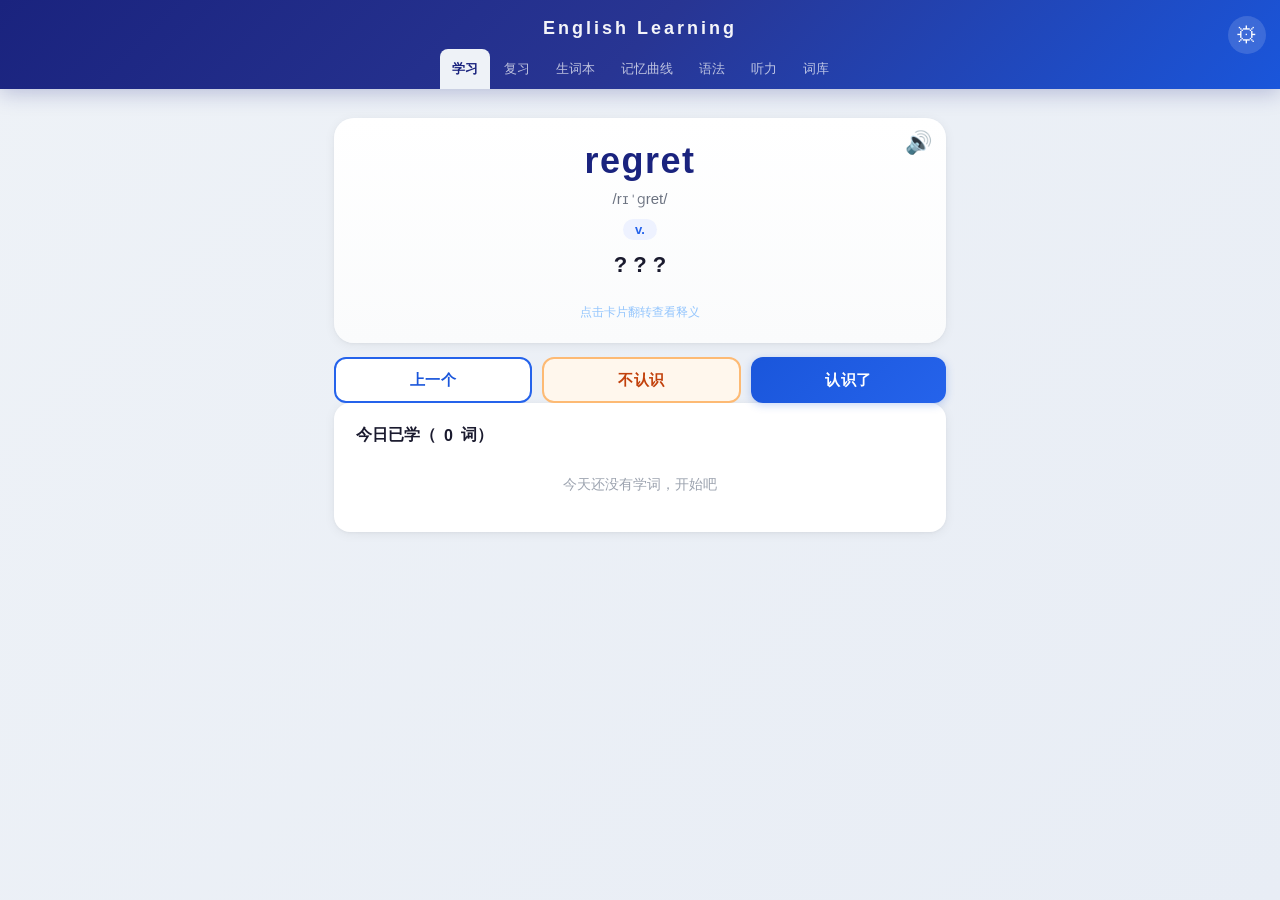
==== commit 5a29c4fb: "Switch to Youdao TTS for China accessibility" ====
--- a/index.html
+++ b/index.html
@@ -2466,15 +2466,16 @@
         }
         function playOnlineAudio(text, rate) {
             try {
-                var url = 'https://translate.google.com/translate_tts?ie=UTF-8&client=tw-ob&tl=en&q=' + encodeURIComponent(text);
+                // 有道 TTS（国内可用）
+                var url = 'https://dict.youdao.com/dictvoice?audio=' + encodeURIComponent(text) + '&type=1';
                 var audio = new Audio(url);
                 audio.playbackRate = rate;
                 audio.play().catch(function() {
-                    // 在线也失败，降级到本地 TTS 再试
+                    // 兜底：本地 TTS
                     if (window.speechSynthesis) {
+                        speechSynthesis.cancel();
                         var u2 = new SpeechSynthesisUtterance(text);
                         u2.lang = 'en-US'; u2.rate = rate;
-                        speechSynthesis.cancel();
                         speechSynthesis.speak(u2);
                     }
                 });
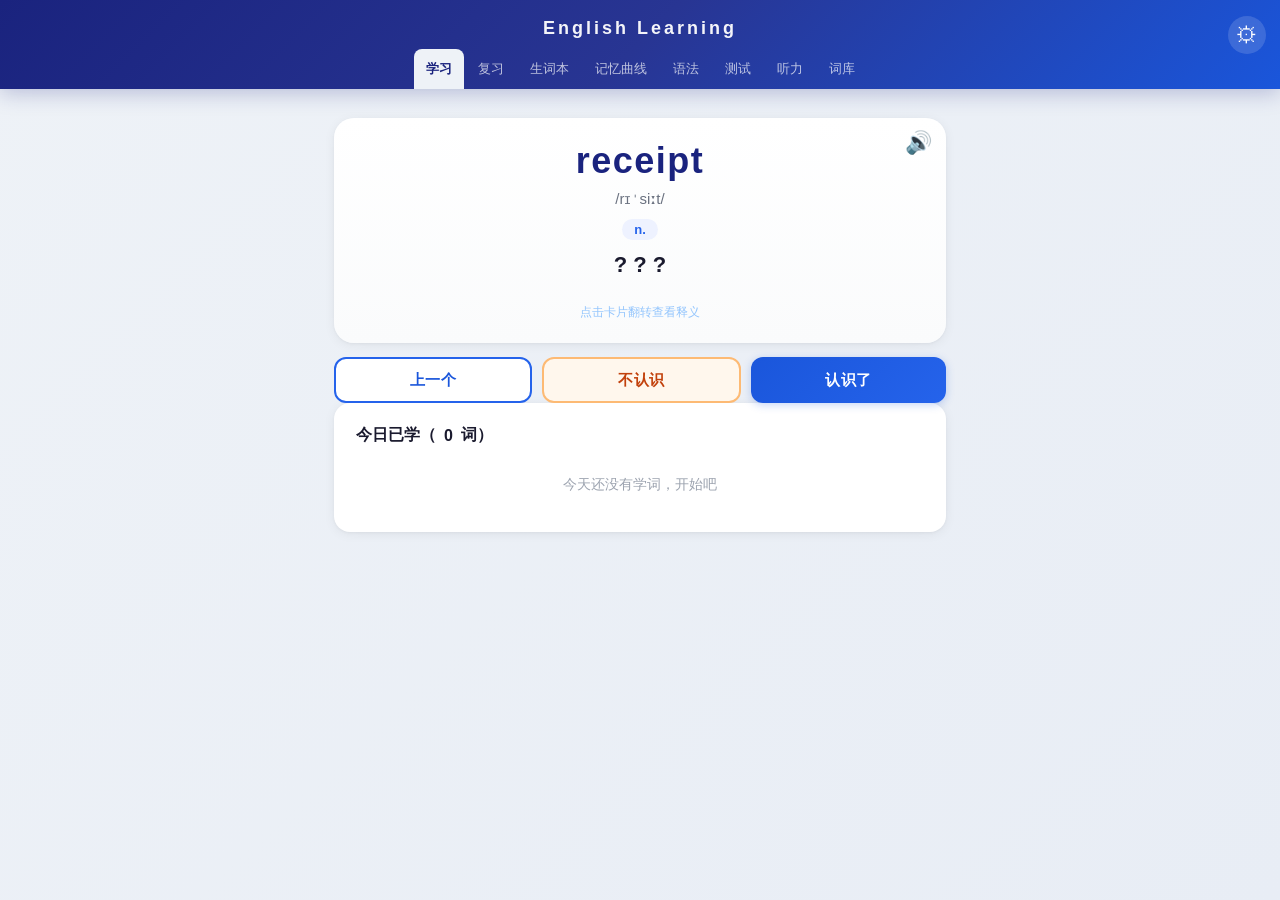
==== commit 606e4afa: "Add vocab test + today review module" ====
--- a/index.html
+++ b/index.html
@@ -151,6 +151,7 @@
             <button class="nav-tab" data-tab="wordbook">生词本</button>
             <button class="nav-tab" data-tab="memory">记忆曲线</button>
             <button class="nav-tab" data-tab="grammar">语法</button>
+            <button class="nav-tab" data-tab="test">测试</button>
             <button class="nav-tab" data-tab="listen">听力</button>
             <button class="nav-tab" data-tab="vocab">词库</button>
         </div>
@@ -333,6 +334,42 @@
                     <div class="empty-state-icon">&#127919;</div>
                     <div class="empty-state-text">暂无到期词，先去学习页积累吧</div>
                 </div>
+            </div>
+        </section>
+
+        <!-- ===== 测试面板 ===== -->
+        <section id="test-panel" class="panel">
+            <!-- 词汇量测试 -->
+            <div class="card" id="vocabTestCard">
+                <div class="card-title">&#128202; 词汇量测试</div>
+                <div style="font-size:13px;color:#6B7280;margin-bottom:12px;">从词库随机抽 50 词，诚实选择认识/不认识，估算词汇量</div>
+                <div id="testArea">
+                    <button class="btn btn-primary btn-block" id="btnStartTest">开始测试</button>
+                </div>
+                <div id="testQuestion" style="display:none;">
+                    <div style="text-align:center;font-size:13px;color:#6B7280;margin-bottom:8px;" id="testProgress"></div>
+                    <div style="text-align:center;font-size:30px;font-weight:800;color:#1a237e;padding:16px;" id="testWord"></div>
+                    <div class="btn-group">
+                        <button class="btn btn-learn-unknown btn-block" id="btnTestNo">不认识</button>
+                        <button class="btn btn-success btn-block" id="btnTestYes">认识</button>
+                    </div>
+                </div>
+                <div id="testResult" style="display:none;text-align:center;padding:16px;"></div>
+            </div>
+            <!-- 今日回顾选择题 -->
+            <div class="card" id="todayReviewCard">
+                <div class="card-title">&#128218; 今日回顾</div>
+                <div style="font-size:13px;color:#6B7280;margin-bottom:12px;" id="todayReviewInfo">今天学了 0 词，抽几个测一测</div>
+                <div id="todayReviewArea">
+                    <button class="btn btn-primary btn-block" id="btnStartTodayReview">开始回顾</button>
+                </div>
+                <div id="todayReviewQuestion" style="display:none;">
+                    <div style="text-align:center;font-size:28px;font-weight:800;color:#1a237e;padding:12px;" id="todayReviewWord"></div>
+                    <div class="quiz-options" id="todayReviewOptions"></div>
+                    <div id="todayReviewFeedback" style="text-align:center;margin-top:10px;font-size:14px;"></div>
+                    <button class="btn btn-primary btn-block" id="btnTodayReviewNext" style="display:none;margin-top:10px;">下一题</button>
+                </div>
+                <div id="todayReviewResult" style="display:none;text-align:center;padding:16px;"></div>
             </div>
         </section>
 
@@ -3312,6 +3349,124 @@
 
         document.getElementById('btnListenNext').addEventListener('click', goNextListenQuiz);
 
+        // -- 词汇量测试 --
+        var testWords = [], testIdx = 0, testYes = 0;
+
+        function initTestPanel() {
+            document.getElementById('testArea').style.display = 'block';
+            document.getElementById('testQuestion').style.display = 'none';
+            document.getElementById('testResult').style.display = 'none';
+            // 今日回顾
+            var todayIds = Storage.getTodayLearnedIds();
+            document.getElementById('todayReviewInfo').textContent = '今天学了 ' + todayIds.length + ' 词，抽几个测一测';
+            document.getElementById('todayReviewArea').style.display = 'block';
+            document.getElementById('todayReviewQuestion').style.display = 'none';
+            document.getElementById('todayReviewResult').style.display = 'none';
+        }
+
+        document.getElementById('btnStartTest').addEventListener('click', function() {
+            var pool = WORDS.slice(); shuffle(pool);
+            testWords = pool.slice(0, 50);
+            testIdx = 0; testYes = 0;
+            document.getElementById('testArea').style.display = 'none';
+            document.getElementById('testQuestion').style.display = 'block';
+            document.getElementById('testResult').style.display = 'none';
+            showTestWord();
+        });
+
+        function showTestWord() {
+            if (testIdx >= testWords.length) {
+                showTestResult(); return;
+            }
+            document.getElementById('testProgress').textContent = (testIdx+1) + ' / ' + testWords.length;
+            document.getElementById('testWord').textContent = testWords[testIdx].word;
+        }
+
+        document.getElementById('btnTestYes').addEventListener('click', function() { testYes++; testIdx++; showTestWord(); });
+        document.getElementById('btnTestNo').addEventListener('click', function() { testIdx++; showTestWord(); });
+
+        function showTestResult() {
+            document.getElementById('testQuestion').style.display = 'none';
+            var res = document.getElementById('testResult');
+            res.style.display = 'block';
+            var rate = testYes / testWords.length;
+            var estimate = Math.round(rate * WORDS.length);
+            var level = estimate < 500 ? '初级' : estimate < 1000 ? '中级' : estimate < 2000 ? '中高级' : estimate < 3500 ? '高级' : '精通';
+            res.innerHTML = '<div style="font-size:40px;margin-bottom:4px;">' + estimate + '</div><div style="font-size:16px;color:#1a237e;font-weight:700;">估算词汇量</div><div style="font-size:13px;color:#6B7280;margin:8px 0;">正确率 ' + testYes + '/' + testWords.length + '（' + Math.round(rate*100) + '%） 等级：' + level + '</div><button class="btn btn-primary btn-block" id="btnRetryTest">重新测试</button>';
+            document.getElementById('btnRetryTest').addEventListener('click', function() {
+                document.getElementById('btnStartTest').click();
+            });
+        }
+
+        // -- 今日回顾选择题 --
+        var todayReviewWords = [], todayReviewIdx = 0, todayReviewCorrect = 0, todayReviewAnswered = false;
+
+        document.getElementById('btnStartTodayReview').addEventListener('click', function() {
+            var todayIds = Storage.getTodayLearnedIds();
+            if (todayIds.length === 0) { showToast('今天还没有学词'); return; }
+            var words = [];
+            todayIds.forEach(function(id) { var w = WORDS.find(function(x) { return x.id === id; }); if (w) words.push(w); });
+            if (words.length === 0) { showToast('今天还没有学词'); return; }
+            shuffle(words);
+            todayReviewWords = words.slice(0, Math.min(10, words.length));
+            todayReviewIdx = 0; todayReviewCorrect = 0; todayReviewAnswered = false;
+            document.getElementById('todayReviewArea').style.display = 'none';
+            document.getElementById('todayReviewQuestion').style.display = 'block';
+            document.getElementById('todayReviewResult').style.display = 'none';
+            showTodayReview();
+        });
+
+        function showTodayReview() {
+            if (todayReviewIdx >= todayReviewWords.length) {
+                showTodayReviewResult(); return;
+            }
+            todayReviewAnswered = false;
+            var w = todayReviewWords[todayReviewIdx];
+            document.getElementById('todayReviewWord').textContent = w.word;
+            document.getElementById('todayReviewFeedback').textContent = '';
+            document.getElementById('btnTodayReviewNext').style.display = 'none';
+            // 生成4个选项
+            var others = WORDS.filter(function(x) { return x.id !== w.id; }); shuffle(others);
+            var opts = [w].concat(others.slice(0, 3)); shuffle(opts);
+            var html = '';
+            opts.forEach(function(opt) {
+                html += '<button class="quiz-option tr-opt" data-id="' + opt.id + '">' + opt.meaning + '</button>';
+            });
+            document.getElementById('todayReviewOptions').innerHTML = html;
+            document.querySelectorAll('.tr-opt').forEach(function(btn) {
+                btn.addEventListener('click', function() {
+                    if (todayReviewAnswered) return;
+                    todayReviewAnswered = true; todayReviewIdx++;
+                    document.querySelectorAll('.tr-opt').forEach(function(b) {
+                        if (b.getAttribute('data-id') === w.id) b.classList.add('correct');
+                        b.style.pointerEvents = 'none';
+                    });
+                    if (this.getAttribute('data-id') === w.id) {
+                        todayReviewCorrect++;
+                        document.getElementById('todayReviewFeedback').innerHTML = '<span style="color:#10B981;">&#10004; 正确</span>';
+                    } else {
+                        this.classList.add('wrong');
+                        document.getElementById('todayReviewFeedback').innerHTML = '<span style="color:#EF4444;">&#10008; 错误</span> 正确答案：<b style="color:#10B981;">' + w.meaning + '</b>';
+                    }
+                    document.getElementById('btnTodayReviewNext').style.display = 'flex';
+                });
+            });
+        }
+
+        function showTodayReviewResult() {
+            document.getElementById('todayReviewQuestion').style.display = 'none';
+            var res = document.getElementById('todayReviewResult');
+            res.style.display = 'block';
+            var total = todayReviewWords.length;
+            var pc = total > 0 ? Math.round(todayReviewCorrect/total*100) : 0;
+            res.innerHTML = '<div style="font-size:18px;font-weight:700;">回顾完成</div><div style="margin:8px 0;">正确 ' + todayReviewCorrect + ' / ' + total + '（' + pc + '%）</div><button class="btn btn-primary btn-block" id="btnRetryTR">再来一次</button>';
+            document.getElementById('btnRetryTR').addEventListener('click', function() {
+                document.getElementById('btnStartTodayReview').click();
+            });
+        }
+
+        document.getElementById('btnTodayReviewNext').addEventListener('click', showTodayReview);
+
         // -- 语法 --
         var grammarContent = document.getElementById('grammarContent');
 
@@ -3502,6 +3657,7 @@
             if (name === 'vocab') renderVocab();
             if (name === 'memory') renderMemoryPanel();
             if (name === 'listen') initListen();
+            if (name === 'test') initTestPanel();
         }
         tabs.forEach(function(t) {
             t.addEventListener('click', function() { switchTab(this.getAttribute('data-tab')); });
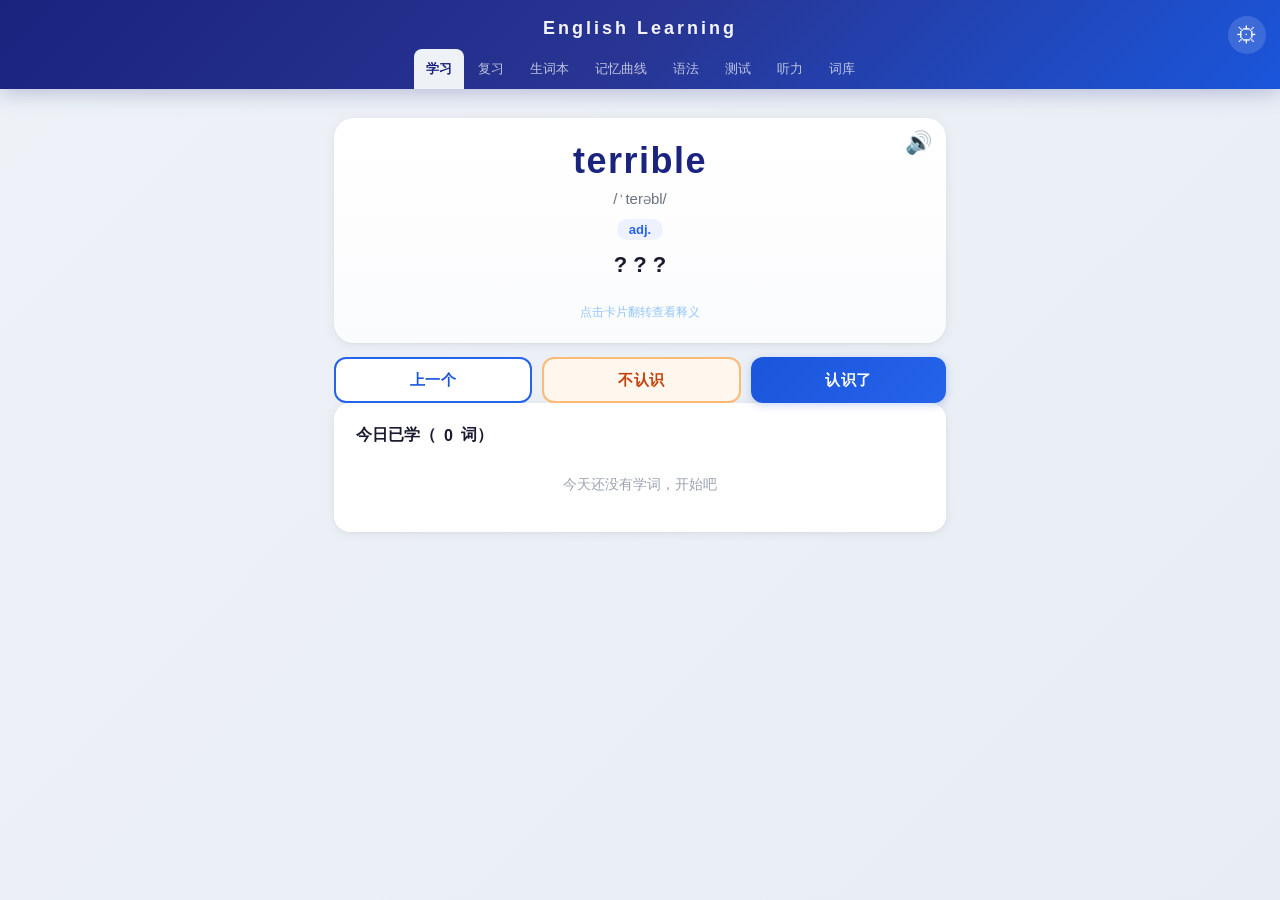
==== commit e6a4d798: "Enhanced vocab test: continuous random, tap to hear, show meaning on unknown" ====
--- a/index.html
+++ b/index.html
@@ -3350,13 +3350,13 @@
         document.getElementById('btnListenNext').addEventListener('click', goNextListenQuiz);
 
         // -- 词汇量测试 --
-        var testWords = [], testIdx = 0, testYes = 0;
+        var testTotal = 0, testYes = 0, testCurrentWord = null, testRunning = false;
 
         function initTestPanel() {
+            testRunning = false;
             document.getElementById('testArea').style.display = 'block';
             document.getElementById('testQuestion').style.display = 'none';
             document.getElementById('testResult').style.display = 'none';
-            // 今日回顾
             var todayIds = Storage.getTodayLearnedIds();
             document.getElementById('todayReviewInfo').textContent = '今天学了 ' + todayIds.length + ' 词，抽几个测一测';
             document.getElementById('todayReviewArea').style.display = 'block';
@@ -3365,34 +3365,64 @@
         }
 
         document.getElementById('btnStartTest').addEventListener('click', function() {
-            var pool = WORDS.slice(); shuffle(pool);
-            testWords = pool.slice(0, 50);
-            testIdx = 0; testYes = 0;
+            testTotal = 0; testYes = 0; testRunning = true;
             document.getElementById('testArea').style.display = 'none';
             document.getElementById('testQuestion').style.display = 'block';
             document.getElementById('testResult').style.display = 'none';
-            showTestWord();
+            pickTestWord();
         });
 
-        function showTestWord() {
-            if (testIdx >= testWords.length) {
-                showTestResult(); return;
-            }
-            document.getElementById('testProgress').textContent = (testIdx+1) + ' / ' + testWords.length;
-            document.getElementById('testWord').textContent = testWords[testIdx].word;
-        }
-
-        document.getElementById('btnTestYes').addEventListener('click', function() { testYes++; testIdx++; showTestWord(); });
-        document.getElementById('btnTestNo').addEventListener('click', function() { testIdx++; showTestWord(); });
+        function pickTestWord() {
+            var pool = WORDS.slice(); shuffle(pool);
+            testCurrentWord = pool[0];
+            document.getElementById('testProgress').textContent = '已测 ' + testTotal + ' 词 | 认识 ' + testYes;
+            document.getElementById('testWord').textContent = testCurrentWord.word;
+            document.getElementById('testWord').onclick = function() { speakWord(testCurrentWord.word); };
+            document.getElementById('testWord').style.cursor = 'pointer';
+            document.getElementById('testWord').title = '点击听发音';
+            // 隐藏释义
+            var meaningEl = document.getElementById('testWordMeaning');
+            if (meaningEl) meaningEl.remove();
+        }
+
+        document.getElementById('btnTestYes').addEventListener('click', function() {
+            testYes++; testTotal++;
+            document.getElementById('testProgress').textContent = '已测 ' + testTotal + ' 词 | 认识 ' + testYes;
+            pickTestWord();
+        });
+        document.getElementById('btnTestNo').addEventListener('click', function() {
+            testTotal++;
+            // 显示不认识词的释义
+            var meaningEl = document.getElementById('testWordMeaning');
+            if (!meaningEl) {
+                meaningEl = document.createElement('div');
+                meaningEl.id = 'testWordMeaning';
+                meaningEl.style.cssText = 'text-align:center;font-size:18px;color:#1a237e;font-weight:600;padding:8px;background:#FFF3E0;border-radius:10px;margin-top:8px;';
+                document.getElementById('testQuestion').insertBefore(meaningEl, document.querySelector('#testQuestion .btn-group'));
+            }
+            meaningEl.textContent = testCurrentWord.meaning + (testCurrentWord.phonetic ? ' ' + testCurrentWord.phonetic : '');
+            document.getElementById('testProgress').textContent = '已测 ' + testTotal + ' 词 | 认识 ' + testYes;
+            // 1.5秒后下一词
+            setTimeout(function() { if (testRunning) { meaningEl.remove(); pickTestWord(); } }, 1800);
+        });
+
+        // 结束测试按钮
+        document.getElementById('testArea').insertAdjacentHTML('beforeend', '<button class="btn btn-outline btn-block" id="btnEndTest" style="margin-top:8px;">结束测试看结果</button>');
+        document.getElementById('btnEndTest').addEventListener('click', function() {
+            if (testTotal === 0 && !testRunning) { showToast('请先开始测试'); return; }
+            testRunning = false;
+            showTestResult();
+        });
 
         function showTestResult() {
             document.getElementById('testQuestion').style.display = 'none';
             var res = document.getElementById('testResult');
             res.style.display = 'block';
-            var rate = testYes / testWords.length;
+            if (testTotal === 0) { res.innerHTML = '<div style="color:#6B7280;">还没有测试数据</div>'; return; }
+            var rate = testYes / testTotal;
             var estimate = Math.round(rate * WORDS.length);
             var level = estimate < 500 ? '初级' : estimate < 1000 ? '中级' : estimate < 2000 ? '中高级' : estimate < 3500 ? '高级' : '精通';
-            res.innerHTML = '<div style="font-size:40px;margin-bottom:4px;">' + estimate + '</div><div style="font-size:16px;color:#1a237e;font-weight:700;">估算词汇量</div><div style="font-size:13px;color:#6B7280;margin:8px 0;">正确率 ' + testYes + '/' + testWords.length + '（' + Math.round(rate*100) + '%） 等级：' + level + '</div><button class="btn btn-primary btn-block" id="btnRetryTest">重新测试</button>';
+            res.innerHTML = '<div style="font-size:40px;margin-bottom:4px;">' + estimate + '</div><div style="font-size:16px;color:#1a237e;font-weight:700;">估算词汇量</div><div style="font-size:13px;color:#6B7280;margin:8px 0;">认识 ' + testYes + ' / ' + testTotal + '（' + Math.round(rate*100) + '%） 等级：' + level + '</div><button class="btn btn-primary btn-block" id="btnRetryTest">重新测试</button>';
             document.getElementById('btnRetryTest').addEventListener('click', function() {
                 document.getElementById('btnStartTest').click();
             });
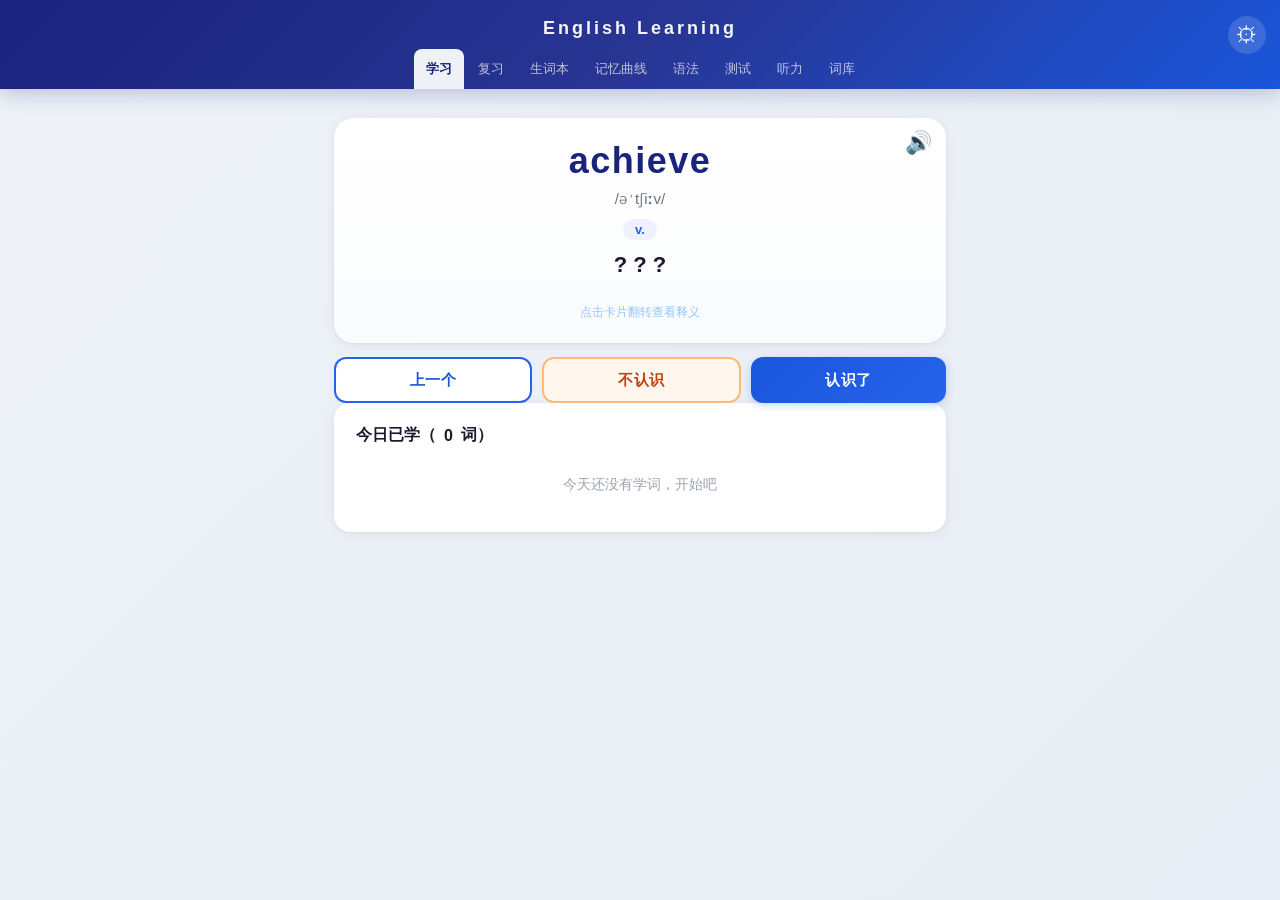
==== commit 16f9c609: "Fix end test button visibility" ====
--- a/index.html
+++ b/index.html
@@ -345,6 +345,7 @@
                 <div style="font-size:13px;color:#6B7280;margin-bottom:12px;">从词库随机抽 50 词，诚实选择认识/不认识，估算词汇量</div>
                 <div id="testArea">
                     <button class="btn btn-primary btn-block" id="btnStartTest">开始测试</button>
+                    <button class="btn btn-outline btn-block" id="btnEndTest" style="margin-top:8px;display:none;">结束测试看结果</button>
                 </div>
                 <div id="testQuestion" style="display:none;">
                     <div style="text-align:center;font-size:13px;color:#6B7280;margin-bottom:8px;" id="testProgress"></div>
@@ -3369,6 +3370,7 @@
             document.getElementById('testArea').style.display = 'none';
             document.getElementById('testQuestion').style.display = 'block';
             document.getElementById('testResult').style.display = 'none';
+            document.getElementById('btnEndTest').style.display = 'block';
             pickTestWord();
         });
 
@@ -3406,8 +3408,6 @@
             setTimeout(function() { if (testRunning) { meaningEl.remove(); pickTestWord(); } }, 1800);
         });
 
-        // 结束测试按钮
-        document.getElementById('testArea').insertAdjacentHTML('beforeend', '<button class="btn btn-outline btn-block" id="btnEndTest" style="margin-top:8px;">结束测试看结果</button>');
         document.getElementById('btnEndTest').addEventListener('click', function() {
             if (testTotal === 0 && !testRunning) { showToast('请先开始测试'); return; }
             testRunning = false;
@@ -3416,6 +3416,7 @@
 
         function showTestResult() {
             document.getElementById('testQuestion').style.display = 'none';
+            document.getElementById('btnEndTest').style.display = 'none';
             var res = document.getElementById('testResult');
             res.style.display = 'block';
             if (testTotal === 0) { res.innerHTML = '<div style="color:#6B7280;">还没有测试数据</div>'; return; }
